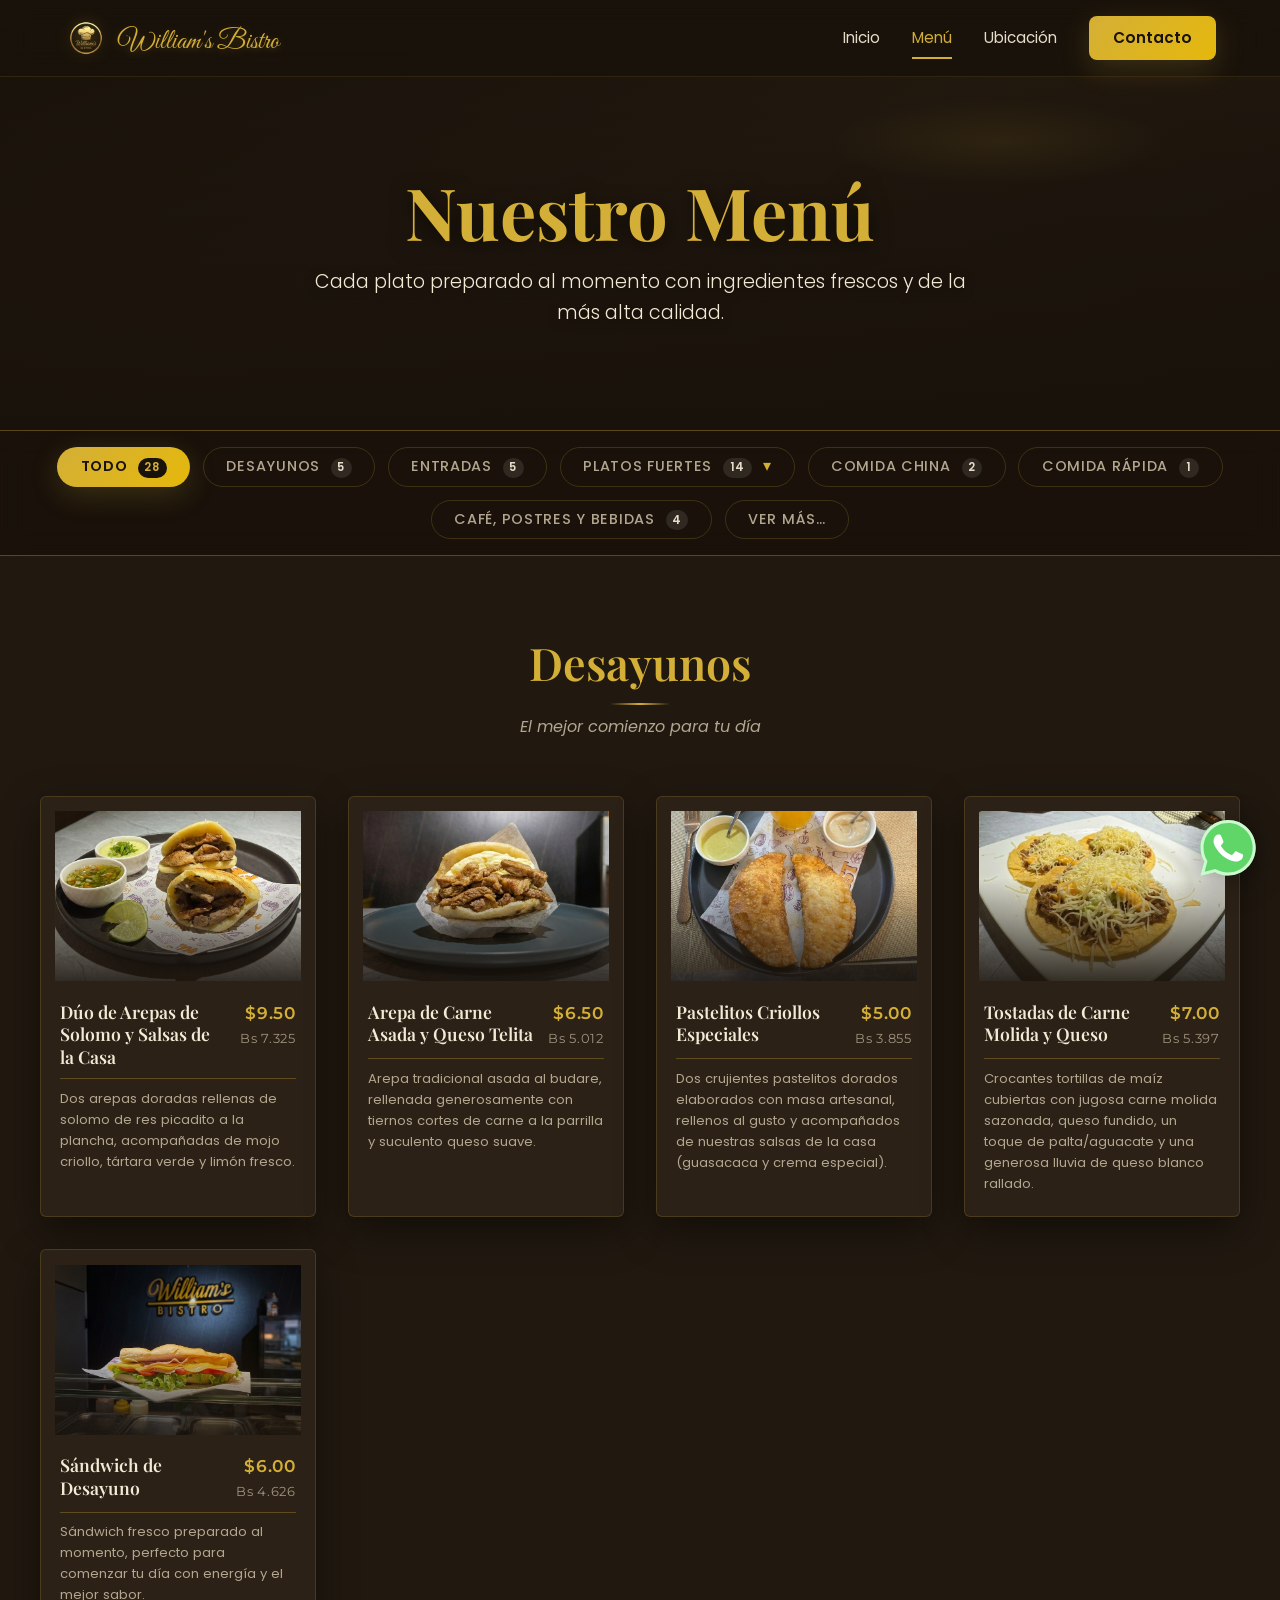
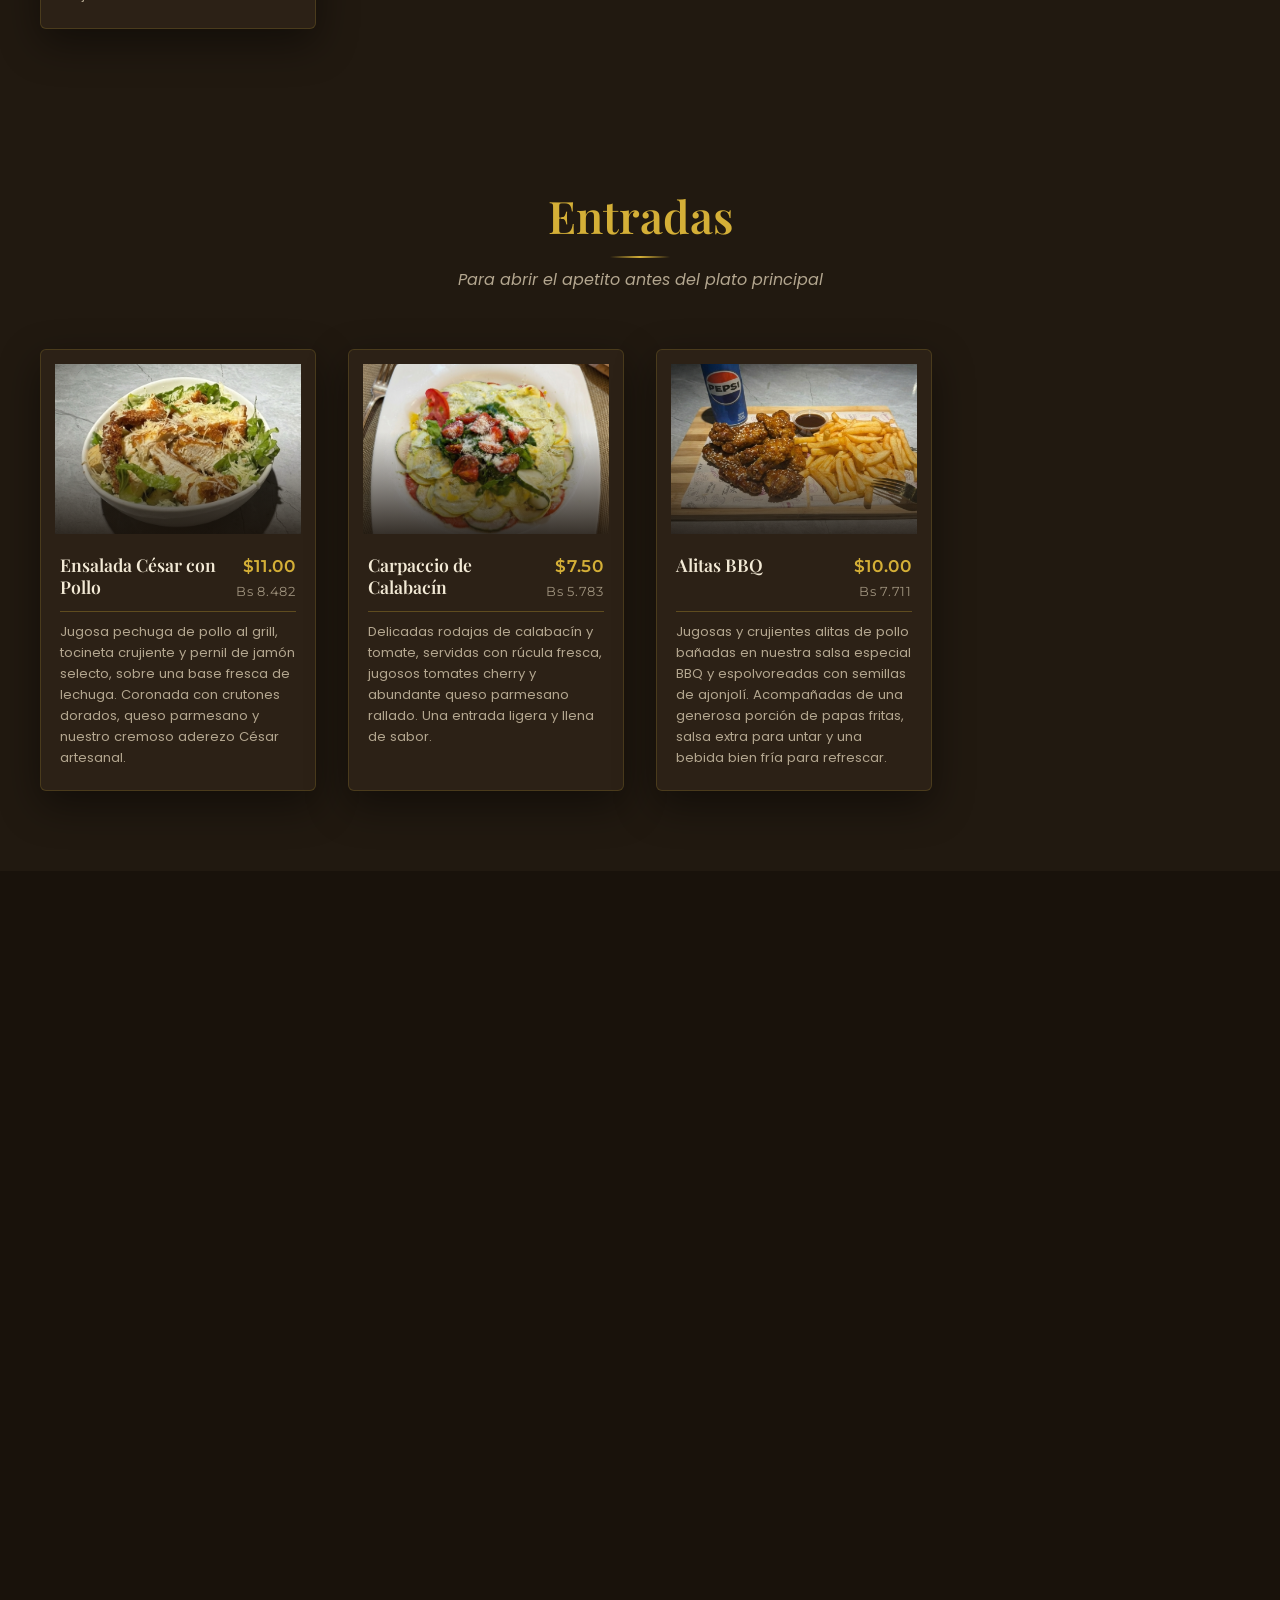
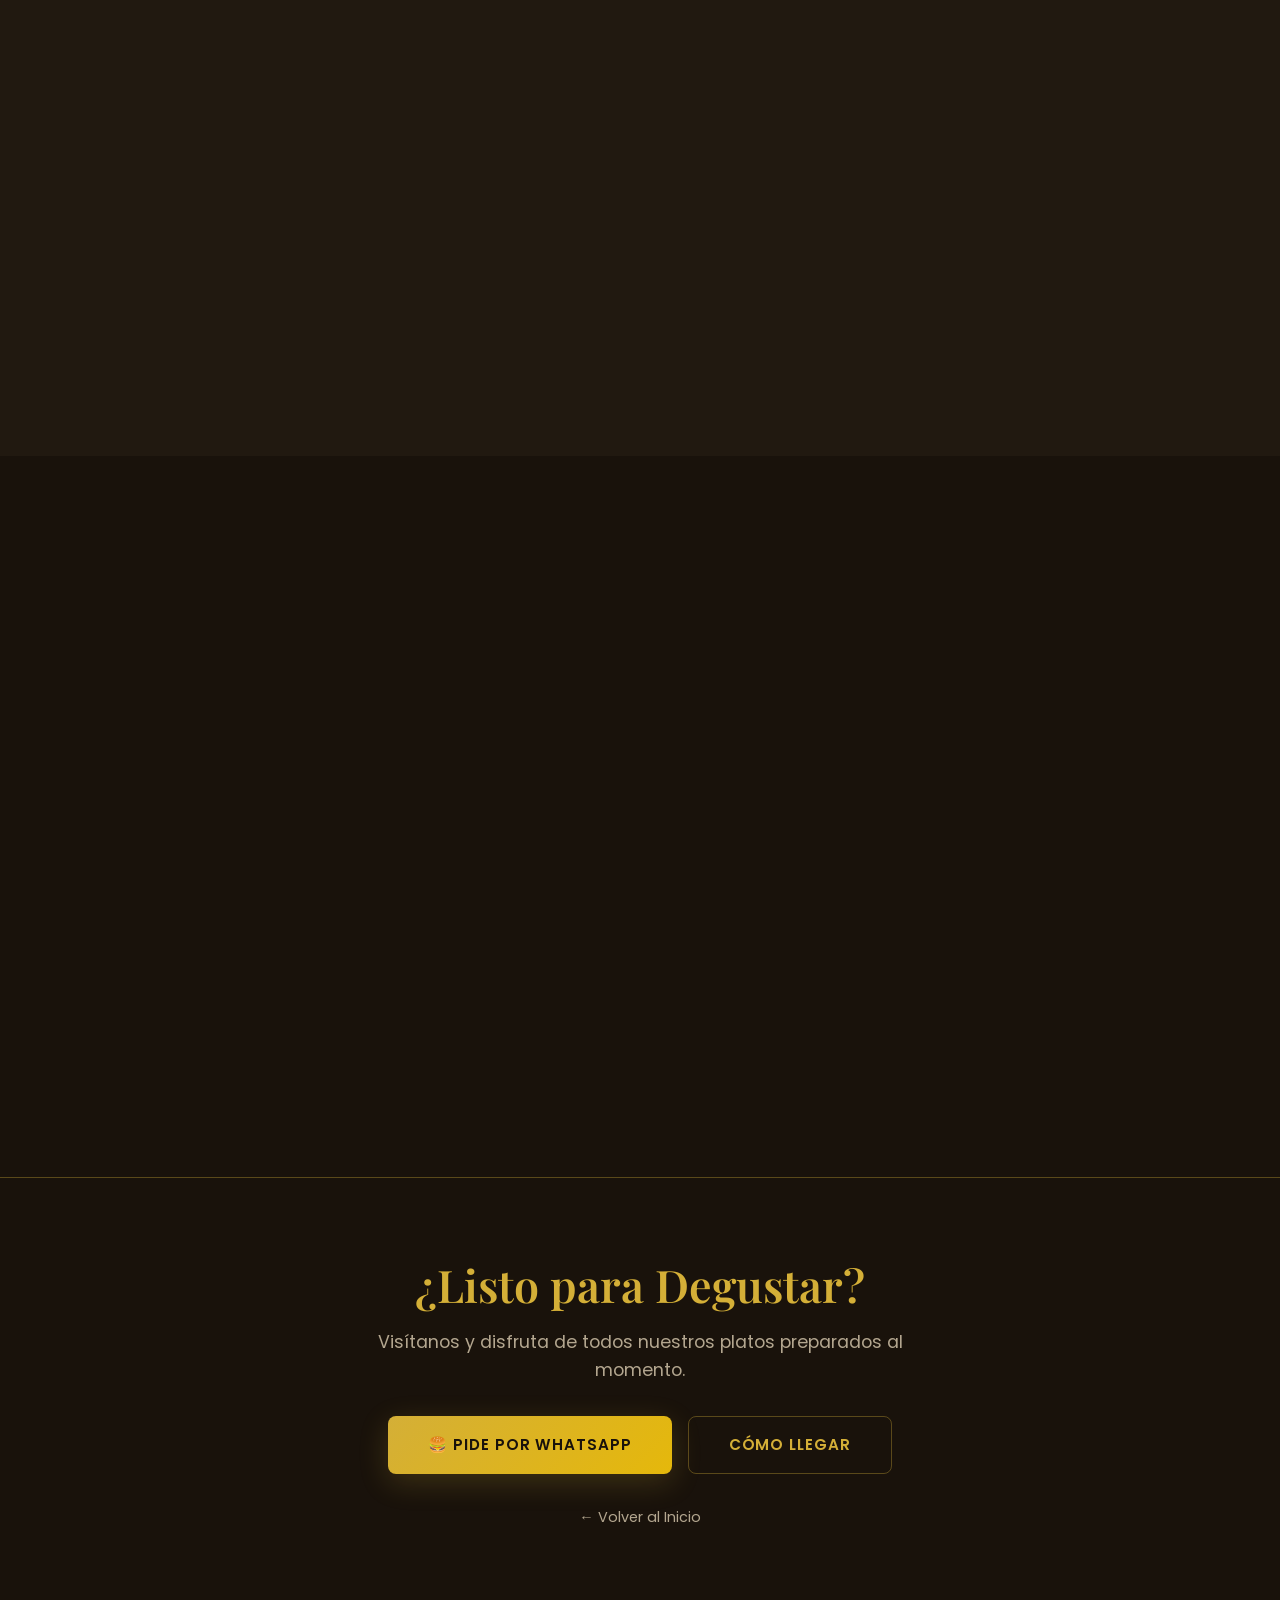
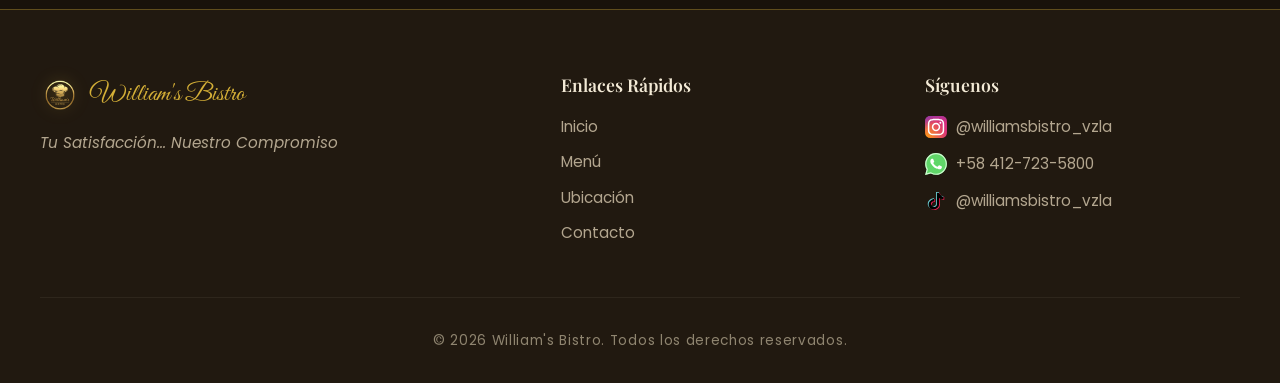
==== menu.html @ 4889a76a "Fusionar cambios de acosta: precios, nuevas secciones y platos, mantener items propios" ====
<!doctype html>
<html lang="es">
  <head>
    <meta charset="UTF-8" />
    <meta name="viewport" content="width=device-width, initial-scale=1.0" />
    <meta
      name="description"
      content="Desayunos gourmet, sándwiches artesanales y jugos naturales en Maturín. Preparados al momento, desde $5.50. Pide por WhatsApp."
    />
    <link
      rel="icon"
      type="image/png"
      sizes="32x32"
      href="./assets/favicon-32.png"
    />
    <link
      rel="icon"
      type="image/png"
      sizes="64x64"
      href="./assets/favicon-64.png"
    />
    <link
      rel="apple-touch-icon"
      sizes="180x180"
      href="./assets/favicon-180.png"
    />
    <title>William's Bistro</title>
    <!-- ======================= SEO — Open Graph / Twitter / Canonical ======================= -->
    <meta property="og:type" content="restaurant" />
    <meta property="og:site_name" content="William's Bistro" />
    <meta
      property="og:title"
      content="William's Bistro | Una experiencia gastronómica de alto nivel en Maturín."
    />
    <meta
      property="og:description"
      content="Desde sándwiches gourmet y almuerzos completos hasta refrescantes jugos naturales preparados al momento y con ingredientes frescos. Pide por WhatsApp."
    />
    <meta
      property="og:image"
      content="https://williams-bistro.netlify.app/assets/barra2_blur.webp"
    />
    <meta
      property="og:image:alt"
      content="Interior de William's Bistro en Maturín"
    />
    <meta
      property="og:url"
      content="https://williams-bistro.netlify.app/menu.html"
    />
    <meta property="og:locale" content="es_VE" />
    <meta name="twitter:card" content="summary_large_image" />
    <meta
      name="twitter:title"
      content="William's Bistro | Una experiencia gastronómica de alto nivel en Matur��n."
    />
    <meta
      name="twitter:description"
      content="Desde sándwiches gourmet y almuerzos completos hasta refrescantes jugos naturales preparados al momento y con ingredientes frescos. Pide por WhatsApp."
    />
    <meta
      name="twitter:image"
      content="https://williams-bistro.netlify.app/assets/barra2_blur.webp"
    />
    <link
      rel="canonical"
      href="https://williams-bistro.netlify.app/menu.html"
    />
    <!-- Preloads -->
    <link rel="preload" href="css/styles.css" as="style" />
    <link rel="preload" href="css/menu.css" as="style" />
    <link rel="preconnect" href="https://fonts.googleapis.com" />
    <link rel="preconnect" href="https://fonts.gstatic.com" crossorigin />
    <link
      href="https://fonts.googleapis.com/css2?family=Great+Vibes&family=Playfair+Display:ital,wght@0,400;0,600;0,700;1,400&family=Poppins:wght@300;400;500;600;700&family=Montserrat:wght@400;500;600;700&display=swap"
      rel="stylesheet"
    />
    <link rel="stylesheet" href="css/styles.css" />
    <link rel="stylesheet" href="css/menu.css" />
    <!-- AOS CSS cargado de forma no bloqueante -->
    <link
      rel="stylesheet"
      href="https://unpkg.com/aos@2.3.4/dist/aos.css"
      media="print"
      onload="this.media = 'all'"
    />
  </head>
  <body>
    <!-- ======================= NAVBAR ======================= -->
    <header class="navbar" id="navbar">
      <div class="navbar__container">
        <a href="index.html" class="navbar__logo">
          <img
            src="./assets/logo_sin_fondo.webp"
            alt="Logo de William's Bistro"
            class="navbar__logo-icon"
          />
          <span class="navbar__logo-text">William's Bistro</span>
        </a>

        <button
          class="navbar__toggle"
          id="navToggle"
          aria-label="Abrir menú"
          aria-expanded="false"
        >
          <span></span>
          <span></span>
          <span></span>
        </button>

        <nav class="navbar__links" id="navLinks">
          <a href="index.html" class="navbar__link">Inicio</a>
          <a href="menu.html" class="navbar__link active-link">Menú</a>
          <a href="index.html#ubicacion" class="navbar__link">Ubicación</a>
          <a href="index.html#contacto" class="navbar__link navbar__link--cta"
            >Contacto</a
          >
        </nav>
      </div>
    </header>

    <!-- ======================= MENU HERO ======================= -->
    <section class="menu-hero" id="menu-top">
      <div class="menu-hero__overlay"></div>
      <div class="menu-hero__content">
        <h1 class="menu-hero__title">Nuestro Menú</h1>
        <p class="menu-hero__subtitle">
          Cada plato preparado al momento con ingredientes frescos y de la más
          alta calidad.
        </p>
      </div>
    </section>

    <!-- ======================= FILTROS ======================= -->
    <div class="menu-filters" id="menuFilters">
      <button class="menu-filters__btn active" data-filter="all">
        Todo <span class="menu-filters__count">14</span>
      </button>
      <button class="menu-filters__btn" data-filter="desayunos">
        Desayunos <span class="menu-filters__count">4</span>
      </button>
      <button class="menu-filters__btn" data-filter="entradas">
        Entradas <span class="menu-filters__count">0</span>
      </button>
      <div class="menu-filters__dropdown">
        <button class="menu-filters__btn" data-filter="almuerzos">
          Platos Fuertes <span class="menu-filters__count">9</span>
          <span class="menu-filters__caret" aria-hidden="true">▾</span>
        </button>
        <div class="menu-filters__menu" id="platosFuertesMenu">
          <button class="menu-filters__item" data-filter="pastas">Pastas</button>
          <button class="menu-filters__item" data-filter="aves_res">Aves y Res</button>
          <button class="menu-filters__item" data-filter="parrillas">Parrillas</button>
          <button class="menu-filters__item" data-filter="platos_tradicionales">Platos Tradicionales</button>
          <button class="menu-filters__item" data-filter="pescados_mariscos">Pescados y Mariscos</button>
          <button class="menu-filters__item" data-filter="pollo_broaster">Pollo Broaster</button>
          <button class="menu-filters__item" data-filter="platos_habibi">Platos Habibi</button>
        </div>
      </div>
      <button class="menu-filters__btn" data-filter="comida_china">
        Comida China <span class="menu-filters__count">0</span>
      </button>
      <button class="menu-filters__btn" data-filter="comida_rapida">
        Comida Rápida <span class="menu-filters__count">0</span>
      </button>
      <button class="menu-filters__btn" data-filter="jugos">
        Café, Postres y Bebidas <span class="menu-filters__count">3</span>
      </button>
      <button
        type="button"
        class="menu-filters__btn"
        id="pdfMenuBtn"
        aria-haspopup="dialog"
        aria-controls="pdfModal"
      >
        Ver más…
      </button>
    </div>

    <!-- ======================= SECCIÓN DESAYUNOS ======================= -->
    <section
      class="menu-section menu-section--alt"
      id="desayunos"
      data-category="desayunos"
    >
      <div class="menu-section__header">
        <h2 class="menu-section__title">Desayunos</h2>
        <p class="menu-section__desc">El mejor comienzo para tu día</p>
      </div>
      <div class="menu-section__grid">
        <article class="dish" data-category="desayunos" data-dish="Arepa_Carne_Asada_Queso_Telita">
          <div class="dish__image">
            <img
              src="./assets/arepas2.png"
              alt="Dúo de Arepas de Solomo & Salsas de la Casa"
              loading="lazy"
              width="300"
              height="200"
            />
          </div>
          <div class="dish__body">
            <div class="dish__head">
              <h3 class="dish__name">Dúo de Arepas de Solomo y Salsas de la Casa</h3>
              <span class="dish__price" data-usd="9.50">$9.50</span>
            </div>
            <p class="dish__desc">
              Dos arepas doradas rellenas de solomo de res picadito a la
              plancha, acompañadas de mojo criollo, tártara verde y limón
              fresco.
            </p>
          </div>
        </article>
        <article class="dish" data-category="desayunos" data-dish="Duo_Arepas_Solomo">
          <div class="dish__image">
            <img
              src="./assets/arepa3.jpg"
              alt="Arepa de Carne Asada y Queso Telita"
              loading="lazy"
              width="300"
              height="200"
            />
          </div>
          <div class="dish__body">
            <div class="dish__head">
              <h3 class="dish__name">Arepa de Carne Asada y Queso Telita</h3>
              <span class="dish__price" data-usd="6.50">$6.50</span>
            </div>
            <p class="dish__desc">
              Arepa tradicional asada al budare, rellenada generosamente con
              tiernos cortes de carne a la parrilla y suculento queso suave.
            </p>
          </div>
        </article>
        <article class="dish" data-category="desayunos" data-dish="Empanadas_Criollas">
          <div class="dish__image">
            <img
              src="./assets/pastelitos.jpg"
              alt="Pastelitos Criollos Especiales"
              loading="lazy"
              width="300"
              height="200"
            />
          </div>
          <div class="dish__body">
            <div class="dish__head">
              <h3 class="dish__name">Pastelitos Criollos Especiales</h3>
              <span class="dish__price" data-usd="5.00">$5.00</span>
            </div>
            <p class="dish__desc">
              Dos crujientes pastelitos dorados elaborados con masa
              artesanal, rellenos al gusto y acompañados de nuestras salsas de
              la casa (guasacaca y crema especial).
            </p>
          </div>
        </article>
        <article class="dish" data-category="desayunos" data-dish="Tostadas_Carne_Molida">
          <div class="dish__image">
            <img
              src="./assets/tostadas_ternera.jpg"
              alt="Tostadas de Carne Molida y Queso"
              loading="lazy"
              width="300"
              height="200"
            />
          </div>
          <div class="dish__body">
            <div class="dish__head">
              <h3 class="dish__name">Tostadas de Carne Molida y Queso</h3>
              <span class="dish__price" data-usd="7.00">$7.00</span>
            </div>
            <p class="dish__desc">
              Crocantes tortillas de maíz cubiertas con jugosa carne molida
              sazonada, queso fundido, un toque de palta/aguacate y una
              generosa lluvia de queso blanco rallado.
            </p>
          </div>
        </article>
        <article class="dish" data-category="desayunos" data-dish="Sandwich_Desayuno">
          <div class="dish__image">
            <img
              src="./assets/Sandwich.jpg"
              alt="Sándwich de Desayuno"
              loading="lazy"
              width="300"
              height="200"
            />
          </div>
          <div class="dish__body">
            <div class="dish__head">
              <h3 class="dish__name">Sándwich de Desayuno</h3>
              <span class="dish__price" data-usd="6.00">$6.00</span>
            </div>
            <p class="dish__desc">
              Sándwich fresco preparado al momento, perfecto para comenzar tu
              día con energía y el mejor sabor.
            </p>
          </div>
        </article>
      </div>
    </section>

    <!-- ======================= SECCIÓN ENTRADAS ======================= -->
    <section class="menu-section menu-section--alt" id="entradas" data-category="entradas">
      <div class="menu-section__header">
        <h2 class="menu-section__title">Entradas</h2>
        <p class="menu-section__desc">
          Para abrir el apetito antes del plato principal
        </p>
      </div>
      <div class="menu-section__grid">
        <article class="dish" data-category="entradas" data-dish="Ensalada_Cesar" data-subcategory="entradas">
          <div class="dish__image">
            <img
              src="./assets/ensalada_cesar.jpeg"
              alt="Ensalada César"
              loading="lazy"
              width="300"
              height="200"
            />
          </div>
          <div class="dish__body">
            <div class="dish__head">
              <h3 class="dish__name">Ensalada César con Pollo</h3>
              <span class="dish__price" data-usd="11.00">$11.00</span>
            </div>
            <p class="dish__desc">Jugosa pechuga de pollo al grill, tocineta crujiente y pernil de jamón selecto, sobre una base fresca de lechuga. Coronada con crutones dorados, queso parmesano y nuestro cremoso aderezo César artesanal.</p>
          </div>
        </article>
        <article class="dish" data-category="entradas" data-dish="Carpaccio" data-subcategory="entradas">
          <div class="dish__image">
            <img
              src="./assets/carpaccio.jpeg"
              alt="Carpaccio"
              loading="lazy"
              width="300"
              height="200"
            />
          </div>
          <div class="dish__body">
            <div class="dish__head">
              <h3 class="dish__name">Carpaccio de Calabacín</h3>
              <span class="dish__price" data-usd="7.50">$7.50</span>
            </div>
            <p class="dish__desc">Delicadas rodajas de calabacín y tomate, servidas con rúcula fresca, jugosos tomates cherry y abundante queso parmesano rallado. Una entrada ligera y llena de sabor.</p>
          </div>
        </article>
        <article class="dish" data-category="entradas" data-dish="Alitas_BBQ">
          <div class="dish__image">
            <img
              src="./assets/plato5.jpg"
              alt="Alitas BBQ"
              loading="lazy"
              width="300"
              height="200"
            />
          </div>
          <div class="dish__body">
            <div class="dish__head">
              <h3 class="dish__name">Alitas BBQ</h3>
              <span class="dish__price" data-usd="10.00">$10.00</span>
            </div>
            <p class="dish__desc">
              Jugosas y crujientes alitas de pollo bañadas en nuestra salsa
              especial BBQ y espolvoreadas con semillas de ajonjolí. Acompañadas
              de una generosa porción de papas fritas, salsa extra para untar y
              una bebida bien fría para refrescar.
            </p>
          </div>
        </article>
      </div>
    </section>

    <!-- ======================= SECCIÓN PLATOS FUERTES ======================= -->
    <section class="menu-section" id="almuerzos" data-category="almuerzos">
      <div class="menu-section__header">
        <h2 class="menu-section__title">Platos Fuertes</h2>
        <p class="menu-section__desc">
          Platos fuertes preparados al momento
        </p>
      </div>
      <div class="menu-section__grid">
        <article
          class="dish"
          data-category="almuerzos"
          data-subcategory="pastas"
          data-dish="Pasta_Carbonara_con_Camarones"
        >
          <div class="dish__image">
            <img
              src="./assets/pasta1.jpg"
              alt="Pasta Carbonara con Camarones"
              loading="lazy"
              width="300"
              height="200"
            />
          </div>
          <div class="dish__body">
            <div class="dish__head">
              <h3 class="dish__name">Pasta Carbonara con Camarones</h3>
              <span class="dish__price" data-usd="11.00">$11.00</span>
            </div>
            <p class="dish__desc">
              Pasta en una cremosa salsa de la casa, acompañada de jugosos
              camarones salteados, crujientes trozos de tocineta y terminada con
              queso parmesano y hierbas frescas.
            </p>
          </div>
        </article>

        <article class="dish" data-category="almuerzos" data-subcategory="pollo_broaster" data-dish="Cazuela_Mariscos_Ajillo">
          <div class="dish__image">
            <img
              src="./assets/almuerzo1.jpg"
              alt="Parrillada Criolla El Mixto"
              loading="lazy"
              width="300"
              height="200"
            />
          </div>
          <div class="dish__body">
            <div class="dish__head">
              <h3 class="dish__name">Parrillada Criolla "El Mixto"</h3>
              <span class="dish__price" data-usd="14.00">$14.00</span>
            </div>
            <p class="dish__desc">
              Pollo frito empanizado crujiente servido con tostones de plátano
              verde, papas fritas doradas, ensalada César de la casa y detalle
              de tomate fresco.
            </p>
          </div>
        </article>

        <article class="dish" data-category="almuerzos" data-subcategory="pastas" data-dish="Parrillada_Criolla_Mixto">
          <div class="dish__image">
            <img
              src="./assets/almuerzo2.jpg"
              alt="Pasta Marinera al Pesto y Tomate"
              loading="lazy"
              width="300"
              height="200"
            />
          </div>
          <div class="dish__body">
            <div class="dish__head">
              <h3 class="dish__name">Pasta Marinera al Pesto y Tomate</h3>
              <span class="dish__price" data-usd="13.00">$13.00</span>
            </div>
            <p class="dish__desc">
              Spaghetti al dente salteado con camarones y mariscos en base de
              salsa napolitana, coronado con chiffonade de albahaca fresca y
              rebanadas de pan de ajo horneado.
            </p>
          </div>
        </article>

        <article class="dish" data-category="almuerzos" data-dish="Milanesa_Suprema_Gratinada">
          <div class="dish__image">
            <img
              src="./assets/almuerzo4.jpg"
              alt="Cazuela de Mariscos al Ajillo"
              loading="lazy"
              width="300"
              height="200"
            />
          </div>
          <div class="dish__body">
            <div class="dish__head">
              <h3 class="dish__name">Cazuela de Mariscos al Ajillo</h3>
              <span class="dish__price" data-usd="12.00">$12.00</span>
            </div>
            <p class="dish__desc">
              Salteado de mariscos frescos (camarones, calamares y almejas) en
              reducción de tomate al vino blanco, ajo y finas hierbas. Servido
              con tostadas de pan baguette al ajo y mantequilla.
            </p>
          </div>
        </article>

        <article class="dish" data-category="almuerzos" data-dish="Salteado_Oriental">
          <div class="dish__image">
            <img
              src="./assets/almuerzo5.jpg"
              alt="Milanesa Suprema Gratinada"
              loading="lazy"
              width="300"
              height="200"
            />
          </div>
          <div class="dish__body">
            <div class="dish__head">
              <h3 class="dish__name">Milanesa Suprema Gratinada</h3>
              <span class="dish__price" data-usd="13.50">$13.50</span>
            </div>
            <p class="dish__desc">
              Filete empanizado gratinado con queso mozzarella derretido y
              hierbas finas, acompañado de papas fritas doradas y ensalada César
              con abundante queso parmesano.
            </p>
          </div>
        </article>

        <article class="dish" data-category="almuerzos" data-subcategory="pastas" data-dish="Pasta_Marinera_Pesto">
          <div class="dish__image">
            <img
              src="./assets/carnesalteada.jpg"
              alt="Salteado Oriental de Pollo o Cerdo y Vegetales"
              loading="lazy"
              width="300"
              height="200"
            />
          </div>
          <div class="dish__body">
            <div class="dish__head">
              <h3 class="dish__name">Salteado Oriental de Pollo / Cerdo y Vegetales</h3>
              <span class="dish__price" data-usd="11.00">$11.00</span>
            </div>
            <p class="dish__desc">
              Tiras jugosas de proteína salteadas al wok a alta temperatura con
              cebollas, pimentón verde y salsa de soya reducida.
            </p>
          </div>
        </article>

        <article
          class="dish"
          data-category="almuerzos"
          data-dish="Bistro_Special_Burger"
        >
          <div class="dish__image">
            <img
              src="./assets/hamburguesa1.jpg"
              alt="Bistro Special Burger"
              loading="lazy"
              width="300"
              height="200"
            />
          </div>
          <div class="dish__body">
            <div class="dish__head">
              <h3 class="dish__name">Bistro Special Burger</h3>
              <span class="dish__price" data-usd="10.00">$10.00</span>
            </div>
            <p class="dish__desc">
              Jugosa carne a la parrilla servida en pan brioche de ajonjolí, con
              huevo frito, tocineta crujiente, doble queso cheddar melted y
              salsa especial. Acompañada de una abundante porción de papas
              fritas bañadas en cátsup.
            </p>
          </div>
        </article>

        <article
          class="dish"
          data-category="almuerzos"
          data-subcategory="pollo_broaster"
          data-dish="Crispy_Chicken_Combo"
        >
          <div class="dish__image">
            <img
              src="./assets/plato4.jpg"
              alt="Crispy Chicken Combo"
              loading="lazy"
              width="300"
              height="200"
            />
          </div>
          <div class="dish__body">
            <div class="dish__head">
              <h3 class="dish__name">Crispy Chicken Combo</h3>
              <span class="dish__price" data-usd="10.50">$10.50</span>
            </div>
            <p class="dish__desc">
              Tiras de pechuga de pollo empanizadas y súper crujientes,
              acompañadas de una porción de papas fritas doradas, ensalada de la
              casa y salsa BBQ para sumergir.
            </p>
          </div>
        </article>

        <article class="dish" data-category="almuerzos" data-dish="Arepa_Con_Todo">
          <div class="dish__image">
            <img
              src="./assets/arepacontodo.jpg"
              alt="Arepa con Todo"
              loading="lazy"
              width="300"
              height="200"
            />
          </div>
          <div class="dish__body">
            <div class="dish__head">
              <h3 class="dish__name">Plato Criollo</h3>
              <span class="dish__price" data-usd="8.00">$8.00</span>
            </div>
            <p class="dish__desc">Arepa dorada a la plancha acompañada de tiernas lonjas de carne/pollo asado, huevo revuelto suave, láminas de aguacate fresco y guasacaca de la casa. El desayuno o cena perfecto para el apetito venezolano.</p>
          </div>
        </article>

        <article class="dish" data-category="almuerzos" data-subcategory="pastas" data-dish="Pasta_Bistro">
          <div class="dish__image">
            <img
              src="./assets/pasta pesto.jpg"
              alt="Pasta Bistro"
              loading="lazy"
              width="300"
              height="200"
            />
          </div>
          <div class="dish__body">
            <div class="dish__head">
              <h3 class="dish__name">Pasta al Pesto con Pollo</h3>
              <span class="dish__price" data-usd="10.00">$10.00</span>
            </div>
            <p class="dish__desc">Pasta en salsa pesto de albahaca fresca y queso parmesano, coronada con finas tiritas de pechuga de pollo a la plancha.</p>
          </div>
        </article>

        <article class="dish" data-category="almuerzos" data-subcategory="pastas" data-dish="Pasta_Con_Pollo">
          <div class="dish__image">
            <img
              src="./assets/pastapollo.jpg"
              alt="Pasta con Pollo"
              loading="lazy"
              width="300"
              height="200"
            />
          </div>
          <div class="dish__body">
            <div class="dish__head">
              <h3 class="dish__name">Pasta en Salsa Rosada</h3>
              <span class="dish__price" data-usd="10.00">$10.00</span>
            </div>
            <p class="dish__desc">Pasta bañada en suave crema de tomate y especias, cubierta con pollo en tiras y abundante queso parmesano.</p>
          </div>
        </article>

        <article class="dish" data-category="almuerzos" data-dish="Asopado_Mariscos">
          <div class="dish__image">
            <img
              src="./assets/asopado.jpg"
              alt="Asopado de Mariscos"
              loading="lazy"
              width="300"
              height="200"
            />
          </div>
          <div class="dish__body">
            <div class="dish__head">
              <h3 class="dish__name">Asopado Mar y Tierra Especial</h3>
              <span class="dish__price">$15.50</span>
            </div>
            <p class="dish__desc">Concentrado asopado de mariscos y trocitos de carne en su jugo con sofrito criollo, servido caliente con tostones crujientes y pan con ajo tostado.</p>
          </div>
        </article>
        <article class="dish" data-category="almuerzos" data-subcategory="pastas" data-dish="Pasta_Con_Camarones">
          <div class="dish__image">
            <img
              src="./assets/pasta_con_camarones.jpeg"
              alt="Pasta con Camarones"
              loading="lazy"
              width="300"
              height="200"
            />
          </div>
          <div class="dish__body">
            <div class="dish__head">
              <h3 class="dish__name">Pasta con Camarones en Salsa Blanca</h3>
              <span class="dish__price" data-usd="15.00">$15.00</span>
            </div>
            <p class="dish__desc">Camarones salteados al vino blanco, servidos sobre una cama de pasta en cremosa salsa de la casa con maíz dulce. Acompañada con crocante pan al ajillo.</p>
          </div>
        </article>
      </div>
    </section>

    <!-- ======================= SECCIÓN PLATOS FUERTES ======================= -->
    <section class="menu-section" id="almuerzos" data-category="almuerzos">
      <div class="menu-section__header">
        <h2 class="menu-section__title">Platos Fuertes</h2>
        <p class="menu-section__desc">
          Platos fuertes preparados al momento
        </p>
      </div>
      <div class="menu-section__grid">
        <article class="dish" data-category="almuerzos" data-subcategory="pollo_broaster" data-dish="Pollo_Canasta">
          <div class="dish__image">
            <img
              src="./assets/pollo canasta.jpg"
              alt="Pollo Canasta"
              loading="lazy"
              width="300"
              height="200"
            />
          </div>
          <div class="dish__body">
            <div class="dish__head">
              <h3 class="dish__name">Pollo a la Canasta</h3>
              <span class="dish__price" data-usd="17.00">$17.00</span>
            </div>
            <p class="dish__desc">
              Disfruta de nuestros jugosos bocados de pechuga de pollo empanizados, acompañados de una generosa ración de papas fritas bien calientes y crujientes, listos para sumergir en nuestras salsas de la casa.
            </p>
          </div>
        </article>
      </div>
    </section>

    <!-- ======================= SECCIÓN COMIDA CHINA ======================= -->
    <section class="menu-section" id="comida_china" data-category="comida_china">
      <div class="menu-section__header">
        <h2 class="menu-section__title">Comida China</h2>
        <p class="menu-section__desc">
          Sabores orientales preparados al wok
        </p>
      </div>
      <div class="menu-section__grid">
        <article class="dish" data-category="comida_china" data-dish="Arroz_Chino" data-subcategory="comida_china">
          <div class="dish__image">
            <img
              src="./assets/arroz_chino.jpeg"
              alt="Arroz Chino"
              loading="lazy"
              width="300"
              height="200"
            />
          </div>
          <div class="dish__body">
            <div class="dish__head">
              <h3 class="dish__name">Arroz Chino</h3>
              <span class="dish__price" data-usd="10.00">$10.00</span>
            </div>
            <p class="dish__desc">Delicioso arroz chino estilo, servido con brochetas mixtas de pollo y carne al grill, papas fritas doradas y ensalada fresca. Una combinación perfecta y abundante.</p>
          </div>
        </article>
      </div>
    </section>

    <!-- ======================= SECCIÓN COMIDA RÁPIDA ======================= -->
    <section class="menu-section menu-section--alt" id="comida_rapida" data-category="comida_rapida">
      <div class="menu-section__header">
        <h2 class="menu-section__title">Comida Rápida</h2>
        <p class="menu-section__desc">
          Clásicos irresistibles para un antojo veloz
        </p>
      </div>
      <div class="menu-section__grid">
        <article
          class="dish"
          data-category="comida_rapida"
          data-dish="Bistro_Special_Burger"
        >
          <div class="dish__image">
            <img
              src="./assets/hamburguesa1.jpg"
              alt="Burguer Cheese"
              loading="lazy"
              width="300"
              height="200"
            />
          </div>
          <div class="dish__body">
            <div class="dish__head">
              <h3 class="dish__name">Burguer Cheese</h3>
              <span class="dish__price" data-usd="9.00">$9.00</span>
            </div>
            <p class="dish__desc">
              Jugosa carne a la parrilla servida en pan brioche de ajonjolí, con
              doble queso cheddar y
              salsa especial. Acompañada de una abundante porción de papas
              fritas bañadas en kétchup.
            </p>
          </div>
        </article>
      </div>
    </section>

    <!-- ======================= SECCIÓN CAFÉ, POSTRES Y BEBIDAS ======================= -->
    <section class="menu-section" id="cafe_postres_bebidas" data-category="jugos">
      <div class="menu-section__header">
        <h2 class="menu-section__title">Café, Postres y Bebidas</h2>
        <p class="menu-section__desc">
          Frutas frescas exprimidas al momento y el dulce final perfecto
        </p>
      </div>
      <div class="menu-section__grid">
        <article class="dish" data-category="jugos" data-dish="Copa_Mousse_Chocolate">
          <div class="dish__image">
            <img
              src="./assets/postre1.jpg"
              alt="Copa Mousse de Chocolate y Cream"
              loading="lazy"
              width="300"
              height="200"
            />
          </div>
          <div class="dish__body">
            <div class="dish__head">
              <h3 class="dish__name">Copa Mousse de Chocolate y Cream</h3>
              <span class="dish__price" data-usd="5.50">$5.50</span>
            </div>
            <p class="dish__desc">
              Cremoso mousse de chocolate amargo servido en copa de cóctel,
              decorado con sirope de cacao, crema batida y crumble de galleta
              crujiente.
            </p>
          </div>
        </article>

        <article class="dish" data-category="jugos" data-dish="Brownie_Solo">
          <div class="dish__image">
            <img
              src="./assets/browniesolo.jpg"
              alt="Brownie de Chocolate"
              loading="lazy"
              width="300"
              height="200"
            />
          </div>
          <div class="dish__body">
            <div class="dish__head">
              <h3 class="dish__name">Brownie de Chocolate</h3>
              <span class="dish__price" data-usd="4.00">$4.00</span>
            </div>
            <p class="dish__desc">Bizcocho denso y húmedo de chocolate oscuro cargado con chispas de chocolate fundidas, servido tibio.</p>
          </div>
        </article>

        <article class="dish" data-category="jugos" data-dish="Brownie_Oreo">
          <div class="dish__image">
            <img
              src="./assets/brownieOreo.jpg"
              alt="Brownie con Oreo"
              loading="lazy"
              width="300"
              height="200"
            />
          </div>
          <div class="dish__body">
            <div class="dish__head">
              <h3 class="dish__name">Brownie con Oreo</h3>
              <span class="dish__price" data-usd="7.00">$7.00</span>
            </div>
            <p class="dish__desc">Base de brownie meloso cubierto con fudge de chocolate caliente, trozos crujientes de galleta Oreo y galleta entera superior.</p>
          </div>
        </article>
        <article class="dish" data-category="jugos" data-dish="Mocachino">
          <div class="dish__image">
            <img
              src="./assets/Mocacchino.jpg"
              alt="Mocachino"
              loading="lazy"
              width="300"
              height="200"
            />
          </div>
          <div class="dish__body">
            <div class="dish__head">
              <h3 class="dish__name">Moccaccino</h3>
              <span class="dish__price" data-usd="3.00">$3.00</span>
            </div>
            <p class="dish__desc">
              Deliciosa mezcla de espresso, leche vaporizada y chocolate,
              coronada con crema batida y un toque de cacao.
            </p>
          </div>
        </article>
      </div>
    </section>

    <!-- ======================= CTA BACK ======================= -->
    <section class="menu-cta">
      <div class="menu-cta__content">
        <h2 class="menu-cta__title">¿Listo para Degustar?</h2>
        <p class="menu-cta__text">
          Visítanos y disfruta de todos nuestros platos preparados al momento.
        </p>
        <div class="menu-cta__actions">
          <a
            href="https://wa.me/584127235800?text=Hola%2C%20quiero%20hacer%20un%20pedido%20en%20William%27s%20Bistro"
            target="_blank"
            rel="noopener"
            class="btn btn--primary"
            >🍔 PIDE POR WHATSAPP</a
          >
          <a href="index.html#ubicacion" class="btn btn--outline"
            >CÓMO LLEGAR</a
          >
        </div>
        <a href="index.html" class="menu-cta__back">← Volver al Inicio</a>
      </div>
    </section>

    <!-- ======================= MODAL MENÚ PDF ======================= -->
    <div class="pdf-modal" id="pdfModal" aria-hidden="true">
      <div class="pdf-modal__content">
        <iframe
          src="https://drive.google.com/file/d/1Wzeb_TMjCLl0vRnB_A__vwbbPZ2srRQx/preview?usp=sharing"
          width="100%"
          height="100%"
          allow="autoplay"
          style="border: none"
          title="Menú de William's Bistro en PDF"
          loading="lazy"
        ></iframe>
      </div>
    </div>

    <!-- ======================= FOOTER ======================= -->
    <footer class="footer" id="footer">
      <div class="footer__container">
        <div class="footer__brand">
          <a href="index.html" class="footer__logo">
            <img
              src="./assets/logo_sin_fondo.webp"
              alt="Logo de William's Bistro"
              class="footer__logo-icon"
              loading="lazy"
              width="40"
              height="40"
            />
            <span class="footer__logo-text">William's Bistro</span>
          </a>
          <p class="footer__tagline">Tu Satisfacción... Nuestro Compromiso</p>
        </div>

        <div class="footer__links">
          <h4>Enlaces Rápidos</h4>
          <a href="index.html">Inicio</a>
          <a href="menu.html">Menú</a>
          <a href="index.html#ubicacion">Ubicación</a>
          <a href="index.html#contacto">Contacto</a>
        </div>

        <div class="footer__social">
          <h4>Síguenos</h4>
          <div class="footer__social-icons">
            <a
              href="https://www.instagram.com/williamsbistro_vzla"
              target="_blank"
              rel="noopener"
              class="footer__social-icon"
              aria-label="Instagram"
            >
              <svg
                width="22"
                height="22"
                viewBox="0 0 3364.7 3364.7"
                xmlns="http://www.w3.org/2000/svg"
                aria-hidden="true"
              >
                <defs>
                  <radialGradient
                    id="ig-rg-a"
                    cx="217.76"
                    cy="3290.99"
                    r="4271.92"
                    gradientUnits="userSpaceOnUse"
                  >
                    <stop offset=".09" stop-color="#fa8f21" />
                    <stop offset=".78" stop-color="#d82d7e" />
                  </radialGradient>
                  <radialGradient
                    id="ig-rg-b"
                    cx="2330.61"
                    cy="3182.95"
                    r="3759.33"
                    gradientUnits="userSpaceOnUse"
                  >
                    <stop offset=".64" stop-color="#8c3aaa" stop-opacity="0" />
                    <stop offset="1" stop-color="#8c3aaa" />
                  </radialGradient>
                </defs>
                <path
                  d="M853.2,3352.8c-200.1-9.1-308.8-42.4-381.1-70.6-95.8-37.3-164.1-81.7-236-153.5S119.7,2988.6,82.6,2892.8c-28.2-72.3-61.5-181-70.6-381.1C2,2295.4,0,2230.5,0,1682.5s2.2-612.8,11.9-829.3C21,653.1,54.5,544.6,82.5,472.1,119.8,376.3,164.3,308,236,236c71.8-71.8,140.1-116.4,236-153.5C544.3,54.3,653,21,853.1,11.9,1069.5,2,1134.5,0,1682.3,0c548,0,612.8,2.2,829.3,11.9,200.1,9.1,308.6,42.6,381.1,70.6,95.8,37.1,164.1,81.7,236,153.5s116.2,140.2,153.5,236c28.2,72.3,61.5,181,70.6,381.1,9.9,216.5,11.9,281.3,11.9,829.3,0,547.8-2,612.8-11.9,829.3-9.1,200.1-42.6,308.8-70.6,381.1-37.3,95.8-81.7,164.1-153.5,235.9s-140.2,116.2-236,153.5c-72.3,28.2-181,61.5-381.1,70.6-216.3,9.9-281.3,11.9-829.3,11.9-547.8,0-612.8-1.9-829.1-11.9"
                  fill="url(#ig-rg-a)"
                />
                <path
                  d="M853.2,3352.8c-200.1-9.1-308.8-42.4-381.1-70.6-95.8-37.3-164.1-81.7-236-153.5S119.7,2988.6,82.6,2892.8c-28.2-72.3-61.5-181-70.6-381.1C2,2295.4,0,2230.5,0,1682.5s2.2-612.8,11.9-829.3C21,653.1,54.5,544.6,82.5,472.1,119.8,376.3,164.3,308,236,236c71.8-71.8,140.1-116.4,236-153.5C544.3,54.3,653,21,853.1,11.9,1069.5,2,1134.5,0,1682.3,0c548,0,612.8,2.2,829.3,11.9,200.1,9.1,308.6,42.6,381.1,70.6,95.8,37.1,164.1,81.7,236,153.5s116.2,140.2,153.5,236c28.2,72.3,61.5,181,70.6,381.1,9.9,216.5,11.9,281.3,11.9,829.3,0,547.8-2,612.8-11.9,829.3-9.1,200.1-42.6,308.8-70.6,381.1-37.3,95.8-81.7,164.1-153.5,235.9s-140.2,116.2-236,153.5c-72.3,28.2-181,61.5-381.1,70.6-216.3,9.9-281.3,11.9-829.3,11.9-547.8,0-612.8-1.9-829.1-11.9"
                  fill="url(#ig-rg-b)"
                />
                <path
                  d="M1269.25,1689.52c0-230.11,186.49-416.7,416.6-416.7s416.7,186.59,416.7,416.7-186.59,416.7-416.7,416.7-416.6-186.59-416.6-416.7m-225.26,0c0,354.5,287.36,641.86,641.86,641.86s641.86-287.36,641.86-641.86-287.36-641.86-641.86-641.86S1044,1335,1044,1689.52m1159.13-667.31a150,150,0,1,0,150.06-149.94h-0.06a150.07,150.07,0,0,0-150,149.94M1180.85,2707c-121.87-5.55-188.11-25.85-232.13-43-58.36-22.72-100-49.78-143.78-93.5s-70.88-85.32-93.5-143.68c-17.16-44-37.46-110.26-43-232.13-6.06-131.76-7.27-171.34-7.27-505.15s1.31-373.28,7.27-505.15c5.55-121.87,26-188,43-232.13,22.72-58.36,49.78-100,93.5-143.78s85.32-70.88,143.78-93.5c44-17.16,110.26-37.46,232.13-43,131.76-6.06,171.34-7.27,505-7.27S2059.13,666,2191,672c121.87,5.55,188,26,232.13,43,58.36,22.62,100,49.78,143.78,93.5s70.78,85.42,93.5,143.78c17.16,44,37.46,110.26,43,232.13,6.06,131.87,7.27,171.34,7.27,505.15s-1.21,373.28-7.27,505.15c-5.55,121.87-25.95,188.11-43,232.13-22.72,58.36-49.78,100-93.5,143.68s-85.42,70.78-143.78,93.5c-44,17.16-110.26,37.46-232.13,43-131.76,6.06-171.34,7.27-505.15,7.27s-373.28-1.21-505-7.27M1170.5,447.09c-133.07,6.06-224,27.16-303.41,58.06-82.19,31.91-151.86,74.72-221.43,144.18S533.39,788.47,501.48,870.76c-30.9,79.46-52,170.34-58.06,303.41-6.16,133.28-7.57,175.89-7.57,515.35s1.41,382.07,7.57,515.35c6.06,133.08,27.16,223.95,58.06,303.41,31.91,82.19,74.62,152,144.18,221.43s139.14,112.18,221.43,144.18c79.56,30.9,170.34,52,303.41,58.06,133.35,6.06,175.89,7.57,515.35,7.57s382.07-1.41,515.35-7.57c133.08-6.06,223.95-27.16,303.41-58.06,82.19-32,151.86-74.72,221.43-144.18s112.18-139.24,144.18-221.43c30.9-79.46,52.1-170.34,58.06-303.41,6.06-133.38,7.47-175.89,7.47-515.35s-1.41-382.07-7.47-515.35c-6.06-133.08-27.16-224-58.06-303.41-32-82.19-74.72-151.86-144.18-221.43S2586.8,537.06,2504.71,505.15c-79.56-30.9-170.44-52.1-303.41-58.06C2068,441,2025.41,439.52,1686,439.52s-382.1,1.41-515.45,7.57"
                  fill="#ffffff"
                />
              </svg>
              <span>@williamsbistro_vzla</span>
            </a>
            <a
              href="https://wa.me/584127235800?text=Hola%2C%20quiero%20hacer%20un%20pedido%20en%20William%27s%20Bistro"
              target="_blank"
              rel="noopener"
              class="footer__social-icon"
              aria-label="WhatsApp"
            >
              <svg
                xmlns="http://www.w3.org/2000/svg"
                width="22"
                height="22"
                viewBox="0 0 92 93"
                fill="none"
                aria-hidden="true"
              >
                <mask id="path-1-inside-1_footer_wa" fill="white">
                  <path
                    d="M0.383437 46.081C0.381204 54.2018 2.48974 62.1312 6.49907 69.1203L0 93L24.2839 86.5923C31.0005 90.2719 38.5259 92.2 46.1733 92.2005H46.1934C71.4388 92.2005 91.9892 71.5273 92 46.1173C92.0048 33.8044 87.2443 22.226 78.595 13.5151C69.9471 4.805 58.4459 0.00561945 46.1915 0C20.9431 0 0.394233 20.6721 0.38381 46.081"
                  />
                </mask>
                <path
                  d="M0.383437 46.081C0.381204 54.2018 2.48974 62.1312 6.49907 69.1203L0 93L24.2839 86.5923C31.0005 90.2719 38.5259 92.2 46.1733 92.2005H46.1934C71.4388 92.2005 91.9892 71.5273 92 46.1173C92.0048 33.8044 87.2443 22.226 78.595 13.5151C69.9471 4.805 58.4459 0.00561945 46.1915 0C20.9431 0 0.394233 20.6721 0.38381 46.081"
                  fill="url(#paint0_linear_footer_wa)"
                />
                <path
                  d="M6.49907 69.1203L11.3236 70.4334L11.8684 68.4317L10.8361 66.6324L6.49907 69.1203ZM0 93L-4.82451 91.687L-7.09905 100.044L1.27567 97.8345L0 93ZM24.2839 86.5923L26.6861 82.2072L24.9368 81.2489L23.0082 81.7578L24.2839 86.5923ZM46.1733 92.2005L46.1729 97.2005H46.1733V92.2005ZM92 46.1173L97 46.1194V46.1193L92 46.1173ZM78.595 13.5151L75.0467 17.038L75.0469 17.0381L78.595 13.5151ZM46.1915 0L46.1938 -5H46.1915V0ZM-4.61656 46.0796C-4.61904 55.069 -2.28434 63.8574 2.16203 71.6083L10.8361 66.6324C7.26381 60.4051 5.38144 53.3346 5.38344 46.0823L-4.61656 46.0796ZM1.67456 67.8073L-4.82451 91.687L4.82451 94.313L11.3236 70.4334L1.67456 67.8073ZM1.27567 97.8345L25.5595 91.4269L23.0082 81.7578L-1.27567 88.1655L1.27567 97.8345ZM21.8816 90.9774C29.3334 95.0598 37.6847 97.1999 46.1729 97.2005L46.1737 87.2005C39.3671 87.2 32.6676 85.484 26.6861 82.2072L21.8816 90.9774ZM46.1733 97.2005H46.1934V87.2005H46.1733V97.2005ZM46.1934 97.2005C74.2297 97.2005 96.988 74.2597 97 46.1194L87 46.1152C86.9904 68.795 68.648 87.2005 46.1934 87.2005V97.2005ZM97 46.1193C97.0053 32.4903 91.726 19.6434 82.143 9.99218L75.0469 17.0381C82.7625 24.8087 87.0043 35.1184 87 46.1153L97 46.1193ZM82.1432 9.99233C72.5596 0.339718 59.7831 -4.99377 46.1938 -5L46.1892 5C57.1087 5.00501 67.3347 9.27029 75.0467 17.038L82.1432 9.99233ZM46.1915 -5C18.1525 -5 -4.60465 17.9395 -4.61619 46.0789L5.38381 46.083C5.39311 23.4047 23.7337 5 46.1915 5V-5Z"
                  fill="#E2FFE4"
                  fill-opacity="0.84"
                  mask="url(#path-1-inside-1_footer_wa)"
                />
                <path
                  d="M34.4576 26.0905C33.5544 24.1027 32.6039 24.0626 31.745 24.0278C31.0417 23.9978 30.2377 24 29.4344 24C28.6304 24 27.3241 24.2995 26.2199 25.4934C25.1146 26.6883 22 29.576 22 35.4493C22 41.3226 26.3202 46.999 26.9225 47.7963C27.5255 48.5921 35.2627 61.0305 47.5166 65.8156C57.7007 69.7922 59.7732 69.0013 61.9835 68.8019C64.1941 68.6032 69.1166 65.9149 70.1208 63.1273C71.1258 60.3401 71.1258 57.9509 70.8245 57.4516C70.5232 56.9542 69.7192 56.6555 68.5135 56.0587C67.3079 55.462 61.3804 52.5735 60.2755 52.1751C59.1702 51.777 58.3666 51.5784 57.5625 52.7737C56.7585 53.9672 54.4499 56.6555 53.7462 57.4516C53.0432 58.2496 52.3395 58.3489 51.1343 57.7518C49.9279 57.1529 46.0453 55.8938 41.4389 51.8272C37.8549 48.6629 35.4353 44.7553 34.732 43.5599C34.0287 42.3665 34.6567 41.7195 35.2612 41.1246C35.8029 40.5898 36.4672 39.7306 37.0706 39.0338C37.6717 38.3366 37.8723 37.8392 38.2743 37.0431C38.6767 36.2462 38.4753 35.549 38.1744 34.9519C37.8723 34.3548 35.5296 28.4508 34.4576 26.0905Z"
                  fill="white"
                />
                <defs>
                  <linearGradient
                    id="paint0_linear_footer_wa"
                    x1="4600"
                    y1="9300"
                    x2="4600"
                    y2="0"
                    gradientUnits="userSpaceOnUse"
                  >
                    <stop stop-color="#1FAF38" />
                    <stop offset="1" stop-color="#60D669" />
                  </linearGradient>
                </defs>
              </svg>
              <span>+58 412-723-5800</span>
            </a>
            <a
              href="https://www.tiktok.com/@williamsbistro_vzla"
              target="_blank"
              rel="noopener"
              class="footer__social-icon"
              aria-label="TikTok"
            >
              <svg
                width="22"
                height="22"
                viewBox="0 0 32 32"
                fill="none"
                xmlns="http://www.w3.org/2000/svg"
                aria-hidden="true"
              >
                <path
                  d="M8.45095 19.7926C8.60723 18.4987 9.1379 17.7743 10.1379 17.0317C11.5688 16.0259 13.3561 16.5948 13.3561 16.5948V13.2197C13.7907 13.2085 14.2254 13.2343 14.6551 13.2966V17.6401C14.6551 17.6401 12.8683 17.0712 11.4375 18.0775C10.438 18.8196 9.90623 19.5446 9.7505 20.8385C9.74562 21.5411 9.87747 22.4595 10.4847 23.2536C10.3345 23.1766 10.1815 23.0889 10.0256 22.9905C8.68807 22.0923 8.44444 20.7449 8.45095 19.7926ZM22.0352 6.97898C21.0509 5.90039 20.6786 4.81139 20.5441 4.04639H21.7823C21.7823 4.04639 21.5354 6.05224 23.3347 8.02482L23.3597 8.05134C22.8747 7.7463 22.43 7.38624 22.0352 6.97898ZM28 10.0369V14.293C28 14.293 26.42 14.2312 25.2507 13.9337C23.6179 13.5176 22.5685 12.8795 22.5685 12.8795C22.5685 12.8795 21.8436 12.4245 21.785 12.3928V21.1817C21.785 21.6711 21.651 22.8932 21.2424 23.9125C20.709 25.246 19.8859 26.1212 19.7345 26.3001C19.7345 26.3001 18.7334 27.4832 16.9672 28.28C15.3752 28.9987 13.9774 28.9805 13.5596 28.9987C13.5596 28.9987 11.1434 29.0944 8.96915 27.6814C8.49898 27.3699 8.06011 27.0172 7.6582 26.6277L7.66906 26.6355C9.84383 28.0485 12.2595 27.9528 12.2595 27.9528C12.6779 27.9346 14.0756 27.9528 15.6671 27.2341C17.4317 26.4374 18.4344 25.2543 18.4344 25.2543C18.5842 25.0754 19.4111 24.2001 19.9423 22.8662C20.3498 21.8474 20.4849 20.6247 20.4849 20.1354V11.3475C20.5435 11.3797 21.2679 11.8347 21.2679 11.8347C21.2679 11.8347 22.3179 12.4734 23.9506 12.8889C25.1204 13.1864 26.7 13.2483 26.7 13.2483V9.91314C27.2404 10.0343 27.7011 10.0671 28 10.0369Z"
                  fill="#EE1D52"
                />
                <path
                  d="M26.7009 9.91314V13.2472C26.7009 13.2472 25.1213 13.1853 23.9515 12.8879C22.3188 12.4718 21.2688 11.8337 21.2688 11.8337C21.2688 11.8337 20.5444 11.3787 20.4858 11.3464V20.1364C20.4858 20.6258 20.3518 21.8484 19.9432 22.8672C19.4098 24.2012 18.5867 25.0764 18.4353 25.2553C18.4353 25.2553 17.4337 26.4384 15.668 27.2352C14.0765 27.9539 12.6788 27.9357 12.2604 27.9539C12.2604 27.9539 9.84473 28.0496 7.66995 26.6366L7.6591 26.6288C7.42949 26.4064 7.21336 26.1717 7.01177 25.9257C6.31777 25.0795 5.89237 24.0789 5.78547 23.7934C5.78529 23.7922 5.78529 23.791 5.78547 23.7898C5.61347 23.2937 5.25209 22.1022 5.30147 20.9482C5.38883 18.9122 6.10507 17.6625 6.29444 17.3494C6.79597 16.4957 7.44828 15.7318 8.22233 15.0919C8.90538 14.5396 9.6796 14.1002 10.5132 13.7917C11.4144 13.4295 12.3794 13.2353 13.3565 13.2197V16.5948C13.3565 16.5948 11.5691 16.028 10.1388 17.0317C9.13879 17.7743 8.60812 18.4987 8.45185 19.7926C8.44534 20.7449 8.68897 22.0923 10.0254 22.991C10.1813 23.0898 10.3343 23.1775 10.4845 23.2541C10.7179 23.5576 11.0021 23.8221 11.3255 24.0368C12.631 24.8632 13.7249 24.9209 15.1238 24.3842C16.0565 24.0254 16.7586 23.2167 17.0842 22.3206C17.2888 21.7611 17.2861 21.1978 17.2861 20.6154V4.04639H20.5417C20.6763 4.81139 21.0485 5.90039 22.0328 6.97898C22.4276 7.38624 22.8724 7.7463 23.3573 8.05134C23.5006 8.19955 24.2331 8.93231 25.1734 9.38216C25.6596 9.61469 26.1722 9.79285 26.7009 9.91314Z"
                  fill="#000000"
                />
                <path
                  d="M4.48926 22.7568V22.7594L4.57004 22.9784C4.56076 22.9529 4.53074 22.8754 4.48926 22.7568Z"
                  fill="#69C9D0"
                />
                <path
                  d="M10.5128 13.7916C9.67919 14.1002 8.90498 14.5396 8.22192 15.0918C7.44763 15.7332 6.79548 16.4987 6.29458 17.354C6.10521 17.6661 5.38897 18.9168 5.30161 20.9528C5.25223 22.1068 5.61361 23.2983 5.78561 23.7944C5.78543 23.7956 5.78543 23.7968 5.78561 23.798C5.89413 24.081 6.31791 25.0815 7.01191 25.9303C7.2135 26.1763 7.42963 26.4111 7.65924 26.6334C6.92357 26.1457 6.26746 25.5562 5.71236 24.8839C5.02433 24.0451 4.60001 23.0549 4.48932 22.7626C4.48919 22.7605 4.48919 22.7584 4.48932 22.7564V22.7527C4.31677 22.2571 3.95431 21.0651 4.00477 19.9096C4.09213 17.8736 4.80838 16.6239 4.99775 16.3108C5.4985 15.4553 6.15067 14.6898 6.92509 14.0486C7.608 13.4961 8.38225 13.0567 9.21598 12.7484C9.73602 12.5416 10.2778 12.3891 10.8319 12.2934C11.6669 12.1537 12.5198 12.1415 13.3588 12.2575V13.2196C12.3808 13.2349 11.4148 13.4291 10.5128 13.7916Z"
                  fill="#69C9D0"
                />
                <path
                  d="M20.5438 4.04635H17.2881V20.6159C17.2881 21.1983 17.2881 21.76 17.0863 22.3211C16.7575 23.2167 16.058 24.0253 15.1258 24.3842C13.7265 24.923 12.6326 24.8632 11.3276 24.0368C11.0036 23.823 10.7187 23.5594 10.4844 23.2567C11.5962 23.8251 12.5913 23.8152 13.8241 23.341C14.7558 22.9821 15.4563 22.1734 15.784 21.2774C15.9891 20.7178 15.9864 20.1546 15.9864 19.5726V3H20.4819C20.4819 3 20.4315 3.41188 20.5438 4.04635ZM26.7002 8.99104V9.9131C26.1725 9.79263 25.6609 9.61447 25.1755 9.38213C24.2352 8.93228 23.5026 8.19952 23.3594 8.0513C23.5256 8.1559 23.6981 8.25106 23.8759 8.33629C25.0192 8.88339 26.1451 9.04669 26.7002 8.99104Z"
                  fill="#69C9D0"
                />
              </svg>
              <span>@williamsbistro_vzla</span>
            </a>
          </div>
        </div>
      </div>

      <div class="footer__bottom">
        <p class="footer__copy">
          &copy; <span id="currentYear"></span> William's Bistro. Todos los
          derechos reservados.
        </p>
      </div>
    </footer>

    <!-- Botón flotante de WhatsApp -->
    <a
      href="https://wa.me/584127235800?text=Hola%2C%20quiero%20hacer%20un%20pedido%20en%20William%27s%20Bistro"
      target="_blank"
      rel="noopener"
      class="whatsapp-float"
      aria-label="Pedir por WhatsApp"
    >
      <svg
        xmlns="http://www.w3.org/2000/svg"
        width="92"
        height="93"
        viewBox="0 0 92 93"
        fill="none"
        aria-hidden="true"
      >
        <mask id="path-1-inside-1_715_13545" fill="white">
          <path
            d="M0.383437 46.081C0.381204 54.2018 2.48974 62.1312 6.49907 69.1203L0 93L24.2839 86.5923C31.0005 90.2719 38.5259 92.2 46.1733 92.2005H46.1934C71.4388 92.2005 91.9892 71.5273 92 46.1173C92.0048 33.8044 87.2443 22.226 78.595 13.5151C69.9471 4.805 58.4459 0.00561945 46.1915 0C20.9431 0 0.394233 20.6721 0.38381 46.081"
          />
        </mask>
        <path
          d="M0.383437 46.081C0.381204 54.2018 2.48974 62.1312 6.49907 69.1203L0 93L24.2839 86.5923C31.0005 90.2719 38.5259 92.2 46.1733 92.2005H46.1934C71.4388 92.2005 91.9892 71.5273 92 46.1173C92.0048 33.8044 87.2443 22.226 78.595 13.5151C69.9471 4.805 58.4459 0.00561945 46.1915 0C20.9431 0 0.394233 20.6721 0.38381 46.081"
          fill="url(#paint0_linear_715_13545)"
        />
        <path
          d="M6.49907 69.1203L11.3236 70.4334L11.8684 68.4317L10.8361 66.6324L6.49907 69.1203ZM0 93L-4.82451 91.687L-7.09905 100.044L1.27567 97.8345L0 93ZM24.2839 86.5923L26.6861 82.2072L24.9368 81.2489L23.0082 81.7578L24.2839 86.5923ZM46.1733 92.2005L46.1729 97.2005H46.1733V92.2005ZM92 46.1173L97 46.1194V46.1193L92 46.1173ZM78.595 13.5151L75.0467 17.038L75.0469 17.0381L78.595 13.5151ZM46.1915 0L46.1938 -5H46.1915V0ZM-4.61656 46.0796C-4.61904 55.069 -2.28434 63.8574 2.16203 71.6083L10.8361 66.6324C7.26381 60.4051 5.38144 53.3346 5.38344 46.0823L-4.61656 46.0796ZM1.67456 67.8073L-4.82451 91.687L4.82451 94.313L11.3236 70.4334L1.67456 67.8073ZM1.27567 97.8345L25.5595 91.4269L23.0082 81.7578L-1.27567 88.1655L1.27567 97.8345ZM21.8816 90.9774C29.3334 95.0598 37.6847 97.1999 46.1729 97.2005L46.1737 87.2005C39.3671 87.2 32.6676 85.484 26.6861 82.2072L21.8816 90.9774ZM46.1733 97.2005H46.1934V87.2005H46.1733V97.2005ZM46.1934 97.2005C74.2297 97.2005 96.988 74.2597 97 46.1194L87 46.1152C86.9904 68.795 68.648 87.2005 46.1934 87.2005V97.2005ZM97 46.1193C97.0053 32.4903 91.726 19.6434 82.143 9.99218L75.0469 17.0381C82.7625 24.8087 87.0043 35.1184 87 46.1153L97 46.1193ZM82.1432 9.99233C72.5596 0.339718 59.7831 -4.99377 46.1938 -5L46.1892 5C57.1087 5.00501 67.3347 9.27029 75.0467 17.038L82.1432 9.99233ZM46.1915 -5C18.1525 -5 -4.60465 17.9395 -4.61619 46.0789L5.38381 46.083C5.39311 23.4047 23.7337 5 46.1915 5V-5Z"
          fill="#E2FFE4"
          fill-opacity="0.84"
          mask="url(#path-1-inside-1_715_13545)"
        />
        <path
          d="M34.4576 26.0905C33.5544 24.1027 32.6039 24.0626 31.745 24.0278C31.0417 23.9978 30.2377 24 29.4344 24C28.6304 24 27.3241 24.2995 26.2199 25.4934C25.1146 26.6883 22 29.576 22 35.4493C22 41.3226 26.3202 46.999 26.9225 47.7963C27.5255 48.5921 35.2627 61.0305 47.5166 65.8156C57.7007 69.7922 59.7732 69.0013 61.9835 68.8019C64.1941 68.6032 69.1166 65.9149 70.1208 63.1273C71.1258 60.3401 71.1258 57.9509 70.8245 57.4516C70.5232 56.9542 69.7192 56.6555 68.5135 56.0587C67.3079 55.462 61.3804 52.5735 60.2755 52.1751C59.1702 51.777 58.3666 51.5784 57.5625 52.7737C56.7585 53.9672 54.4499 56.6555 53.7462 57.4516C53.0432 58.2496 52.3395 58.3489 51.1343 57.7518C49.9279 57.1529 46.0453 55.8938 41.4389 51.8272C37.8549 48.6629 35.4353 44.7553 34.732 43.5599C34.0287 42.3665 34.6567 41.7195 35.2612 41.1246C35.8029 40.5898 36.4672 39.7306 37.0706 39.0338C37.6717 38.3366 37.8723 37.8392 38.2743 37.0431C38.6767 36.2462 38.4753 35.549 38.1744 34.9519C37.8723 34.3548 35.5296 28.4508 34.4576 26.0905Z"
          fill="white"
        />
        <defs>
          <linearGradient
            id="paint0_linear_715_13545"
            x1="4600"
            y1="9300"
            x2="4600"
            y2="0"
            gradientUnits="userSpaceOnUse"
          >
            <stop stop-color="#1FAF38" />
            <stop offset="1" stop-color="#60D669" />
          </linearGradient>
        </defs>
      </svg>
    </a>

    <!-- ======================= MODAL IMAGEN (vista grande) ======================= -->
    <div class="img-modal" id="imgModal" aria-hidden="true">
      <div class="img-modal__content" role="dialog" aria-modal="true" aria-label="Vista ampliada del plato">
        <button
          type="button"
          class="img-modal__close"
          id="imgModalClose"
          aria-label="Cerrar imagen"
        >
          &times;
        </button>
        <figure class="img-modal__figure">
          <img id="imgModalImg" src="" alt="" />
          <figcaption class="img-modal__caption" id="imgModalCaption"></figcaption>
        </figure>
      </div>
    </div>

    <!-- AOS Animation Library -->
    <script src="https://unpkg.com/aos@2.3.4/dist/aos.js" defer></script>
    <script src="js/scripts.js" defer></script>
    <script src="js/menu.js" defer></script>
    <!-- Precarga de precios dinámicos -->
    <script src="js/precios.js" defer></script>
  </body>
</html>
---- css/styles.css ----
/* =================================================================
   WILLIAM'S BISTRO — Dark Elegant Premium Theme
   ================================================================= */

/* ---------- 1. Design Tokens ---------- */
:root {
    /* Backgrounds */
    --bg-primary: #19120b;
    --bg-secondary: #211910;
    --bg-card: #2c2116;
    --bg-card-hover: #37291b;
    --bg-overlay: rgba(25, 18, 11, 0.65);

    /* Accents — Gold */
    --gold: #D4AF37;
    --gold-bright: #E5B80B;
    --gold-soft: rgba(212, 175, 55, 0.15);
    --gold-border: rgba(212, 175, 55, 0.35);

    /* Text */
    /* Text — Marfil cálido */
    --text-white: #f3ead6;
    --text-light: #e6dcc8;
    --text-muted: #b3a68f;
    --text-dim: #8f8570;

    /* Fonts */
    --font-script: 'Great Vibes', cursive;
    --font-heading: 'Playfair Display', serif;
    --font-body: 'Poppins', 'Segoe UI', sans-serif;

    /* Layout */
    --max-width: 1200px;
    --radius-sm: 8px;
    --radius-md: 16px;
    --radius-lg: 24px;

    /* Transitions */
    --t-fast: 0.2s ease;
    --t-base: 0.35s cubic-bezier(0.4, 0, 0.2, 1);
    --t-slow: 0.6s cubic-bezier(0.4, 0, 0.2, 1);

    /* Shadows */
    --shadow-sm: 0 4px 12px rgba(0, 0, 0, 0.3);
    --shadow-md: 0 8px 30px rgba(0, 0, 0, 0.4);
    --shadow-gold: 0 8px 30px rgba(212, 175, 55, 0.2);
    --shadow-gold-strong: 0 0 40px rgba(212, 175, 55, 0.35);
}

/* ---------- 2. Reset & Base ---------- */
*,
*::before,
*::after {
    margin: 0;
    padding: 0;
    box-sizing: border-box;
}

html {
    scroll-behavior: smooth;
    scroll-padding-top: 80px;
    -webkit-text-size-adjust: 100%;
    overflow-x: clip;
}

body {
    font-family: var(--font-body);
    background-color: var(--bg-primary);
    color: var(--text-light);
    line-height: 1.6;
    overflow-x: clip;
    -webkit-font-smoothing: antialiased;
    -moz-osx-font-smoothing: grayscale;
}

img {
    max-width: 100%;
    display: block;
    height: auto;
}

a {
    text-decoration: none;
    color: inherit;
}

ul {
    list-style: none;
}

h1, h2, h3, h4, h5, h6 {
    font-family: var(--font-heading);
    font-weight: 600;
    line-height: 1.2;
}

::selection {
    background: var(--gold);
    color: var(--bg-primary);
}

/* Scrollbar */
::-webkit-scrollbar {
    width: 10px;
}
::-webkit-scrollbar-track {
    background: var(--bg-primary);
}
::-webkit-scrollbar-thumb {
    background: var(--bg-card-hover);
    border-radius: 10px;
}
::-webkit-scrollbar-thumb:hover {
    background: var(--gold-border);
}

/* ---------- 3. Utility Components ---------- */
.btn {
    display: inline-flex;
    align-items: center;
    justify-content: center;
    gap: 0.5rem;
    font-family: var(--font-body);
    font-weight: 600;
    font-size: 0.95rem;
    letter-spacing: 0.06em;
    text-transform: uppercase;
    padding: 1rem 2.5rem;
    border-radius: var(--radius-sm);
    border: none;
    cursor: pointer;
    transition: all var(--t-base);
    position: relative;
    overflow: hidden;
}

.btn--primary {
    background: linear-gradient(135deg, var(--gold) 0%, var(--gold-bright) 100%);
    color: var(--bg-primary);
    box-shadow: var(--shadow-gold);
    z-index: 1;
}

.btn--primary::before {
    content: '';
    position: absolute;
    inset: 0;
    background: linear-gradient(135deg, var(--gold-bright) 0%, var(--gold) 100%);
    opacity: 0;
    transition: opacity var(--t-base);
    z-index: -1;
}

.btn--primary:hover {
    transform: translateY(-3px) scale(1.02);
    box-shadow: var(--shadow-gold-strong), 0 10px 25px rgba(0,0,0,0.4);
}

.btn--primary:hover::before {
    opacity: 1;
}

.btn--outline {
    background: transparent;
    color: var(--gold);
    border: 1px solid rgba(212, 175, 55, 0.35);
}

.btn--outline:hover {
    background: var(--gold-soft);
    border-color: var(--gold);
    transform: translateY(-2px);
}

/* Section tag (small label above titles) */
.section-tag {
    display: inline-block;
    font-family: var(--font-body);
    font-size: 0.8rem;
    font-weight: 500;
    letter-spacing: 0.25em;
    text-transform: uppercase;
    color: var(--gold);
    margin-bottom: 1rem;
    padding: 0.4rem 1.2rem;
    border: 1px solid var(--gold-border);
    border-radius: 50px;
    background: var(--gold-soft);
}

/* =================================================================
   NAVBAR
   ================================================================= */
.navbar {
    position: fixed;
    top: 0;
    left: 0;
    width: 100%;
    z-index: 1000;
    background: rgba(25, 18, 11, 0.78);
    backdrop-filter: blur(14px);
    -webkit-backdrop-filter: blur(14px);
    border-bottom: 1px solid rgba(212, 175, 55, 0.12);
    transition: background var(--t-base), border-color var(--t-base), box-shadow var(--t-base), transform var(--t-base);
}

.navbar.scrolled {
    background: rgba(25, 18, 11, 0.96);
    box-shadow: var(--shadow-md);
    border-bottom-color: var(--gold-border);
}

.navbar__container {
    max-width: var(--max-width);
    margin: 0 auto;
    padding: 1rem 1.5rem;
    display: flex;
    align-items: center;
    justify-content: space-between;
    gap: 1rem;
}

.navbar__logo {
    display: flex;
    align-items: center;
    gap: 0.6rem;
    flex-shrink: 0;
}

.navbar__logo-icon {
    width: 44px;
    height: 44px;
    border-radius: 50%;
    object-fit: contain;
    background: transparent;
    border: none;
    filter: drop-shadow(0 0 8px rgba(212, 175, 55, 0.35));
    flex-shrink: 0;
}

.navbar__logo-text {
    font-family: var(--font-script);
    font-size: 1.7rem;
    color: var(--gold);
    text-shadow: 0 2px 8px rgba(212, 175, 55, 0.3);
    transform: translateY(5px); /* Compensa visualmente la fuente Great Vibes */
}

.navbar__links {
    display: flex;
    align-items: center;
    gap: 2rem;
}

.navbar__link {
    font-size: 0.95rem;
    font-weight: 400;
    color: var(--text-light);
    position: relative;
    padding: 0.3rem 0;
    transition: color var(--t-fast);
}

.navbar__link::after {
    content: '';
    position: absolute;
    bottom: -4px;
    left: 0;
    width: 0;
    height: 2px;
    background: var(--gold);
    transition: width var(--t-base);
}

.navbar__link:hover {
    color: var(--gold);
}

.navbar__link:hover::after {
    width: 100%;
}

.navbar__link.active-link {
    color: var(--gold);
}

.navbar__link.active-link::after {
    width: 100%;
}

.navbar__link--cta {
    background: linear-gradient(135deg, var(--gold) 0%, var(--gold-bright) 100%);
    color: var(--bg-primary) !important;
    font-weight: 600;
    padding: 0.6rem 1.5rem;
    border-radius: var(--radius-sm);
    box-shadow: var(--shadow-gold);
    transition: all var(--t-base);
}

.navbar__link--cta::after {
    display: none;
}

.navbar__link--cta:hover {
    transform: translateY(-2px) scale(1.05);
    box-shadow: var(--shadow-gold-strong);
    color: var(--bg-primary) !important;
}

/* Mobile toggle */
.navbar__toggle {
    display: none;
    flex-direction: column;
    gap: 5px;
    background: transparent;
    border: none;
    cursor: pointer;
    padding: 6px;
    z-index: 1001;
}

.navbar__toggle span {
    display: block;
    width: 26px;
    height: 3px;
    background: var(--gold);
    border-radius: 3px;
    transition: all var(--t-base);
}

.navbar__toggle.active span:nth-child(1) {
    transform: translateY(8px) rotate(45deg);
}
.navbar__toggle.active span:nth-child(2) {
    opacity: 0;
}
.navbar__toggle.active span:nth-child(3) {
    transform: translateY(-8px) rotate(-45deg);
}

/* =================================================================
   HERO — Brasserie (cálido, de temporada)
   ================================================================= */
.hero {
    position: relative;
    min-height: 100vh;
    display: flex;
    align-items: center;
    justify-content: center;
    text-align: center;
    overflow: hidden;
    background-image: url('../assets/barra2_blur.webp');
    background-size: cover;
    background-position: center 5%;
    padding: 120px 1.5rem 120px;
}

.hero::before {
    content: '';
    position: absolute;
    inset: 0;
    background: radial-gradient(closest-side at 78% 20%, rgba(212, 175, 55, 0.22), transparent 60%);
    pointer-events: none;
    z-index: 1;
}

.hero__overlay {
    position: absolute;
    inset: 0;
    background: linear-gradient(180deg, rgba(25,18,11,0.55) 0%, rgba(25,18,11,0.35) 55%, var(--bg-primary) 100%);
    z-index: 1;
}

.hero__content {
    position: relative;
    z-index: 2;
    max-width: 760px;
    padding: 0 1.5rem;
    animation: heroFadeIn 1.2s cubic-bezier(0.4, 0, 0.2, 1) both;
}

.hero__title {
    font-family: var(--font-heading);
    font-weight: 500;
    font-size: clamp(2.6rem, 8vw, 5.6rem);
    color: #f3ead6;
    line-height: 1.05;
    letter-spacing: 0;
    text-shadow: 0 4px 20px rgba(0, 0, 0, 0.35);
}

.hero__title i {
    font-weight: 400;
    font-style: italic;
    display: block;
    font-size: 0.55em;
    color: var(--gold);
    letter-spacing: 0.02em;
    margin-bottom: 0.2em;
}

.hero__divider {
    width: 56px;
    height: 2px;
    background: var(--gold);
    margin: 30px auto;
    border-radius: 2px;
}

.hero__subtitle {
    font-size: clamp(1rem, 2vw, 1.1rem);
    color: #cfc6b4;
    font-weight: 300;
    line-height: 1.85;
    max-width: 460px;
    margin: 0 auto 42px;
    text-shadow: 0 2px 10px rgba(0, 0, 0, 0.4);
}

.hero__actions {
    display: flex;
    gap: 16px;
    justify-content: center;
    flex-wrap: wrap;
}

.hero .btn--primary {
    font-size: 0.9rem;
    padding: 1rem 2.2rem;
}

.hero .btn--outline {
    background: rgba(25, 18, 11, 0.55);
}

/* Micro-copy bajo los botones del hero */
.hero__micro {
    margin-top: 1.2rem;
    font-size: 0.85rem;
    letter-spacing: 0.04em;
    color: var(--gold);
    opacity: 0.9;
}

/* Scroll indicator */
.hero__scroll {
    position: absolute;
    bottom: 2rem;
    left: 50%;
    transform: translateX(-50%);
    z-index: 2;
    display: flex;
    flex-direction: column;
    align-items: center;
    gap: 0.5rem;
}

.hero__scroll-text {
    font-size: 0.75rem;
    letter-spacing: 0.3em;
    text-transform: uppercase;
    color: var(--gold);
    opacity: 0.7;
}

.hero__scroll-line {
    width: 2px;
    height: 40px;
    background: linear-gradient(to bottom, var(--gold), transparent);
    animation: scrollPulse 1.8s ease-in-out infinite;
}

@keyframes heroFadeIn {
    from { opacity: 0; transform: translateY(30px); }
    to { opacity: 1; transform: translateY(0); }
}

@keyframes scrollPulse {
    0%, 100% { opacity: 0.3; transform: scaleY(0.7); }
    50% { opacity: 1; transform: scaleY(1); }
}

/* =================================================================
   PRESENTATION (ABOUT)
   ================================================================= */
.about {
    padding: 6rem 1.5rem;
    background: var(--bg-primary);
}

.about__container {
    max-width: var(--max-width);
    margin: 0 auto;
    display: grid;
    grid-template-columns: 1fr 1fr;
    gap: 4rem;
    align-items: center;
}

.about__image-frame {
    position: relative;
    border-radius: var(--radius-lg);
    overflow: hidden;
    box-shadow: var(--shadow-md);
}

.about__image-frame::before {
    content: '';
    position: absolute;
    inset: -2px;
    background: linear-gradient(135deg, var(--gold) 0%, transparent 50%, var(--gold-bright) 100%);
    border-radius: var(--radius-lg);
    z-index: 0;
    opacity: 0.5;
}

.about__image-frame img {
    position: relative;
    z-index: 1;
    width: 100%;
    height: 550px;
    object-fit: cover;
    border-radius: var(--radius-lg);
    transition: transform var(--t-slow);
}

.about__image-frame:hover img {
    transform: scale(1.05);
}

.about__tag {
    display: inline-block;
    font-size: 0.8rem;
    letter-spacing: 0.25em;
    text-transform: uppercase;
    color: var(--gold);
    margin-bottom: 1.2rem;
    padding: 0.4rem 1.2rem;
    border: 1px solid var(--gold-border);
    border-radius: 50px;
    background: var(--gold-soft);
}

.about__title {
    font-size: clamp(1.8rem, 3.5vw, 2.8rem);
    color: var(--gold);
    margin-bottom: 1.5rem;
    line-height: 1.2;
}

.about__paragraph {
    color: var(--text-muted);
    margin-bottom: 1.2rem;
    font-size: 1.02rem;
    line-height: 1.8;
}

.about__features {
    display: flex;
    gap: 2rem;
    margin-top: 2rem;
    flex-wrap: wrap;
}

.about__feature {
    display: flex;
    align-items: center;
    gap: 0.7rem;
}

.about__feature-icon {
    display: flex;
    align-items: center;
    justify-content: center;
    width: 48px;
    height: 48px;
    background: var(--gold-soft);
    border: 1px solid var(--gold-border);
    border-radius: 50%;
    color: var(--gold);
    font-size: 1.3rem;
    flex-shrink: 0;
    transition: all var(--t-base);
    cursor: pointer;
}

.about__feature:hover .about__feature-icon {
    background: var(--gold);
    color: var(--bg-primary);
    transform: scale(1.1);
}

.about__feature p {
    font-size: 0.9rem;
    color: var(--text-light);
    line-height: 1.4;
    font-weight: 500;
}

/* =================================================================
   SPECIALTIES (PLATOS DESTACADOS)
   ================================================================= */
.specialties {
    padding: 6rem 1.5rem;
    background: var(--bg-secondary);
    content-visibility: auto;
    contain-intrinsic-size: 1px 600px;
    position: relative;
}

.specialties::before {
    content: '';
    position: absolute;
    top: 0;
    left: 50%;
    transform: translateX(-50%);
    width: 120px;
    height: 2px;
    background: linear-gradient(90deg, transparent, var(--gold), transparent);
}

.specialties__header {
    text-align: center;
    max-width: 700px;
    margin: 0 auto 3.5rem;
}

.specialties__tag {
    display: inline-block;
    font-size: 0.8rem;
    letter-spacing: 0.25em;
    text-transform: uppercase;
    color: var(--gold);
    margin-bottom: 1.2rem;
    padding: 0.4rem 1.2rem;
    border: 1px solid var(--gold-border);
    border-radius: 50px;
    background: var(--gold-soft);
}

.specialties__title {
    font-size: clamp(2rem, 4vw, 3rem);
    color: var(--gold);
    margin-bottom: 1rem;
}

.specialties__subtitle {
    color: var(--text-muted);
    font-size: 1.05rem;
}

.specialties__grid {
    max-width: var(--max-width);
    margin: 0 auto;
    display: grid;
    grid-template-columns: repeat(3, 1fr);
    gap: 2rem;
}

.card {
    background: var(--bg-card);
    border-radius: var(--radius-md);
    border: 1px solid rgba(243, 234, 214, 0.06);
    border-top: 1px solid var(--gold-border);
    overflow: hidden;
    transition: all var(--t-base);
    display: flex;
    flex-direction: column;
}

.card:hover {
    transform: translateY(-10px);
    border-color: var(--gold-border);
    box-shadow: var(--shadow-gold), var(--shadow-md);
    background: var(--bg-card-hover);
}

.card__image {
    position: relative;
    overflow: hidden;
    height: 240px;
}

.card__image::after {
    content: '';
    position: absolute;
    inset: 0;
    background: linear-gradient(to bottom, transparent 50%, rgba(25, 18, 11, 0.92) 100%);
    z-index: 1;
}

.card__image img {
    width: 100%;
    height: 100%;
    object-fit: cover;
    transition: transform var(--t-slow);
}

.card:hover .card__image img {
    transform: scale(1.1);
}

.card__body {
    padding: 1.8rem;
    display: flex;
    flex-direction: column;
    flex-grow: 1;
}

.card__title {
    font-size: 1.5rem;
    color: var(--gold);
    margin-bottom: 0.75rem;
}

.card__desc {
    color: var(--text-muted);
    font-size: 0.95rem;
    line-height: 1.7;
    margin-bottom: 1.5rem;
    flex-grow: 1;
}

.card__link {
    display: inline-flex;
    align-items: center;
    gap: 0.5rem;
    color: var(--gold);
    font-size: 0.9rem;
    font-weight: 600;
    letter-spacing: 0.05em;
    text-transform: uppercase;
    padding-top: 1rem;
    border-top: 1px solid rgba(243, 234, 214, 0.07);
    transition: gap var(--t-base);
}

.card__link span {
    transition: transform var(--t-base);
}

.card__link:hover {
    gap: 1rem;
}

.card__link:hover span {
    transform: translateX(4px);
}

/* =================================================================
   LOCATION & CONTACT
   ================================================================= */
.location,
.contact {
    padding: 6rem 1.5rem;
    background: var(--bg-primary);
    scroll-margin-top: 80px;
}

#contacto {
    padding-top: 0;
}

.location__container {
    max-width: var(--max-width);
    margin: 0 auto;
    display: grid;
    grid-template-columns: 1.2fr 1fr;
    gap: 2.5rem;
    background: var(--bg-card);
    border-radius: var(--radius-lg);
    padding: 3rem;
    border: 1px solid rgba(243, 234, 214, 0.06);
    box-shadow: var(--shadow-md), var(--shadow-gold);
}

.location__map {
    border-radius: var(--radius-md);
    overflow: hidden;
    min-height: 450px;
    border: 1px solid var(--gold-border);
    box-shadow: var(--shadow-md);
}

.location__map iframe {
    width: 100%;
    height: 100%;
    min-height: 450px;
    display: block;
}

.location__info {
    display: flex;
    flex-direction: column;
    justify-content: space-between;
    padding: 1rem;
}

.location__tag,
.contact__tag {
    display: inline-block;
    align-self: center;
    font-size: 0.8rem;
    letter-spacing: 0.25em;
    text-transform: uppercase;
    color: var(--gold);
    margin-bottom: 1.2rem;
    padding: 0.4rem 1.2rem;
    border: 1px solid var(--gold-border);
    border-radius: 50px;
    background: var(--gold-soft);
}

.location__title {
    font-size: clamp(1.6rem, 3vw, 2.4rem);
    color: var(--gold);
    margin-bottom: 2rem;
    text-align: center;
}

.location__list {
    display: flex;
    flex-direction: column;
    gap: 1.5rem;
    margin-bottom: 2.5rem;
}

.location__item {
    display: flex;
    gap: 1rem;
    align-items: flex-start;
}

.location__item-icon {
    display: flex;
    align-items: center;
    justify-content: center;
    width: 46px;
    height: 46px;
    background: var(--gold-soft);
    border: 1px solid var(--gold-border);
    border-radius: 12px;
    color: var(--gold);
    font-size: 1.2rem;
    flex-shrink: 0;
    transition: all var(--t-base);
    cursor: pointer;
}

.location__item:hover .location__item-icon {
    background: var(--gold);
    color: var(--bg-primary);
    transform: scale(1.08);
}

.location__item h4 {
    font-size: 1.05rem;
    color: var(--text-white);
    margin-bottom: 0.3rem;
    font-weight: 600;
}

.location__item p {
    color: var(--text-muted);
    font-size: 0.95rem;
    line-height: 1.6;
}

.location__phone {
    color: var(--gold);
    font-weight: 600;
    transition: color var(--t-fast);
}

.location__phone:hover {
    color: var(--gold-bright);
    text-decoration: underline;
}

.contact__container {
    max-width: 800px;
    margin: 0 auto;
    display: grid;
    grid-template-columns: 1fr 1fr;
    gap: 0.75rem 2.5rem;
    background: var(--bg-card);
    border-radius: var(--radius-lg);
    padding: 1rem 1.5rem;
    margin-top: 0;
    border: 1px solid rgba(243, 234, 214, 0.06);
    box-shadow: var(--shadow-md), var(--shadow-gold);
}

.contact__social .contact__tag {
    margin-bottom: 0.5rem;
}

.contact__social {
    display: flex;
    flex-direction: column;
    justify-content: flex-start;
    gap: 0.5rem;
    padding: 0.25rem;
}

.contact__handle {
    font-size: 1.1rem;
    color: var(--text-light);
    margin-top: 0;
    margin-bottom: 0.25rem;
    font-weight: 500;
    letter-spacing: 0.02em;
    text-align: center;
}

.contact__handle a {
    transition: color var(--t-fast);
}

.contact__handle a:hover {
    color: var(--gold);
    text-decoration: underline;
}

.contact__grid {
    display: grid;
    grid-template-columns: repeat(2, 1fr);
    gap: 0.4rem;
    max-width: 300px;
    margin: auto auto;
}

.contact__post {
    position: relative;
    border-radius: var(--radius-sm);
    overflow: hidden;
    aspect-ratio: 1;
    border: 1px solid rgba(243, 234, 214, 0.08);
    transition: transform var(--t-fast), border-color var(--t-fast);
}

.contact__post img {
    width: 100%;
    height: 100%;
    object-fit: cover;
    transition: transform var(--t-base);
}

.contact__post:hover {
    border-color: var(--gold);
    transform: scale(1.03);
}

.contact__post:hover img {
    transform: scale(1.08);
}

.contact__btn {
    width: auto;
    align-self: center;
    margin-top: auto;
}

.contact__tiktok-embed {
    width: 100%;
    max-width: 230px;
    margin: 0 auto 0.5rem;
    overflow: hidden;
    border-radius: var(--radius-sm);
    border: 1px solid rgba(212, 175, 55, 0.65);
    box-shadow: 0 6px 18px rgba(0, 0, 0, 0.35);
    position: relative;
    height: 410px;
}

.contact__tiktok-embed iframe {
    display: block;
    width: 325px;
    height: 582px;
    border: none;
    background: transparent;
    transform-origin: 0 0;
}

/* ---------- Instagram Lightbox ---------- */
.lightbox {
    display: none;
    position: fixed;
    inset: 0;
    z-index: 9999;
    background: rgba(0, 0, 0, 0.85);
    align-items: center;
    justify-content: center;
    padding: 2rem;
    backdrop-filter: blur(8px);
}

.lightbox.active {
    display: flex;
}

.lightbox__close {
    position: absolute;
    top: 1rem;
    right: 1.5rem;
    background: none;
    border: none;
    color: var(--gold);
    font-size: 3rem;
    cursor: pointer;
    line-height: 1;
    z-index: 1;
    transition: transform var(--t-fast);
}

.lightbox__close:hover {
    transform: scale(1.2);
}

.lightbox__content {
    max-width: 90vw;
    max-height: 85vh;
    text-align: center;
}

.lightbox__img {
    max-width: 100%;
    max-height: 80vh;
    object-fit: contain;
    border-radius: var(--radius-sm);
    box-shadow: 0 20px 60px rgba(0, 0, 0, 0.6);
}

.lightbox__caption {
    margin-top: 1rem;
    color: var(--text-muted);
    font-size: 0.9rem;
}

.lightbox__caption a {
    color: var(--gold);
    text-decoration: underline;
}

/* ---------- Carousel para Mostrador Virtual (móvil) ---------- */
.specialties__carousel {
    position: relative;
}

.carousel__btn {
    display: none;
    position: absolute;
    top: 50%;
    transform: translateY(-50%);
    z-index: 2;
    width: 40px;
    height: 40px;
    border-radius: 50%;
    background: var(--bg-card);
    border: 1px solid var(--gold-border);
    color: var(--gold);
    font-size: 1.5rem;
    line-height: 1;
    cursor: pointer;
    transition: all var(--t-fast);
    align-items: center;
    justify-content: center;
}

.carousel__btn:hover {
    background: var(--gold);
    color: var(--bg-primary);
}

.carousel__btn--prev {
    left: 0.5rem;
}

.carousel__btn--next {
    right: 0.5rem;
}

/* =================================================================
   FOOTER
   ================================================================= */
.footer {
    background: var(--bg-secondary);
    border-top: 1px solid var(--gold-border);
    padding: 4rem 1.5rem 2rem;
}

.footer__container {
    max-width: var(--max-width);
    margin: 0 auto;
    display: grid;
    grid-template-columns: 1.5fr 1fr 1fr;
    gap: 3rem;
    padding-bottom: 2.5rem;
    border-bottom: 1px solid rgba(243, 234, 214, 0.06);
}

.footer__brand {
    display: flex;
    flex-direction: column;
    gap: 1rem;
}

.footer__logo {
    display: flex;
    align-items: center;
    gap: 0.6rem;
}

.footer__logo-icon {
    width: 40px;
    height: 40px;
    border-radius: 50%;
    object-fit: contain;
    background: transparent;
    border: none;
    filter: drop-shadow(0 0 8px rgba(212, 175, 55, 0.3));
    flex-shrink: 0;
}

.footer__logo-text {
    font-family: var(--font-script);
    font-size: 1.6rem;
    color: var(--gold);
}

.footer__tagline {
    color: var(--text-muted);
    font-size: 0.95rem;
    font-style: italic;
    max-width: 300px;
}

.footer__links h4,
.footer__social h4 {
    color: var(--text-white);
    font-size: 1.1rem;
    margin-bottom: 1.2rem;
    font-family: var(--font-heading);
}

.footer__links {
    display: flex;
    flex-direction: column;
}

.footer__links a {
    color: var(--text-muted);
    font-size: 0.95rem;
    margin-bottom: 0.7rem;
    transition: color var(--t-fast), padding-left var(--t-fast);
    width: fit-content;
}

.footer__links a:hover {
    color: var(--gold);
    padding-left: 0.5rem;
}

.footer__social {
    display: flex;
    flex-direction: column;
}

.footer__social-icons {
    display: flex;
    flex-direction: column;
    gap: 0.8rem;
}

.footer__social-icon {
    display: inline-flex;
    align-items: center;
    gap: 0.6rem;
    color: var(--text-muted);
    font-size: 0.95rem;
    transition: color var(--t-fast);
}

.footer__social-icon svg {
    transition: color var(--t-fast), transform var(--t-base);
}

.footer__social-icon:hover {
    color: var(--gold);
}

.footer__social-icon:hover svg {
    color: var(--gold);
    transform: scale(1.15);
}

.footer__bottom {
    text-align: center;
    padding-top: 2rem;
}

.footer__copy {
    color: var(--text-dim);
    font-size: 0.85rem;
    letter-spacing: 0.05em;
}

/* =================================================================
   RESPONSIVE — Tablet
   ================================================================= */
@media (max-width: 968px) {
    .about__container {
        grid-template-columns: 1fr;
        gap: 2.5rem;
    }

    .about__image-frame img {
        height: 400px;
    }

    .specialties__grid {
        grid-template-columns: repeat(2, 1fr);
    }

    .location__container {
        grid-template-columns: 1fr;
        padding: 2rem;
        gap: 2rem;
    }

    .contact__container {
        grid-template-columns: 1fr;
    }

    .location__map {
        min-height: 350px;
    }

    .location__map iframe {
        min-height: 350px;
    }

    .footer__container {
        grid-template-columns: 1fr 1fr;
    }

    .footer__brand {
        grid-column: 1 / -1;
    }
}

/* =================================================================
   RESPONSIVE — Mobile
   ================================================================= */
@media (max-width: 640px) {
    .navbar__toggle {
        display: flex;
    }

    .navbar__links {
        position: fixed;
        top: 0;
        right: 0;
        width: 75%;
        max-width: 320px;
        height: 100vh;
        height: 100dvh;
        background: var(--bg-secondary);
        flex-direction: column;
        justify-content: center;
        gap: 2rem;
        padding: 2rem;
        transform: translateX(100%);
        visibility: hidden;
        transition: transform var(--t-base), visibility 0s var(--t-base);
        box-shadow: -10px 0 40px rgba(0, 0, 0, 0.5);
        border-left: 1px solid var(--gold-border);
        overflow-y: auto;
        will-change: transform;
    }

    .navbar__links.active {
        transform: translateX(0);
        visibility: visible;
        transition: transform var(--t-base), visibility 0s 0s;
    }

    .navbar__link {
        font-size: 1.2rem;
    }

    .navbar__link--cta {
        padding: 0.8rem 2rem;
        text-align: center;
    }

    .navbar--hidden {
        transform: translateY(-100%);
    }

    body.nav-hidden .menu-filters {
        top: 0;
    }

    .hero {
        min-height: 90vh;
    }

    .hero .btn--primary {
        padding: 0.9rem 2rem;
        font-size: 0.9rem;
    }

    .about,
    .specialties,
    .location,
    .contact {
        padding: 4rem 1.5rem;
    }

    .about__image-frame img {
        height: 320px;
    }

    .about__text {
        text-align: center;
    }

    .about__tag {
        margin-inline: auto;
    }

    .about__title {
        margin-inline: auto;
    }

    .about__features {
        display: inline-flex;
        flex-direction: column;
        align-items: flex-start;
        gap: 1.2rem;
        text-align: left;
    }

    .specialties__grid {
        grid-template-columns: 1fr;
        gap: 1.5rem;
    }

    .specialties__carousel {
        display: flex;
        flex-direction: column;
        gap: 1rem;
    }

    .specialties__carousel .specialties__grid {
        display: grid;
        grid-template-columns: none;
        grid-auto-flow: column;
        grid-auto-columns: 100%;
        align-items: start;
        overflow-x: auto;
        scroll-snap-type: x mandatory;
        scroll-behavior: smooth;
        gap: 0;
        padding: 0;
        scrollbar-width: none;
    }

    .specialties__carousel .specialties__grid::-webkit-scrollbar {
        display: none;
    }

    .specialties__carousel .card {
        scroll-snap-align: center;
        height: auto;
    }

    .specialties__carousel .card__image {
        height: 175px;
    }

    .specialties__carousel .card__body {
        padding: 0.9rem 0.9rem 1rem;
    }

    .specialties__carousel .card__title {
        font-size: 1.05rem;
        margin-bottom: 0.5rem;
    }

    .specialties__carousel .card__desc {
        flex-grow: 0;
        font-size: 0.82rem;
        line-height: 1.5;
        margin-bottom: 0.8rem;
    }

    .specialties__carousel .card__link {
        font-size: 0.78rem;
        padding-top: 0.7rem;
    }

    .carousel__controls {
        display: flex;
        justify-content: center;
        align-items: center;
        gap: 2.5rem;
    }

    .carousel__btn {
        display: flex;
        position: static;
        transform: none;
        width: 42px;
        height: 42px;
        font-size: 1.5rem;
        background: var(--gold);
        color: var(--bg-primary);
        border: none;
        box-shadow: 0 4px 14px rgba(0, 0, 0, 0.25);
        touch-action: manipulation;
    }

    .carousel__btn:hover {
        background: var(--gold);
        color: var(--bg-primary);
        transform: scale(1.05);
    }

    .location__container {
        padding: 1.5rem;
    }

    .contact__container {
        row-gap: 2rem;
    }

    .contact__btn {
        margin-bottom: 0.75rem;
    }

    .contact__grid {
        margin-bottom: 0.75rem;
    }

    .footer {
        padding: 3rem 1.5rem 1.5rem;
    }

    .footer__container {
        grid-template-columns: 1fr;
        gap: 2rem;
        text-align: center;
    }

    .footer__brand {
        align-items: center;
    }

    .footer__links {
        align-items: center;
    }

    .footer__social-icons {
        align-items: center;
    }

    .footer__links a {
        margin-inline: auto;
    }
}

/* =================================================================
   RESPONSIVE — Small mobile
   ================================================================= */
@media (max-width: 380px) {
    .navbar__logo-text {
        font-size: 1.4rem;
    }

    .hero__title {
        font-size: 2.2rem;
    }

    .btn {
        padding: 0.9rem 1.8rem;
        font-size: 0.85rem;
    }
}

/* =================================================================
   ACCESSIBILITY — Reduced Motion
   ================================================================= */
@media (prefers-reduced-motion: reduce) {
    *,
    *::before,
    *::after {
        animation-duration: 0.01ms !important;
        animation-iteration-count: 1 !important;
        transition-duration: 0.01ms !important;
        scroll-behavior: auto !important;
    }
}

/* =================================================================
   STATUS INDICATOR — Abierto/Cerrado en vivo
   ================================================================= */
.status-indicator {
    display: inline-flex;
    align-items: center;
    gap: 0.35rem;
    font-size: 0.75rem;
    font-weight: 500;
    letter-spacing: 0.04em;
    text-transform: uppercase;
    padding: 0.35rem 0.7rem;
    border-radius: 50px;
    background: rgba(212, 175, 55, 0.1);
    border: 1px solid rgba(212, 175, 55, 0.3);
    color: var(--gold);
    transition: all var(--t-fast);
}
.status-indicator.open {
    background: rgba(37, 211, 102, 0.12);
    border-color: rgba(37, 211, 102, 0.4);
    color: #25D366;
}
.status-indicator.closed {
    background: rgba(244, 67, 54, 0.12);
    border-color: rgba(244, 67, 54, 0.4);
    color: #EF5350;
}
.status-dot {
    width: 6px;
    height: 6px;
    border-radius: 50%;
    flex-shrink: 0;
}
.status-indicator.open .status-dot {
    background: #25D366;
    box-shadow: 0 0 6px rgba(37, 211, 102, 0.5);
}
.status-indicator.closed .status-dot {
    background: #EF5350;
    box-shadow: 0 0 6px rgba(244, 67, 54, 0.5);
}

/* Hero micro: indicador + horario alineados, separados de los botones */
.hero__micro {
    display: inline-flex;
    align-items: center;
    gap: 0.6rem;
    margin-top: 2rem;
    flex-wrap: wrap;
    justify-content: center;
}

/* ===== WhatsApp Float (ícono oficial con círculo verde) ===== */
.whatsapp-float {
    position: fixed;
    bottom: 1.5rem;
    right: 1.5rem;
    z-index: 2000;
    width: 56px;
    height: 56px;
    display: flex;
    align-items: center;
    justify-content: center;
    filter: drop-shadow(0 6px 16px rgba(0, 0, 0, 0.4));
    transition: transform var(--t-base), filter var(--t-base);
}

.whatsapp-float svg {
    width: 56px;
    height: 56px;
}

.whatsapp-float:hover {
    transform: translateY(-4px) scale(1.06);
    filter: drop-shadow(0 10px 24px rgba(37, 211, 102, 0.45));
}

@media (max-width: 640px) {
    .whatsapp-float {
        bottom: 1rem;
        right: 1rem;
        width: 50px;
        height: 50px;
    }

    .whatsapp-float svg {
        width: 50px;
        height: 50px;
    }
}

/* =================================================================
   RESPONSIVE — Low Height Viewports (e.g. Laptops at 100% zoom)
   ================================================================= */
@media (max-height: 780px) and (min-width: 641px) {
    .hero {
        padding-top: 100px;
        padding-bottom: 100px;
    }
    .hero__divider {
        margin: 18px auto;
    }
    .hero__subtitle {
        margin-bottom: 24px;
    }
    .hero__scroll {
        display: none; /* Ocultar indicador de scroll en viewports bajos para evitar colisiones */
    }
}

/* =================================================================
   BACK TO TOP
   ================================================================= */
.back-to-top {
    position: fixed;
    bottom: 1.5rem;
    left: 1.5rem;
    z-index: 1500;
    width: 48px;
    height: 48px;
    display: flex;
    align-items: center;
    justify-content: center;
    background: linear-gradient(135deg, var(--gold) 0%, var(--gold-bright) 100%);
    color: var(--bg-primary);
    border: none;
    border-radius: 50%;
    cursor: pointer;
    font-size: 1.4rem;
    line-height: 1;
    box-shadow: var(--shadow-gold), 0 6px 16px rgba(0, 0, 0, 0.4);
    opacity: 0;
    transform: translateY(20px);
    pointer-events: none;
    transition: opacity var(--t-base), transform var(--t-base), box-shadow var(--t-base);
}

.back-to-top.visible {
    opacity: 1;
    transform: translateY(0);
    pointer-events: auto;
}

.back-to-top:hover {
    transform: translateY(-3px) scale(1.06);
    box-shadow: var(--shadow-gold-strong);
}

@media (max-width: 640px) {
    .back-to-top {
        bottom: 1rem;
        left: 1rem;
        width: 44px;
        height: 44px;
        font-size: 1.2rem;
    }
}
---- css/menu.css ----
/* =================================================================
   MENU PAGE STYLES
   ================================================================= */

/* ---------- Menu Hero ---------- */
.menu-hero {
    position: relative;
    min-height: 40vh;
    display: flex;
    align-items: center;
    justify-content: center;
    text-align: center;
    overflow: hidden;
    background: linear-gradient(160deg, #19120b 0%, #281d11 45%, #19120b 100%);
    margin-top: 70px;
}

.menu-hero::before {
    content: '';
    position: absolute;
    inset: 0;
    background: radial-gradient(closest-side at 78% 20%, rgba(212, 175, 55, 0.2), transparent 60%);
    pointer-events: none;
    z-index: 1;
}

.menu-hero__overlay {
    position: absolute;
    inset: 0;
    background: linear-gradient(180deg, rgba(25,18,11,0.45) 0%, var(--bg-primary) 100%);
    z-index: 1;
}

.menu-hero__content {
    position: relative;
    z-index: 2;
    max-width: 700px;
    padding: 0 1.5rem;
    animation: heroFadeIn 1s cubic-bezier(0.4, 0, 0.2, 1) both;
}

.menu-hero__title {
    font-family: var(--font-heading);
    font-size: clamp(2.5rem, 6vw, 4.5rem);
    font-weight: 700;
    color: var(--gold);
    text-shadow: 0 4px 20px rgba(0, 0, 0, 0.6);
    margin: 1rem 0;
    line-height: 1.1;
}

.menu-hero__subtitle {
    font-size: clamp(1rem, 2vw, 1.2rem);
    color: var(--text-white);
    font-weight: 300;
    margin-bottom: 1rem;
    text-shadow: 0 2px 10px rgba(0,0,0,0.5);
}

/* ---------- Menu Filters ---------- */
.menu-filters {
    position: sticky;
    top: 70px;
    z-index: 100;
    display: flex;
    flex-wrap: wrap;
    justify-content: center;
    gap: 0.8rem;
    padding: 1rem;
    background: rgba(25, 18, 11, 0.92);
    backdrop-filter: blur(12px);
    -webkit-backdrop-filter: blur(12px);
    border-top: 1px solid var(--gold-border);
    border-bottom: 1px solid var(--gold-border);
}

.menu-filters__btn {
    font-family: var(--font-body);
    font-size: 0.9rem;
    font-weight: 500;
    letter-spacing: 0.05em;
    text-transform: uppercase;
    color: var(--text-muted);
    background: transparent;
    border: 1px solid rgba(212, 175, 55, 0.2);
    border-radius: 50px;
    padding: 0.5rem 1.4rem;
    cursor: pointer;
    transition: all var(--t-base);
}

.menu-filters__btn:hover {
    color: var(--gold);
    border-color: var(--gold-border);
    background: var(--gold-soft);
}

.menu-filters__btn.active {
    background: linear-gradient(135deg, var(--gold) 0%, var(--gold-bright) 100%);
    color: var(--bg-primary);
    border-color: transparent;
    box-shadow: var(--shadow-gold);
    font-weight: 600;
}

/* Contador de platos por categoría en los filtros */
.menu-filters__count {
    display: inline-flex;
    align-items: center;
    justify-content: center;
    min-width: 20px;
    height: 20px;
    margin-left: 0.4rem;
    padding: 0 0.4rem;
    font-family: var(--font-body);
    font-size: 0.72rem;
    font-weight: 600;
    line-height: 1;
    color: var(--text-light);
    background: rgba(255, 255, 255, 0.1);
    border-radius: 10px;
    transition: all var(--t-fast);
}

.menu-filters__btn:hover .menu-filters__count {
    color: var(--gold);
    background: rgba(212, 175, 55, 0.15);
}

.menu-filters__btn.active .menu-filters__count {
    background: var(--bg-primary);
    color: var(--gold);
}

/* ---------- Dropdown "Platos Fuertes" ---------- */
.menu-filters__dropdown {
    position: relative;
}

.menu-filters__caret {
    display: inline-block;
    margin-left: 0.4rem;
    font-size: 1rem;
    color: var(--gold);
    line-height: 1;
    transition: transform var(--t-base);
}

.menu-filters__dropdown.is-open .menu-filters__caret {
    transform: rotate(180deg);
    color: var(--gold-bright);
}

.menu-filters__btn.active .menu-filters__caret,
.menu-filters__dropdown.is-open .menu-filters__btn.active .menu-filters__caret {
    color: var(--bg-primary);
}

.menu-filters__menu {
    position: absolute;
    top: calc(100% + 0.6rem);
    left: 50%;
    transform: translateX(-50%);
    min-width: 210px;
    padding: 0.5rem;
    background: rgba(25, 18, 11, 0.98);
    border: 1px solid var(--gold-border);
    border-radius: 14px;
    box-shadow: 0 18px 45px rgba(0, 0, 0, 0.6);
    backdrop-filter: blur(12px);
    -webkit-backdrop-filter: blur(12px);
    opacity: 0;
    visibility: hidden;
    transform: translateX(-50%) translateY(-8px);
    transition: opacity var(--t-base), visibility var(--t-base), transform var(--t-base);
    z-index: 110;
}

.menu-filters__dropdown.is-open .menu-filters__menu {
    opacity: 1;
    visibility: visible;
    transform: translateX(-50%) translateY(0);
}

.menu-filters__item {
    display: block;
    width: 100%;
    text-align: left;
    font-family: var(--font-body);
    font-size: 0.85rem;
    font-weight: 500;
    letter-spacing: 0.04em;
    text-transform: uppercase;
    color: var(--text-muted);
    background: transparent;
    border: none;
    border-radius: 8px;
    padding: 0.55rem 0.9rem;
    cursor: pointer;
    transition: all var(--t-fast);
}

.menu-filters__item:hover {
    color: var(--gold);
    background: var(--gold-soft);
}

.menu-filters__item.active {
    color: var(--bg-primary);
    background: linear-gradient(135deg, var(--gold) 0%, var(--gold-bright) 100%);
    font-weight: 600;
}


/* ---------- Menu Sections ---------- */
.menu-section {
    padding: 5rem 1.5rem;
    background: var(--bg-primary);
    content-visibility: auto;
    contain-intrinsic-size: 1px 700px;
}

.menu-section--alt {
    background: var(--bg-secondary);
}

.menu-section.hidden {
    display: none;
}

.menu-section__header {
    text-align: center;
    max-width: 600px;
    margin: 0 auto 3.5rem;
}

.menu-section__title {
    font-size: clamp(1.8rem, 4vw, 2.8rem);
    color: var(--gold);
    margin-bottom: 0.6rem;
    position: relative;
    display: inline-block;
}

.menu-section__title::after {
    content: '';
    display: block;
    width: 60px;
    height: 2px;
    background: linear-gradient(90deg, transparent, var(--gold), transparent);
    margin: 0.8rem auto 0;
}

.menu-section__desc {
    color: var(--text-muted);
    font-size: 1rem;
    font-style: italic;
}

.menu-section__subtitle {
    font-family: var(--font-heading);
    font-size: 1.6rem;
    color: var(--gold);
    text-align: center;
    margin: 3.5rem auto 1.5rem;
    max-width: 600px;
    position: relative;
}

.menu-section__subtitle::after {
    content: '';
    display: block;
    width: 60px;
    height: 2px;
    background: linear-gradient(90deg, transparent, var(--gold), transparent);
    margin: 0.6rem auto 0;
}

.menu-section__grid {
    max-width: var(--max-width);
    margin: 0 auto;
    display: grid;
    grid-template-columns: repeat(4, 1fr);
    gap: 2rem;
}

/* ---------- Dish Card ---------- */
.dish {
    background: var(--bg-card);
    border-radius: 6px;
    border: 1px solid rgba(212, 175, 55, 0.18);
    overflow: hidden;
    transition: all var(--t-base);
    display: flex;
    flex-direction: column;
    box-shadow: 0 14px 40px rgba(0, 0, 0, 0.45);
    padding: 0.9rem;
}

.dish:hover {
    transform: translateY(-8px);
    border-color: rgba(212, 175, 55, 0.5);
    box-shadow: 0 20px 50px rgba(0, 0, 0, 0.55), 0 8px 30px rgba(212, 175, 55, 0.12);
    background: var(--bg-card-hover);
}

.dish__image {
    position: relative;
    overflow: hidden;
    height: 170px;
    cursor: zoom-in;
}

.dish__image::after {
    content: '';
    position: absolute;
    inset: 0;
    background: linear-gradient(to bottom, transparent 40%, rgba(25, 18, 11, 0.85) 100%);
    z-index: 1;
}

.dish__image img {
    width: 100%;
    height: 100%;
    object-fit: cover;
    transition: transform var(--t-slow);
}

.dish:hover .dish__image img {
    transform: scale(1.1);
}

.dish__body {
    padding: 1.15rem 0.3rem 0.5rem;
    display: flex;
    flex-direction: column;
    flex-grow: 1;
}

.dish__head {
    display: flex;
    align-items: baseline;
    justify-content: space-between;
    gap: 0.8rem;
    padding-bottom: 0.55rem;
    margin-bottom: 0.55rem;
    border-bottom: 1px solid rgba(212, 175, 55, 0.3);
}

.dish__name {
    font-family: var(--font-heading);
    font-size: 1.1rem;
    color: var(--text-white);
    font-weight: 600;
    line-height: 1.3;
}

.dish__price {
    font-family: 'Montserrat', sans-serif;
    font-size: 1.05rem;
    color: var(--gold);
    font-weight: 500;
    letter-spacing: 0.04em;
    white-space: nowrap;
    display: flex;
    flex-direction: column;
    align-items: flex-end;
    gap: 0.15rem;
}

/* === Precios duales USD / Bs (inyectados por js/precios.js) === */
.dish__price-usd {
    font-size: 1.05rem;
    font-weight: 600;
    color: var(--gold);
}

.dish__price-bs {
    font-size: 0.8rem;
    font-weight: 400;
    color: var(--text-muted);
    opacity: 0.85;
}

/* En móviles, mantener los precios en Bs visibles y debajo del USD (como en desktop) */
@media (max-width: 480px) {
    .dish__price-bs {
        font-size: 0.7rem;
    }
}

.dish__desc {
    color: var(--text-muted);
    font-size: 0.82rem;
    line-height: 1.6;
    flex-grow: 1;
}

/* Extra-style list item (no image) — for sides & acompañamientos */
.dish--extra {
    background: var(--bg-card);
    border: 1px solid rgba(212, 175, 55, 0.12);
    border-left: 3px solid var(--gold-soft);
    border-radius: var(--radius-sm);
    box-shadow: none;
    padding: 0;
}

.dish--extra:hover {
    border-left-color: var(--gold-bright);
    transform: translateX(4px);
    box-shadow: var(--shadow-md);
    background: var(--bg-card-hover);
}

.dish--extra .dish__body {
    padding: 1.3rem 1.5rem;
}

.dish--extra .dish__head {
    border-bottom: 1px dotted rgba(212, 175, 55, 0.15);
}

/* ---------- Menu CTA ---------- */
.menu-cta {
    padding: 5rem 1.5rem;
    text-align: center;
    background: var(--bg-primary);
    border-top: 1px solid var(--gold-border);
}

.menu-cta__content {
    max-width: 600px;
    margin: 0 auto;
    display: flex;
    flex-direction: column;
    align-items: center;
    gap: 1rem;
}

.menu-cta__actions {
    display: flex;
    gap: 1rem;
    justify-content: center;
    flex-wrap: wrap;
}

@media (max-width: 380px) {
    .menu-cta__actions .btn {
        width: 100%;
        max-width: 320px;
    }
}

.menu-cta__title {
    font-size: clamp(1.8rem, 4vw, 2.8rem);
    color: var(--gold);
}

.menu-cta__text {
    color: var(--text-muted);
    font-size: 1.1rem;
    margin-bottom: 1rem;
}

.menu-cta__back {
    color: var(--text-muted);
    font-size: 0.9rem;
    margin-top: 1rem;
    transition: color var(--t-fast);
}

.menu-cta__back:hover {
    color: var(--gold);
}

/* ---------- Modal Menú PDF ---------- */
html.modal-open,
html.modal-open body {
    overflow: hidden;
    scrollbar-gutter: stable;
}

.pdf-modal {
    display: none;
    position: fixed;
    inset: 0;
    z-index: 10000;
    background: rgba(0, 0, 0, 0.88);
    align-items: center;
    justify-content: center;
    padding: 1.5rem;
    backdrop-filter: blur(8px);
}

.pdf-modal.active {
    display: flex;
}

.pdf-modal__content {
    width: min(1000px, 100%);
    height: 85vh;
    max-height: 85vh;
    background: #fff;
    border-radius: var(--radius-sm);
    overflow: hidden;
    box-shadow: 0 20px 60px rgba(0, 0, 0, 0.6);
}

.pdf-modal__content iframe {
    width: 100%;
    height: 100%;
    border: none;
    display: block;
}

@media (max-width: 480px) {
    .pdf-modal {
        padding: 0.75rem;
    }

    .pdf-modal__content {
        height: 82vh;
    }
}

/* ---------- Modal Imagen (vista grande) ---------- */
.img-modal {
    display: none;
    position: fixed;
    inset: 0;
    z-index: 11000;
    background: rgba(0, 0, 0, 0.9);
    align-items: center;
    justify-content: center;
    padding: 1.5rem;
    backdrop-filter: blur(8px);
    -webkit-backdrop-filter: blur(8px);
}

.img-modal.active {
    display: flex;
}

.img-modal__content {
    position: relative;
    max-width: min(1000px, 100%);
    max-height: 90vh;
}

.img-modal__figure {
    margin: 0;
    display: flex;
    flex-direction: column;
    align-items: center;
}

.img-modal__figure img {
    display: block;
    max-width: 100%;
    max-height: 82vh;
    width: auto;
    height: auto;
    object-fit: contain;
    border-radius: var(--radius-sm);
    border: 2px solid #b08d57;
    box-shadow: 0 20px 60px rgba(0, 0, 0, 0.7), 0 0 18px rgba(176, 141, 87, 0.22);
    animation: heroFadeIn 0.35s cubic-bezier(0.4, 0, 0.2, 1) both;
}

.img-modal__caption {
    margin-top: 0.9rem;
    text-align: center;
    font-family: var(--font-body);
    font-size: 0.95rem;
    color: var(--text-light);
    max-width: 600px;
}

.img-modal__close {
    position: absolute;
    top: -0.75rem;
    right: -0.75rem;
    z-index: 1;
    width: 42px;
    height: 42px;
    border: none;
    border-radius: 50%;
    background: linear-gradient(135deg, var(--gold) 0%, var(--gold-bright) 100%);
    color: var(--bg-primary);
    font-size: 1.6rem;
    line-height: 1;
    cursor: pointer;
    display: flex;
    align-items: center;
    justify-content: center;
    box-shadow: 0 8px 24px rgba(0, 0, 0, 0.5);
    transition: transform var(--t-fast), box-shadow var(--t-fast);
}

.img-modal__close:hover {
    transform: scale(1.1);
    box-shadow: 0 10px 30px rgba(0, 0, 0, 0.65);
}

@media (max-width: 480px) {
    .img-modal {
        padding: 0.75rem;
    }

    .img-modal__close {
        top: -0.35rem;
        right: -0.35rem;
        width: 38px;
        height: 38px;
        font-size: 1.4rem;
    }
}

/* =================================================================
   RESPONSIVE
   ================================================================= */
@media (max-width: 1024px) {
    .menu-section__grid {
        grid-template-columns: repeat(3, 1fr);
    }
}

@media (max-width: 768px) {
    .menu-hero {
        min-height: 35vh;
        background-attachment: scroll;
    }

    .menu-section {
        padding: 4rem 1.5rem;
    }

    .menu-section__grid {
        grid-template-columns: repeat(2, 1fr);
        gap: 1.5rem;
    }

    .menu-filters {
        top: 76px;
        gap: 0.4rem;
        padding: 0.65rem 0.75rem;
    }

    .menu-filters__btn {
        font-size: 0.8rem;
        padding: 0.4rem 1rem;
    }
}

@media (max-width: 480px) {
    .menu-section__grid {
        grid-template-columns: 1fr;
        max-width: 400px;
    }

    .dish__image {
        height: 220px;
    }

    .dish__body {
        padding: 1.15rem 0.3rem 0.5rem;
    }

    .menu-filters {
        top: 76px;
        gap: 0.35rem;
        padding: 0.5rem 0.6rem;
    }

    .menu-filters__btn {
        font-size: 0.7rem;
        padding: 0.3rem 0.75rem;
    }

    .menu-filters__count {
        min-width: 16px;
        height: 16px;
        font-size: 0.62rem;
        margin-left: 0.3rem;
        padding: 0 0.3rem;
    }
}
---- css/styles.css ----
/* =================================================================
   WILLIAM'S BISTRO — Dark Elegant Premium Theme
   ================================================================= */

/* ---------- 1. Design Tokens ---------- */
:root {
    /* Backgrounds */
    --bg-primary: #19120b;
    --bg-secondary: #211910;
    --bg-card: #2c2116;
    --bg-card-hover: #37291b;
    --bg-overlay: rgba(25, 18, 11, 0.65);

    /* Accents — Gold */
    --gold: #D4AF37;
    --gold-bright: #E5B80B;
    --gold-soft: rgba(212, 175, 55, 0.15);
    --gold-border: rgba(212, 175, 55, 0.35);

    /* Text */
    /* Text — Marfil cálido */
    --text-white: #f3ead6;
    --text-light: #e6dcc8;
    --text-muted: #b3a68f;
    --text-dim: #8f8570;

    /* Fonts */
    --font-script: 'Great Vibes', cursive;
    --font-heading: 'Playfair Display', serif;
    --font-body: 'Poppins', 'Segoe UI', sans-serif;

    /* Layout */
    --max-width: 1200px;
    --radius-sm: 8px;
    --radius-md: 16px;
    --radius-lg: 24px;

    /* Transitions */
    --t-fast: 0.2s ease;
    --t-base: 0.35s cubic-bezier(0.4, 0, 0.2, 1);
    --t-slow: 0.6s cubic-bezier(0.4, 0, 0.2, 1);

    /* Shadows */
    --shadow-sm: 0 4px 12px rgba(0, 0, 0, 0.3);
    --shadow-md: 0 8px 30px rgba(0, 0, 0, 0.4);
    --shadow-gold: 0 8px 30px rgba(212, 175, 55, 0.2);
    --shadow-gold-strong: 0 0 40px rgba(212, 175, 55, 0.35);
}

/* ---------- 2. Reset & Base ---------- */
*,
*::before,
*::after {
    margin: 0;
    padding: 0;
    box-sizing: border-box;
}

html {
    scroll-behavior: smooth;
    scroll-padding-top: 80px;
    -webkit-text-size-adjust: 100%;
    overflow-x: clip;
}

body {
    font-family: var(--font-body);
    background-color: var(--bg-primary);
    color: var(--text-light);
    line-height: 1.6;
    overflow-x: clip;
    -webkit-font-smoothing: antialiased;
    -moz-osx-font-smoothing: grayscale;
}

img {
    max-width: 100%;
    display: block;
    height: auto;
}

a {
    text-decoration: none;
    color: inherit;
}

ul {
    list-style: none;
}

h1, h2, h3, h4, h5, h6 {
    font-family: var(--font-heading);
    font-weight: 600;
    line-height: 1.2;
}

::selection {
    background: var(--gold);
    color: var(--bg-primary);
}

/* Scrollbar */
::-webkit-scrollbar {
    width: 10px;
}
::-webkit-scrollbar-track {
    background: var(--bg-primary);
}
::-webkit-scrollbar-thumb {
    background: var(--bg-card-hover);
    border-radius: 10px;
}
::-webkit-scrollbar-thumb:hover {
    background: var(--gold-border);
}

/* ---------- 3. Utility Components ---------- */
.btn {
    display: inline-flex;
    align-items: center;
    justify-content: center;
    gap: 0.5rem;
    font-family: var(--font-body);
    font-weight: 600;
    font-size: 0.95rem;
    letter-spacing: 0.06em;
    text-transform: uppercase;
    padding: 1rem 2.5rem;
    border-radius: var(--radius-sm);
    border: none;
    cursor: pointer;
    transition: all var(--t-base);
    position: relative;
    overflow: hidden;
}

.btn--primary {
    background: linear-gradient(135deg, var(--gold) 0%, var(--gold-bright) 100%);
    color: var(--bg-primary);
    box-shadow: var(--shadow-gold);
    z-index: 1;
}

.btn--primary::before {
    content: '';
    position: absolute;
    inset: 0;
    background: linear-gradient(135deg, var(--gold-bright) 0%, var(--gold) 100%);
    opacity: 0;
    transition: opacity var(--t-base);
    z-index: -1;
}

.btn--primary:hover {
    transform: translateY(-3px) scale(1.02);
    box-shadow: var(--shadow-gold-strong), 0 10px 25px rgba(0,0,0,0.4);
}

.btn--primary:hover::before {
    opacity: 1;
}

.btn--outline {
    background: transparent;
    color: var(--gold);
    border: 1px solid rgba(212, 175, 55, 0.35);
}

.btn--outline:hover {
    background: var(--gold-soft);
    border-color: var(--gold);
    transform: translateY(-2px);
}

/* Section tag (small label above titles) */
.section-tag {
    display: inline-block;
    font-family: var(--font-body);
    font-size: 0.8rem;
    font-weight: 500;
    letter-spacing: 0.25em;
    text-transform: uppercase;
    color: var(--gold);
    margin-bottom: 1rem;
    padding: 0.4rem 1.2rem;
    border: 1px solid var(--gold-border);
    border-radius: 50px;
    background: var(--gold-soft);
}

/* =================================================================
   NAVBAR
   ================================================================= */
.navbar {
    position: fixed;
    top: 0;
    left: 0;
    width: 100%;
    z-index: 1000;
    background: rgba(25, 18, 11, 0.78);
    backdrop-filter: blur(14px);
    -webkit-backdrop-filter: blur(14px);
    border-bottom: 1px solid rgba(212, 175, 55, 0.12);
    transition: background var(--t-base), border-color var(--t-base), box-shadow var(--t-base), transform var(--t-base);
}

.navbar.scrolled {
    background: rgba(25, 18, 11, 0.96);
    box-shadow: var(--shadow-md);
    border-bottom-color: var(--gold-border);
}

.navbar__container {
    max-width: var(--max-width);
    margin: 0 auto;
    padding: 1rem 1.5rem;
    display: flex;
    align-items: center;
    justify-content: space-between;
    gap: 1rem;
}

.navbar__logo {
    display: flex;
    align-items: center;
    gap: 0.6rem;
    flex-shrink: 0;
}

.navbar__logo-icon {
    width: 44px;
    height: 44px;
    border-radius: 50%;
    object-fit: contain;
    background: transparent;
    border: none;
    filter: drop-shadow(0 0 8px rgba(212, 175, 55, 0.35));
    flex-shrink: 0;
}

.navbar__logo-text {
    font-family: var(--font-script);
    font-size: 1.7rem;
    color: var(--gold);
    text-shadow: 0 2px 8px rgba(212, 175, 55, 0.3);
    transform: translateY(5px); /* Compensa visualmente la fuente Great Vibes */
}

.navbar__links {
    display: flex;
    align-items: center;
    gap: 2rem;
}

.navbar__link {
    font-size: 0.95rem;
    font-weight: 400;
    color: var(--text-light);
    position: relative;
    padding: 0.3rem 0;
    transition: color var(--t-fast);
}

.navbar__link::after {
    content: '';
    position: absolute;
    bottom: -4px;
    left: 0;
    width: 0;
    height: 2px;
    background: var(--gold);
    transition: width var(--t-base);
}

.navbar__link:hover {
    color: var(--gold);
}

.navbar__link:hover::after {
    width: 100%;
}

.navbar__link.active-link {
    color: var(--gold);
}

.navbar__link.active-link::after {
    width: 100%;
}

.navbar__link--cta {
    background: linear-gradient(135deg, var(--gold) 0%, var(--gold-bright) 100%);
    color: var(--bg-primary) !important;
    font-weight: 600;
    padding: 0.6rem 1.5rem;
    border-radius: var(--radius-sm);
    box-shadow: var(--shadow-gold);
    transition: all var(--t-base);
}

.navbar__link--cta::after {
    display: none;
}

.navbar__link--cta:hover {
    transform: translateY(-2px) scale(1.05);
    box-shadow: var(--shadow-gold-strong);
    color: var(--bg-primary) !important;
}

/* Mobile toggle */
.navbar__toggle {
    display: none;
    flex-direction: column;
    gap: 5px;
    background: transparent;
    border: none;
    cursor: pointer;
    padding: 6px;
    z-index: 1001;
}

.navbar__toggle span {
    display: block;
    width: 26px;
    height: 3px;
    background: var(--gold);
    border-radius: 3px;
    transition: all var(--t-base);
}

.navbar__toggle.active span:nth-child(1) {
    transform: translateY(8px) rotate(45deg);
}
.navbar__toggle.active span:nth-child(2) {
    opacity: 0;
}
.navbar__toggle.active span:nth-child(3) {
    transform: translateY(-8px) rotate(-45deg);
}

/* =================================================================
   HERO — Brasserie (cálido, de temporada)
   ================================================================= */
.hero {
    position: relative;
    min-height: 100vh;
    display: flex;
    align-items: center;
    justify-content: center;
    text-align: center;
    overflow: hidden;
    background-image: url('../assets/barra2_blur.webp');
    background-size: cover;
    background-position: center 5%;
    padding: 120px 1.5rem 120px;
}

.hero::before {
    content: '';
    position: absolute;
    inset: 0;
    background: radial-gradient(closest-side at 78% 20%, rgba(212, 175, 55, 0.22), transparent 60%);
    pointer-events: none;
    z-index: 1;
}

.hero__overlay {
    position: absolute;
    inset: 0;
    background: linear-gradient(180deg, rgba(25,18,11,0.55) 0%, rgba(25,18,11,0.35) 55%, var(--bg-primary) 100%);
    z-index: 1;
}

.hero__content {
    position: relative;
    z-index: 2;
    max-width: 760px;
    padding: 0 1.5rem;
    animation: heroFadeIn 1.2s cubic-bezier(0.4, 0, 0.2, 1) both;
}

.hero__title {
    font-family: var(--font-heading);
    font-weight: 500;
    font-size: clamp(2.6rem, 8vw, 5.6rem);
    color: #f3ead6;
    line-height: 1.05;
    letter-spacing: 0;
    text-shadow: 0 4px 20px rgba(0, 0, 0, 0.35);
}

.hero__title i {
    font-weight: 400;
    font-style: italic;
    display: block;
    font-size: 0.55em;
    color: var(--gold);
    letter-spacing: 0.02em;
    margin-bottom: 0.2em;
}

.hero__divider {
    width: 56px;
    height: 2px;
    background: var(--gold);
    margin: 30px auto;
    border-radius: 2px;
}

.hero__subtitle {
    font-size: clamp(1rem, 2vw, 1.1rem);
    color: #cfc6b4;
    font-weight: 300;
    line-height: 1.85;
    max-width: 460px;
    margin: 0 auto 42px;
    text-shadow: 0 2px 10px rgba(0, 0, 0, 0.4);
}

.hero__actions {
    display: flex;
    gap: 16px;
    justify-content: center;
    flex-wrap: wrap;
}

.hero .btn--primary {
    font-size: 0.9rem;
    padding: 1rem 2.2rem;
}

.hero .btn--outline {
    background: rgba(25, 18, 11, 0.55);
}

/* Micro-copy bajo los botones del hero */
.hero__micro {
    margin-top: 1.2rem;
    font-size: 0.85rem;
    letter-spacing: 0.04em;
    color: var(--gold);
    opacity: 0.9;
}

/* Scroll indicator */
.hero__scroll {
    position: absolute;
    bottom: 2rem;
    left: 50%;
    transform: translateX(-50%);
    z-index: 2;
    display: flex;
    flex-direction: column;
    align-items: center;
    gap: 0.5rem;
}

.hero__scroll-text {
    font-size: 0.75rem;
    letter-spacing: 0.3em;
    text-transform: uppercase;
    color: var(--gold);
    opacity: 0.7;
}

.hero__scroll-line {
    width: 2px;
    height: 40px;
    background: linear-gradient(to bottom, var(--gold), transparent);
    animation: scrollPulse 1.8s ease-in-out infinite;
}

@keyframes heroFadeIn {
    from { opacity: 0; transform: translateY(30px); }
    to { opacity: 1; transform: translateY(0); }
}

@keyframes scrollPulse {
    0%, 100% { opacity: 0.3; transform: scaleY(0.7); }
    50% { opacity: 1; transform: scaleY(1); }
}

/* =================================================================
   PRESENTATION (ABOUT)
   ================================================================= */
.about {
    padding: 6rem 1.5rem;
    background: var(--bg-primary);
}

.about__container {
    max-width: var(--max-width);
    margin: 0 auto;
    display: grid;
    grid-template-columns: 1fr 1fr;
    gap: 4rem;
    align-items: center;
}

.about__image-frame {
    position: relative;
    border-radius: var(--radius-lg);
    overflow: hidden;
    box-shadow: var(--shadow-md);
}

.about__image-frame::before {
    content: '';
    position: absolute;
    inset: -2px;
    background: linear-gradient(135deg, var(--gold) 0%, transparent 50%, var(--gold-bright) 100%);
    border-radius: var(--radius-lg);
    z-index: 0;
    opacity: 0.5;
}

.about__image-frame img {
    position: relative;
    z-index: 1;
    width: 100%;
    height: 550px;
    object-fit: cover;
    border-radius: var(--radius-lg);
    transition: transform var(--t-slow);
}

.about__image-frame:hover img {
    transform: scale(1.05);
}

.about__tag {
    display: inline-block;
    font-size: 0.8rem;
    letter-spacing: 0.25em;
    text-transform: uppercase;
    color: var(--gold);
    margin-bottom: 1.2rem;
    padding: 0.4rem 1.2rem;
    border: 1px solid var(--gold-border);
    border-radius: 50px;
    background: var(--gold-soft);
}

.about__title {
    font-size: clamp(1.8rem, 3.5vw, 2.8rem);
    color: var(--gold);
    margin-bottom: 1.5rem;
    line-height: 1.2;
}

.about__paragraph {
    color: var(--text-muted);
    margin-bottom: 1.2rem;
    font-size: 1.02rem;
    line-height: 1.8;
}

.about__features {
    display: flex;
    gap: 2rem;
    margin-top: 2rem;
    flex-wrap: wrap;
}

.about__feature {
    display: flex;
    align-items: center;
    gap: 0.7rem;
}

.about__feature-icon {
    display: flex;
    align-items: center;
    justify-content: center;
    width: 48px;
    height: 48px;
    background: var(--gold-soft);
    border: 1px solid var(--gold-border);
    border-radius: 50%;
    color: var(--gold);
    font-size: 1.3rem;
    flex-shrink: 0;
    transition: all var(--t-base);
    cursor: pointer;
}

.about__feature:hover .about__feature-icon {
    background: var(--gold);
    color: var(--bg-primary);
    transform: scale(1.1);
}

.about__feature p {
    font-size: 0.9rem;
    color: var(--text-light);
    line-height: 1.4;
    font-weight: 500;
}

/* =================================================================
   SPECIALTIES (PLATOS DESTACADOS)
   ================================================================= */
.specialties {
    padding: 6rem 1.5rem;
    background: var(--bg-secondary);
    content-visibility: auto;
    contain-intrinsic-size: 1px 600px;
    position: relative;
}

.specialties::before {
    content: '';
    position: absolute;
    top: 0;
    left: 50%;
    transform: translateX(-50%);
    width: 120px;
    height: 2px;
    background: linear-gradient(90deg, transparent, var(--gold), transparent);
}

.specialties__header {
    text-align: center;
    max-width: 700px;
    margin: 0 auto 3.5rem;
}

.specialties__tag {
    display: inline-block;
    font-size: 0.8rem;
    letter-spacing: 0.25em;
    text-transform: uppercase;
    color: var(--gold);
    margin-bottom: 1.2rem;
    padding: 0.4rem 1.2rem;
    border: 1px solid var(--gold-border);
    border-radius: 50px;
    background: var(--gold-soft);
}

.specialties__title {
    font-size: clamp(2rem, 4vw, 3rem);
    color: var(--gold);
    margin-bottom: 1rem;
}

.specialties__subtitle {
    color: var(--text-muted);
    font-size: 1.05rem;
}

.specialties__grid {
    max-width: var(--max-width);
    margin: 0 auto;
    display: grid;
    grid-template-columns: repeat(3, 1fr);
    gap: 2rem;
}

.card {
    background: var(--bg-card);
    border-radius: var(--radius-md);
    border: 1px solid rgba(243, 234, 214, 0.06);
    border-top: 1px solid var(--gold-border);
    overflow: hidden;
    transition: all var(--t-base);
    display: flex;
    flex-direction: column;
}

.card:hover {
    transform: translateY(-10px);
    border-color: var(--gold-border);
    box-shadow: var(--shadow-gold), var(--shadow-md);
    background: var(--bg-card-hover);
}

.card__image {
    position: relative;
    overflow: hidden;
    height: 240px;
}

.card__image::after {
    content: '';
    position: absolute;
    inset: 0;
    background: linear-gradient(to bottom, transparent 50%, rgba(25, 18, 11, 0.92) 100%);
    z-index: 1;
}

.card__image img {
    width: 100%;
    height: 100%;
    object-fit: cover;
    transition: transform var(--t-slow);
}

.card:hover .card__image img {
    transform: scale(1.1);
}

.card__body {
    padding: 1.8rem;
    display: flex;
    flex-direction: column;
    flex-grow: 1;
}

.card__title {
    font-size: 1.5rem;
    color: var(--gold);
    margin-bottom: 0.75rem;
}

.card__desc {
    color: var(--text-muted);
    font-size: 0.95rem;
    line-height: 1.7;
    margin-bottom: 1.5rem;
    flex-grow: 1;
}

.card__link {
    display: inline-flex;
    align-items: center;
    gap: 0.5rem;
    color: var(--gold);
    font-size: 0.9rem;
    font-weight: 600;
    letter-spacing: 0.05em;
    text-transform: uppercase;
    padding-top: 1rem;
    border-top: 1px solid rgba(243, 234, 214, 0.07);
    transition: gap var(--t-base);
}

.card__link span {
    transition: transform var(--t-base);
}

.card__link:hover {
    gap: 1rem;
}

.card__link:hover span {
    transform: translateX(4px);
}

/* =================================================================
   LOCATION & CONTACT
   ================================================================= */
.location,
.contact {
    padding: 6rem 1.5rem;
    background: var(--bg-primary);
    scroll-margin-top: 80px;
}

#contacto {
    padding-top: 0;
}

.location__container {
    max-width: var(--max-width);
    margin: 0 auto;
    display: grid;
    grid-template-columns: 1.2fr 1fr;
    gap: 2.5rem;
    background: var(--bg-card);
    border-radius: var(--radius-lg);
    padding: 3rem;
    border: 1px solid rgba(243, 234, 214, 0.06);
    box-shadow: var(--shadow-md), var(--shadow-gold);
}

.location__map {
    border-radius: var(--radius-md);
    overflow: hidden;
    min-height: 450px;
    border: 1px solid var(--gold-border);
    box-shadow: var(--shadow-md);
}

.location__map iframe {
    width: 100%;
    height: 100%;
    min-height: 450px;
    display: block;
}

.location__info {
    display: flex;
    flex-direction: column;
    justify-content: space-between;
    padding: 1rem;
}

.location__tag,
.contact__tag {
    display: inline-block;
    align-self: center;
    font-size: 0.8rem;
    letter-spacing: 0.25em;
    text-transform: uppercase;
    color: var(--gold);
    margin-bottom: 1.2rem;
    padding: 0.4rem 1.2rem;
    border: 1px solid var(--gold-border);
    border-radius: 50px;
    background: var(--gold-soft);
}

.location__title {
    font-size: clamp(1.6rem, 3vw, 2.4rem);
    color: var(--gold);
    margin-bottom: 2rem;
    text-align: center;
}

.location__list {
    display: flex;
    flex-direction: column;
    gap: 1.5rem;
    margin-bottom: 2.5rem;
}

.location__item {
    display: flex;
    gap: 1rem;
    align-items: flex-start;
}

.location__item-icon {
    display: flex;
    align-items: center;
    justify-content: center;
    width: 46px;
    height: 46px;
    background: var(--gold-soft);
    border: 1px solid var(--gold-border);
    border-radius: 12px;
    color: var(--gold);
    font-size: 1.2rem;
    flex-shrink: 0;
    transition: all var(--t-base);
    cursor: pointer;
}

.location__item:hover .location__item-icon {
    background: var(--gold);
    color: var(--bg-primary);
    transform: scale(1.08);
}

.location__item h4 {
    font-size: 1.05rem;
    color: var(--text-white);
    margin-bottom: 0.3rem;
    font-weight: 600;
}

.location__item p {
    color: var(--text-muted);
    font-size: 0.95rem;
    line-height: 1.6;
}

.location__phone {
    color: var(--gold);
    font-weight: 600;
    transition: color var(--t-fast);
}

.location__phone:hover {
    color: var(--gold-bright);
    text-decoration: underline;
}

.contact__container {
    max-width: 800px;
    margin: 0 auto;
    display: grid;
    grid-template-columns: 1fr 1fr;
    gap: 0.75rem 2.5rem;
    background: var(--bg-card);
    border-radius: var(--radius-lg);
    padding: 1rem 1.5rem;
    margin-top: 0;
    border: 1px solid rgba(243, 234, 214, 0.06);
    box-shadow: var(--shadow-md), var(--shadow-gold);
}

.contact__social .contact__tag {
    margin-bottom: 0.5rem;
}

.contact__social {
    display: flex;
    flex-direction: column;
    justify-content: flex-start;
    gap: 0.5rem;
    padding: 0.25rem;
}

.contact__handle {
    font-size: 1.1rem;
    color: var(--text-light);
    margin-top: 0;
    margin-bottom: 0.25rem;
    font-weight: 500;
    letter-spacing: 0.02em;
    text-align: center;
}

.contact__handle a {
    transition: color var(--t-fast);
}

.contact__handle a:hover {
    color: var(--gold);
    text-decoration: underline;
}

.contact__grid {
    display: grid;
    grid-template-columns: repeat(2, 1fr);
    gap: 0.4rem;
    max-width: 300px;
    margin: auto auto;
}

.contact__post {
    position: relative;
    border-radius: var(--radius-sm);
    overflow: hidden;
    aspect-ratio: 1;
    border: 1px solid rgba(243, 234, 214, 0.08);
    transition: transform var(--t-fast), border-color var(--t-fast);
}

.contact__post img {
    width: 100%;
    height: 100%;
    object-fit: cover;
    transition: transform var(--t-base);
}

.contact__post:hover {
    border-color: var(--gold);
    transform: scale(1.03);
}

.contact__post:hover img {
    transform: scale(1.08);
}

.contact__btn {
    width: auto;
    align-self: center;
    margin-top: auto;
}

.contact__tiktok-embed {
    width: 100%;
    max-width: 230px;
    margin: 0 auto 0.5rem;
    overflow: hidden;
    border-radius: var(--radius-sm);
    border: 1px solid rgba(212, 175, 55, 0.65);
    box-shadow: 0 6px 18px rgba(0, 0, 0, 0.35);
    position: relative;
    height: 410px;
}

.contact__tiktok-embed iframe {
    display: block;
    width: 325px;
    height: 582px;
    border: none;
    background: transparent;
    transform-origin: 0 0;
}

/* ---------- Instagram Lightbox ---------- */
.lightbox {
    display: none;
    position: fixed;
    inset: 0;
    z-index: 9999;
    background: rgba(0, 0, 0, 0.85);
    align-items: center;
    justify-content: center;
    padding: 2rem;
    backdrop-filter: blur(8px);
}

.lightbox.active {
    display: flex;
}

.lightbox__close {
    position: absolute;
    top: 1rem;
    right: 1.5rem;
    background: none;
    border: none;
    color: var(--gold);
    font-size: 3rem;
    cursor: pointer;
    line-height: 1;
    z-index: 1;
    transition: transform var(--t-fast);
}

.lightbox__close:hover {
    transform: scale(1.2);
}

.lightbox__content {
    max-width: 90vw;
    max-height: 85vh;
    text-align: center;
}

.lightbox__img {
    max-width: 100%;
    max-height: 80vh;
    object-fit: contain;
    border-radius: var(--radius-sm);
    box-shadow: 0 20px 60px rgba(0, 0, 0, 0.6);
}

.lightbox__caption {
    margin-top: 1rem;
    color: var(--text-muted);
    font-size: 0.9rem;
}

.lightbox__caption a {
    color: var(--gold);
    text-decoration: underline;
}

/* ---------- Carousel para Mostrador Virtual (móvil) ---------- */
.specialties__carousel {
    position: relative;
}

.carousel__btn {
    display: none;
    position: absolute;
    top: 50%;
    transform: translateY(-50%);
    z-index: 2;
    width: 40px;
    height: 40px;
    border-radius: 50%;
    background: var(--bg-card);
    border: 1px solid var(--gold-border);
    color: var(--gold);
    font-size: 1.5rem;
    line-height: 1;
    cursor: pointer;
    transition: all var(--t-fast);
    align-items: center;
    justify-content: center;
}

.carousel__btn:hover {
    background: var(--gold);
    color: var(--bg-primary);
}

.carousel__btn--prev {
    left: 0.5rem;
}

.carousel__btn--next {
    right: 0.5rem;
}

/* =================================================================
   FOOTER
   ================================================================= */
.footer {
    background: var(--bg-secondary);
    border-top: 1px solid var(--gold-border);
    padding: 4rem 1.5rem 2rem;
}

.footer__container {
    max-width: var(--max-width);
    margin: 0 auto;
    display: grid;
    grid-template-columns: 1.5fr 1fr 1fr;
    gap: 3rem;
    padding-bottom: 2.5rem;
    border-bottom: 1px solid rgba(243, 234, 214, 0.06);
}

.footer__brand {
    display: flex;
    flex-direction: column;
    gap: 1rem;
}

.footer__logo {
    display: flex;
    align-items: center;
    gap: 0.6rem;
}

.footer__logo-icon {
    width: 40px;
    height: 40px;
    border-radius: 50%;
    object-fit: contain;
    background: transparent;
    border: none;
    filter: drop-shadow(0 0 8px rgba(212, 175, 55, 0.3));
    flex-shrink: 0;
}

.footer__logo-text {
    font-family: var(--font-script);
    font-size: 1.6rem;
    color: var(--gold);
}

.footer__tagline {
    color: var(--text-muted);
    font-size: 0.95rem;
    font-style: italic;
    max-width: 300px;
}

.footer__links h4,
.footer__social h4 {
    color: var(--text-white);
    font-size: 1.1rem;
    margin-bottom: 1.2rem;
    font-family: var(--font-heading);
}

.footer__links {
    display: flex;
    flex-direction: column;
}

.footer__links a {
    color: var(--text-muted);
    font-size: 0.95rem;
    margin-bottom: 0.7rem;
    transition: color var(--t-fast), padding-left var(--t-fast);
    width: fit-content;
}

.footer__links a:hover {
    color: var(--gold);
    padding-left: 0.5rem;
}

.footer__social {
    display: flex;
    flex-direction: column;
}

.footer__social-icons {
    display: flex;
    flex-direction: column;
    gap: 0.8rem;
}

.footer__social-icon {
    display: inline-flex;
    align-items: center;
    gap: 0.6rem;
    color: var(--text-muted);
    font-size: 0.95rem;
    transition: color var(--t-fast);
}

.footer__social-icon svg {
    transition: color var(--t-fast), transform var(--t-base);
}

.footer__social-icon:hover {
    color: var(--gold);
}

.footer__social-icon:hover svg {
    color: var(--gold);
    transform: scale(1.15);
}

.footer__bottom {
    text-align: center;
    padding-top: 2rem;
}

.footer__copy {
    color: var(--text-dim);
    font-size: 0.85rem;
    letter-spacing: 0.05em;
}

/* =================================================================
   RESPONSIVE — Tablet
   ================================================================= */
@media (max-width: 968px) {
    .about__container {
        grid-template-columns: 1fr;
        gap: 2.5rem;
    }

    .about__image-frame img {
        height: 400px;
    }

    .specialties__grid {
        grid-template-columns: repeat(2, 1fr);
    }

    .location__container {
        grid-template-columns: 1fr;
        padding: 2rem;
        gap: 2rem;
    }

    .contact__container {
        grid-template-columns: 1fr;
    }

    .location__map {
        min-height: 350px;
    }

    .location__map iframe {
        min-height: 350px;
    }

    .footer__container {
        grid-template-columns: 1fr 1fr;
    }

    .footer__brand {
        grid-column: 1 / -1;
    }
}

/* =================================================================
   RESPONSIVE — Mobile
   ================================================================= */
@media (max-width: 640px) {
    .navbar__toggle {
        display: flex;
    }

    .navbar__links {
        position: fixed;
        top: 0;
        right: 0;
        width: 75%;
        max-width: 320px;
        height: 100vh;
        height: 100dvh;
        background: var(--bg-secondary);
        flex-direction: column;
        justify-content: center;
        gap: 2rem;
        padding: 2rem;
        transform: translateX(100%);
        visibility: hidden;
        transition: transform var(--t-base), visibility 0s var(--t-base);
        box-shadow: -10px 0 40px rgba(0, 0, 0, 0.5);
        border-left: 1px solid var(--gold-border);
        overflow-y: auto;
        will-change: transform;
    }

    .navbar__links.active {
        transform: translateX(0);
        visibility: visible;
        transition: transform var(--t-base), visibility 0s 0s;
    }

    .navbar__link {
        font-size: 1.2rem;
    }

    .navbar__link--cta {
        padding: 0.8rem 2rem;
        text-align: center;
    }

    .navbar--hidden {
        transform: translateY(-100%);
    }

    body.nav-hidden .menu-filters {
        top: 0;
    }

    .hero {
        min-height: 90vh;
    }

    .hero .btn--primary {
        padding: 0.9rem 2rem;
        font-size: 0.9rem;
    }

    .about,
    .specialties,
    .location,
    .contact {
        padding: 4rem 1.5rem;
    }

    .about__image-frame img {
        height: 320px;
    }

    .about__text {
        text-align: center;
    }

    .about__tag {
        margin-inline: auto;
    }

    .about__title {
        margin-inline: auto;
    }

    .about__features {
        display: inline-flex;
        flex-direction: column;
        align-items: flex-start;
        gap: 1.2rem;
        text-align: left;
    }

    .specialties__grid {
        grid-template-columns: 1fr;
        gap: 1.5rem;
    }

    .specialties__carousel {
        display: flex;
        flex-direction: column;
        gap: 1rem;
    }

    .specialties__carousel .specialties__grid {
        display: grid;
        grid-template-columns: none;
        grid-auto-flow: column;
        grid-auto-columns: 100%;
        align-items: start;
        overflow-x: auto;
        scroll-snap-type: x mandatory;
        scroll-behavior: smooth;
        gap: 0;
        padding: 0;
        scrollbar-width: none;
    }

    .specialties__carousel .specialties__grid::-webkit-scrollbar {
        display: none;
    }

    .specialties__carousel .card {
        scroll-snap-align: center;
        height: auto;
    }

    .specialties__carousel .card__image {
        height: 175px;
    }

    .specialties__carousel .card__body {
        padding: 0.9rem 0.9rem 1rem;
    }

    .specialties__carousel .card__title {
        font-size: 1.05rem;
        margin-bottom: 0.5rem;
    }

    .specialties__carousel .card__desc {
        flex-grow: 0;
        font-size: 0.82rem;
        line-height: 1.5;
        margin-bottom: 0.8rem;
    }

    .specialties__carousel .card__link {
        font-size: 0.78rem;
        padding-top: 0.7rem;
    }

    .carousel__controls {
        display: flex;
        justify-content: center;
        align-items: center;
        gap: 2.5rem;
    }

    .carousel__btn {
        display: flex;
        position: static;
        transform: none;
        width: 42px;
        height: 42px;
        font-size: 1.5rem;
        background: var(--gold);
        color: var(--bg-primary);
        border: none;
        box-shadow: 0 4px 14px rgba(0, 0, 0, 0.25);
        touch-action: manipulation;
    }

    .carousel__btn:hover {
        background: var(--gold);
        color: var(--bg-primary);
        transform: scale(1.05);
    }

    .location__container {
        padding: 1.5rem;
    }

    .contact__container {
        row-gap: 2rem;
    }

    .contact__btn {
        margin-bottom: 0.75rem;
    }

    .contact__grid {
        margin-bottom: 0.75rem;
    }

    .footer {
        padding: 3rem 1.5rem 1.5rem;
    }

    .footer__container {
        grid-template-columns: 1fr;
        gap: 2rem;
        text-align: center;
    }

    .footer__brand {
        align-items: center;
    }

    .footer__links {
        align-items: center;
    }

    .footer__social-icons {
        align-items: center;
    }

    .footer__links a {
        margin-inline: auto;
    }
}

/* =================================================================
   RESPONSIVE — Small mobile
   ================================================================= */
@media (max-width: 380px) {
    .navbar__logo-text {
        font-size: 1.4rem;
    }

    .hero__title {
        font-size: 2.2rem;
    }

    .btn {
        padding: 0.9rem 1.8rem;
        font-size: 0.85rem;
    }
}

/* =================================================================
   ACCESSIBILITY — Reduced Motion
   ================================================================= */
@media (prefers-reduced-motion: reduce) {
    *,
    *::before,
    *::after {
        animation-duration: 0.01ms !important;
        animation-iteration-count: 1 !important;
        transition-duration: 0.01ms !important;
        scroll-behavior: auto !important;
    }
}

/* =================================================================
   STATUS INDICATOR — Abierto/Cerrado en vivo
   ================================================================= */
.status-indicator {
    display: inline-flex;
    align-items: center;
    gap: 0.35rem;
    font-size: 0.75rem;
    font-weight: 500;
    letter-spacing: 0.04em;
    text-transform: uppercase;
    padding: 0.35rem 0.7rem;
    border-radius: 50px;
    background: rgba(212, 175, 55, 0.1);
    border: 1px solid rgba(212, 175, 55, 0.3);
    color: var(--gold);
    transition: all var(--t-fast);
}
.status-indicator.open {
    background: rgba(37, 211, 102, 0.12);
    border-color: rgba(37, 211, 102, 0.4);
    color: #25D366;
}
.status-indicator.closed {
    background: rgba(244, 67, 54, 0.12);
    border-color: rgba(244, 67, 54, 0.4);
    color: #EF5350;
}
.status-dot {
    width: 6px;
    height: 6px;
    border-radius: 50%;
    flex-shrink: 0;
}
.status-indicator.open .status-dot {
    background: #25D366;
    box-shadow: 0 0 6px rgba(37, 211, 102, 0.5);
}
.status-indicator.closed .status-dot {
    background: #EF5350;
    box-shadow: 0 0 6px rgba(244, 67, 54, 0.5);
}

/* Hero micro: indicador + horario alineados, separados de los botones */
.hero__micro {
    display: inline-flex;
    align-items: center;
    gap: 0.6rem;
    margin-top: 2rem;
    flex-wrap: wrap;
    justify-content: center;
}

/* ===== WhatsApp Float (ícono oficial con círculo verde) ===== */
.whatsapp-float {
    position: fixed;
    bottom: 1.5rem;
    right: 1.5rem;
    z-index: 2000;
    width: 56px;
    height: 56px;
    display: flex;
    align-items: center;
    justify-content: center;
    filter: drop-shadow(0 6px 16px rgba(0, 0, 0, 0.4));
    transition: transform var(--t-base), filter var(--t-base);
}

.whatsapp-float svg {
    width: 56px;
    height: 56px;
}

.whatsapp-float:hover {
    transform: translateY(-4px) scale(1.06);
    filter: drop-shadow(0 10px 24px rgba(37, 211, 102, 0.45));
}

@media (max-width: 640px) {
    .whatsapp-float {
        bottom: 1rem;
        right: 1rem;
        width: 50px;
        height: 50px;
    }

    .whatsapp-float svg {
        width: 50px;
        height: 50px;
    }
}

/* =================================================================
   RESPONSIVE — Low Height Viewports (e.g. Laptops at 100% zoom)
   ================================================================= */
@media (max-height: 780px) and (min-width: 641px) {
    .hero {
        padding-top: 100px;
        padding-bottom: 100px;
    }
    .hero__divider {
        margin: 18px auto;
    }
    .hero__subtitle {
        margin-bottom: 24px;
    }
    .hero__scroll {
        display: none; /* Ocultar indicador de scroll en viewports bajos para evitar colisiones */
    }
}

/* =================================================================
   BACK TO TOP
   ================================================================= */
.back-to-top {
    position: fixed;
    bottom: 1.5rem;
    left: 1.5rem;
    z-index: 1500;
    width: 48px;
    height: 48px;
    display: flex;
    align-items: center;
    justify-content: center;
    background: linear-gradient(135deg, var(--gold) 0%, var(--gold-bright) 100%);
    color: var(--bg-primary);
    border: none;
    border-radius: 50%;
    cursor: pointer;
    font-size: 1.4rem;
    line-height: 1;
    box-shadow: var(--shadow-gold), 0 6px 16px rgba(0, 0, 0, 0.4);
    opacity: 0;
    transform: translateY(20px);
    pointer-events: none;
    transition: opacity var(--t-base), transform var(--t-base), box-shadow var(--t-base);
}

.back-to-top.visible {
    opacity: 1;
    transform: translateY(0);
    pointer-events: auto;
}

.back-to-top:hover {
    transform: translateY(-3px) scale(1.06);
    box-shadow: var(--shadow-gold-strong);
}

@media (max-width: 640px) {
    .back-to-top {
        bottom: 1rem;
        left: 1rem;
        width: 44px;
        height: 44px;
        font-size: 1.2rem;
    }
}
---- css/menu.css ----
/* =================================================================
   MENU PAGE STYLES
   ================================================================= */

/* ---------- Menu Hero ---------- */
.menu-hero {
    position: relative;
    min-height: 40vh;
    display: flex;
    align-items: center;
    justify-content: center;
    text-align: center;
    overflow: hidden;
    background: linear-gradient(160deg, #19120b 0%, #281d11 45%, #19120b 100%);
    margin-top: 70px;
}

.menu-hero::before {
    content: '';
    position: absolute;
    inset: 0;
    background: radial-gradient(closest-side at 78% 20%, rgba(212, 175, 55, 0.2), transparent 60%);
    pointer-events: none;
    z-index: 1;
}

.menu-hero__overlay {
    position: absolute;
    inset: 0;
    background: linear-gradient(180deg, rgba(25,18,11,0.45) 0%, var(--bg-primary) 100%);
    z-index: 1;
}

.menu-hero__content {
    position: relative;
    z-index: 2;
    max-width: 700px;
    padding: 0 1.5rem;
    animation: heroFadeIn 1s cubic-bezier(0.4, 0, 0.2, 1) both;
}

.menu-hero__title {
    font-family: var(--font-heading);
    font-size: clamp(2.5rem, 6vw, 4.5rem);
    font-weight: 700;
    color: var(--gold);
    text-shadow: 0 4px 20px rgba(0, 0, 0, 0.6);
    margin: 1rem 0;
    line-height: 1.1;
}

.menu-hero__subtitle {
    font-size: clamp(1rem, 2vw, 1.2rem);
    color: var(--text-white);
    font-weight: 300;
    margin-bottom: 1rem;
    text-shadow: 0 2px 10px rgba(0,0,0,0.5);
}

/* ---------- Menu Filters ---------- */
.menu-filters {
    position: sticky;
    top: 70px;
    z-index: 100;
    display: flex;
    flex-wrap: wrap;
    justify-content: center;
    gap: 0.8rem;
    padding: 1rem;
    background: rgba(25, 18, 11, 0.92);
    backdrop-filter: blur(12px);
    -webkit-backdrop-filter: blur(12px);
    border-top: 1px solid var(--gold-border);
    border-bottom: 1px solid var(--gold-border);
}

.menu-filters__btn {
    font-family: var(--font-body);
    font-size: 0.9rem;
    font-weight: 500;
    letter-spacing: 0.05em;
    text-transform: uppercase;
    color: var(--text-muted);
    background: transparent;
    border: 1px solid rgba(212, 175, 55, 0.2);
    border-radius: 50px;
    padding: 0.5rem 1.4rem;
    cursor: pointer;
    transition: all var(--t-base);
}

.menu-filters__btn:hover {
    color: var(--gold);
    border-color: var(--gold-border);
    background: var(--gold-soft);
}

.menu-filters__btn.active {
    background: linear-gradient(135deg, var(--gold) 0%, var(--gold-bright) 100%);
    color: var(--bg-primary);
    border-color: transparent;
    box-shadow: var(--shadow-gold);
    font-weight: 600;
}

/* Contador de platos por categoría en los filtros */
.menu-filters__count {
    display: inline-flex;
    align-items: center;
    justify-content: center;
    min-width: 20px;
    height: 20px;
    margin-left: 0.4rem;
    padding: 0 0.4rem;
    font-family: var(--font-body);
    font-size: 0.72rem;
    font-weight: 600;
    line-height: 1;
    color: var(--text-light);
    background: rgba(255, 255, 255, 0.1);
    border-radius: 10px;
    transition: all var(--t-fast);
}

.menu-filters__btn:hover .menu-filters__count {
    color: var(--gold);
    background: rgba(212, 175, 55, 0.15);
}

.menu-filters__btn.active .menu-filters__count {
    background: var(--bg-primary);
    color: var(--gold);
}

/* ---------- Dropdown "Platos Fuertes" ---------- */
.menu-filters__dropdown {
    position: relative;
}

.menu-filters__caret {
    display: inline-block;
    margin-left: 0.4rem;
    font-size: 1rem;
    color: var(--gold);
    line-height: 1;
    transition: transform var(--t-base);
}

.menu-filters__dropdown.is-open .menu-filters__caret {
    transform: rotate(180deg);
    color: var(--gold-bright);
}

.menu-filters__btn.active .menu-filters__caret,
.menu-filters__dropdown.is-open .menu-filters__btn.active .menu-filters__caret {
    color: var(--bg-primary);
}

.menu-filters__menu {
    position: absolute;
    top: calc(100% + 0.6rem);
    left: 50%;
    transform: translateX(-50%);
    min-width: 210px;
    padding: 0.5rem;
    background: rgba(25, 18, 11, 0.98);
    border: 1px solid var(--gold-border);
    border-radius: 14px;
    box-shadow: 0 18px 45px rgba(0, 0, 0, 0.6);
    backdrop-filter: blur(12px);
    -webkit-backdrop-filter: blur(12px);
    opacity: 0;
    visibility: hidden;
    transform: translateX(-50%) translateY(-8px);
    transition: opacity var(--t-base), visibility var(--t-base), transform var(--t-base);
    z-index: 110;
}

.menu-filters__dropdown.is-open .menu-filters__menu {
    opacity: 1;
    visibility: visible;
    transform: translateX(-50%) translateY(0);
}

.menu-filters__item {
    display: block;
    width: 100%;
    text-align: left;
    font-family: var(--font-body);
    font-size: 0.85rem;
    font-weight: 500;
    letter-spacing: 0.04em;
    text-transform: uppercase;
    color: var(--text-muted);
    background: transparent;
    border: none;
    border-radius: 8px;
    padding: 0.55rem 0.9rem;
    cursor: pointer;
    transition: all var(--t-fast);
}

.menu-filters__item:hover {
    color: var(--gold);
    background: var(--gold-soft);
}

.menu-filters__item.active {
    color: var(--bg-primary);
    background: linear-gradient(135deg, var(--gold) 0%, var(--gold-bright) 100%);
    font-weight: 600;
}


/* ---------- Menu Sections ---------- */
.menu-section {
    padding: 5rem 1.5rem;
    background: var(--bg-primary);
    content-visibility: auto;
    contain-intrinsic-size: 1px 700px;
}

.menu-section--alt {
    background: var(--bg-secondary);
}

.menu-section.hidden {
    display: none;
}

.menu-section__header {
    text-align: center;
    max-width: 600px;
    margin: 0 auto 3.5rem;
}

.menu-section__title {
    font-size: clamp(1.8rem, 4vw, 2.8rem);
    color: var(--gold);
    margin-bottom: 0.6rem;
    position: relative;
    display: inline-block;
}

.menu-section__title::after {
    content: '';
    display: block;
    width: 60px;
    height: 2px;
    background: linear-gradient(90deg, transparent, var(--gold), transparent);
    margin: 0.8rem auto 0;
}

.menu-section__desc {
    color: var(--text-muted);
    font-size: 1rem;
    font-style: italic;
}

.menu-section__subtitle {
    font-family: var(--font-heading);
    font-size: 1.6rem;
    color: var(--gold);
    text-align: center;
    margin: 3.5rem auto 1.5rem;
    max-width: 600px;
    position: relative;
}

.menu-section__subtitle::after {
    content: '';
    display: block;
    width: 60px;
    height: 2px;
    background: linear-gradient(90deg, transparent, var(--gold), transparent);
    margin: 0.6rem auto 0;
}

.menu-section__grid {
    max-width: var(--max-width);
    margin: 0 auto;
    display: grid;
    grid-template-columns: repeat(4, 1fr);
    gap: 2rem;
}

/* ---------- Dish Card ---------- */
.dish {
    background: var(--bg-card);
    border-radius: 6px;
    border: 1px solid rgba(212, 175, 55, 0.18);
    overflow: hidden;
    transition: all var(--t-base);
    display: flex;
    flex-direction: column;
    box-shadow: 0 14px 40px rgba(0, 0, 0, 0.45);
    padding: 0.9rem;
}

.dish:hover {
    transform: translateY(-8px);
    border-color: rgba(212, 175, 55, 0.5);
    box-shadow: 0 20px 50px rgba(0, 0, 0, 0.55), 0 8px 30px rgba(212, 175, 55, 0.12);
    background: var(--bg-card-hover);
}

.dish__image {
    position: relative;
    overflow: hidden;
    height: 170px;
    cursor: zoom-in;
}

.dish__image::after {
    content: '';
    position: absolute;
    inset: 0;
    background: linear-gradient(to bottom, transparent 40%, rgba(25, 18, 11, 0.85) 100%);
    z-index: 1;
}

.dish__image img {
    width: 100%;
    height: 100%;
    object-fit: cover;
    transition: transform var(--t-slow);
}

.dish:hover .dish__image img {
    transform: scale(1.1);
}

.dish__body {
    padding: 1.15rem 0.3rem 0.5rem;
    display: flex;
    flex-direction: column;
    flex-grow: 1;
}

.dish__head {
    display: flex;
    align-items: baseline;
    justify-content: space-between;
    gap: 0.8rem;
    padding-bottom: 0.55rem;
    margin-bottom: 0.55rem;
    border-bottom: 1px solid rgba(212, 175, 55, 0.3);
}

.dish__name {
    font-family: var(--font-heading);
    font-size: 1.1rem;
    color: var(--text-white);
    font-weight: 600;
    line-height: 1.3;
}

.dish__price {
    font-family: 'Montserrat', sans-serif;
    font-size: 1.05rem;
    color: var(--gold);
    font-weight: 500;
    letter-spacing: 0.04em;
    white-space: nowrap;
    display: flex;
    flex-direction: column;
    align-items: flex-end;
    gap: 0.15rem;
}

/* === Precios duales USD / Bs (inyectados por js/precios.js) === */
.dish__price-usd {
    font-size: 1.05rem;
    font-weight: 600;
    color: var(--gold);
}

.dish__price-bs {
    font-size: 0.8rem;
    font-weight: 400;
    color: var(--text-muted);
    opacity: 0.85;
}

/* En móviles, mantener los precios en Bs visibles y debajo del USD (como en desktop) */
@media (max-width: 480px) {
    .dish__price-bs {
        font-size: 0.7rem;
    }
}

.dish__desc {
    color: var(--text-muted);
    font-size: 0.82rem;
    line-height: 1.6;
    flex-grow: 1;
}

/* Extra-style list item (no image) — for sides & acompañamientos */
.dish--extra {
    background: var(--bg-card);
    border: 1px solid rgba(212, 175, 55, 0.12);
    border-left: 3px solid var(--gold-soft);
    border-radius: var(--radius-sm);
    box-shadow: none;
    padding: 0;
}

.dish--extra:hover {
    border-left-color: var(--gold-bright);
    transform: translateX(4px);
    box-shadow: var(--shadow-md);
    background: var(--bg-card-hover);
}

.dish--extra .dish__body {
    padding: 1.3rem 1.5rem;
}

.dish--extra .dish__head {
    border-bottom: 1px dotted rgba(212, 175, 55, 0.15);
}

/* ---------- Menu CTA ---------- */
.menu-cta {
    padding: 5rem 1.5rem;
    text-align: center;
    background: var(--bg-primary);
    border-top: 1px solid var(--gold-border);
}

.menu-cta__content {
    max-width: 600px;
    margin: 0 auto;
    display: flex;
    flex-direction: column;
    align-items: center;
    gap: 1rem;
}

.menu-cta__actions {
    display: flex;
    gap: 1rem;
    justify-content: center;
    flex-wrap: wrap;
}

@media (max-width: 380px) {
    .menu-cta__actions .btn {
        width: 100%;
        max-width: 320px;
    }
}

.menu-cta__title {
    font-size: clamp(1.8rem, 4vw, 2.8rem);
    color: var(--gold);
}

.menu-cta__text {
    color: var(--text-muted);
    font-size: 1.1rem;
    margin-bottom: 1rem;
}

.menu-cta__back {
    color: var(--text-muted);
    font-size: 0.9rem;
    margin-top: 1rem;
    transition: color var(--t-fast);
}

.menu-cta__back:hover {
    color: var(--gold);
}

/* ---------- Modal Menú PDF ---------- */
html.modal-open,
html.modal-open body {
    overflow: hidden;
    scrollbar-gutter: stable;
}

.pdf-modal {
    display: none;
    position: fixed;
    inset: 0;
    z-index: 10000;
    background: rgba(0, 0, 0, 0.88);
    align-items: center;
    justify-content: center;
    padding: 1.5rem;
    backdrop-filter: blur(8px);
}

.pdf-modal.active {
    display: flex;
}

.pdf-modal__content {
    width: min(1000px, 100%);
    height: 85vh;
    max-height: 85vh;
    background: #fff;
    border-radius: var(--radius-sm);
    overflow: hidden;
    box-shadow: 0 20px 60px rgba(0, 0, 0, 0.6);
}

.pdf-modal__content iframe {
    width: 100%;
    height: 100%;
    border: none;
    display: block;
}

@media (max-width: 480px) {
    .pdf-modal {
        padding: 0.75rem;
    }

    .pdf-modal__content {
        height: 82vh;
    }
}

/* ---------- Modal Imagen (vista grande) ---------- */
.img-modal {
    display: none;
    position: fixed;
    inset: 0;
    z-index: 11000;
    background: rgba(0, 0, 0, 0.9);
    align-items: center;
    justify-content: center;
    padding: 1.5rem;
    backdrop-filter: blur(8px);
    -webkit-backdrop-filter: blur(8px);
}

.img-modal.active {
    display: flex;
}

.img-modal__content {
    position: relative;
    max-width: min(1000px, 100%);
    max-height: 90vh;
}

.img-modal__figure {
    margin: 0;
    display: flex;
    flex-direction: column;
    align-items: center;
}

.img-modal__figure img {
    display: block;
    max-width: 100%;
    max-height: 82vh;
    width: auto;
    height: auto;
    object-fit: contain;
    border-radius: var(--radius-sm);
    border: 2px solid #b08d57;
    box-shadow: 0 20px 60px rgba(0, 0, 0, 0.7), 0 0 18px rgba(176, 141, 87, 0.22);
    animation: heroFadeIn 0.35s cubic-bezier(0.4, 0, 0.2, 1) both;
}

.img-modal__caption {
    margin-top: 0.9rem;
    text-align: center;
    font-family: var(--font-body);
    font-size: 0.95rem;
    color: var(--text-light);
    max-width: 600px;
}

.img-modal__close {
    position: absolute;
    top: -0.75rem;
    right: -0.75rem;
    z-index: 1;
    width: 42px;
    height: 42px;
    border: none;
    border-radius: 50%;
    background: linear-gradient(135deg, var(--gold) 0%, var(--gold-bright) 100%);
    color: var(--bg-primary);
    font-size: 1.6rem;
    line-height: 1;
    cursor: pointer;
    display: flex;
    align-items: center;
    justify-content: center;
    box-shadow: 0 8px 24px rgba(0, 0, 0, 0.5);
    transition: transform var(--t-fast), box-shadow var(--t-fast);
}

.img-modal__close:hover {
    transform: scale(1.1);
    box-shadow: 0 10px 30px rgba(0, 0, 0, 0.65);
}

@media (max-width: 480px) {
    .img-modal {
        padding: 0.75rem;
    }

    .img-modal__close {
        top: -0.35rem;
        right: -0.35rem;
        width: 38px;
        height: 38px;
        font-size: 1.4rem;
    }
}

/* =================================================================
   RESPONSIVE
   ================================================================= */
@media (max-width: 1024px) {
    .menu-section__grid {
        grid-template-columns: repeat(3, 1fr);
    }
}

@media (max-width: 768px) {
    .menu-hero {
        min-height: 35vh;
        background-attachment: scroll;
    }

    .menu-section {
        padding: 4rem 1.5rem;
    }

    .menu-section__grid {
        grid-template-columns: repeat(2, 1fr);
        gap: 1.5rem;
    }

    .menu-filters {
        top: 76px;
        gap: 0.4rem;
        padding: 0.65rem 0.75rem;
    }

    .menu-filters__btn {
        font-size: 0.8rem;
        padding: 0.4rem 1rem;
    }
}

@media (max-width: 480px) {
    .menu-section__grid {
        grid-template-columns: 1fr;
        max-width: 400px;
    }

    .dish__image {
        height: 220px;
    }

    .dish__body {
        padding: 1.15rem 0.3rem 0.5rem;
    }

    .menu-filters {
        top: 76px;
        gap: 0.35rem;
        padding: 0.5rem 0.6rem;
    }

    .menu-filters__btn {
        font-size: 0.7rem;
        padding: 0.3rem 0.75rem;
    }

    .menu-filters__count {
        min-width: 16px;
        height: 16px;
        font-size: 0.62rem;
        margin-left: 0.3rem;
        padding: 0 0.3rem;
    }
}
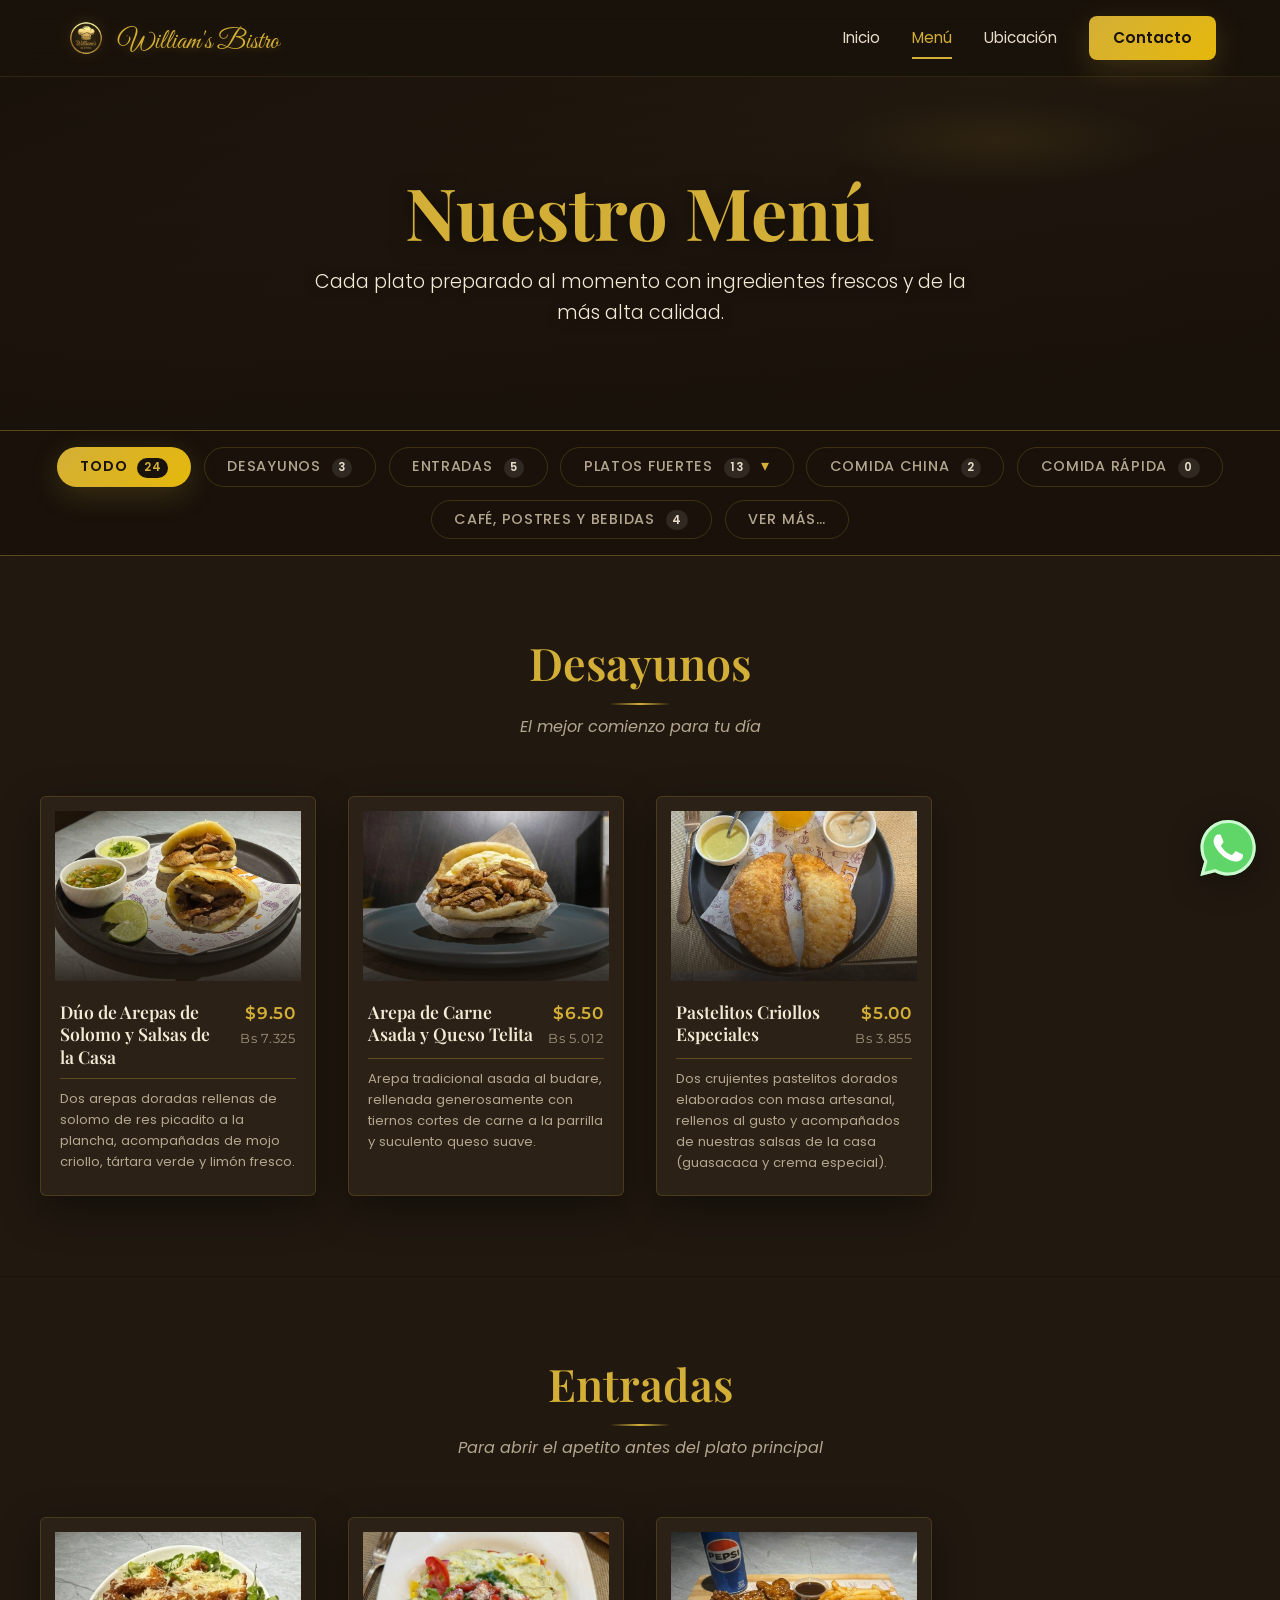
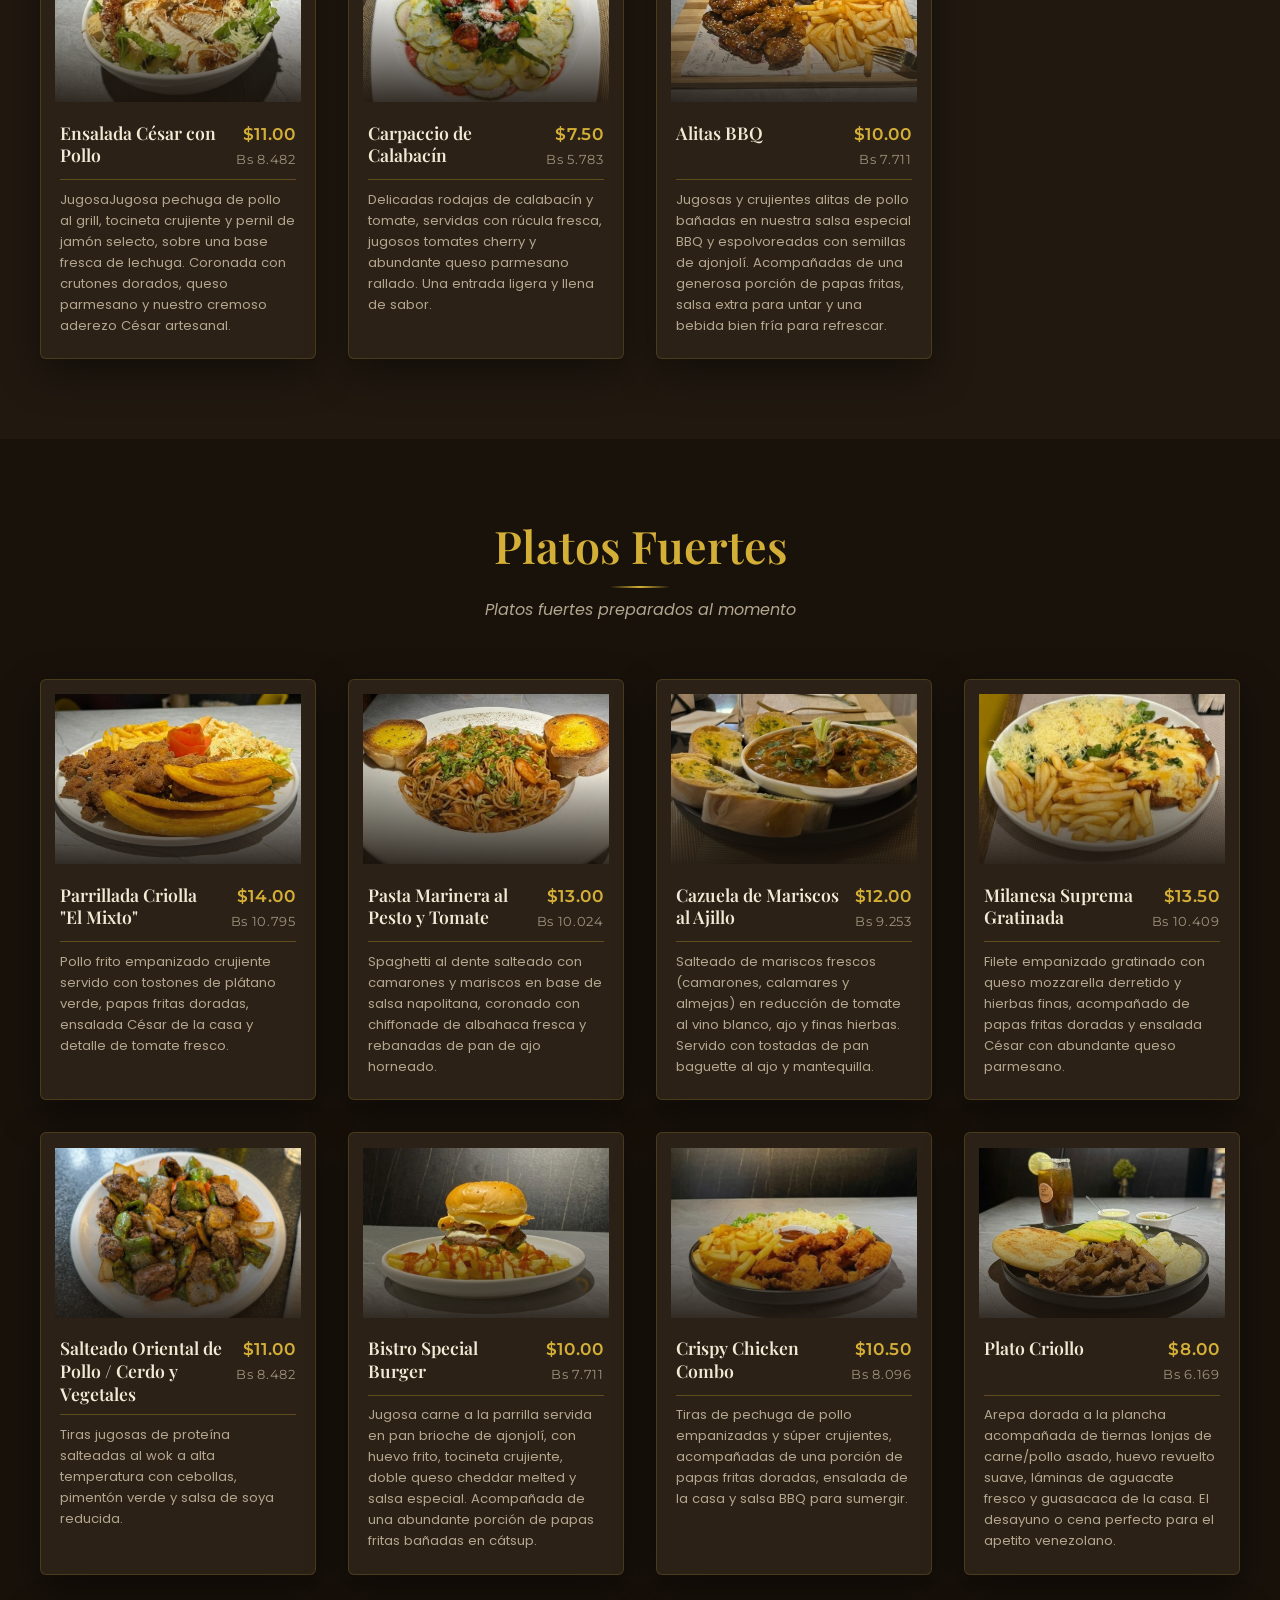
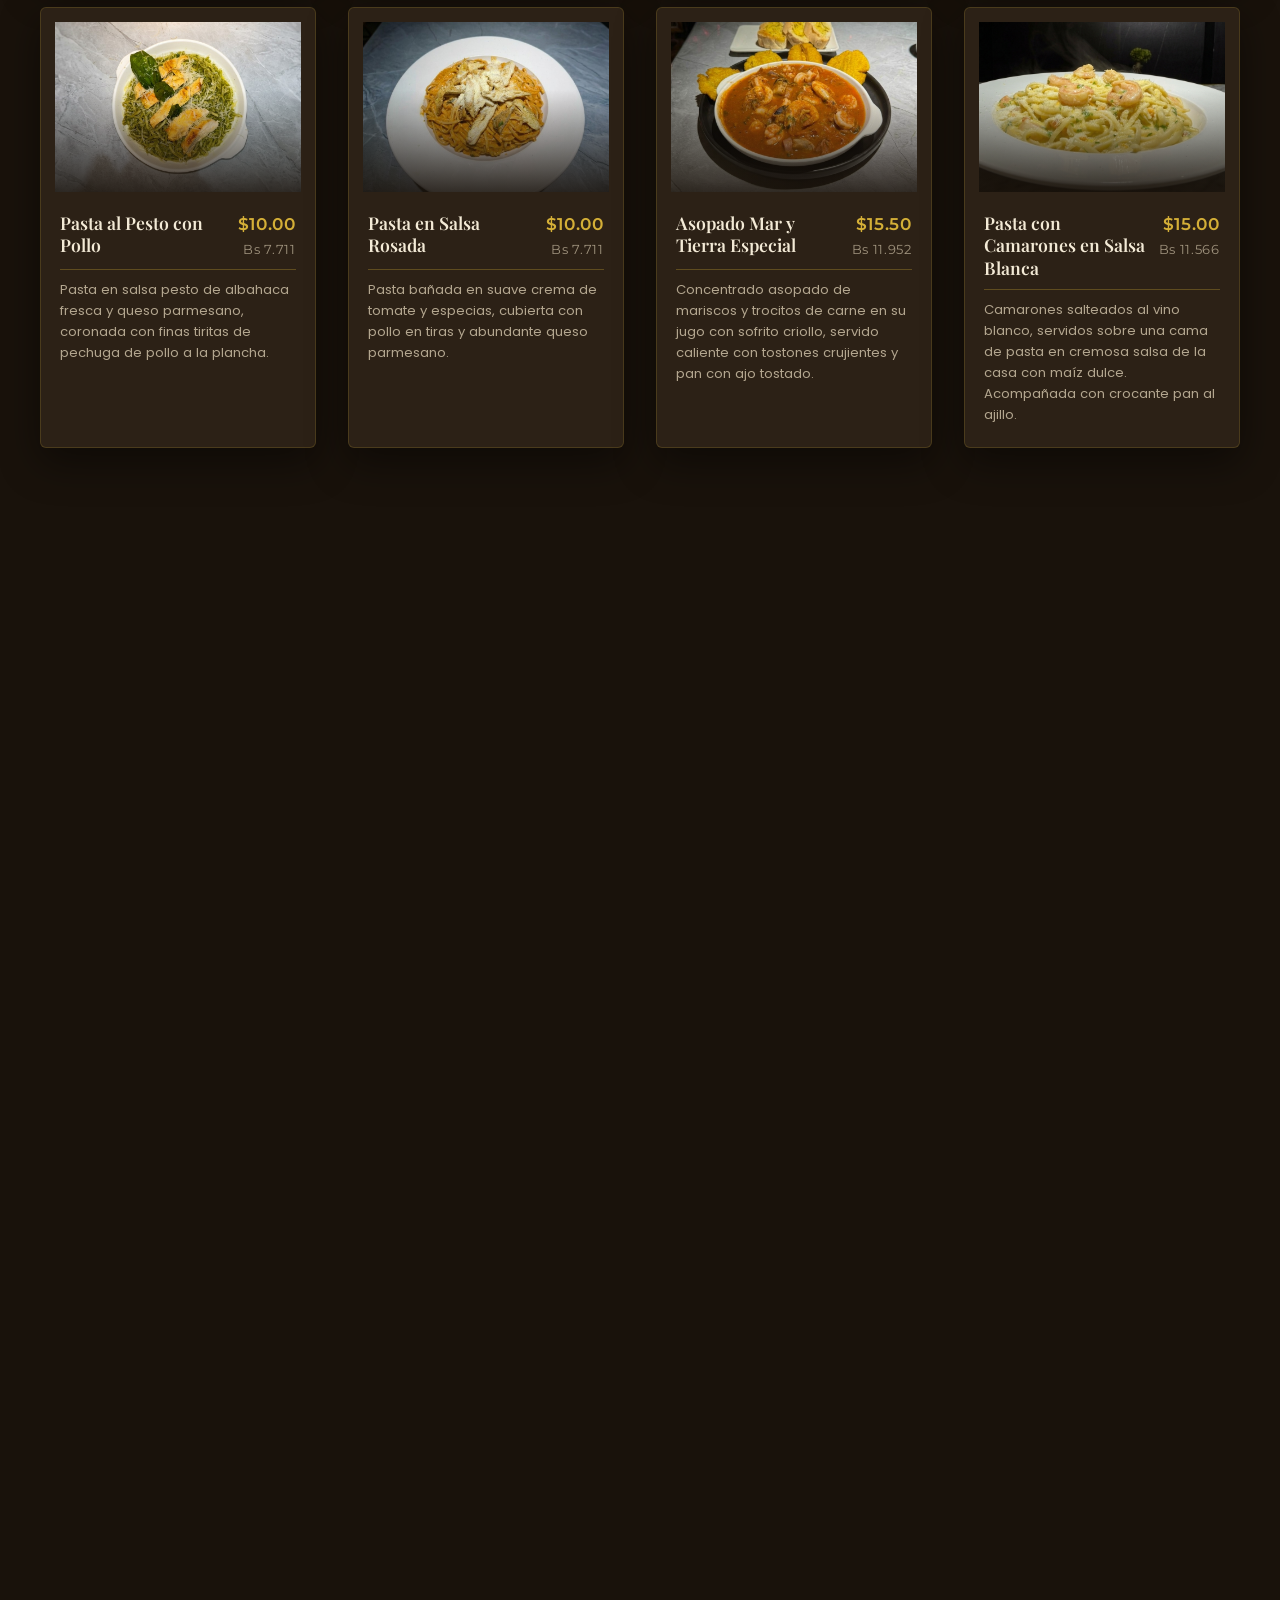
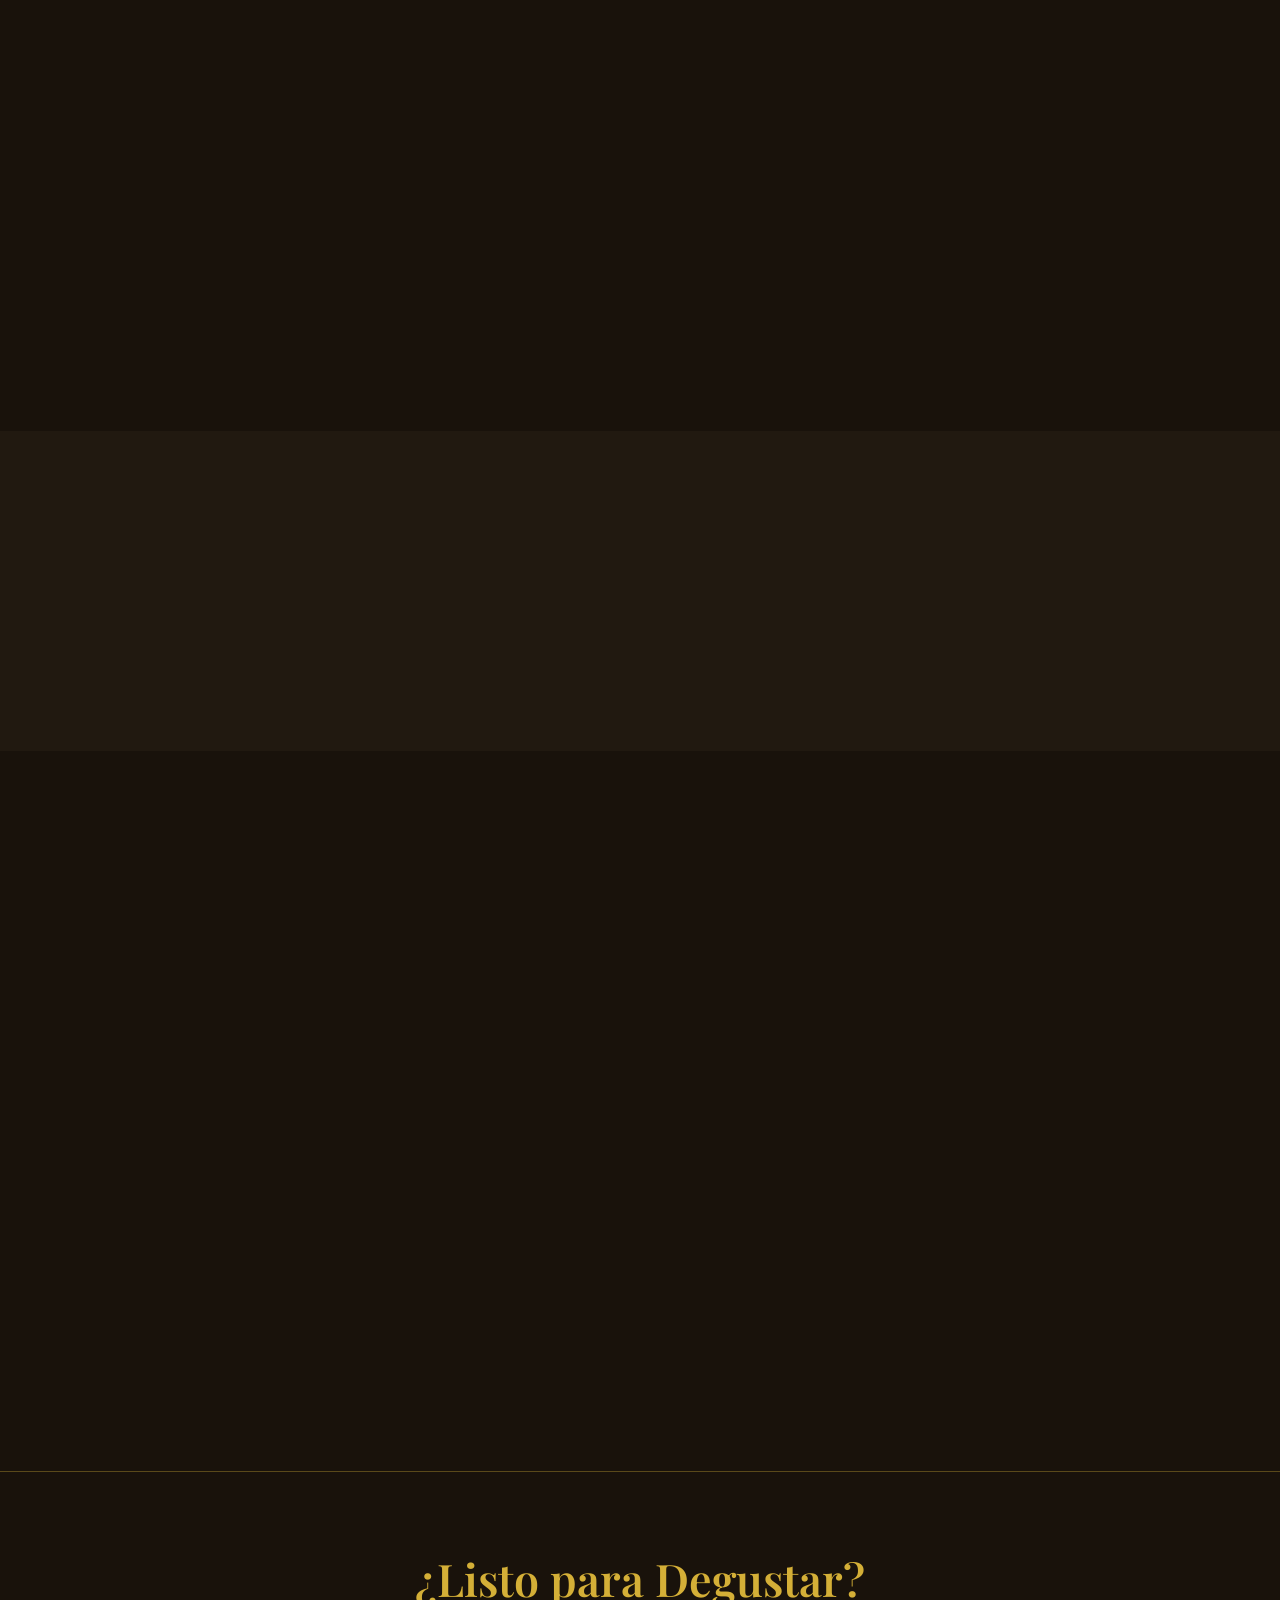
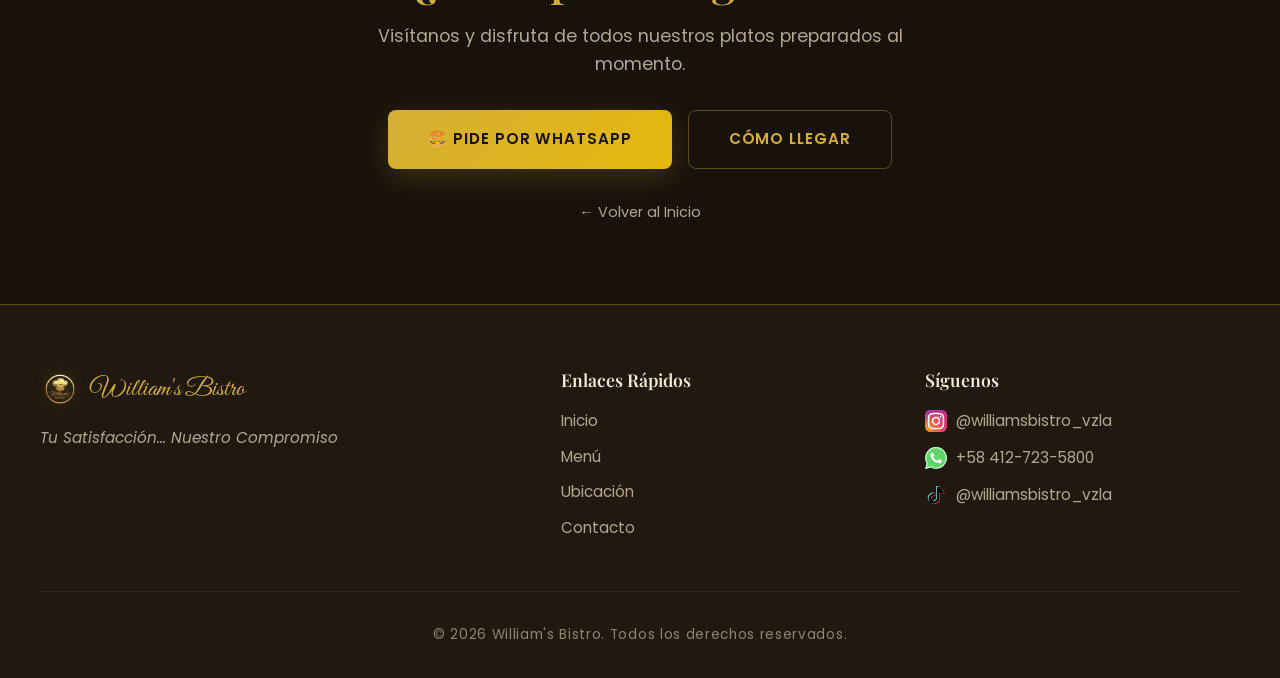
==== commit 9f2f2ae7: "Fusionar cambios de acosta: precios, nuevas secciones y platos, mantener items propios" ====
--- a/menu.html
+++ b/menu.html
@@ -1,1165 +1,1072 @@
-<!doctype html>
-<html lang="es">
-  <head>
-    <meta charset="UTF-8" />
-    <meta name="viewport" content="width=device-width, initial-scale=1.0" />
-    <meta
-      name="description"
-      content="Desayunos gourmet, sándwiches artesanales y jugos naturales en Maturín. Preparados al momento, desde $5.50. Pide por WhatsApp."
-    />
-    <link
-      rel="icon"
-      type="image/png"
-      sizes="32x32"
-      href="./assets/favicon-32.png"
-    />
-    <link
-      rel="icon"
-      type="image/png"
-      sizes="64x64"
-      href="./assets/favicon-64.png"
-    />
-    <link
-      rel="apple-touch-icon"
-      sizes="180x180"
-      href="./assets/favicon-180.png"
-    />
-    <title>William's Bistro</title>
-    <!-- ======================= SEO — Open Graph / Twitter / Canonical ======================= -->
-    <meta property="og:type" content="restaurant" />
-    <meta property="og:site_name" content="William's Bistro" />
-    <meta
-      property="og:title"
-      content="William's Bistro | Una experiencia gastronómica de alto nivel en Maturín."
-    />
-    <meta
-      property="og:description"
-      content="Desde sándwiches gourmet y almuerzos completos hasta refrescantes jugos naturales preparados al momento y con ingredientes frescos. Pide por WhatsApp."
-    />
-    <meta
-      property="og:image"
-      content="https://williams-bistro.netlify.app/assets/barra2_blur.webp"
-    />
-    <meta
-      property="og:image:alt"
-      content="Interior de William's Bistro en Maturín"
-    />
-    <meta
-      property="og:url"
-      content="https://williams-bistro.netlify.app/menu.html"
-    />
-    <meta property="og:locale" content="es_VE" />
-    <meta name="twitter:card" content="summary_large_image" />
-    <meta
-      name="twitter:title"
-      content="William's Bistro | Una experiencia gastronómica de alto nivel en Matur��n."
-    />
-    <meta
-      name="twitter:description"
-      content="Desde sándwiches gourmet y almuerzos completos hasta refrescantes jugos naturales preparados al momento y con ingredientes frescos. Pide por WhatsApp."
-    />
-    <meta
-      name="twitter:image"
-      content="https://williams-bistro.netlify.app/assets/barra2_blur.webp"
-    />
-    <link
-      rel="canonical"
-      href="https://williams-bistro.netlify.app/menu.html"
-    />
-    <!-- Preloads -->
-    <link rel="preload" href="css/styles.css" as="style" />
-    <link rel="preload" href="css/menu.css" as="style" />
-    <link rel="preconnect" href="https://fonts.googleapis.com" />
-    <link rel="preconnect" href="https://fonts.gstatic.com" crossorigin />
-    <link
-      href="https://fonts.googleapis.com/css2?family=Great+Vibes&family=Playfair+Display:ital,wght@0,400;0,600;0,700;1,400&family=Poppins:wght@300;400;500;600;700&family=Montserrat:wght@400;500;600;700&display=swap"
-      rel="stylesheet"
-    />
-    <link rel="stylesheet" href="css/styles.css" />
-    <link rel="stylesheet" href="css/menu.css" />
-    <!-- AOS CSS cargado de forma no bloqueante -->
-    <link
-      rel="stylesheet"
-      href="https://unpkg.com/aos@2.3.4/dist/aos.css"
-      media="print"
-      onload="this.media = 'all'"
-    />
-  </head>
-  <body>
-    <!-- ======================= NAVBAR ======================= -->
-    <header class="navbar" id="navbar">
-      <div class="navbar__container">
-        <a href="index.html" class="navbar__logo">
-          <img
-            src="./assets/logo_sin_fondo.webp"
-            alt="Logo de William's Bistro"
-            class="navbar__logo-icon"
-          />
-          <span class="navbar__logo-text">William's Bistro</span>
-        </a>
-
-        <button
-          class="navbar__toggle"
-          id="navToggle"
-          aria-label="Abrir menú"
-          aria-expanded="false"
-        >
-          <span></span>
-          <span></span>
-          <span></span>
-        </button>
-
-        <nav class="navbar__links" id="navLinks">
-          <a href="index.html" class="navbar__link">Inicio</a>
-          <a href="menu.html" class="navbar__link active-link">Menú</a>
-          <a href="index.html#ubicacion" class="navbar__link">Ubicación</a>
-          <a href="index.html#contacto" class="navbar__link navbar__link--cta"
-            >Contacto</a
-          >
-        </nav>
-      </div>
-    </header>
-
-    <!-- ======================= MENU HERO ======================= -->
-    <section class="menu-hero" id="menu-top">
-      <div class="menu-hero__overlay"></div>
-      <div class="menu-hero__content">
-        <h1 class="menu-hero__title">Nuestro Menú</h1>
-        <p class="menu-hero__subtitle">
-          Cada plato preparado al momento con ingredientes frescos y de la más
-          alta calidad.
-        </p>
-      </div>
-    </section>
-
-    <!-- ======================= FILTROS ======================= -->
-    <div class="menu-filters" id="menuFilters">
-      <button class="menu-filters__btn active" data-filter="all">
-        Todo <span class="menu-filters__count">14</span>
-      </button>
-      <button class="menu-filters__btn" data-filter="desayunos">
-        Desayunos <span class="menu-filters__count">4</span>
-      </button>
-      <button class="menu-filters__btn" data-filter="entradas">
-        Entradas <span class="menu-filters__count">0</span>
-      </button>
-      <div class="menu-filters__dropdown">
-        <button class="menu-filters__btn" data-filter="almuerzos">
-          Platos Fuertes <span class="menu-filters__count">9</span>
-          <span class="menu-filters__caret" aria-hidden="true">▾</span>
-        </button>
-        <div class="menu-filters__menu" id="platosFuertesMenu">
-          <button class="menu-filters__item" data-filter="pastas">Pastas</button>
-          <button class="menu-filters__item" data-filter="aves_res">Aves y Res</button>
-          <button class="menu-filters__item" data-filter="parrillas">Parrillas</button>
-          <button class="menu-filters__item" data-filter="platos_tradicionales">Platos Tradicionales</button>
-          <button class="menu-filters__item" data-filter="pescados_mariscos">Pescados y Mariscos</button>
-          <button class="menu-filters__item" data-filter="pollo_broaster">Pollo Broaster</button>
-          <button class="menu-filters__item" data-filter="platos_habibi">Platos Habibi</button>
-        </div>
-      </div>
-      <button class="menu-filters__btn" data-filter="comida_china">
-        Comida China <span class="menu-filters__count">0</span>
-      </button>
-      <button class="menu-filters__btn" data-filter="comida_rapida">
-        Comida Rápida <span class="menu-filters__count">0</span>
-      </button>
-      <button class="menu-filters__btn" data-filter="jugos">
-        Café, Postres y Bebidas <span class="menu-filters__count">3</span>
-      </button>
-      <button
-        type="button"
-        class="menu-filters__btn"
-        id="pdfMenuBtn"
-        aria-haspopup="dialog"
-        aria-controls="pdfModal"
-      >
-        Ver más…
-      </button>
-    </div>
-
-    <!-- ======================= SECCIÓN DESAYUNOS ======================= -->
-    <section
-      class="menu-section menu-section--alt"
-      id="desayunos"
-      data-category="desayunos"
-    >
-      <div class="menu-section__header">
-        <h2 class="menu-section__title">Desayunos</h2>
-        <p class="menu-section__desc">El mejor comienzo para tu día</p>
-      </div>
-      <div class="menu-section__grid">
-        <article class="dish" data-category="desayunos" data-dish="Arepa_Carne_Asada_Queso_Telita">
-          <div class="dish__image">
-            <img
-              src="./assets/arepas2.png"
-              alt="Dúo de Arepas de Solomo & Salsas de la Casa"
-              loading="lazy"
-              width="300"
-              height="200"
-            />
-          </div>
-          <div class="dish__body">
-            <div class="dish__head">
-              <h3 class="dish__name">Dúo de Arepas de Solomo y Salsas de la Casa</h3>
-              <span class="dish__price" data-usd="9.50">$9.50</span>
-            </div>
-            <p class="dish__desc">
-              Dos arepas doradas rellenas de solomo de res picadito a la
-              plancha, acompañadas de mojo criollo, tártara verde y limón
-              fresco.
-            </p>
-          </div>
-        </article>
-        <article class="dish" data-category="desayunos" data-dish="Duo_Arepas_Solomo">
-          <div class="dish__image">
-            <img
-              src="./assets/arepa3.jpg"
-              alt="Arepa de Carne Asada y Queso Telita"
-              loading="lazy"
-              width="300"
-              height="200"
-            />
-          </div>
-          <div class="dish__body">
-            <div class="dish__head">
-              <h3 class="dish__name">Arepa de Carne Asada y Queso Telita</h3>
-              <span class="dish__price" data-usd="6.50">$6.50</span>
-            </div>
-            <p class="dish__desc">
-              Arepa tradicional asada al budare, rellenada generosamente con
-              tiernos cortes de carne a la parrilla y suculento queso suave.
-            </p>
-          </div>
-        </article>
-        <article class="dish" data-category="desayunos" data-dish="Empanadas_Criollas">
-          <div class="dish__image">
-            <img
-              src="./assets/pastelitos.jpg"
-              alt="Pastelitos Criollos Especiales"
-              loading="lazy"
-              width="300"
-              height="200"
-            />
-          </div>
-          <div class="dish__body">
-            <div class="dish__head">
-              <h3 class="dish__name">Pastelitos Criollos Especiales</h3>
-              <span class="dish__price" data-usd="5.00">$5.00</span>
-            </div>
-            <p class="dish__desc">
-              Dos crujientes pastelitos dorados elaborados con masa
-              artesanal, rellenos al gusto y acompañados de nuestras salsas de
-              la casa (guasacaca y crema especial).
-            </p>
-          </div>
-        </article>
-        <article class="dish" data-category="desayunos" data-dish="Tostadas_Carne_Molida">
-          <div class="dish__image">
-            <img
-              src="./assets/tostadas_ternera.jpg"
-              alt="Tostadas de Carne Molida y Queso"
-              loading="lazy"
-              width="300"
-              height="200"
-            />
-          </div>
-          <div class="dish__body">
-            <div class="dish__head">
-              <h3 class="dish__name">Tostadas de Carne Molida y Queso</h3>
-              <span class="dish__price" data-usd="7.00">$7.00</span>
-            </div>
-            <p class="dish__desc">
-              Crocantes tortillas de maíz cubiertas con jugosa carne molida
-              sazonada, queso fundido, un toque de palta/aguacate y una
-              generosa lluvia de queso blanco rallado.
-            </p>
-          </div>
-        </article>
-        <article class="dish" data-category="desayunos" data-dish="Sandwich_Desayuno">
-          <div class="dish__image">
-            <img
-              src="./assets/Sandwich.jpg"
-              alt="Sándwich de Desayuno"
-              loading="lazy"
-              width="300"
-              height="200"
-            />
-          </div>
-          <div class="dish__body">
-            <div class="dish__head">
-              <h3 class="dish__name">Sándwich de Desayuno</h3>
-              <span class="dish__price" data-usd="6.00">$6.00</span>
-            </div>
-            <p class="dish__desc">
-              Sándwich fresco preparado al momento, perfecto para comenzar tu
-              día con energía y el mejor sabor.
-            </p>
-          </div>
-        </article>
-      </div>
-    </section>
-
-    <!-- ======================= SECCIÓN ENTRADAS ======================= -->
-    <section class="menu-section menu-section--alt" id="entradas" data-category="entradas">
-      <div class="menu-section__header">
-        <h2 class="menu-section__title">Entradas</h2>
-        <p class="menu-section__desc">
-          Para abrir el apetito antes del plato principal
-        </p>
-      </div>
-      <div class="menu-section__grid">
-        <article class="dish" data-category="entradas" data-dish="Ensalada_Cesar" data-subcategory="entradas">
-          <div class="dish__image">
-            <img
-              src="./assets/ensalada_cesar.jpeg"
-              alt="Ensalada César"
-              loading="lazy"
-              width="300"
-              height="200"
-            />
-          </div>
-          <div class="dish__body">
-            <div class="dish__head">
-              <h3 class="dish__name">Ensalada César con Pollo</h3>
-              <span class="dish__price" data-usd="11.00">$11.00</span>
-            </div>
-            <p class="dish__desc">Jugosa pechuga de pollo al grill, tocineta crujiente y pernil de jamón selecto, sobre una base fresca de lechuga. Coronada con crutones dorados, queso parmesano y nuestro cremoso aderezo César artesanal.</p>
-          </div>
-        </article>
-        <article class="dish" data-category="entradas" data-dish="Carpaccio" data-subcategory="entradas">
-          <div class="dish__image">
-            <img
-              src="./assets/carpaccio.jpeg"
-              alt="Carpaccio"
-              loading="lazy"
-              width="300"
-              height="200"
-            />
-          </div>
-          <div class="dish__body">
-            <div class="dish__head">
-              <h3 class="dish__name">Carpaccio de Calabacín</h3>
-              <span class="dish__price" data-usd="7.50">$7.50</span>
-            </div>
-            <p class="dish__desc">Delicadas rodajas de calabacín y tomate, servidas con rúcula fresca, jugosos tomates cherry y abundante queso parmesano rallado. Una entrada ligera y llena de sabor.</p>
-          </div>
-        </article>
-        <article class="dish" data-category="entradas" data-dish="Alitas_BBQ">
-          <div class="dish__image">
-            <img
-              src="./assets/plato5.jpg"
-              alt="Alitas BBQ"
-              loading="lazy"
-              width="300"
-              height="200"
-            />
-          </div>
-          <div class="dish__body">
-            <div class="dish__head">
-              <h3 class="dish__name">Alitas BBQ</h3>
-              <span class="dish__price" data-usd="10.00">$10.00</span>
-            </div>
-            <p class="dish__desc">
-              Jugosas y crujientes alitas de pollo bañadas en nuestra salsa
-              especial BBQ y espolvoreadas con semillas de ajonjolí. Acompañadas
-              de una generosa porción de papas fritas, salsa extra para untar y
-              una bebida bien fría para refrescar.
-            </p>
-          </div>
-        </article>
-      </div>
-    </section>
-
-    <!-- ======================= SECCIÓN PLATOS FUERTES ======================= -->
-    <section class="menu-section" id="almuerzos" data-category="almuerzos">
-      <div class="menu-section__header">
-        <h2 class="menu-section__title">Platos Fuertes</h2>
-        <p class="menu-section__desc">
-          Platos fuertes preparados al momento
-        </p>
-      </div>
-      <div class="menu-section__grid">
-        <article
-          class="dish"
-          data-category="almuerzos"
-          data-subcategory="pastas"
-          data-dish="Pasta_Carbonara_con_Camarones"
-        >
-          <div class="dish__image">
-            <img
-              src="./assets/pasta1.jpg"
-              alt="Pasta Carbonara con Camarones"
-              loading="lazy"
-              width="300"
-              height="200"
-            />
-          </div>
-          <div class="dish__body">
-            <div class="dish__head">
-              <h3 class="dish__name">Pasta Carbonara con Camarones</h3>
-              <span class="dish__price" data-usd="11.00">$11.00</span>
-            </div>
-            <p class="dish__desc">
-              Pasta en una cremosa salsa de la casa, acompañada de jugosos
-              camarones salteados, crujientes trozos de tocineta y terminada con
-              queso parmesano y hierbas frescas.
-            </p>
-          </div>
-        </article>
-
-        <article class="dish" data-category="almuerzos" data-subcategory="pollo_broaster" data-dish="Cazuela_Mariscos_Ajillo">
-          <div class="dish__image">
-            <img
-              src="./assets/almuerzo1.jpg"
-              alt="Parrillada Criolla El Mixto"
-              loading="lazy"
-              width="300"
-              height="200"
-            />
-          </div>
-          <div class="dish__body">
-            <div class="dish__head">
-              <h3 class="dish__name">Parrillada Criolla "El Mixto"</h3>
-              <span class="dish__price" data-usd="14.00">$14.00</span>
-            </div>
-            <p class="dish__desc">
-              Pollo frito empanizado crujiente servido con tostones de plátano
-              verde, papas fritas doradas, ensalada César de la casa y detalle
-              de tomate fresco.
-            </p>
-          </div>
-        </article>
-
-        <article class="dish" data-category="almuerzos" data-subcategory="pastas" data-dish="Parrillada_Criolla_Mixto">
-          <div class="dish__image">
-            <img
-              src="./assets/almuerzo2.jpg"
-              alt="Pasta Marinera al Pesto y Tomate"
-              loading="lazy"
-              width="300"
-              height="200"
-            />
-          </div>
-          <div class="dish__body">
-            <div class="dish__head">
-              <h3 class="dish__name">Pasta Marinera al Pesto y Tomate</h3>
-              <span class="dish__price" data-usd="13.00">$13.00</span>
-            </div>
-            <p class="dish__desc">
-              Spaghetti al dente salteado con camarones y mariscos en base de
-              salsa napolitana, coronado con chiffonade de albahaca fresca y
-              rebanadas de pan de ajo horneado.
-            </p>
-          </div>
-        </article>
-
-        <article class="dish" data-category="almuerzos" data-dish="Milanesa_Suprema_Gratinada">
-          <div class="dish__image">
-            <img
-              src="./assets/almuerzo4.jpg"
-              alt="Cazuela de Mariscos al Ajillo"
-              loading="lazy"
-              width="300"
-              height="200"
-            />
-          </div>
-          <div class="dish__body">
-            <div class="dish__head">
-              <h3 class="dish__name">Cazuela de Mariscos al Ajillo</h3>
-              <span class="dish__price" data-usd="12.00">$12.00</span>
-            </div>
-            <p class="dish__desc">
-              Salteado de mariscos frescos (camarones, calamares y almejas) en
-              reducción de tomate al vino blanco, ajo y finas hierbas. Servido
-              con tostadas de pan baguette al ajo y mantequilla.
-            </p>
-          </div>
-        </article>
-
-        <article class="dish" data-category="almuerzos" data-dish="Salteado_Oriental">
-          <div class="dish__image">
-            <img
-              src="./assets/almuerzo5.jpg"
-              alt="Milanesa Suprema Gratinada"
-              loading="lazy"
-              width="300"
-              height="200"
-            />
-          </div>
-          <div class="dish__body">
-            <div class="dish__head">
-              <h3 class="dish__name">Milanesa Suprema Gratinada</h3>
-              <span class="dish__price" data-usd="13.50">$13.50</span>
-            </div>
-            <p class="dish__desc">
-              Filete empanizado gratinado con queso mozzarella derretido y
-              hierbas finas, acompañado de papas fritas doradas y ensalada César
-              con abundante queso parmesano.
-            </p>
-          </div>
-        </article>
-
-        <article class="dish" data-category="almuerzos" data-subcategory="pastas" data-dish="Pasta_Marinera_Pesto">
-          <div class="dish__image">
-            <img
-              src="./assets/carnesalteada.jpg"
-              alt="Salteado Oriental de Pollo o Cerdo y Vegetales"
-              loading="lazy"
-              width="300"
-              height="200"
-            />
-          </div>
-          <div class="dish__body">
-            <div class="dish__head">
-              <h3 class="dish__name">Salteado Oriental de Pollo / Cerdo y Vegetales</h3>
-              <span class="dish__price" data-usd="11.00">$11.00</span>
-            </div>
-            <p class="dish__desc">
-              Tiras jugosas de proteína salteadas al wok a alta temperatura con
-              cebollas, pimentón verde y salsa de soya reducida.
-            </p>
-          </div>
-        </article>
-
-        <article
-          class="dish"
-          data-category="almuerzos"
-          data-dish="Bistro_Special_Burger"
-        >
-          <div class="dish__image">
-            <img
-              src="./assets/hamburguesa1.jpg"
-              alt="Bistro Special Burger"
-              loading="lazy"
-              width="300"
-              height="200"
-            />
-          </div>
-          <div class="dish__body">
-            <div class="dish__head">
-              <h3 class="dish__name">Bistro Special Burger</h3>
-              <span class="dish__price" data-usd="10.00">$10.00</span>
-            </div>
-            <p class="dish__desc">
-              Jugosa carne a la parrilla servida en pan brioche de ajonjolí, con
-              huevo frito, tocineta crujiente, doble queso cheddar melted y
-              salsa especial. Acompañada de una abundante porción de papas
-              fritas bañadas en cátsup.
-            </p>
-          </div>
-        </article>
-
-        <article
-          class="dish"
-          data-category="almuerzos"
-          data-subcategory="pollo_broaster"
-          data-dish="Crispy_Chicken_Combo"
-        >
-          <div class="dish__image">
-            <img
-              src="./assets/plato4.jpg"
-              alt="Crispy Chicken Combo"
-              loading="lazy"
-              width="300"
-              height="200"
-            />
-          </div>
-          <div class="dish__body">
-            <div class="dish__head">
-              <h3 class="dish__name">Crispy Chicken Combo</h3>
-              <span class="dish__price" data-usd="10.50">$10.50</span>
-            </div>
-            <p class="dish__desc">
-              Tiras de pechuga de pollo empanizadas y súper crujientes,
-              acompañadas de una porción de papas fritas doradas, ensalada de la
-              casa y salsa BBQ para sumergir.
-            </p>
-          </div>
-        </article>
-
-        <article class="dish" data-category="almuerzos" data-dish="Arepa_Con_Todo">
-          <div class="dish__image">
-            <img
-              src="./assets/arepacontodo.jpg"
-              alt="Arepa con Todo"
-              loading="lazy"
-              width="300"
-              height="200"
-            />
-          </div>
-          <div class="dish__body">
-            <div class="dish__head">
-              <h3 class="dish__name">Plato Criollo</h3>
-              <span class="dish__price" data-usd="8.00">$8.00</span>
-            </div>
-            <p class="dish__desc">Arepa dorada a la plancha acompañada de tiernas lonjas de carne/pollo asado, huevo revuelto suave, láminas de aguacate fresco y guasacaca de la casa. El desayuno o cena perfecto para el apetito venezolano.</p>
-          </div>
-        </article>
-
-        <article class="dish" data-category="almuerzos" data-subcategory="pastas" data-dish="Pasta_Bistro">
-          <div class="dish__image">
-            <img
-              src="./assets/pasta pesto.jpg"
-              alt="Pasta Bistro"
-              loading="lazy"
-              width="300"
-              height="200"
-            />
-          </div>
-          <div class="dish__body">
-            <div class="dish__head">
-              <h3 class="dish__name">Pasta al Pesto con Pollo</h3>
-              <span class="dish__price" data-usd="10.00">$10.00</span>
-            </div>
-            <p class="dish__desc">Pasta en salsa pesto de albahaca fresca y queso parmesano, coronada con finas tiritas de pechuga de pollo a la plancha.</p>
-          </div>
-        </article>
-
-        <article class="dish" data-category="almuerzos" data-subcategory="pastas" data-dish="Pasta_Con_Pollo">
-          <div class="dish__image">
-            <img
-              src="./assets/pastapollo.jpg"
-              alt="Pasta con Pollo"
-              loading="lazy"
-              width="300"
-              height="200"
-            />
-          </div>
-          <div class="dish__body">
-            <div class="dish__head">
-              <h3 class="dish__name">Pasta en Salsa Rosada</h3>
-              <span class="dish__price" data-usd="10.00">$10.00</span>
-            </div>
-            <p class="dish__desc">Pasta bañada en suave crema de tomate y especias, cubierta con pollo en tiras y abundante queso parmesano.</p>
-          </div>
-        </article>
-
-        <article class="dish" data-category="almuerzos" data-dish="Asopado_Mariscos">
-          <div class="dish__image">
-            <img
-              src="./assets/asopado.jpg"
-              alt="Asopado de Mariscos"
-              loading="lazy"
-              width="300"
-              height="200"
-            />
-          </div>
-          <div class="dish__body">
-            <div class="dish__head">
-              <h3 class="dish__name">Asopado Mar y Tierra Especial</h3>
-              <span class="dish__price">$15.50</span>
-            </div>
-            <p class="dish__desc">Concentrado asopado de mariscos y trocitos de carne en su jugo con sofrito criollo, servido caliente con tostones crujientes y pan con ajo tostado.</p>
-          </div>
-        </article>
-        <article class="dish" data-category="almuerzos" data-subcategory="pastas" data-dish="Pasta_Con_Camarones">
-          <div class="dish__image">
-            <img
-              src="./assets/pasta_con_camarones.jpeg"
-              alt="Pasta con Camarones"
-              loading="lazy"
-              width="300"
-              height="200"
-            />
-          </div>
-          <div class="dish__body">
-            <div class="dish__head">
-              <h3 class="dish__name">Pasta con Camarones en Salsa Blanca</h3>
-              <span class="dish__price" data-usd="15.00">$15.00</span>
-            </div>
-            <p class="dish__desc">Camarones salteados al vino blanco, servidos sobre una cama de pasta en cremosa salsa de la casa con maíz dulce. Acompañada con crocante pan al ajillo.</p>
-          </div>
-        </article>
-      </div>
-    </section>
-
-    <!-- ======================= SECCIÓN PLATOS FUERTES ======================= -->
-    <section class="menu-section" id="almuerzos" data-category="almuerzos">
-      <div class="menu-section__header">
-        <h2 class="menu-section__title">Platos Fuertes</h2>
-        <p class="menu-section__desc">
-          Platos fuertes preparados al momento
-        </p>
-      </div>
-      <div class="menu-section__grid">
-        <article class="dish" data-category="almuerzos" data-subcategory="pollo_broaster" data-dish="Pollo_Canasta">
-          <div class="dish__image">
-            <img
-              src="./assets/pollo canasta.jpg"
-              alt="Pollo Canasta"
-              loading="lazy"
-              width="300"
-              height="200"
-            />
-          </div>
-          <div class="dish__body">
-            <div class="dish__head">
-              <h3 class="dish__name">Pollo a la Canasta</h3>
-              <span class="dish__price" data-usd="17.00">$17.00</span>
-            </div>
-            <p class="dish__desc">
-              Disfruta de nuestros jugosos bocados de pechuga de pollo empanizados, acompañados de una generosa ración de papas fritas bien calientes y crujientes, listos para sumergir en nuestras salsas de la casa.
-            </p>
-          </div>
-        </article>
-      </div>
-    </section>
-
-    <!-- ======================= SECCIÓN COMIDA CHINA ======================= -->
-    <section class="menu-section" id="comida_china" data-category="comida_china">
-      <div class="menu-section__header">
-        <h2 class="menu-section__title">Comida China</h2>
-        <p class="menu-section__desc">
-          Sabores orientales preparados al wok
-        </p>
-      </div>
-      <div class="menu-section__grid">
-        <article class="dish" data-category="comida_china" data-dish="Arroz_Chino" data-subcategory="comida_china">
-          <div class="dish__image">
-            <img
-              src="./assets/arroz_chino.jpeg"
-              alt="Arroz Chino"
-              loading="lazy"
-              width="300"
-              height="200"
-            />
-          </div>
-          <div class="dish__body">
-            <div class="dish__head">
-              <h3 class="dish__name">Arroz Chino</h3>
-              <span class="dish__price" data-usd="10.00">$10.00</span>
-            </div>
-            <p class="dish__desc">Delicioso arroz chino estilo, servido con brochetas mixtas de pollo y carne al grill, papas fritas doradas y ensalada fresca. Una combinación perfecta y abundante.</p>
-          </div>
-        </article>
-      </div>
-    </section>
-
-    <!-- ======================= SECCIÓN COMIDA RÁPIDA ======================= -->
-    <section class="menu-section menu-section--alt" id="comida_rapida" data-category="comida_rapida">
-      <div class="menu-section__header">
-        <h2 class="menu-section__title">Comida Rápida</h2>
-        <p class="menu-section__desc">
-          Clásicos irresistibles para un antojo veloz
-        </p>
-      </div>
-      <div class="menu-section__grid">
-        <article
-          class="dish"
-          data-category="comida_rapida"
-          data-dish="Bistro_Special_Burger"
-        >
-          <div class="dish__image">
-            <img
-              src="./assets/hamburguesa1.jpg"
-              alt="Burguer Cheese"
-              loading="lazy"
-              width="300"
-              height="200"
-            />
-          </div>
-          <div class="dish__body">
-            <div class="dish__head">
-              <h3 class="dish__name">Burguer Cheese</h3>
-              <span class="dish__price" data-usd="9.00">$9.00</span>
-            </div>
-            <p class="dish__desc">
-              Jugosa carne a la parrilla servida en pan brioche de ajonjolí, con
-              doble queso cheddar y
-              salsa especial. Acompañada de una abundante porción de papas
-              fritas bañadas en kétchup.
-            </p>
-          </div>
-        </article>
-      </div>
-    </section>
-
-    <!-- ======================= SECCIÓN CAFÉ, POSTRES Y BEBIDAS ======================= -->
-    <section class="menu-section" id="cafe_postres_bebidas" data-category="jugos">
-      <div class="menu-section__header">
-        <h2 class="menu-section__title">Café, Postres y Bebidas</h2>
-        <p class="menu-section__desc">
-          Frutas frescas exprimidas al momento y el dulce final perfecto
-        </p>
-      </div>
-      <div class="menu-section__grid">
-        <article class="dish" data-category="jugos" data-dish="Copa_Mousse_Chocolate">
-          <div class="dish__image">
-            <img
-              src="./assets/postre1.jpg"
-              alt="Copa Mousse de Chocolate y Cream"
-              loading="lazy"
-              width="300"
-              height="200"
-            />
-          </div>
-          <div class="dish__body">
-            <div class="dish__head">
-              <h3 class="dish__name">Copa Mousse de Chocolate y Cream</h3>
-              <span class="dish__price" data-usd="5.50">$5.50</span>
-            </div>
-            <p class="dish__desc">
-              Cremoso mousse de chocolate amargo servido en copa de cóctel,
-              decorado con sirope de cacao, crema batida y crumble de galleta
-              crujiente.
-            </p>
-          </div>
-        </article>
-
-        <article class="dish" data-category="jugos" data-dish="Brownie_Solo">
-          <div class="dish__image">
-            <img
-              src="./assets/browniesolo.jpg"
-              alt="Brownie de Chocolate"
-              loading="lazy"
-              width="300"
-              height="200"
-            />
-          </div>
-          <div class="dish__body">
-            <div class="dish__head">
-              <h3 class="dish__name">Brownie de Chocolate</h3>
-              <span class="dish__price" data-usd="4.00">$4.00</span>
-            </div>
-            <p class="dish__desc">Bizcocho denso y húmedo de chocolate oscuro cargado con chispas de chocolate fundidas, servido tibio.</p>
-          </div>
-        </article>
-
-        <article class="dish" data-category="jugos" data-dish="Brownie_Oreo">
-          <div class="dish__image">
-            <img
-              src="./assets/brownieOreo.jpg"
-              alt="Brownie con Oreo"
-              loading="lazy"
-              width="300"
-              height="200"
-            />
-          </div>
-          <div class="dish__body">
-            <div class="dish__head">
-              <h3 class="dish__name">Brownie con Oreo</h3>
-              <span class="dish__price" data-usd="7.00">$7.00</span>
-            </div>
-            <p class="dish__desc">Base de brownie meloso cubierto con fudge de chocolate caliente, trozos crujientes de galleta Oreo y galleta entera superior.</p>
-          </div>
-        </article>
-        <article class="dish" data-category="jugos" data-dish="Mocachino">
-          <div class="dish__image">
-            <img
-              src="./assets/Mocacchino.jpg"
-              alt="Mocachino"
-              loading="lazy"
-              width="300"
-              height="200"
-            />
-          </div>
-          <div class="dish__body">
-            <div class="dish__head">
-              <h3 class="dish__name">Moccaccino</h3>
-              <span class="dish__price" data-usd="3.00">$3.00</span>
-            </div>
-            <p class="dish__desc">
-              Deliciosa mezcla de espresso, leche vaporizada y chocolate,
-              coronada con crema batida y un toque de cacao.
-            </p>
-          </div>
-        </article>
-      </div>
-    </section>
-
-    <!-- ======================= CTA BACK ======================= -->
-    <section class="menu-cta">
-      <div class="menu-cta__content">
-        <h2 class="menu-cta__title">¿Listo para Degustar?</h2>
-        <p class="menu-cta__text">
-          Visítanos y disfruta de todos nuestros platos preparados al momento.
-        </p>
-        <div class="menu-cta__actions">
-          <a
-            href="https://wa.me/584127235800?text=Hola%2C%20quiero%20hacer%20un%20pedido%20en%20William%27s%20Bistro"
-            target="_blank"
-            rel="noopener"
-            class="btn btn--primary"
-            >🍔 PIDE POR WHATSAPP</a
-          >
-          <a href="index.html#ubicacion" class="btn btn--outline"
-            >CÓMO LLEGAR</a
-          >
-        </div>
-        <a href="index.html" class="menu-cta__back">← Volver al Inicio</a>
-      </div>
-    </section>
-
-    <!-- ======================= MODAL MENÚ PDF ======================= -->
-    <div class="pdf-modal" id="pdfModal" aria-hidden="true">
-      <div class="pdf-modal__content">
-        <iframe
-          src="https://drive.google.com/file/d/1Wzeb_TMjCLl0vRnB_A__vwbbPZ2srRQx/preview?usp=sharing"
-          width="100%"
-          height="100%"
-          allow="autoplay"
-          style="border: none"
-          title="Menú de William's Bistro en PDF"
-          loading="lazy"
-        ></iframe>
-      </div>
-    </div>
-
-    <!-- ======================= FOOTER ======================= -->
-    <footer class="footer" id="footer">
-      <div class="footer__container">
-        <div class="footer__brand">
-          <a href="index.html" class="footer__logo">
-            <img
-              src="./assets/logo_sin_fondo.webp"
-              alt="Logo de William's Bistro"
-              class="footer__logo-icon"
-              loading="lazy"
-              width="40"
-              height="40"
-            />
-            <span class="footer__logo-text">William's Bistro</span>
-          </a>
-          <p class="footer__tagline">Tu Satisfacción... Nuestro Compromiso</p>
-        </div>
-
-        <div class="footer__links">
-          <h4>Enlaces Rápidos</h4>
-          <a href="index.html">Inicio</a>
-          <a href="menu.html">Menú</a>
-          <a href="index.html#ubicacion">Ubicación</a>
-          <a href="index.html#contacto">Contacto</a>
-        </div>
-
-        <div class="footer__social">
-          <h4>Síguenos</h4>
-          <div class="footer__social-icons">
-            <a
-              href="https://www.instagram.com/williamsbistro_vzla"
-              target="_blank"
-              rel="noopener"
-              class="footer__social-icon"
-              aria-label="Instagram"
-            >
-              <svg
-                width="22"
-                height="22"
-                viewBox="0 0 3364.7 3364.7"
-                xmlns="http://www.w3.org/2000/svg"
-                aria-hidden="true"
-              >
-                <defs>
-                  <radialGradient
-                    id="ig-rg-a"
-                    cx="217.76"
-                    cy="3290.99"
-                    r="4271.92"
-                    gradientUnits="userSpaceOnUse"
-                  >
-                    <stop offset=".09" stop-color="#fa8f21" />
-                    <stop offset=".78" stop-color="#d82d7e" />
-                  </radialGradient>
-                  <radialGradient
-                    id="ig-rg-b"
-                    cx="2330.61"
-                    cy="3182.95"
-                    r="3759.33"
-                    gradientUnits="userSpaceOnUse"
-                  >
-                    <stop offset=".64" stop-color="#8c3aaa" stop-opacity="0" />
-                    <stop offset="1" stop-color="#8c3aaa" />
-                  </radialGradient>
-                </defs>
-                <path
-                  d="M853.2,3352.8c-200.1-9.1-308.8-42.4-381.1-70.6-95.8-37.3-164.1-81.7-236-153.5S119.7,2988.6,82.6,2892.8c-28.2-72.3-61.5-181-70.6-381.1C2,2295.4,0,2230.5,0,1682.5s2.2-612.8,11.9-829.3C21,653.1,54.5,544.6,82.5,472.1,119.8,376.3,164.3,308,236,236c71.8-71.8,140.1-116.4,236-153.5C544.3,54.3,653,21,853.1,11.9,1069.5,2,1134.5,0,1682.3,0c548,0,612.8,2.2,829.3,11.9,200.1,9.1,308.6,42.6,381.1,70.6,95.8,37.1,164.1,81.7,236,153.5s116.2,140.2,153.5,236c28.2,72.3,61.5,181,70.6,381.1,9.9,216.5,11.9,281.3,11.9,829.3,0,547.8-2,612.8-11.9,829.3-9.1,200.1-42.6,308.8-70.6,381.1-37.3,95.8-81.7,164.1-153.5,235.9s-140.2,116.2-236,153.5c-72.3,28.2-181,61.5-381.1,70.6-216.3,9.9-281.3,11.9-829.3,11.9-547.8,0-612.8-1.9-829.1-11.9"
-                  fill="url(#ig-rg-a)"
-                />
-                <path
-                  d="M853.2,3352.8c-200.1-9.1-308.8-42.4-381.1-70.6-95.8-37.3-164.1-81.7-236-153.5S119.7,2988.6,82.6,2892.8c-28.2-72.3-61.5-181-70.6-381.1C2,2295.4,0,2230.5,0,1682.5s2.2-612.8,11.9-829.3C21,653.1,54.5,544.6,82.5,472.1,119.8,376.3,164.3,308,236,236c71.8-71.8,140.1-116.4,236-153.5C544.3,54.3,653,21,853.1,11.9,1069.5,2,1134.5,0,1682.3,0c548,0,612.8,2.2,829.3,11.9,200.1,9.1,308.6,42.6,381.1,70.6,95.8,37.1,164.1,81.7,236,153.5s116.2,140.2,153.5,236c28.2,72.3,61.5,181,70.6,381.1,9.9,216.5,11.9,281.3,11.9,829.3,0,547.8-2,612.8-11.9,829.3-9.1,200.1-42.6,308.8-70.6,381.1-37.3,95.8-81.7,164.1-153.5,235.9s-140.2,116.2-236,153.5c-72.3,28.2-181,61.5-381.1,70.6-216.3,9.9-281.3,11.9-829.3,11.9-547.8,0-612.8-1.9-829.1-11.9"
-                  fill="url(#ig-rg-b)"
-                />
-                <path
-                  d="M1269.25,1689.52c0-230.11,186.49-416.7,416.6-416.7s416.7,186.59,416.7,416.7-186.59,416.7-416.7,416.7-416.6-186.59-416.6-416.7m-225.26,0c0,354.5,287.36,641.86,641.86,641.86s641.86-287.36,641.86-641.86-287.36-641.86-641.86-641.86S1044,1335,1044,1689.52m1159.13-667.31a150,150,0,1,0,150.06-149.94h-0.06a150.07,150.07,0,0,0-150,149.94M1180.85,2707c-121.87-5.55-188.11-25.85-232.13-43-58.36-22.72-100-49.78-143.78-93.5s-70.88-85.32-93.5-143.68c-17.16-44-37.46-110.26-43-232.13-6.06-131.76-7.27-171.34-7.27-505.15s1.31-373.28,7.27-505.15c5.55-121.87,26-188,43-232.13,22.72-58.36,49.78-100,93.5-143.78s85.32-70.88,143.78-93.5c44-17.16,110.26-37.46,232.13-43,131.76-6.06,171.34-7.27,505-7.27S2059.13,666,2191,672c121.87,5.55,188,26,232.13,43,58.36,22.62,100,49.78,143.78,93.5s70.78,85.42,93.5,143.78c17.16,44,37.46,110.26,43,232.13,6.06,131.87,7.27,171.34,7.27,505.15s-1.21,373.28-7.27,505.15c-5.55,121.87-25.95,188.11-43,232.13-22.72,58.36-49.78,100-93.5,143.68s-85.42,70.78-143.78,93.5c-44,17.16-110.26,37.46-232.13,43-131.76,6.06-171.34,7.27-505.15,7.27s-373.28-1.21-505-7.27M1170.5,447.09c-133.07,6.06-224,27.16-303.41,58.06-82.19,31.91-151.86,74.72-221.43,144.18S533.39,788.47,501.48,870.76c-30.9,79.46-52,170.34-58.06,303.41-6.16,133.28-7.57,175.89-7.57,515.35s1.41,382.07,7.57,515.35c6.06,133.08,27.16,223.95,58.06,303.41,31.91,82.19,74.62,152,144.18,221.43s139.14,112.18,221.43,144.18c79.56,30.9,170.34,52,303.41,58.06,133.35,6.06,175.89,7.57,515.35,7.57s382.07-1.41,515.35-7.57c133.08-6.06,223.95-27.16,303.41-58.06,82.19-32,151.86-74.72,221.43-144.18s112.18-139.24,144.18-221.43c30.9-79.46,52.1-170.34,58.06-303.41,6.06-133.38,7.47-175.89,7.47-515.35s-1.41-382.07-7.47-515.35c-6.06-133.08-27.16-224-58.06-303.41-32-82.19-74.72-151.86-144.18-221.43S2586.8,537.06,2504.71,505.15c-79.56-30.9-170.44-52.1-303.41-58.06C2068,441,2025.41,439.52,1686,439.52s-382.1,1.41-515.45,7.57"
-                  fill="#ffffff"
-                />
-              </svg>
-              <span>@williamsbistro_vzla</span>
-            </a>
-            <a
-              href="https://wa.me/584127235800?text=Hola%2C%20quiero%20hacer%20un%20pedido%20en%20William%27s%20Bistro"
-              target="_blank"
-              rel="noopener"
-              class="footer__social-icon"
-              aria-label="WhatsApp"
-            >
-              <svg
-                xmlns="http://www.w3.org/2000/svg"
-                width="22"
-                height="22"
-                viewBox="0 0 92 93"
-                fill="none"
-                aria-hidden="true"
-              >
-                <mask id="path-1-inside-1_footer_wa" fill="white">
-                  <path
-                    d="M0.383437 46.081C0.381204 54.2018 2.48974 62.1312 6.49907 69.1203L0 93L24.2839 86.5923C31.0005 90.2719 38.5259 92.2 46.1733 92.2005H46.1934C71.4388 92.2005 91.9892 71.5273 92 46.1173C92.0048 33.8044 87.2443 22.226 78.595 13.5151C69.9471 4.805 58.4459 0.00561945 46.1915 0C20.9431 0 0.394233 20.6721 0.38381 46.081"
-                  />
-                </mask>
-                <path
-                  d="M0.383437 46.081C0.381204 54.2018 2.48974 62.1312 6.49907 69.1203L0 93L24.2839 86.5923C31.0005 90.2719 38.5259 92.2 46.1733 92.2005H46.1934C71.4388 92.2005 91.9892 71.5273 92 46.1173C92.0048 33.8044 87.2443 22.226 78.595 13.5151C69.9471 4.805 58.4459 0.00561945 46.1915 0C20.9431 0 0.394233 20.6721 0.38381 46.081"
-                  fill="url(#paint0_linear_footer_wa)"
-                />
-                <path
-                  d="M6.49907 69.1203L11.3236 70.4334L11.8684 68.4317L10.8361 66.6324L6.49907 69.1203ZM0 93L-4.82451 91.687L-7.09905 100.044L1.27567 97.8345L0 93ZM24.2839 86.5923L26.6861 82.2072L24.9368 81.2489L23.0082 81.7578L24.2839 86.5923ZM46.1733 92.2005L46.1729 97.2005H46.1733V92.2005ZM92 46.1173L97 46.1194V46.1193L92 46.1173ZM78.595 13.5151L75.0467 17.038L75.0469 17.0381L78.595 13.5151ZM46.1915 0L46.1938 -5H46.1915V0ZM-4.61656 46.0796C-4.61904 55.069 -2.28434 63.8574 2.16203 71.6083L10.8361 66.6324C7.26381 60.4051 5.38144 53.3346 5.38344 46.0823L-4.61656 46.0796ZM1.67456 67.8073L-4.82451 91.687L4.82451 94.313L11.3236 70.4334L1.67456 67.8073ZM1.27567 97.8345L25.5595 91.4269L23.0082 81.7578L-1.27567 88.1655L1.27567 97.8345ZM21.8816 90.9774C29.3334 95.0598 37.6847 97.1999 46.1729 97.2005L46.1737 87.2005C39.3671 87.2 32.6676 85.484 26.6861 82.2072L21.8816 90.9774ZM46.1733 97.2005H46.1934V87.2005H46.1733V97.2005ZM46.1934 97.2005C74.2297 97.2005 96.988 74.2597 97 46.1194L87 46.1152C86.9904 68.795 68.648 87.2005 46.1934 87.2005V97.2005ZM97 46.1193C97.0053 32.4903 91.726 19.6434 82.143 9.99218L75.0469 17.0381C82.7625 24.8087 87.0043 35.1184 87 46.1153L97 46.1193ZM82.1432 9.99233C72.5596 0.339718 59.7831 -4.99377 46.1938 -5L46.1892 5C57.1087 5.00501 67.3347 9.27029 75.0467 17.038L82.1432 9.99233ZM46.1915 -5C18.1525 -5 -4.60465 17.9395 -4.61619 46.0789L5.38381 46.083C5.39311 23.4047 23.7337 5 46.1915 5V-5Z"
-                  fill="#E2FFE4"
-                  fill-opacity="0.84"
-                  mask="url(#path-1-inside-1_footer_wa)"
-                />
-                <path
-                  d="M34.4576 26.0905C33.5544 24.1027 32.6039 24.0626 31.745 24.0278C31.0417 23.9978 30.2377 24 29.4344 24C28.6304 24 27.3241 24.2995 26.2199 25.4934C25.1146 26.6883 22 29.576 22 35.4493C22 41.3226 26.3202 46.999 26.9225 47.7963C27.5255 48.5921 35.2627 61.0305 47.5166 65.8156C57.7007 69.7922 59.7732 69.0013 61.9835 68.8019C64.1941 68.6032 69.1166 65.9149 70.1208 63.1273C71.1258 60.3401 71.1258 57.9509 70.8245 57.4516C70.5232 56.9542 69.7192 56.6555 68.5135 56.0587C67.3079 55.462 61.3804 52.5735 60.2755 52.1751C59.1702 51.777 58.3666 51.5784 57.5625 52.7737C56.7585 53.9672 54.4499 56.6555 53.7462 57.4516C53.0432 58.2496 52.3395 58.3489 51.1343 57.7518C49.9279 57.1529 46.0453 55.8938 41.4389 51.8272C37.8549 48.6629 35.4353 44.7553 34.732 43.5599C34.0287 42.3665 34.6567 41.7195 35.2612 41.1246C35.8029 40.5898 36.4672 39.7306 37.0706 39.0338C37.6717 38.3366 37.8723 37.8392 38.2743 37.0431C38.6767 36.2462 38.4753 35.549 38.1744 34.9519C37.8723 34.3548 35.5296 28.4508 34.4576 26.0905Z"
-                  fill="white"
-                />
-                <defs>
-                  <linearGradient
-                    id="paint0_linear_footer_wa"
-                    x1="4600"
-                    y1="9300"
-                    x2="4600"
-                    y2="0"
-                    gradientUnits="userSpaceOnUse"
-                  >
-                    <stop stop-color="#1FAF38" />
-                    <stop offset="1" stop-color="#60D669" />
-                  </linearGradient>
-                </defs>
-              </svg>
-              <span>+58 412-723-5800</span>
-            </a>
-            <a
-              href="https://www.tiktok.com/@williamsbistro_vzla"
-              target="_blank"
-              rel="noopener"
-              class="footer__social-icon"
-              aria-label="TikTok"
-            >
-              <svg
-                width="22"
-                height="22"
-                viewBox="0 0 32 32"
-                fill="none"
-                xmlns="http://www.w3.org/2000/svg"
-                aria-hidden="true"
-              >
-                <path
-                  d="M8.45095 19.7926C8.60723 18.4987 9.1379 17.7743 10.1379 17.0317C11.5688 16.0259 13.3561 16.5948 13.3561 16.5948V13.2197C13.7907 13.2085 14.2254 13.2343 14.6551 13.2966V17.6401C14.6551 17.6401 12.8683 17.0712 11.4375 18.0775C10.438 18.8196 9.90623 19.5446 9.7505 20.8385C9.74562 21.5411 9.87747 22.4595 10.4847 23.2536C10.3345 23.1766 10.1815 23.0889 10.0256 22.9905C8.68807 22.0923 8.44444 20.7449 8.45095 19.7926ZM22.0352 6.97898C21.0509 5.90039 20.6786 4.81139 20.5441 4.04639H21.7823C21.7823 4.04639 21.5354 6.05224 23.3347 8.02482L23.3597 8.05134C22.8747 7.7463 22.43 7.38624 22.0352 6.97898ZM28 10.0369V14.293C28 14.293 26.42 14.2312 25.2507 13.9337C23.6179 13.5176 22.5685 12.8795 22.5685 12.8795C22.5685 12.8795 21.8436 12.4245 21.785 12.3928V21.1817C21.785 21.6711 21.651 22.8932 21.2424 23.9125C20.709 25.246 19.8859 26.1212 19.7345 26.3001C19.7345 26.3001 18.7334 27.4832 16.9672 28.28C15.3752 28.9987 13.9774 28.9805 13.5596 28.9987C13.5596 28.9987 11.1434 29.0944 8.96915 27.6814C8.49898 27.3699 8.06011 27.0172 7.6582 26.6277L7.66906 26.6355C9.84383 28.0485 12.2595 27.9528 12.2595 27.9528C12.6779 27.9346 14.0756 27.9528 15.6671 27.2341C17.4317 26.4374 18.4344 25.2543 18.4344 25.2543C18.5842 25.0754 19.4111 24.2001 19.9423 22.8662C20.3498 21.8474 20.4849 20.6247 20.4849 20.1354V11.3475C20.5435 11.3797 21.2679 11.8347 21.2679 11.8347C21.2679 11.8347 22.3179 12.4734 23.9506 12.8889C25.1204 13.1864 26.7 13.2483 26.7 13.2483V9.91314C27.2404 10.0343 27.7011 10.0671 28 10.0369Z"
-                  fill="#EE1D52"
-                />
-                <path
-                  d="M26.7009 9.91314V13.2472C26.7009 13.2472 25.1213 13.1853 23.9515 12.8879C22.3188 12.4718 21.2688 11.8337 21.2688 11.8337C21.2688 11.8337 20.5444 11.3787 20.4858 11.3464V20.1364C20.4858 20.6258 20.3518 21.8484 19.9432 22.8672C19.4098 24.2012 18.5867 25.0764 18.4353 25.2553C18.4353 25.2553 17.4337 26.4384 15.668 27.2352C14.0765 27.9539 12.6788 27.9357 12.2604 27.9539C12.2604 27.9539 9.84473 28.0496 7.66995 26.6366L7.6591 26.6288C7.42949 26.4064 7.21336 26.1717 7.01177 25.9257C6.31777 25.0795 5.89237 24.0789 5.78547 23.7934C5.78529 23.7922 5.78529 23.791 5.78547 23.7898C5.61347 23.2937 5.25209 22.1022 5.30147 20.9482C5.38883 18.9122 6.10507 17.6625 6.29444 17.3494C6.79597 16.4957 7.44828 15.7318 8.22233 15.0919C8.90538 14.5396 9.6796 14.1002 10.5132 13.7917C11.4144 13.4295 12.3794 13.2353 13.3565 13.2197V16.5948C13.3565 16.5948 11.5691 16.028 10.1388 17.0317C9.13879 17.7743 8.60812 18.4987 8.45185 19.7926C8.44534 20.7449 8.68897 22.0923 10.0254 22.991C10.1813 23.0898 10.3343 23.1775 10.4845 23.2541C10.7179 23.5576 11.0021 23.8221 11.3255 24.0368C12.631 24.8632 13.7249 24.9209 15.1238 24.3842C16.0565 24.0254 16.7586 23.2167 17.0842 22.3206C17.2888 21.7611 17.2861 21.1978 17.2861 20.6154V4.04639H20.5417C20.6763 4.81139 21.0485 5.90039 22.0328 6.97898C22.4276 7.38624 22.8724 7.7463 23.3573 8.05134C23.5006 8.19955 24.2331 8.93231 25.1734 9.38216C25.6596 9.61469 26.1722 9.79285 26.7009 9.91314Z"
-                  fill="#000000"
-                />
-                <path
-                  d="M4.48926 22.7568V22.7594L4.57004 22.9784C4.56076 22.9529 4.53074 22.8754 4.48926 22.7568Z"
-                  fill="#69C9D0"
-                />
-                <path
-                  d="M10.5128 13.7916C9.67919 14.1002 8.90498 14.5396 8.22192 15.0918C7.44763 15.7332 6.79548 16.4987 6.29458 17.354C6.10521 17.6661 5.38897 18.9168 5.30161 20.9528C5.25223 22.1068 5.61361 23.2983 5.78561 23.7944C5.78543 23.7956 5.78543 23.7968 5.78561 23.798C5.89413 24.081 6.31791 25.0815 7.01191 25.9303C7.2135 26.1763 7.42963 26.4111 7.65924 26.6334C6.92357 26.1457 6.26746 25.5562 5.71236 24.8839C5.02433 24.0451 4.60001 23.0549 4.48932 22.7626C4.48919 22.7605 4.48919 22.7584 4.48932 22.7564V22.7527C4.31677 22.2571 3.95431 21.0651 4.00477 19.9096C4.09213 17.8736 4.80838 16.6239 4.99775 16.3108C5.4985 15.4553 6.15067 14.6898 6.92509 14.0486C7.608 13.4961 8.38225 13.0567 9.21598 12.7484C9.73602 12.5416 10.2778 12.3891 10.8319 12.2934C11.6669 12.1537 12.5198 12.1415 13.3588 12.2575V13.2196C12.3808 13.2349 11.4148 13.4291 10.5128 13.7916Z"
-                  fill="#69C9D0"
-                />
-                <path
-                  d="M20.5438 4.04635H17.2881V20.6159C17.2881 21.1983 17.2881 21.76 17.0863 22.3211C16.7575 23.2167 16.058 24.0253 15.1258 24.3842C13.7265 24.923 12.6326 24.8632 11.3276 24.0368C11.0036 23.823 10.7187 23.5594 10.4844 23.2567C11.5962 23.8251 12.5913 23.8152 13.8241 23.341C14.7558 22.9821 15.4563 22.1734 15.784 21.2774C15.9891 20.7178 15.9864 20.1546 15.9864 19.5726V3H20.4819C20.4819 3 20.4315 3.41188 20.5438 4.04635ZM26.7002 8.99104V9.9131C26.1725 9.79263 25.6609 9.61447 25.1755 9.38213C24.2352 8.93228 23.5026 8.19952 23.3594 8.0513C23.5256 8.1559 23.6981 8.25106 23.8759 8.33629C25.0192 8.88339 26.1451 9.04669 26.7002 8.99104Z"
-                  fill="#69C9D0"
-                />
-              </svg>
-              <span>@williamsbistro_vzla</span>
-            </a>
-          </div>
-        </div>
-      </div>
-
-      <div class="footer__bottom">
-        <p class="footer__copy">
-          &copy; <span id="currentYear"></span> William's Bistro. Todos los
-          derechos reservados.
-        </p>
-      </div>
-    </footer>
-
-    <!-- Botón flotante de WhatsApp -->
-    <a
-      href="https://wa.me/584127235800?text=Hola%2C%20quiero%20hacer%20un%20pedido%20en%20William%27s%20Bistro"
-      target="_blank"
-      rel="noopener"
-      class="whatsapp-float"
-      aria-label="Pedir por WhatsApp"
-    >
-      <svg
-        xmlns="http://www.w3.org/2000/svg"
-        width="92"
-        height="93"
-        viewBox="0 0 92 93"
-        fill="none"
-        aria-hidden="true"
-      >
-        <mask id="path-1-inside-1_715_13545" fill="white">
-          <path
-            d="M0.383437 46.081C0.381204 54.2018 2.48974 62.1312 6.49907 69.1203L0 93L24.2839 86.5923C31.0005 90.2719 38.5259 92.2 46.1733 92.2005H46.1934C71.4388 92.2005 91.9892 71.5273 92 46.1173C92.0048 33.8044 87.2443 22.226 78.595 13.5151C69.9471 4.805 58.4459 0.00561945 46.1915 0C20.9431 0 0.394233 20.6721 0.38381 46.081"
-          />
-        </mask>
-        <path
-          d="M0.383437 46.081C0.381204 54.2018 2.48974 62.1312 6.49907 69.1203L0 93L24.2839 86.5923C31.0005 90.2719 38.5259 92.2 46.1733 92.2005H46.1934C71.4388 92.2005 91.9892 71.5273 92 46.1173C92.0048 33.8044 87.2443 22.226 78.595 13.5151C69.9471 4.805 58.4459 0.00561945 46.1915 0C20.9431 0 0.394233 20.6721 0.38381 46.081"
-          fill="url(#paint0_linear_715_13545)"
-        />
-        <path
-          d="M6.49907 69.1203L11.3236 70.4334L11.8684 68.4317L10.8361 66.6324L6.49907 69.1203ZM0 93L-4.82451 91.687L-7.09905 100.044L1.27567 97.8345L0 93ZM24.2839 86.5923L26.6861 82.2072L24.9368 81.2489L23.0082 81.7578L24.2839 86.5923ZM46.1733 92.2005L46.1729 97.2005H46.1733V92.2005ZM92 46.1173L97 46.1194V46.1193L92 46.1173ZM78.595 13.5151L75.0467 17.038L75.0469 17.0381L78.595 13.5151ZM46.1915 0L46.1938 -5H46.1915V0ZM-4.61656 46.0796C-4.61904 55.069 -2.28434 63.8574 2.16203 71.6083L10.8361 66.6324C7.26381 60.4051 5.38144 53.3346 5.38344 46.0823L-4.61656 46.0796ZM1.67456 67.8073L-4.82451 91.687L4.82451 94.313L11.3236 70.4334L1.67456 67.8073ZM1.27567 97.8345L25.5595 91.4269L23.0082 81.7578L-1.27567 88.1655L1.27567 97.8345ZM21.8816 90.9774C29.3334 95.0598 37.6847 97.1999 46.1729 97.2005L46.1737 87.2005C39.3671 87.2 32.6676 85.484 26.6861 82.2072L21.8816 90.9774ZM46.1733 97.2005H46.1934V87.2005H46.1733V97.2005ZM46.1934 97.2005C74.2297 97.2005 96.988 74.2597 97 46.1194L87 46.1152C86.9904 68.795 68.648 87.2005 46.1934 87.2005V97.2005ZM97 46.1193C97.0053 32.4903 91.726 19.6434 82.143 9.99218L75.0469 17.0381C82.7625 24.8087 87.0043 35.1184 87 46.1153L97 46.1193ZM82.1432 9.99233C72.5596 0.339718 59.7831 -4.99377 46.1938 -5L46.1892 5C57.1087 5.00501 67.3347 9.27029 75.0467 17.038L82.1432 9.99233ZM46.1915 -5C18.1525 -5 -4.60465 17.9395 -4.61619 46.0789L5.38381 46.083C5.39311 23.4047 23.7337 5 46.1915 5V-5Z"
-          fill="#E2FFE4"
-          fill-opacity="0.84"
-          mask="url(#path-1-inside-1_715_13545)"
-        />
-        <path
-          d="M34.4576 26.0905C33.5544 24.1027 32.6039 24.0626 31.745 24.0278C31.0417 23.9978 30.2377 24 29.4344 24C28.6304 24 27.3241 24.2995 26.2199 25.4934C25.1146 26.6883 22 29.576 22 35.4493C22 41.3226 26.3202 46.999 26.9225 47.7963C27.5255 48.5921 35.2627 61.0305 47.5166 65.8156C57.7007 69.7922 59.7732 69.0013 61.9835 68.8019C64.1941 68.6032 69.1166 65.9149 70.1208 63.1273C71.1258 60.3401 71.1258 57.9509 70.8245 57.4516C70.5232 56.9542 69.7192 56.6555 68.5135 56.0587C67.3079 55.462 61.3804 52.5735 60.2755 52.1751C59.1702 51.777 58.3666 51.5784 57.5625 52.7737C56.7585 53.9672 54.4499 56.6555 53.7462 57.4516C53.0432 58.2496 52.3395 58.3489 51.1343 57.7518C49.9279 57.1529 46.0453 55.8938 41.4389 51.8272C37.8549 48.6629 35.4353 44.7553 34.732 43.5599C34.0287 42.3665 34.6567 41.7195 35.2612 41.1246C35.8029 40.5898 36.4672 39.7306 37.0706 39.0338C37.6717 38.3366 37.8723 37.8392 38.2743 37.0431C38.6767 36.2462 38.4753 35.549 38.1744 34.9519C37.8723 34.3548 35.5296 28.4508 34.4576 26.0905Z"
-          fill="white"
-        />
-        <defs>
-          <linearGradient
-            id="paint0_linear_715_13545"
-            x1="4600"
-            y1="9300"
-            x2="4600"
-            y2="0"
-            gradientUnits="userSpaceOnUse"
-          >
-            <stop stop-color="#1FAF38" />
-            <stop offset="1" stop-color="#60D669" />
-          </linearGradient>
-        </defs>
-      </svg>
-    </a>
-
-    <!-- ======================= MODAL IMAGEN (vista grande) ======================= -->
-    <div class="img-modal" id="imgModal" aria-hidden="true">
-      <div class="img-modal__content" role="dialog" aria-modal="true" aria-label="Vista ampliada del plato">
-        <button
-          type="button"
-          class="img-modal__close"
-          id="imgModalClose"
-          aria-label="Cerrar imagen"
-        >
-          &times;
-        </button>
-        <figure class="img-modal__figure">
-          <img id="imgModalImg" src="" alt="" />
-          <figcaption class="img-modal__caption" id="imgModalCaption"></figcaption>
-        </figure>
-      </div>
-    </div>
-
-    <!-- AOS Animation Library -->
-    <script src="https://unpkg.com/aos@2.3.4/dist/aos.js" defer></script>
-    <script src="js/scripts.js" defer></script>
-    <script src="js/menu.js" defer></script>
-    <!-- Precarga de precios dinámicos -->
-    <script src="js/precios.js" defer></script>
-  </body>
-</html>+<!doctype html>
+<html lang="es">
+  <head>
+    <meta charset="UTF-8" />
+    <meta name="viewport" content="width=device-width, initial-scale=1.0" />
+    <meta
+      name="description"
+      content="Desayunos gourmet, sándwiches artesanales y jugos naturales en Maturín. Preparados al momento, desde $5.50. Pide por WhatsApp."
+    />
+    <link
+      rel="icon"
+      type="image/png"
+      sizes="32x32"
+      href="./assets/favicon-32.png"
+    />
+    <link
+      rel="icon"
+      type="image/png"
+      sizes="64x64"
+      href="./assets/favicon-64.png"
+    />
+    <link
+      rel="apple-touch-icon"
+      sizes="180x180"
+      href="./assets/favicon-180.png"
+    />
+    <title>William's Bistro</title>
+    <!-- ======================= SEO — Open Graph / Twitter / Canonical ======================= -->
+    <meta property="og:type" content="restaurant" />
+    <meta property="og:site_name" content="William's Bistro" />
+    <meta
+      property="og:title"
+      content="William's Bistro | Una experiencia gastronómica de alto nivel en Maturín."
+    />
+    <meta
+      property="og:description"
+      content="Desde sándwiches gourmet y almuerzos completos hasta refrescantes jugos naturales preparados al momento y con ingredientes frescos. Pide por WhatsApp."
+    />
+    <meta
+      property="og:image"
+      content="https://williams-bistro.netlify.app/assets/barra2_blur.webp"
+    />
+    <meta
+      property="og:image:alt"
+      content="Interior de William's Bistro en Maturín"
+    />
+    <meta
+      property="og:url"
+      content="https://williams-bistro.netlify.app/menu.html"
+    />
+    <meta property="og:locale" content="es_VE" />
+    <meta name="twitter:card" content="summary_large_image" />
+    <meta
+      name="twitter:title"
+      content="William's Bistro | Una experiencia gastronómica de alto nivel en Maturín."
+    />
+    <meta
+      name="twitter:description"
+      content="Desde sándwiches gourmet y almuerzos completos hasta refrescantes jugos naturales preparados al momento y con ingredientes frescos. Pide por WhatsApp."
+    />
+    <meta
+      name="twitter:image"
+      content="https://williams-bistro.netlify.app/assets/barra2_blur.webp"
+    />
+    <link
+      rel="canonical"
+      href="https://williams-bistro.netlify.app/menu.html"
+    />
+    <!-- Preloads -->
+    <link rel="preload" href="css/styles.css" as="style" />
+    <link rel="preload" href="css/menu.css" as="style" />
+    <link rel="preconnect" href="https://fonts.googleapis.com" />
+    <link rel="preconnect" href="https://fonts.gstatic.com" crossorigin />
+    <link
+      href="https://fonts.googleapis.com/css2?family=Great+Vibes&family=Playfair+Display:ital,wght@0,400;0,600;0,700;1,400&family=Poppins:wght@300;400;500;600;700&family=Montserrat:wght@400;500;600;700&display=swap"
+      rel="stylesheet"
+    />
+    <link rel="stylesheet" href="css/styles.css" />
+    <link rel="stylesheet" href="css/menu.css" />
+    <!-- AOS CSS cargado de forma no bloqueante -->
+    <link
+      rel="stylesheet"
+      href="https://unpkg.com/aos@2.3.4/dist/aos.css"
+      media="print"
+      onload="this.media = 'all'"
+    />
+  </head>
+  <body>
+    <!-- ======================= NAVBAR ======================= -->
+    <header class="navbar" id="navbar">
+      <div class="navbar__container">
+        <a href="index.html" class="navbar__logo">
+          <img
+            src="./assets/logo_sin_fondo.webp"
+            alt="Logo de William's Bistro"
+            class="navbar__logo-icon"
+          />
+          <span class="navbar__logo-text">William's Bistro</span>
+        </a>
+
+        <button
+          class="navbar__toggle"
+          id="navToggle"
+          aria-label="Abrir menú"
+          aria-expanded="false"
+        >
+          <span></span>
+          <span></span>
+          <span></span>
+        </button>
+
+        <nav class="navbar__links" id="navLinks">
+          <a href="index.html" class="navbar__link">Inicio</a>
+          <a href="menu.html" class="navbar__link active-link">Menú</a>
+          <a href="index.html#ubicacion" class="navbar__link">Ubicación</a>
+          <a href="index.html#contacto" class="navbar__link navbar__link--cta"
+            >Contacto</a
+          >
+        </nav>
+      </div>
+    </header>
+
+    <!-- ======================= MENU HERO ======================= -->
+    <section class="menu-hero" id="menu-top">
+      <div class="menu-hero__overlay"></div>
+      <div class="menu-hero__content">
+        <h1 class="menu-hero__title">Nuestro Menú</h1>
+        <p class="menu-hero__subtitle">
+          Cada plato preparado al momento con ingredientes frescos y de la más
+          alta calidad.
+        </p>
+      </div>
+    </section>
+
+    <!-- ======================= FILTROS ======================= -->
+    <div class="menu-filters" id="menuFilters">
+      <button class="menu-filters__btn active" data-filter="all">
+        Todo <span class="menu-filters__count">14</span>
+      </button>
+      <button class="menu-filters__btn" data-filter="desayunos">
+        Desayunos <span class="menu-filters__count">4</span>
+      </button>
+      <button class="menu-filters__btn" data-filter="entradas">
+        Entradas <span class="menu-filters__count">0</span>
+      </button>
+      <div class="menu-filters__dropdown">
+        <button class="menu-filters__btn" data-filter="almuerzos">
+          Platos Fuertes <span class="menu-filters__count">9</span>
+          <span class="menu-filters__caret" aria-hidden="true">▾</span>
+        </button>
+        <div class="menu-filters__menu" id="platosFuertesMenu">
+          <button class="menu-filters__item" data-filter="pastas">Pastas</button>
+          <button class="menu-filters__item" data-filter="aves_res">Aves y Res</button>
+          <button class="menu-filters__item" data-filter="parrillas">Parrillas</button>
+          <button class="menu-filters__item" data-filter="platos_tradicionales">Platos Tradicionales</button>
+          <button class="menu-filters__item" data-filter="pescados_mariscos">Pescados y Mariscos</button>
+          <button class="menu-filters__item" data-filter="pollo_broaster">Pollo Broaster</button>
+          <button class="menu-filters__item" data-filter="platos_habibi">Platos Habibi</button>
+        </div>
+      </div>
+      <button class="menu-filters__btn" data-filter="comida_china">
+        Comida China <span class="menu-filters__count">0</span>
+      </button>
+      <button class="menu-filters__btn" data-filter="comida_rapida">
+        Comida Rápida <span class="menu-filters__count">0</span>
+      </button>
+      <button class="menu-filters__btn" data-filter="jugos">
+        Café, Postres y Bebidas <span class="menu-filters__count">3</span>
+      </button>
+      <button
+        type="button"
+        class="menu-filters__btn"
+        id="pdfMenuBtn"
+        aria-haspopup="dialog"
+        aria-controls="pdfModal"
+      >
+        Ver más…
+      </button>
+    </div>
+
+    <!-- ======================= SECCIÓN DESAYUNOS ======================= -->
+    <section
+      class="menu-section menu-section--alt"
+      id="desayunos"
+      data-category="desayunos"
+    >
+      <div class="menu-section__header">
+        <h2 class="menu-section__title">Desayunos</h2>
+        <p class="menu-section__desc">El mejor comienzo para tu día</p>
+      </div>
+      <div class="menu-section__grid">
+        <article class="dish" data-category="desayunos" data-dish="Arepa_Carne_Asada_Queso_Telita">
+          <div class="dish__image">
+            <img
+              src="./assets/arepas2.png"
+              alt="Dúo de Arepas de Solomo & Salsas de la Casa"
+              loading="lazy"
+              width="300"
+              height="200"
+            />
+          </div>
+          <div class="dish__body">
+            <div class="dish__head">
+              <h3 class="dish__name">Dúo de Arepas de Solomo y Salsas de la Casa</h3>
+              <span class="dish__price" data-usd="9.50">$9.50</span>
+            </div>
+            <p class="dish__desc">
+              Dos arepas doradas rellenas de solomo de res picadito a la
+              plancha, acompañadas de mojo criollo, tártara verde y limón
+              fresco.
+            </p>
+          </div>
+        </article>
+        <article class="dish" data-category="desayunos" data-dish="Duo_Arepas_Solomo">
+          <div class="dish__image">
+            <img
+              src="./assets/arepa3.jpg"
+              alt="Arepa de Carne Asada y Queso Telita"
+              loading="lazy"
+              width="300"
+              height="200"
+            />
+          </div>
+          <div class="dish__body">
+            <div class="dish__head">
+              <h3 class="dish__name">Arepa de Carne Asada y Queso Telita</h3>
+              <span class="dish__price" data-usd="6.50">$6.50</span>
+            </div>
+            <p class="dish__desc">
+              Arepa tradicional asada al budare, rellenada generosamente con
+              tiernos cortes de carne a la parrilla y suculento queso suave.
+            </p>
+          </div>
+        </article>
+        <article class="dish" data-category="desayunos" data-dish="Empanadas_Criollas">
+          <div class="dish__image">
+            <img
+              src="./assets/pastelitos.jpg"
+              alt="Pastelitos Criollos Especiales"
+              loading="lazy"
+              width="300"
+              height="200"
+            />
+          </div>
+          <div class="dish__body">
+            <div class="dish__head">
+              <h3 class="dish__name">Pastelitos Criollos Especiales</h3>
+              <span class="dish__price" data-usd="5.00">$5.00</span>
+            </div>
+            <p class="dish__desc">
+              Dos crujientes pastelitos dorados elaborados con masa
+              artesanal, rellenos al gusto y acompañados de nuestras salsas de
+              la casa (guasacaca y crema especial).
+            </p>
+          </div>
+        </article>
+
+      </div>
+    </section>
+
+    <!-- ======================= SECCIÓN ENTRADAS ======================= -->
+    <section class="menu-section menu-section--alt" id="entradas" data-category="entradas">
+      <div class="menu-section__header">
+        <h2 class="menu-section__title">Entradas</h2>
+        <p class="menu-section__desc">
+          Para abrir el apetito antes del plato principal
+        </p>
+      </div>
+      <div class="menu-section__grid">
+        <article class="dish" data-category="entradas" data-dish="Ensalada_Cesar" data-subcategory="entradas">
+          <div class="dish__image">
+            <img
+              src="./assets/ensalada_cesar.jpeg"
+              alt="Ensalada César"
+              loading="lazy"
+              width="300"
+              height="200"
+            />
+          </div>
+          <div class="dish__body">
+            <div class="dish__head">
+              <h3 class="dish__name">Ensalada César con Pollo</h3>
+              <span class="dish__price" data-usd="11.00">$11.00</span>
+            </div>
+            <p class="dish__desc">JugosaJugosa pechuga de pollo al grill, tocineta crujiente y pernil de jamón selecto, sobre una base fresca de lechuga. Coronada con crutones dorados, queso parmesano y nuestro cremoso aderezo César artesanal.</p>
+          </div>
+        </article>
+        <article class="dish" data-category="entradas" data-dish="Carpaccio" data-subcategory="entradas">
+          <div class="dish__image">
+            <img
+              src="./assets/carpaccio.jpeg"
+              alt="Carpaccio"
+              loading="lazy"
+              width="300"
+              height="200"
+            />
+          </div>
+          <div class="dish__body">
+            <div class="dish__head">
+              <h3 class="dish__name">Carpaccio de Calabacín</h3>
+              <span class="dish__price" data-usd="7.50">$7.50</span>
+            </div>
+            <p class="dish__desc">Delicadas rodajas de calabacín y tomate, servidas con rúcula fresca, jugosos tomates cherry y abundante queso parmesano rallado. Una entrada ligera y llena de sabor.</p>
+          </div>
+        </article>
+        <article class="dish" data-category="entradas" data-dish="Alitas_BBQ">
+          <div class="dish__image">
+            <img
+              src="./assets/plato5.jpg"
+              alt="Alitas BBQ"
+              loading="lazy"
+              width="300"
+              height="200"
+            />
+          </div>
+          <div class="dish__body">
+            <div class="dish__head">
+              <h3 class="dish__name">Alitas BBQ</h3>
+              <span class="dish__price" data-usd="10.00">$10.00</span>
+            </div>
+            <p class="dish__desc">
+              Jugosas y crujientes alitas de pollo bañadas en nuestra salsa
+              especial BBQ y espolvoreadas con semillas de ajonjolí. Acompañadas
+              de una generosa porción de papas fritas, salsa extra para untar y
+              una bebida bien fría para refrescar.
+            </p>
+          </div>
+        </article>
+      </div>
+    </section>
+
+    <!-- ======================= SECCIÓN PLATOS FUERTES ======================= -->
+    <section class="menu-section" id="almuerzos" data-category="almuerzos">
+      <div class="menu-section__header">
+        <h2 class="menu-section__title">Platos Fuertes</h2>
+        <p class="menu-section__desc">
+          Platos fuertes preparados al momento
+        </p>
+      </div>
+      <div class="menu-section__grid">
+
+
+
+
+        <article class="dish" data-category="almuerzos" data-subcategory="pollo_broaster" data-dish="Cazuela_Mariscos_Ajillo">
+          <div class="dish__image">
+            <img
+              src="./assets/almuerzo1.jpg"
+              alt="Parrillada Criolla El Mixto"
+              loading="lazy"
+              width="300"
+              height="200"
+            />
+          </div>
+          <div class="dish__body">
+            <div class="dish__head">
+              <h3 class="dish__name">Parrillada Criolla "El Mixto"</h3>
+              <span class="dish__price" data-usd="14.00">$14.00</span>
+            </div>
+            <p class="dish__desc">
+              Pollo frito empanizado crujiente servido con tostones de plátano
+              verde, papas fritas doradas, ensalada César de la casa y detalle
+              de tomate fresco.
+            </p>
+          </div>
+        </article>
+
+        <article class="dish" data-category="almuerzos" data-subcategory="pastas" data-dish="Parrillada_Criolla_Mixto">
+          <div class="dish__image">
+            <img
+              src="./assets/almuerzo2.jpg"
+              alt="Pasta Marinera al Pesto y Tomate"
+              loading="lazy"
+              width="300"
+              height="200"
+            />
+          </div>
+          <div class="dish__body">
+            <div class="dish__head">
+              <h3 class="dish__name">Pasta Marinera al Pesto y Tomate</h3>
+              <span class="dish__price" data-usd="13.00">$13.00</span>
+            </div>
+            <p class="dish__desc">
+              Spaghetti al dente salteado con camarones y mariscos en base de
+              salsa napolitana, coronado con chiffonade de albahaca fresca y
+              rebanadas de pan de ajo horneado.
+            </p>
+          </div>
+        </article>
+
+        <article class="dish" data-category="almuerzos" data-dish="Milanesa_Suprema_Gratinada">
+          <div class="dish__image">
+            <img
+              src="./assets/almuerzo4.jpg"
+              alt="Cazuela de Mariscos al Ajillo"
+              loading="lazy"
+              width="300"
+              height="200"
+            />
+          </div>
+          <div class="dish__body">
+            <div class="dish__head">
+              <h3 class="dish__name">Cazuela de Mariscos al Ajillo</h3>
+              <span class="dish__price" data-usd="12.00">$12.00</span>
+            </div>
+            <p class="dish__desc">
+              Salteado de mariscos frescos (camarones, calamares y almejas) en
+              reducción de tomate al vino blanco, ajo y finas hierbas. Servido
+              con tostadas de pan baguette al ajo y mantequilla.
+            </p>
+          </div>
+        </article>
+
+        <article class="dish" data-category="almuerzos" data-dish="Salteado_Oriental">
+          <div class="dish__image">
+            <img
+              src="./assets/almuerzo5.jpg"
+              alt="Milanesa Suprema Gratinada"
+              loading="lazy"
+              width="300"
+              height="200"
+            />
+          </div>
+          <div class="dish__body">
+            <div class="dish__head">
+              <h3 class="dish__name">Milanesa Suprema Gratinada</h3>
+              <span class="dish__price" data-usd="13.50">$13.50</span>
+            </div>
+            <p class="dish__desc">
+              Filete empanizado gratinado con queso mozzarella derretido y
+              hierbas finas, acompañado de papas fritas doradas y ensalada César
+              con abundante queso parmesano.
+            </p>
+          </div>
+        </article>
+
+        <article class="dish" data-category="almuerzos" data-subcategory="pastas" data-dish="Pasta_Marinera_Pesto">
+          <div class="dish__image">
+            <img
+              src="./assets/carnesalteada.jpg"
+              alt="Salteado Oriental de Pollo o Cerdo y Vegetales"
+              loading="lazy"
+              width="300"
+              height="200"
+            />
+          </div>
+          <div class="dish__body">
+            <div class="dish__head">
+              <h3 class="dish__name">Salteado Oriental de Pollo / Cerdo y Vegetales</h3>
+              <span class="dish__price" data-usd="11.00">$11.00</span>
+            </div>
+            <p class="dish__desc">
+              Tiras jugosas de proteína salteadas al wok a alta temperatura con
+              cebollas, pimentón verde y salsa de soya reducida.
+            </p>
+          </div>
+        </article>
+
+        <article
+          class="dish"
+          data-category="almuerzos"
+          data-dish="Bistro_Special_Burger"
+        >
+          <div class="dish__image">
+            <img
+              src="./assets/hamburguesa1.jpg"
+              alt="Bistro Special Burger"
+              loading="lazy"
+              width="300"
+              height="200"
+            />
+          </div>
+          <div class="dish__body">
+            <div class="dish__head">
+              <h3 class="dish__name">Bistro Special Burger</h3>
+              <span class="dish__price" data-usd="10.00">$10.00</span>
+            </div>
+            <p class="dish__desc">
+              Jugosa carne a la parrilla servida en pan brioche de ajonjolí, con
+              huevo frito, tocineta crujiente, doble queso cheddar melted y
+              salsa especial. Acompañada de una abundante porción de papas
+              fritas bañadas en cátsup.
+            </p>
+          </div>
+        </article>
+
+        <article
+          class="dish"
+          data-category="almuerzos"
+          data-subcategory="pollo_broaster"
+          data-dish="Crispy_Chicken_Combo"
+        >
+          <div class="dish__image">
+            <img
+              src="./assets/plato4.jpg"
+              alt="Crispy Chicken Combo"
+              loading="lazy"
+              width="300"
+              height="200"
+            />
+          </div>
+          <div class="dish__body">
+            <div class="dish__head">
+              <h3 class="dish__name">Crispy Chicken Combo</h3>
+              <span class="dish__price" data-usd="10.50">$10.50</span>
+            </div>
+            <p class="dish__desc">
+              Tiras de pechuga de pollo empanizadas y súper crujientes,
+              acompañadas de una porción de papas fritas doradas, ensalada de la
+              casa y salsa BBQ para sumergir.
+            </p>
+          </div>
+        </article>
+
+        <article class="dish" data-category="almuerzos" data-dish="Arepa_Con_Todo">
+          <div class="dish__image">
+            <img
+              src="./assets/arepacontodo.jpg"
+              alt="Arepa con Todo"
+              loading="lazy"
+              width="300"
+              height="200"
+            />
+          </div>
+          <div class="dish__body">
+            <div class="dish__head">
+              <h3 class="dish__name">Plato Criollo</h3>
+              <span class="dish__price" data-usd="8.00">$8.00</span>
+            </div>
+            <p class="dish__desc">Arepa dorada a la plancha acompañada de tiernas lonjas de carne/pollo asado, huevo revuelto suave, láminas de aguacate fresco y guasacaca de la casa. El desayuno o cena perfecto para el apetito venezolano.</p>
+          </div>
+        </article>
+
+        <article class="dish" data-category="almuerzos" data-subcategory="pastas" data-dish="Pasta_Bistro">
+          <div class="dish__image">
+            <img
+              src="./assets/pasta pesto.jpg"
+              alt="Pasta Bistro"
+              loading="lazy"
+              width="300"
+              height="200"
+            />
+          </div>
+          <div class="dish__body">
+            <div class="dish__head">
+              <h3 class="dish__name">Pasta al Pesto con Pollo</h3>
+              <span class="dish__price" data-usd="10.00">$10.00</span>
+            </div>
+            <p class="dish__desc">Pasta en salsa pesto de albahaca fresca y queso parmesano, coronada con finas tiritas de pechuga de pollo a la plancha.</p>
+          </div>
+        </article>
+
+        <article class="dish" data-category="almuerzos" data-subcategory="pastas" data-dish="Pasta_Con_Pollo">
+          <div class="dish__image">
+            <img
+              src="./assets/pastapollo.jpg"
+              alt="Pasta con Pollo"
+              loading="lazy"
+              width="300"
+              height="200"
+            />
+          </div>
+          <div class="dish__body">
+            <div class="dish__head">
+              <h3 class="dish__name">Pasta en Salsa Rosada</h3>
+              <span class="dish__price" data-usd="10.00">$10.00</span>
+            </div>
+            <p class="dish__desc">Pasta bañada en suave crema de tomate y especias, cubierta con pollo en tiras y abundante queso parmesano.</p>
+          </div>
+        </article>
+
+        <article class="dish" data-category="almuerzos" data-dish="Asopado_Mariscos">
+          <div class="dish__image">
+            <img
+              src="./assets/asopado.jpg"
+              alt="Asopado de Mariscos"
+              loading="lazy"
+              width="300"
+              height="200"
+            />
+          </div>
+          <div class="dish__body">
+            <div class="dish__head">
+              <h3 class="dish__name">Asopado Mar y Tierra Especial</h3>
+              <span class="dish__price">$15.50</span>
+            </div>
+            <p class="dish__desc">Concentrado asopado de mariscos y trocitos de carne en su jugo con sofrito criollo, servido caliente con tostones crujientes y pan con ajo tostado.</p>
+          </div>
+        </article>
+        <article class="dish" data-category="almuerzos" data-subcategory="pastas" data-dish="Pasta_Con_Camarones">
+          <div class="dish__image">
+            <img
+              src="./assets/pasta_con_camarones.jpeg"
+              alt="Pasta con Camarones"
+              loading="lazy"
+              width="300"
+              height="200"
+            />
+          </div>
+          <div class="dish__body">
+            <div class="dish__head">
+              <h3 class="dish__name">Pasta con Camarones en Salsa Blanca</h3>
+              <span class="dish__price" data-usd="15.00">$15.00</span>
+            </div>
+            <p class="dish__desc">Camarones salteados al vino blanco, servidos sobre una cama de pasta en cremosa salsa de la casa con maíz dulce. Acompañada con crocante pan al ajillo.</p>
+          </div>
+        </article>
+      </div>
+    </section>
+
+    <!-- ======================= SECCIÓN PLATOS FUERTES ======================= -->
+    <section class="menu-section" id="almuerzos" data-category="almuerzos">
+      <div class="menu-section__header">
+        <h2 class="menu-section__title">Platos Fuertes</h2>
+        <p class="menu-section__desc">
+          Platos fuertes preparados al momento
+        </p>
+      </div>
+      <div class="menu-section__grid">
+        <article class="dish" data-category="almuerzos" data-subcategory="pollo_broaster" data-dish="Pollo_Canasta">
+          <div class="dish__image">
+            <img
+              src="./assets/pollo canasta.jpg"
+              alt="Pollo Canasta"
+              loading="lazy"
+              width="300"
+              height="200"
+            />
+          </div>
+          <div class="dish__body">
+            <div class="dish__head">
+              <h3 class="dish__name">Pollo a la Canasta</h3>
+              <span class="dish__price" data-usd="17.00">$17.00</span>
+            </div>
+            <p class="dish__desc">
+              Disfruta de nuestros jugosos bocados de pechuga de pollo empanizados, acompañados de una generosa ración de papas fritas bien calientes y crujientes, listos para sumergir en nuestras salsas de la casa.
+            </p>
+          </div>
+        </article>
+      </div>
+    </section>
+
+    <!-- ======================= SECCIÓN COMIDA CHINA ======================= -->
+    <section class="menu-section" id="comida_china" data-category="comida_china">
+      <div class="menu-section__header">
+        <h2 class="menu-section__title">Comida China</h2>
+        <p class="menu-section__desc">
+          Sabores orientales preparados al wok
+        </p>
+      </div>
+      <div class="menu-section__grid">
+        <article class="dish" data-category="comida_china" data-dish="Arroz_Chino" data-subcategory="comida_china">
+          <div class="dish__image">
+            <img
+              src="./assets/arroz_chino.jpeg"
+              alt="Arroz Chino"
+              loading="lazy"
+              width="300"
+              height="200"
+            />
+          </div>
+          <div class="dish__body">
+            <div class="dish__head">
+              <h3 class="dish__name">Arroz Chino</h3>
+              <span class="dish__price" data-usd="10.00">$10.00</span>
+            </div>
+            <p class="dish__desc">Delicioso arroz chino estilo, servido con brochetas mixtas de pollo y carne al grill, papas fritas doradas y ensalada fresca. Una combinación perfecta y abundante.</p>
+          </div>
+        </article>
+      </div>
+    </section>
+
+    <!-- ======================= SECCIÓN COMIDA RÁPIDA ======================= -->
+    <section class="menu-section menu-section--alt" id="comida_rapida" data-category="comida_rapida">
+      <div class="menu-section__header">
+        <h2 class="menu-section__title">Comida Rápida</h2>
+        <p class="menu-section__desc">
+          Clásicos irresistibles para un antojo veloz
+        </p>
+      </div>
+      <div class="menu-section__grid">
+      </div>
+    </section>
+
+    <!-- ======================= SECCIÓN CAFÉ, POSTRES Y BEBIDAS ======================= -->
+    <section class="menu-section" id="cafe_postres_bebidas" data-category="jugos">
+      <div class="menu-section__header">
+        <h2 class="menu-section__title">Café, Postres y Bebidas</h2>
+        <p class="menu-section__desc">
+          Frutas frescas exprimidas al momento y el dulce final perfecto
+        </p>
+      </div>
+      <div class="menu-section__grid">
+        <article class="dish" data-category="jugos" data-dish="Copa_Mousse_Chocolate">
+          <div class="dish__image">
+            <img
+              src="./assets/postre1.jpg"
+              alt="Copa Mousse de Chocolate y Cream"
+              loading="lazy"
+              width="300"
+              height="200"
+            />
+          </div>
+          <div class="dish__body">
+            <div class="dish__head">
+              <h3 class="dish__name">Copa Mousse de Chocolate y Cream</h3>
+              <span class="dish__price" data-usd="5.50">$5.50</span>
+            </div>
+            <p class="dish__desc">
+              Cremoso mousse de chocolate amargo servido en copa de cóctel,
+              decorado con sirope de cacao, crema batida y crumble de galleta
+              crujiente.
+            </p>
+          </div>
+        </article>
+
+        <article class="dish" data-category="jugos" data-dish="Brownie_Solo">
+          <div class="dish__image">
+            <img
+              src="./assets/browniesolo.jpg"
+              alt="Brownie de Chocolate"
+              loading="lazy"
+              width="300"
+              height="200"
+            />
+          </div>
+          <div class="dish__body">
+            <div class="dish__head">
+              <h3 class="dish__name">Brownie de Chocolate</h3>
+              <span class="dish__price" data-usd="4.00">$4.00</span>
+            </div>
+            <p class="dish__desc">Bizcocho denso y húmedo de chocolate oscuro cargado con chispas de chocolate fundidas, servido tibio.</p>
+          </div>
+        </article>
+
+        <article class="dish" data-category="jugos" data-dish="Brownie_Oreo">
+          <div class="dish__image">
+            <img
+              src="./assets/brownieOreo.jpg"
+              alt="Brownie con Oreo"
+              loading="lazy"
+              width="300"
+              height="200"
+            />
+          </div>
+          <div class="dish__body">
+            <div class="dish__head">
+              <h3 class="dish__name">Brownie con Oreo</h3>
+              <span class="dish__price" data-usd="7.00">$7.00</span>
+            </div>
+            <p class="dish__desc">Base de brownie meloso cubierto con fudge de chocolate caliente, trozos crujientes de galleta Oreo y galleta entera superior.</p>
+          </div>
+        </article>
+        <article class="dish" data-category="jugos" data-dish="Mocachino">
+          <div class="dish__image">
+            <img
+              src="./assets/Mocacchino.jpg"
+              alt="Mocachino"
+              loading="lazy"
+              width="300"
+              height="200"
+            />
+          </div>
+          <div class="dish__body">
+            <div class="dish__head">
+              <h3 class="dish__name">Moccaccino</h3>
+              <span class="dish__price" data-usd="3.00">$3.00</span>
+            </div>
+            <p class="dish__desc">
+              Deliciosa mezcla de espresso, leche vaporizada y chocolate,
+              coronada con crema batida y un toque de cacao.
+            </p>
+          </div>
+        </article>
+      </div>
+    </section>
+
+    <!-- ======================= CTA BACK ======================= -->
+    <section class="menu-cta">
+      <div class="menu-cta__content">
+        <h2 class="menu-cta__title">¿Listo para Degustar?</h2>
+        <p class="menu-cta__text">
+          Visítanos y disfruta de todos nuestros platos preparados al momento.
+        </p>
+        <div class="menu-cta__actions">
+          <a
+            href="https://wa.me/584127235800?text=Hola%2C%20quiero%20hacer%20un%20pedido%20en%20William%27s%20Bistro"
+            target="_blank"
+            rel="noopener"
+            class="btn btn--primary"
+            >🍔 PIDE POR WHATSAPP</a
+          >
+          <a href="index.html#ubicacion" class="btn btn--outline"
+            >CÓMO LLEGAR</a
+          >
+        </div>
+        <a href="index.html" class="menu-cta__back">← Volver al Inicio</a>
+      </div>
+    </section>
+
+    <!-- ======================= MODAL MENÚ PDF ======================= -->
+    <div class="pdf-modal" id="pdfModal" aria-hidden="true">
+      <div class="pdf-modal__content">
+        <iframe
+          src="https://drive.google.com/file/d/1Wzeb_TMjCLl0vRnB_A__vwbbPZ2srRQx/preview?usp=sharing"
+          width="100%"
+          height="100%"
+          allow="autoplay"
+          style="border: none"
+          title="Menú de William's Bistro en PDF"
+          loading="lazy"
+        ></iframe>
+      </div>
+    </div>
+
+    <!-- ======================= FOOTER ======================= -->
+    <footer class="footer" id="footer">
+      <div class="footer__container">
+        <div class="footer__brand">
+          <a href="index.html" class="footer__logo">
+            <img
+              src="./assets/logo_sin_fondo.webp"
+              alt="Logo de William's Bistro"
+              class="footer__logo-icon"
+              loading="lazy"
+              width="40"
+              height="40"
+            />
+            <span class="footer__logo-text">William's Bistro</span>
+          </a>
+          <p class="footer__tagline">Tu Satisfacción... Nuestro Compromiso</p>
+        </div>
+
+        <div class="footer__links">
+          <h4>Enlaces Rápidos</h4>
+          <a href="index.html">Inicio</a>
+          <a href="menu.html">Menú</a>
+          <a href="index.html#ubicacion">Ubicación</a>
+          <a href="index.html#contacto">Contacto</a>
+        </div>
+
+        <div class="footer__social">
+          <h4>Síguenos</h4>
+          <div class="footer__social-icons">
+            <a
+              href="https://www.instagram.com/williamsbistro_vzla"
+              target="_blank"
+              rel="noopener"
+              class="footer__social-icon"
+              aria-label="Instagram"
+            >
+              <svg
+                width="22"
+                height="22"
+                viewBox="0 0 3364.7 3364.7"
+                xmlns="http://www.w3.org/2000/svg"
+                aria-hidden="true"
+              >
+                <defs>
+                  <radialGradient
+                    id="ig-rg-a"
+                    cx="217.76"
+                    cy="3290.99"
+                    r="4271.92"
+                    gradientUnits="userSpaceOnUse"
+                  >
+                    <stop offset=".09" stop-color="#fa8f21" />
+                    <stop offset=".78" stop-color="#d82d7e" />
+                  </radialGradient>
+                  <radialGradient
+                    id="ig-rg-b"
+                    cx="2330.61"
+                    cy="3182.95"
+                    r="3759.33"
+                    gradientUnits="userSpaceOnUse"
+                  >
+                    <stop offset=".64" stop-color="#8c3aaa" stop-opacity="0" />
+                    <stop offset="1" stop-color="#8c3aaa" />
+                  </radialGradient>
+                </defs>
+                <path
+                  d="M853.2,3352.8c-200.1-9.1-308.8-42.4-381.1-70.6-95.8-37.3-164.1-81.7-236-153.5S119.7,2988.6,82.6,2892.8c-28.2-72.3-61.5-181-70.6-381.1C2,2295.4,0,2230.5,0,1682.5s2.2-612.8,11.9-829.3C21,653.1,54.5,544.6,82.5,472.1,119.8,376.3,164.3,308,236,236c71.8-71.8,140.1-116.4,236-153.5C544.3,54.3,653,21,853.1,11.9,1069.5,2,1134.5,0,1682.3,0c548,0,612.8,2.2,829.3,11.9,200.1,9.1,308.6,42.6,381.1,70.6,95.8,37.1,164.1,81.7,236,153.5s116.2,140.2,153.5,236c28.2,72.3,61.5,181,70.6,381.1,9.9,216.5,11.9,281.3,11.9,829.3,0,547.8-2,612.8-11.9,829.3-9.1,200.1-42.6,308.8-70.6,381.1-37.3,95.8-81.7,164.1-153.5,235.9s-140.2,116.2-236,153.5c-72.3,28.2-181,61.5-381.1,70.6-216.3,9.9-281.3,11.9-829.3,11.9-547.8,0-612.8-1.9-829.1-11.9"
+                  fill="url(#ig-rg-a)"
+                />
+                <path
+                  d="M853.2,3352.8c-200.1-9.1-308.8-42.4-381.1-70.6-95.8-37.3-164.1-81.7-236-153.5S119.7,2988.6,82.6,2892.8c-28.2-72.3-61.5-181-70.6-381.1C2,2295.4,0,2230.5,0,1682.5s2.2-612.8,11.9-829.3C21,653.1,54.5,544.6,82.5,472.1,119.8,376.3,164.3,308,236,236c71.8-71.8,140.1-116.4,236-153.5C544.3,54.3,653,21,853.1,11.9,1069.5,2,1134.5,0,1682.3,0c548,0,612.8,2.2,829.3,11.9,200.1,9.1,308.6,42.6,381.1,70.6,95.8,37.1,164.1,81.7,236,153.5s116.2,140.2,153.5,236c28.2,72.3,61.5,181,70.6,381.1,9.9,216.5,11.9,281.3,11.9,829.3,0,547.8-2,612.8-11.9,829.3-9.1,200.1-42.6,308.8-70.6,381.1-37.3,95.8-81.7,164.1-153.5,235.9s-140.2,116.2-236,153.5c-72.3,28.2-181,61.5-381.1,70.6-216.3,9.9-281.3,11.9-829.3,11.9-547.8,0-612.8-1.9-829.1-11.9"
+                  fill="url(#ig-rg-b)"
+                />
+                <path
+                  d="M1269.25,1689.52c0-230.11,186.49-416.7,416.6-416.7s416.7,186.59,416.7,416.7-186.59,416.7-416.7,416.7-416.6-186.59-416.6-416.7m-225.26,0c0,354.5,287.36,641.86,641.86,641.86s641.86-287.36,641.86-641.86-287.36-641.86-641.86-641.86S1044,1335,1044,1689.52m1159.13-667.31a150,150,0,1,0,150.06-149.94h-0.06a150.07,150.07,0,0,0-150,149.94M1180.85,2707c-121.87-5.55-188.11-25.85-232.13-43-58.36-22.72-100-49.78-143.78-93.5s-70.88-85.32-93.5-143.68c-17.16-44-37.46-110.26-43-232.13-6.06-131.76-7.27-171.34-7.27-505.15s1.31-373.28,7.27-505.15c5.55-121.87,26-188,43-232.13,22.72-58.36,49.78-100,93.5-143.78s85.32-70.88,143.78-93.5c44-17.16,110.26-37.46,232.13-43,131.76-6.06,171.34-7.27,505-7.27S2059.13,666,2191,672c121.87,5.55,188,26,232.13,43,58.36,22.62,100,49.78,143.78,93.5s70.78,85.42,93.5,143.78c17.16,44,37.46,110.26,43,232.13,6.06,131.87,7.27,171.34,7.27,505.15s-1.21,373.28-7.27,505.15c-5.55,121.87-25.95,188.11-43,232.13-22.72,58.36-49.78,100-93.5,143.68s-85.42,70.78-143.78,93.5c-44,17.16-110.26,37.46-232.13,43-131.76,6.06-171.34,7.27-505.15,7.27s-373.28-1.21-505-7.27M1170.5,447.09c-133.07,6.06-224,27.16-303.41,58.06-82.19,31.91-151.86,74.72-221.43,144.18S533.39,788.47,501.48,870.76c-30.9,79.46-52,170.34-58.06,303.41-6.16,133.28-7.57,175.89-7.57,515.35s1.41,382.07,7.57,515.35c6.06,133.08,27.16,223.95,58.06,303.41,31.91,82.19,74.62,152,144.18,221.43s139.14,112.18,221.43,144.18c79.56,30.9,170.34,52,303.41,58.06,133.35,6.06,175.89,7.57,515.35,7.57s382.07-1.41,515.35-7.57c133.08-6.06,223.95-27.16,303.41-58.06,82.19-32,151.86-74.72,221.43-144.18s112.18-139.24,144.18-221.43c30.9-79.46,52.1-170.34,58.06-303.41,6.06-133.38,7.47-175.89,7.47-515.35s-1.41-382.07-7.47-515.35c-6.06-133.08-27.16-224-58.06-303.41-32-82.19-74.72-151.86-144.18-221.43S2586.8,537.06,2504.71,505.15c-79.56-30.9-170.44-52.1-303.41-58.06C2068,441,2025.41,439.52,1686,439.52s-382.1,1.41-515.45,7.57"
+                  fill="#ffffff"
+                />
+              </svg>
+              <span>@williamsbistro_vzla</span>
+            </a>
+            <a
+              href="https://wa.me/584127235800?text=Hola%2C%20quiero%20hacer%20un%20pedido%20en%20William%27s%20Bistro"
+              target="_blank"
+              rel="noopener"
+              class="footer__social-icon"
+              aria-label="WhatsApp"
+            >
+              <svg
+                xmlns="http://www.w3.org/2000/svg"
+                width="22"
+                height="22"
+                viewBox="0 0 92 93"
+                fill="none"
+                aria-hidden="true"
+              >
+                <mask id="path-1-inside-1_footer_wa" fill="white">
+                  <path
+                    d="M0.383437 46.081C0.381204 54.2018 2.48974 62.1312 6.49907 69.1203L0 93L24.2839 86.5923C31.0005 90.2719 38.5259 92.2 46.1733 92.2005H46.1934C71.4388 92.2005 91.9892 71.5273 92 46.1173C92.0048 33.8044 87.2443 22.226 78.595 13.5151C69.9471 4.805 58.4459 0.00561945 46.1915 0C20.9431 0 0.394233 20.6721 0.38381 46.081"
+                  />
+                </mask>
+                <path
+                  d="M0.383437 46.081C0.381204 54.2018 2.48974 62.1312 6.49907 69.1203L0 93L24.2839 86.5923C31.0005 90.2719 38.5259 92.2 46.1733 92.2005H46.1934C71.4388 92.2005 91.9892 71.5273 92 46.1173C92.0048 33.8044 87.2443 22.226 78.595 13.5151C69.9471 4.805 58.4459 0.00561945 46.1915 0C20.9431 0 0.394233 20.6721 0.38381 46.081"
+                  fill="url(#paint0_linear_footer_wa)"
+                />
+                <path
+                  d="M6.49907 69.1203L11.3236 70.4334L11.8684 68.4317L10.8361 66.6324L6.49907 69.1203ZM0 93L-4.82451 91.687L-7.09905 100.044L1.27567 97.8345L0 93ZM24.2839 86.5923L26.6861 82.2072L24.9368 81.2489L23.0082 81.7578L24.2839 86.5923ZM46.1733 92.2005L46.1729 97.2005H46.1733V92.2005ZM92 46.1173L97 46.1194V46.1193L92 46.1173ZM78.595 13.5151L75.0467 17.038L75.0469 17.0381L78.595 13.5151ZM46.1915 0L46.1938 -5H46.1915V0ZM-4.61656 46.0796C-4.61904 55.069 -2.28434 63.8574 2.16203 71.6083L10.8361 66.6324C7.26381 60.4051 5.38144 53.3346 5.38344 46.0823L-4.61656 46.0796ZM1.67456 67.8073L-4.82451 91.687L4.82451 94.313L11.3236 70.4334L1.67456 67.8073ZM1.27567 97.8345L25.5595 91.4269L23.0082 81.7578L-1.27567 88.1655L1.27567 97.8345ZM21.8816 90.9774C29.3334 95.0598 37.6847 97.1999 46.1729 97.2005L46.1737 87.2005C39.3671 87.2 32.6676 85.484 26.6861 82.2072L21.8816 90.9774ZM46.1733 97.2005H46.1934V87.2005H46.1733V97.2005ZM46.1934 97.2005C74.2297 97.2005 96.988 74.2597 97 46.1194L87 46.1152C86.9904 68.795 68.648 87.2005 46.1934 87.2005V97.2005ZM97 46.1193C97.0053 32.4903 91.726 19.6434 82.143 9.99218L75.0469 17.0381C82.7625 24.8087 87.0043 35.1184 87 46.1153L97 46.1193ZM82.1432 9.99233C72.5596 0.339718 59.7831 -4.99377 46.1938 -5L46.1892 5C57.1087 5.00501 67.3347 9.27029 75.0467 17.038L82.1432 9.99233ZM46.1915 -5C18.1525 -5 -4.60465 17.9395 -4.61619 46.0789L5.38381 46.083C5.39311 23.4047 23.7337 5 46.1915 5V-5Z"
+                  fill="#E2FFE4"
+                  fill-opacity="0.84"
+                  mask="url(#path-1-inside-1_footer_wa)"
+                />
+                <path
+                  d="M34.4576 26.0905C33.5544 24.1027 32.6039 24.0626 31.745 24.0278C31.0417 23.9978 30.2377 24 29.4344 24C28.6304 24 27.3241 24.2995 26.2199 25.4934C25.1146 26.6883 22 29.576 22 35.4493C22 41.3226 26.3202 46.999 26.9225 47.7963C27.5255 48.5921 35.2627 61.0305 47.5166 65.8156C57.7007 69.7922 59.7732 69.0013 61.9835 68.8019C64.1941 68.6032 69.1166 65.9149 70.1208 63.1273C71.1258 60.3401 71.1258 57.9509 70.8245 57.4516C70.5232 56.9542 69.7192 56.6555 68.5135 56.0587C67.3079 55.462 61.3804 52.5735 60.2755 52.1751C59.1702 51.777 58.3666 51.5784 57.5625 52.7737C56.7585 53.9672 54.4499 56.6555 53.7462 57.4516C53.0432 58.2496 52.3395 58.3489 51.1343 57.7518C49.9279 57.1529 46.0453 55.8938 41.4389 51.8272C37.8549 48.6629 35.4353 44.7553 34.732 43.5599C34.0287 42.3665 34.6567 41.7195 35.2612 41.1246C35.8029 40.5898 36.4672 39.7306 37.0706 39.0338C37.6717 38.3366 37.8723 37.8392 38.2743 37.0431C38.6767 36.2462 38.4753 35.549 38.1744 34.9519C37.8723 34.3548 35.5296 28.4508 34.4576 26.0905Z"
+                  fill="white"
+                />
+                <defs>
+                  <linearGradient
+                    id="paint0_linear_footer_wa"
+                    x1="4600"
+                    y1="9300"
+                    x2="4600"
+                    y2="0"
+                    gradientUnits="userSpaceOnUse"
+                  >
+                    <stop stop-color="#1FAF38" />
+                    <stop offset="1" stop-color="#60D669" />
+                  </linearGradient>
+                </defs>
+              </svg>
+              <span>+58 412-723-5800</span>
+            </a>
+            <a
+              href="https://www.tiktok.com/@williamsbistro_vzla"
+              target="_blank"
+              rel="noopener"
+              class="footer__social-icon"
+              aria-label="TikTok"
+            >
+              <svg
+                width="22"
+                height="22"
+                viewBox="0 0 32 32"
+                fill="none"
+                xmlns="http://www.w3.org/2000/svg"
+                aria-hidden="true"
+              >
+                <path
+                  d="M8.45095 19.7926C8.60723 18.4987 9.1379 17.7743 10.1379 17.0317C11.5688 16.0259 13.3561 16.5948 13.3561 16.5948V13.2197C13.7907 13.2085 14.2254 13.2343 14.6551 13.2966V17.6401C14.6551 17.6401 12.8683 17.0712 11.4375 18.0775C10.438 18.8196 9.90623 19.5446 9.7505 20.8385C9.74562 21.5411 9.87747 22.4595 10.4847 23.2536C10.3345 23.1766 10.1815 23.0889 10.0256 22.9905C8.68807 22.0923 8.44444 20.7449 8.45095 19.7926ZM22.0352 6.97898C21.0509 5.90039 20.6786 4.81139 20.5441 4.04639H21.7823C21.7823 4.04639 21.5354 6.05224 23.3347 8.02482L23.3597 8.05134C22.8747 7.7463 22.43 7.38624 22.0352 6.97898ZM28 10.0369V14.293C28 14.293 26.42 14.2312 25.2507 13.9337C23.6179 13.5176 22.5685 12.8795 22.5685 12.8795C22.5685 12.8795 21.8436 12.4245 21.785 12.3928V21.1817C21.785 21.6711 21.651 22.8932 21.2424 23.9125C20.709 25.246 19.8859 26.1212 19.7345 26.3001C19.7345 26.3001 18.7334 27.4832 16.9672 28.28C15.3752 28.9987 13.9774 28.9805 13.5596 28.9987C13.5596 28.9987 11.1434 29.0944 8.96915 27.6814C8.49898 27.3699 8.06011 27.0172 7.6582 26.6277L7.66906 26.6355C9.84383 28.0485 12.2595 27.9528 12.2595 27.9528C12.6779 27.9346 14.0756 27.9528 15.6671 27.2341C17.4317 26.4374 18.4344 25.2543 18.4344 25.2543C18.5842 25.0754 19.4111 24.2001 19.9423 22.8662C20.3498 21.8474 20.4849 20.6247 20.4849 20.1354V11.3475C20.5435 11.3797 21.2679 11.8347 21.2679 11.8347C21.2679 11.8347 22.3179 12.4734 23.9506 12.8889C25.1204 13.1864 26.7 13.2483 26.7 13.2483V9.91314C27.2404 10.0343 27.7011 10.0671 28 10.0369Z"
+                  fill="#EE1D52"
+                />
+                <path
+                  d="M26.7009 9.91314V13.2472C26.7009 13.2472 25.1213 13.1853 23.9515 12.8879C22.3188 12.4718 21.2688 11.8337 21.2688 11.8337C21.2688 11.8337 20.5444 11.3787 20.4858 11.3464V20.1364C20.4858 20.6258 20.3518 21.8484 19.9432 22.8672C19.4098 24.2012 18.5867 25.0764 18.4353 25.2553C18.4353 25.2553 17.4337 26.4384 15.668 27.2352C14.0765 27.9539 12.6788 27.9357 12.2604 27.9539C12.2604 27.9539 9.84473 28.0496 7.66995 26.6366L7.6591 26.6288C7.42949 26.4064 7.21336 26.1717 7.01177 25.9257C6.31777 25.0795 5.89237 24.0789 5.78547 23.7934C5.78529 23.7922 5.78529 23.791 5.78547 23.7898C5.61347 23.2937 5.25209 22.1022 5.30147 20.9482C5.38883 18.9122 6.10507 17.6625 6.29444 17.3494C6.79597 16.4957 7.44828 15.7318 8.22233 15.0919C8.90538 14.5396 9.6796 14.1002 10.5132 13.7917C11.4144 13.4295 12.3794 13.2353 13.3565 13.2197V16.5948C13.3565 16.5948 11.5691 16.028 10.1388 17.0317C9.13879 17.7743 8.60812 18.4987 8.45185 19.7926C8.44534 20.7449 8.68897 22.0923 10.0254 22.991C10.1813 23.0898 10.3343 23.1775 10.4845 23.2541C10.7179 23.5576 11.0021 23.8221 11.3255 24.0368C12.631 24.8632 13.7249 24.9209 15.1238 24.3842C16.0565 24.0254 16.7586 23.2167 17.0842 22.3206C17.2888 21.7611 17.2861 21.1978 17.2861 20.6154V4.04639H20.5417C20.6763 4.81139 21.0485 5.90039 22.0328 6.97898C22.4276 7.38624 22.8724 7.7463 23.3573 8.05134C23.5006 8.19955 24.2331 8.93231 25.1734 9.38216C25.6596 9.61469 26.1722 9.79285 26.7009 9.91314Z"
+                  fill="#000000"
+                />
+                <path
+                  d="M4.48926 22.7568V22.7594L4.57004 22.9784C4.56076 22.9529 4.53074 22.8754 4.48926 22.7568Z"
+                  fill="#69C9D0"
+                />
+                <path
+                  d="M10.5128 13.7916C9.67919 14.1002 8.90498 14.5396 8.22192 15.0918C7.44763 15.7332 6.79548 16.4987 6.29458 17.354C6.10521 17.6661 5.38897 18.9168 5.30161 20.9528C5.25223 22.1068 5.61361 23.2983 5.78561 23.7944C5.78543 23.7956 5.78543 23.7968 5.78561 23.798C5.89413 24.081 6.31791 25.0815 7.01191 25.9303C7.2135 26.1763 7.42963 26.4111 7.65924 26.6334C6.92357 26.1457 6.26746 25.5562 5.71236 24.8839C5.02433 24.0451 4.60001 23.0549 4.48932 22.7626C4.48919 22.7605 4.48919 22.7584 4.48932 22.7564V22.7527C4.31677 22.2571 3.95431 21.0651 4.00477 19.9096C4.09213 17.8736 4.80838 16.6239 4.99775 16.3108C5.4985 15.4553 6.15067 14.6898 6.92509 14.0486C7.608 13.4961 8.38225 13.0567 9.21598 12.7484C9.73602 12.5416 10.2778 12.3891 10.8319 12.2934C11.6669 12.1537 12.5198 12.1415 13.3588 12.2575V13.2196C12.3808 13.2349 11.4148 13.4291 10.5128 13.7916Z"
+                  fill="#69C9D0"
+                />
+                <path
+                  d="M20.5438 4.04635H17.2881V20.6159C17.2881 21.1983 17.2881 21.76 17.0863 22.3211C16.7575 23.2167 16.058 24.0253 15.1258 24.3842C13.7265 24.923 12.6326 24.8632 11.3276 24.0368C11.0036 23.823 10.7187 23.5594 10.4844 23.2567C11.5962 23.8251 12.5913 23.8152 13.8241 23.341C14.7558 22.9821 15.4563 22.1734 15.784 21.2774C15.9891 20.7178 15.9864 20.1546 15.9864 19.5726V3H20.4819C20.4819 3 20.4315 3.41188 20.5438 4.04635ZM26.7002 8.99104V9.9131C26.1725 9.79263 25.6609 9.61447 25.1755 9.38213C24.2352 8.93228 23.5026 8.19952 23.3594 8.0513C23.5256 8.1559 23.6981 8.25106 23.8759 8.33629C25.0192 8.88339 26.1451 9.04669 26.7002 8.99104Z"
+                  fill="#69C9D0"
+                />
+              </svg>
+              <span>@williamsbistro_vzla</span>
+            </a>
+          </div>
+        </div>
+      </div>
+
+      <div class="footer__bottom">
+        <p class="footer__copy">
+          &copy; <span id="currentYear"></span> William's Bistro. Todos los
+          derechos reservados.
+        </p>
+      </div>
+    </footer>
+
+    <!-- Botón flotante de WhatsApp -->
+    <a
+      href="https://wa.me/584127235800?text=Hola%2C%20quiero%20hacer%20un%20pedido%20en%20William%27s%20Bistro"
+      target="_blank"
+      rel="noopener"
+      class="whatsapp-float"
+      aria-label="Pedir por WhatsApp"
+    >
+      <svg
+        xmlns="http://www.w3.org/2000/svg"
+        width="92"
+        height="93"
+        viewBox="0 0 92 93"
+        fill="none"
+        aria-hidden="true"
+      >
+        <mask id="path-1-inside-1_715_13545" fill="white">
+          <path
+            d="M0.383437 46.081C0.381204 54.2018 2.48974 62.1312 6.49907 69.1203L0 93L24.2839 86.5923C31.0005 90.2719 38.5259 92.2 46.1733 92.2005H46.1934C71.4388 92.2005 91.9892 71.5273 92 46.1173C92.0048 33.8044 87.2443 22.226 78.595 13.5151C69.9471 4.805 58.4459 0.00561945 46.1915 0C20.9431 0 0.394233 20.6721 0.38381 46.081"
+          />
+        </mask>
+        <path
+          d="M0.383437 46.081C0.381204 54.2018 2.48974 62.1312 6.49907 69.1203L0 93L24.2839 86.5923C31.0005 90.2719 38.5259 92.2 46.1733 92.2005H46.1934C71.4388 92.2005 91.9892 71.5273 92 46.1173C92.0048 33.8044 87.2443 22.226 78.595 13.5151C69.9471 4.805 58.4459 0.00561945 46.1915 0C20.9431 0 0.394233 20.6721 0.38381 46.081"
+          fill="url(#paint0_linear_715_13545)"
+        />
+        <path
+          d="M6.49907 69.1203L11.3236 70.4334L11.8684 68.4317L10.8361 66.6324L6.49907 69.1203ZM0 93L-4.82451 91.687L-7.09905 100.044L1.27567 97.8345L0 93ZM24.2839 86.5923L26.6861 82.2072L24.9368 81.2489L23.0082 81.7578L24.2839 86.5923ZM46.1733 92.2005L46.1729 97.2005H46.1733V92.2005ZM92 46.1173L97 46.1194V46.1193L92 46.1173ZM78.595 13.5151L75.0467 17.038L75.0469 17.0381L78.595 13.5151ZM46.1915 0L46.1938 -5H46.1915V0ZM-4.61656 46.0796C-4.61904 55.069 -2.28434 63.8574 2.16203 71.6083L10.8361 66.6324C7.26381 60.4051 5.38144 53.3346 5.38344 46.0823L-4.61656 46.0796ZM1.67456 67.8073L-4.82451 91.687L4.82451 94.313L11.3236 70.4334L1.67456 67.8073ZM1.27567 97.8345L25.5595 91.4269L23.0082 81.7578L-1.27567 88.1655L1.27567 97.8345ZM21.8816 90.9774C29.3334 95.0598 37.6847 97.1999 46.1729 97.2005L46.1737 87.2005C39.3671 87.2 32.6676 85.484 26.6861 82.2072L21.8816 90.9774ZM46.1733 97.2005H46.1934V87.2005H46.1733V97.2005ZM46.1934 97.2005C74.2297 97.2005 96.988 74.2597 97 46.1194L87 46.1152C86.9904 68.795 68.648 87.2005 46.1934 87.2005V97.2005ZM97 46.1193C97.0053 32.4903 91.726 19.6434 82.143 9.99218L75.0469 17.0381C82.7625 24.8087 87.0043 35.1184 87 46.1153L97 46.1193ZM82.1432 9.99233C72.5596 0.339718 59.7831 -4.99377 46.1938 -5L46.1892 5C57.1087 5.00501 67.3347 9.27029 75.0467 17.038L82.1432 9.99233ZM46.1915 -5C18.1525 -5 -4.60465 17.9395 -4.61619 46.0789L5.38381 46.083C5.39311 23.4047 23.7337 5 46.1915 5V-5Z"
+          fill="#E2FFE4"
+          fill-opacity="0.84"
+          mask="url(#path-1-inside-1_715_13545)"
+        />
+        <path
+          d="M34.4576 26.0905C33.5544 24.1027 32.6039 24.0626 31.745 24.0278C31.0417 23.9978 30.2377 24 29.4344 24C28.6304 24 27.3241 24.2995 26.2199 25.4934C25.1146 26.6883 22 29.576 22 35.4493C22 41.3226 26.3202 46.999 26.9225 47.7963C27.5255 48.5921 35.2627 61.0305 47.5166 65.8156C57.7007 69.7922 59.7732 69.0013 61.9835 68.8019C64.1941 68.6032 69.1166 65.9149 70.1208 63.1273C71.1258 60.3401 71.1258 57.9509 70.8245 57.4516C70.5232 56.9542 69.7192 56.6555 68.5135 56.0587C67.3079 55.462 61.3804 52.5735 60.2755 52.1751C59.1702 51.777 58.3666 51.5784 57.5625 52.7737C56.7585 53.9672 54.4499 56.6555 53.7462 57.4516C53.0432 58.2496 52.3395 58.3489 51.1343 57.7518C49.9279 57.1529 46.0453 55.8938 41.4389 51.8272C37.8549 48.6629 35.4353 44.7553 34.732 43.5599C34.0287 42.3665 34.6567 41.7195 35.2612 41.1246C35.8029 40.5898 36.4672 39.7306 37.0706 39.0338C37.6717 38.3366 37.8723 37.8392 38.2743 37.0431C38.6767 36.2462 38.4753 35.549 38.1744 34.9519C37.8723 34.3548 35.5296 28.4508 34.4576 26.0905Z"
+          fill="white"
+        />
+        <defs>
+          <linearGradient
+            id="paint0_linear_715_13545"
+            x1="4600"
+            y1="9300"
+            x2="4600"
+            y2="0"
+            gradientUnits="userSpaceOnUse"
+          >
+            <stop stop-color="#1FAF38" />
+            <stop offset="1" stop-color="#60D669" />
+          </linearGradient>
+        </defs>
+      </svg>
+    </a>
+
+    <!-- ======================= MODAL IMAGEN (vista grande) ======================= -->
+    <div class="img-modal" id="imgModal" aria-hidden="true">
+      <div class="img-modal__content" role="dialog" aria-modal="true" aria-label="Vista ampliada del plato">
+        <button
+          type="button"
+          class="img-modal__close"
+          id="imgModalClose"
+          aria-label="Cerrar imagen"
+        >
+          &times;
+        </button>
+        <figure class="img-modal__figure">
+          <img id="imgModalImg" src="" alt="" />
+          <figcaption class="img-modal__caption" id="imgModalCaption"></figcaption>
+        </figure>
+      </div>
+    </div>
+
+    <!-- AOS Animation Library -->
+    <script src="https://unpkg.com/aos@2.3.4/dist/aos.js" defer></script>
+    <script src="js/scripts.js" defer></script>
+    <script src="js/menu.js" defer></script>
+    <!-- Precarga de precios dinámicos -->
+    <script src="js/precios.js" defer></script>
+  </body>
+</html>
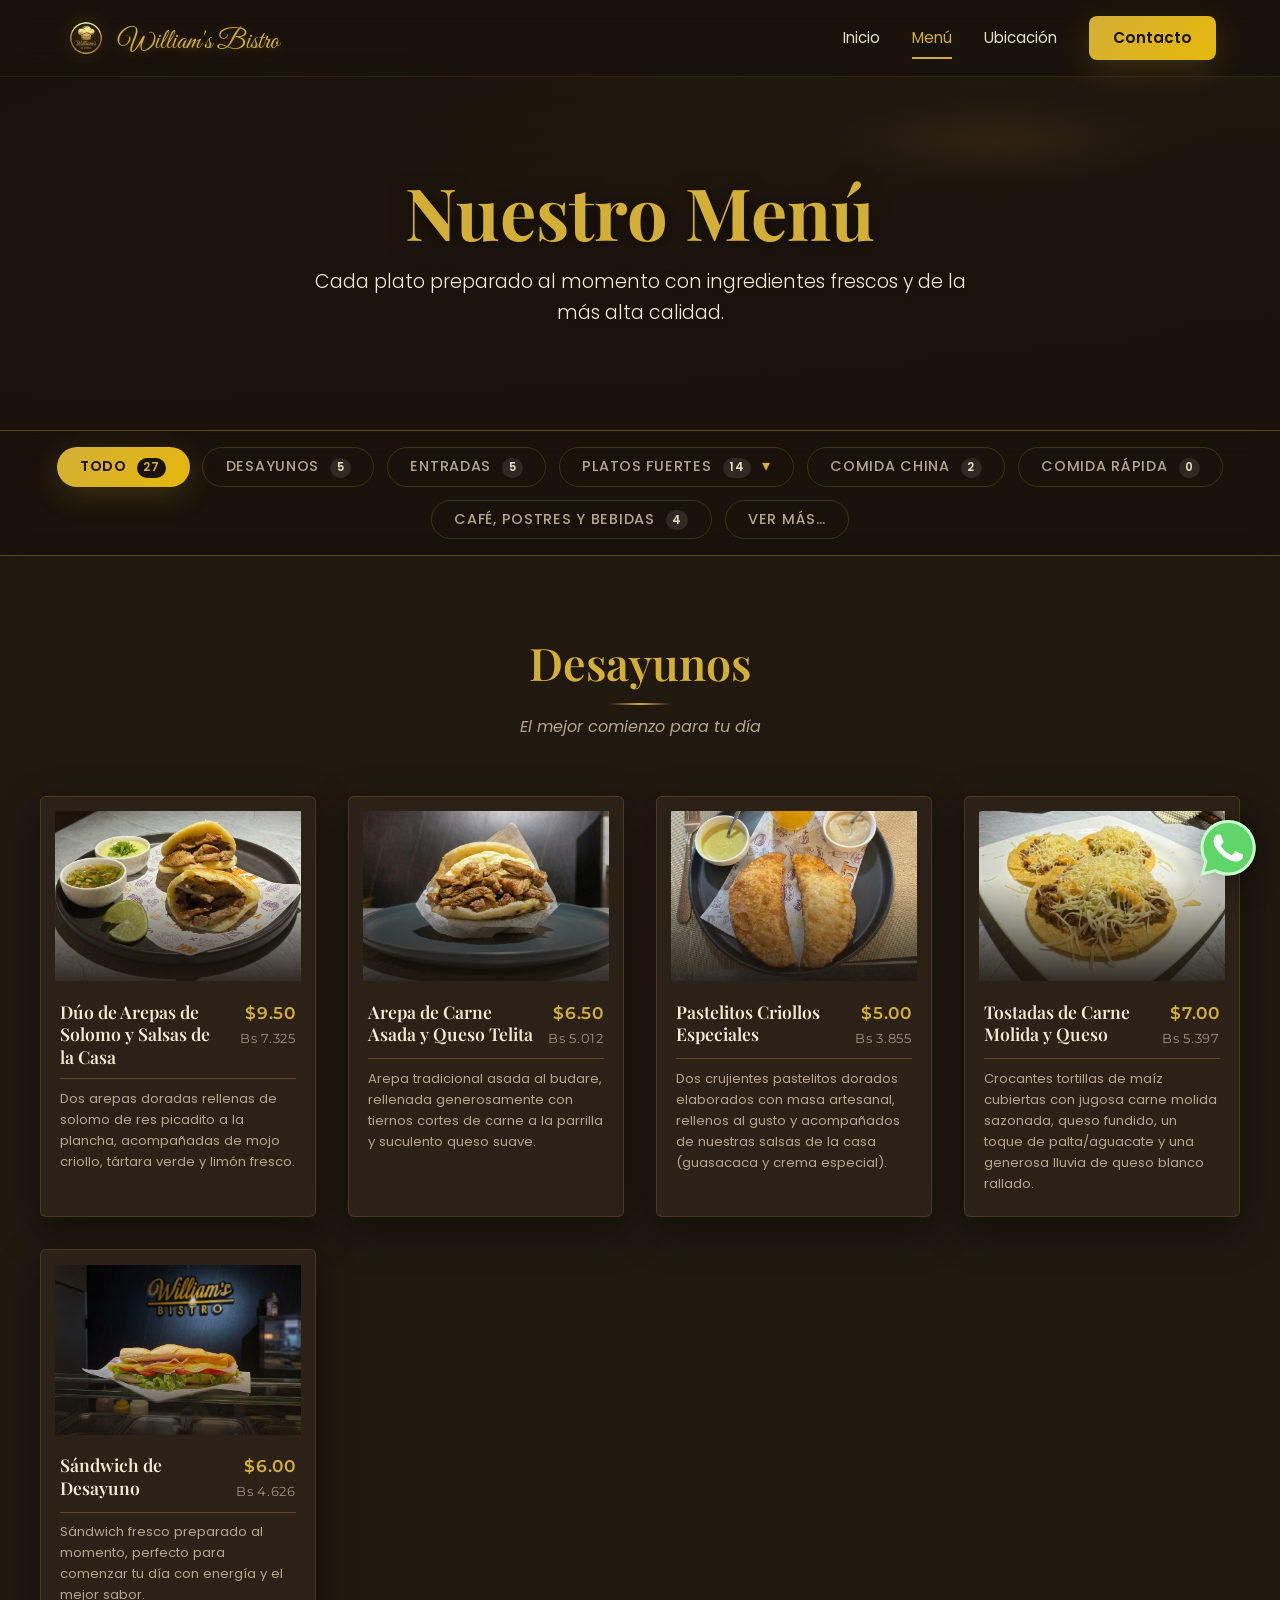
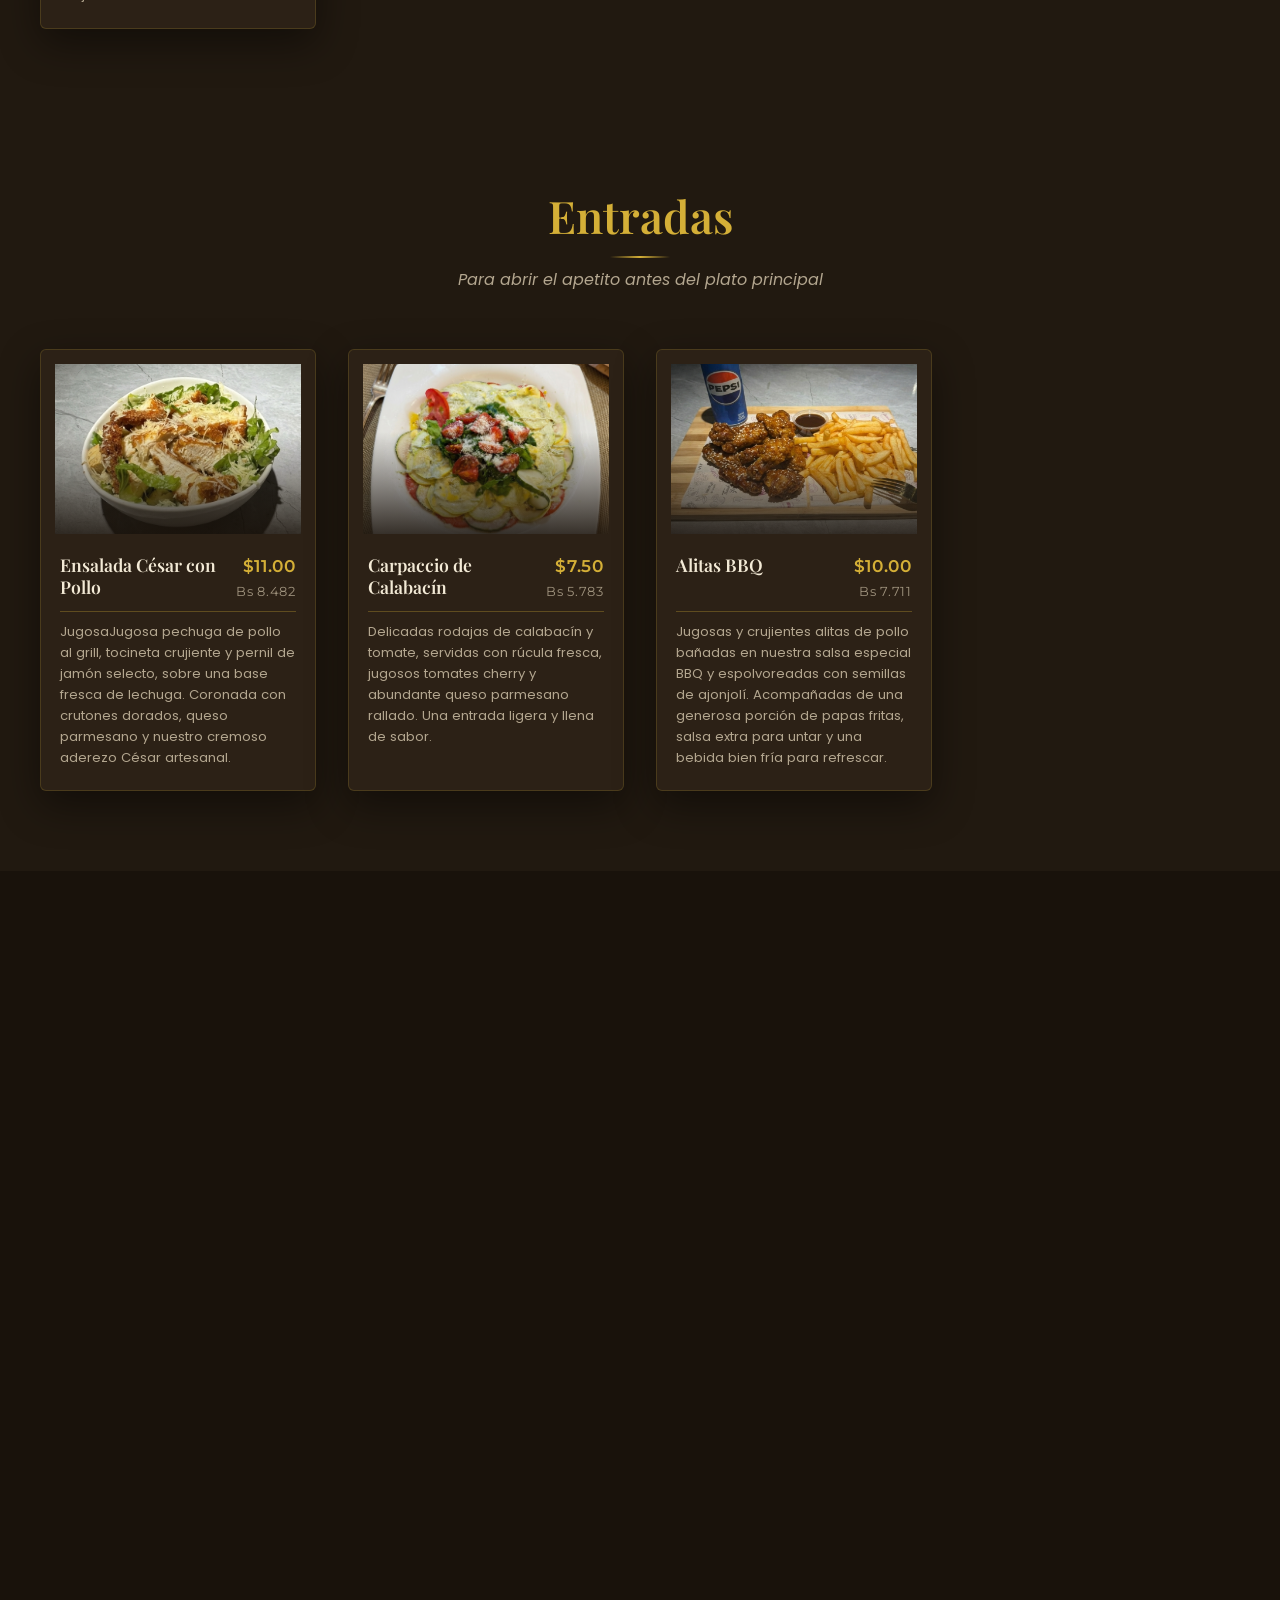
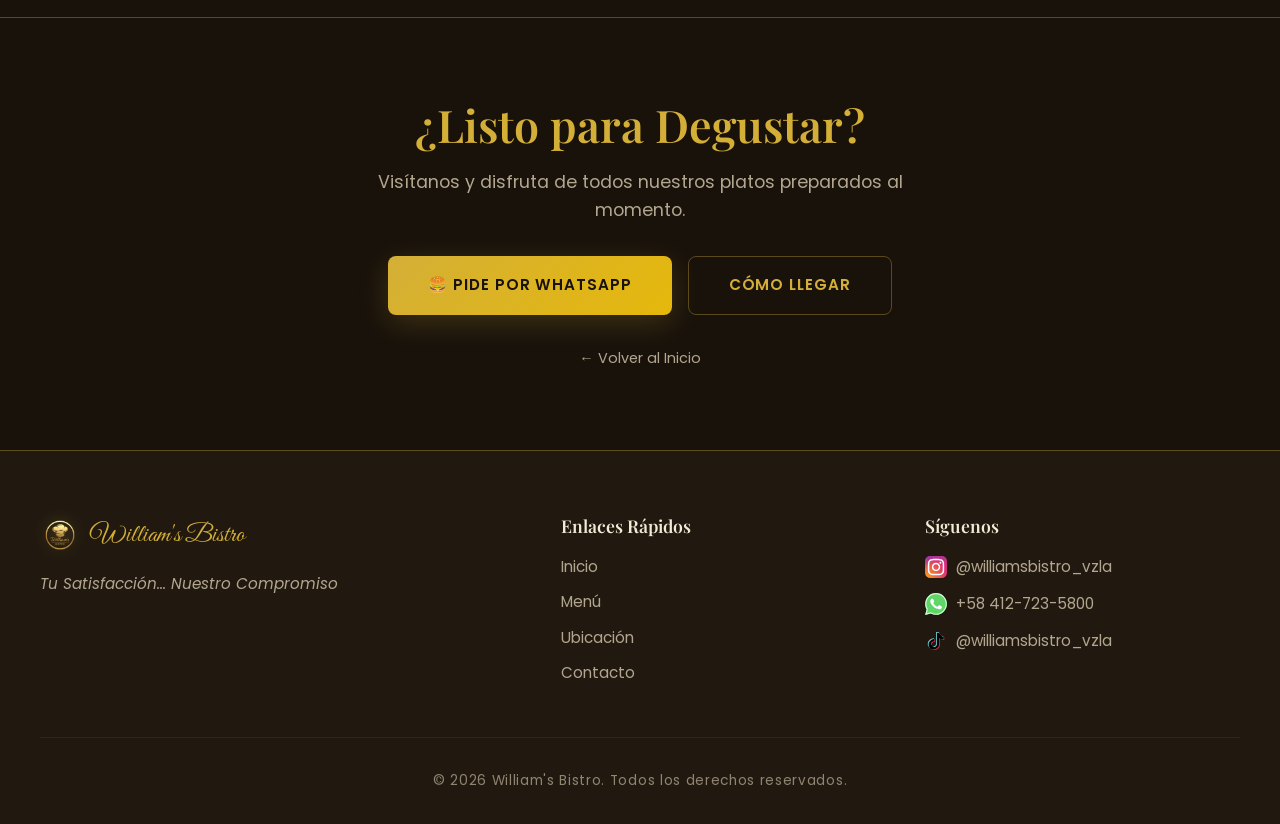
==== commit 78804364: "Resolve merge conflicts in precios.json and menu.html" ====
--- a/menu.html
+++ b/menu.html
@@ -254,7 +254,49 @@
             </p>
           </div>
         </article>
-
+        <article class="dish" data-category="desayunos" data-dish="Tostadas_Carne_Molida">
+          <div class="dish__image">
+            <img
+              src="./assets/tostadas_ternera.jpg"
+              alt="Tostadas de Carne Molida y Queso"
+              loading="lazy"
+              width="300"
+              height="200"
+            />
+          </div>
+          <div class="dish__body">
+            <div class="dish__head">
+              <h3 class="dish__name">Tostadas de Carne Molida y Queso</h3>
+              <span class="dish__price" data-usd="7.00">$7.00</span>
+            </div>
+            <p class="dish__desc">
+              Crocantes tortillas de maíz cubiertas con jugosa carne molida
+              sazonada, queso fundido, un toque de palta/aguacate y una
+              generosa lluvia de queso blanco rallado.
+            </p>
+          </div>
+        </article>
+        <article class="dish" data-category="desayunos" data-dish="Sandwich_Desayuno">
+          <div class="dish__image">
+            <img
+              src="./assets/Sandwich.jpg"
+              alt="Sándwich de Desayuno"
+              loading="lazy"
+              width="300"
+              height="200"
+            />
+          </div>
+          <div class="dish__body">
+            <div class="dish__head">
+              <h3 class="dish__name">Sándwich de Desayuno</h3>
+              <span class="dish__price" data-usd="6.00">$6.00</span>
+            </div>
+            <p class="dish__desc">
+              Sándwich fresco preparado al momento, perfecto para comenzar tu
+              día con energía y el mejor sabor.
+            </p>
+          </div>
+        </article>
       </div>
     </section>
 
@@ -338,10 +380,33 @@
         </p>
       </div>
       <div class="menu-section__grid">
-
-
-
-
+        <article
+          class="dish"
+          data-category="almuerzos"
+          data-subcategory="pastas"
+          data-dish="Pasta_Carbonara_con_Camarones"
+        >
+          <div class="dish__image">
+            <img
+              src="./assets/pasta1.jpg"
+              alt="Pasta Carbonara con Camarones"
+              loading="lazy"
+              width="300"
+              height="200"
+            />
+          </div>
+          <div class="dish__body">
+            <div class="dish__head">
+              <h3 class="dish__name">Pasta Carbonara con Camarones</h3>
+              <span class="dish__price" data-usd="11.00">$11.00</span>
+            </div>
+            <p class="dish__desc">
+              Pasta en una cremosa salsa de la casa, acompañada de jugosos
+              camarones salteados, crujientes trozos de tocineta y terminada con
+              queso parmesano y hierbas frescas.
+            </p>
+          </div>
+        </article>
         <article class="dish" data-category="almuerzos" data-subcategory="pollo_broaster" data-dish="Cazuela_Mariscos_Ajillo">
           <div class="dish__image">
             <img
@@ -604,19 +669,7 @@
             </div>
             <p class="dish__desc">Camarones salteados al vino blanco, servidos sobre una cama de pasta en cremosa salsa de la casa con maíz dulce. Acompañada con crocante pan al ajillo.</p>
           </div>
-        </article>
-      </div>
-    </section>
-
-    <!-- ======================= SECCIÓN PLATOS FUERTES ======================= -->
-    <section class="menu-section" id="almuerzos" data-category="almuerzos">
-      <div class="menu-section__header">
-        <h2 class="menu-section__title">Platos Fuertes</h2>
-        <p class="menu-section__desc">
-          Platos fuertes preparados al momento
-        </p>
-      </div>
-      <div class="menu-section__grid">
+        </article>
         <article class="dish" data-category="almuerzos" data-subcategory="pollo_broaster" data-dish="Pollo_Canasta">
           <div class="dish__image">
             <img
@@ -751,6 +804,7 @@
             <p class="dish__desc">Base de brownie meloso cubierto con fudge de chocolate caliente, trozos crujientes de galleta Oreo y galleta entera superior.</p>
           </div>
         </article>
+
         <article class="dish" data-category="jugos" data-dish="Mocachino">
           <div class="dish__image">
             <img
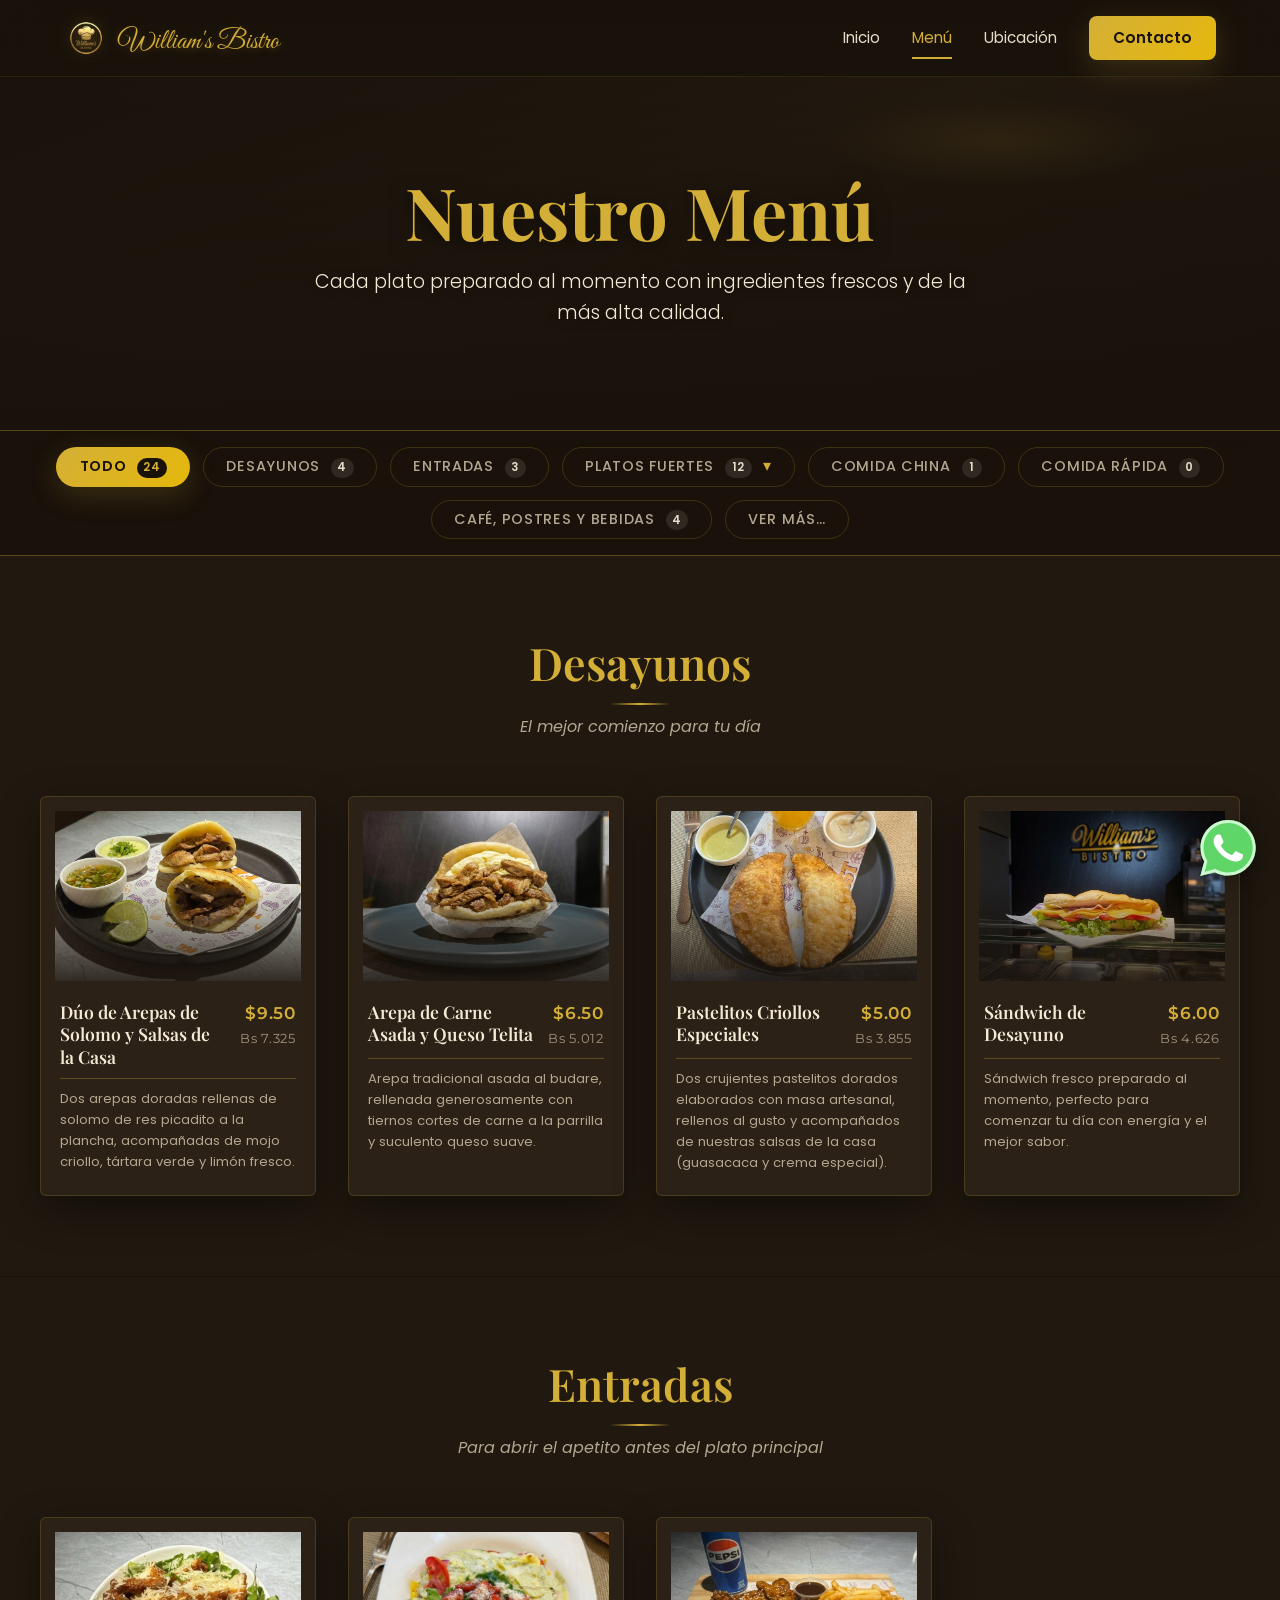
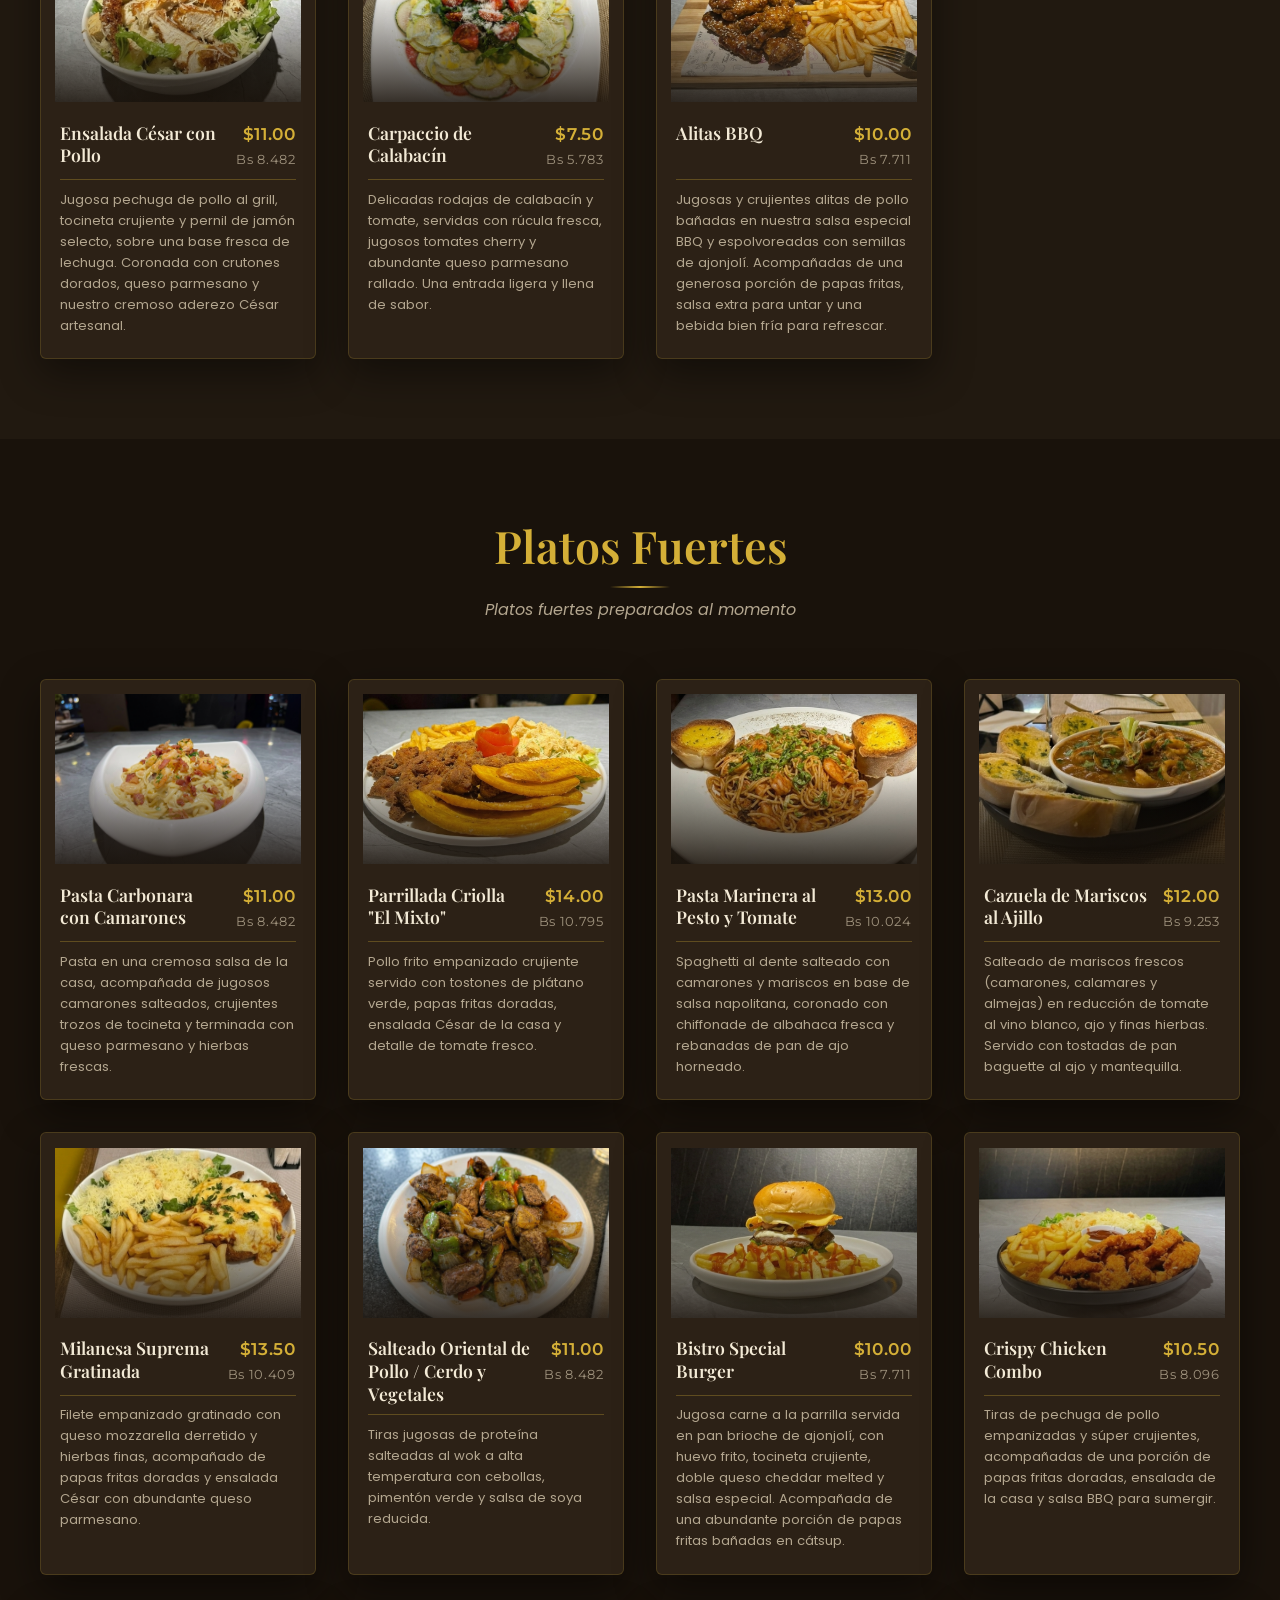
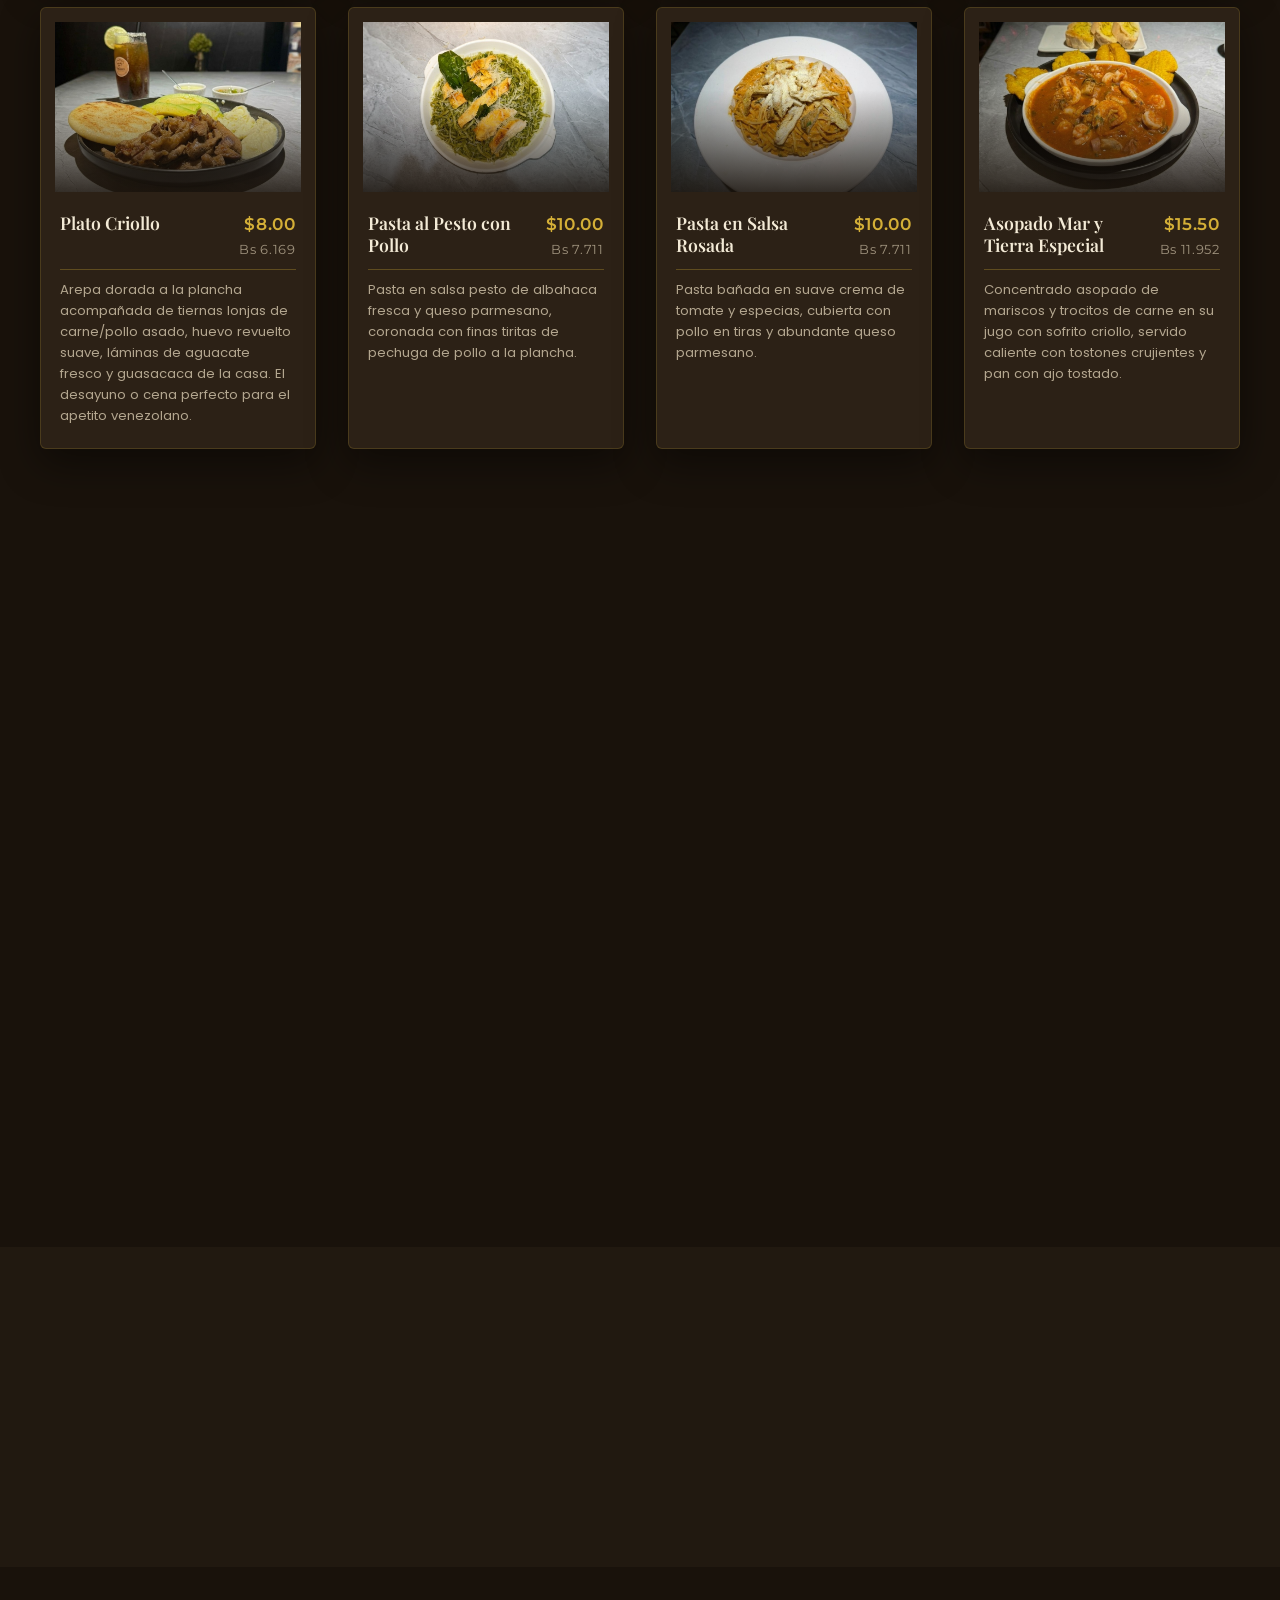
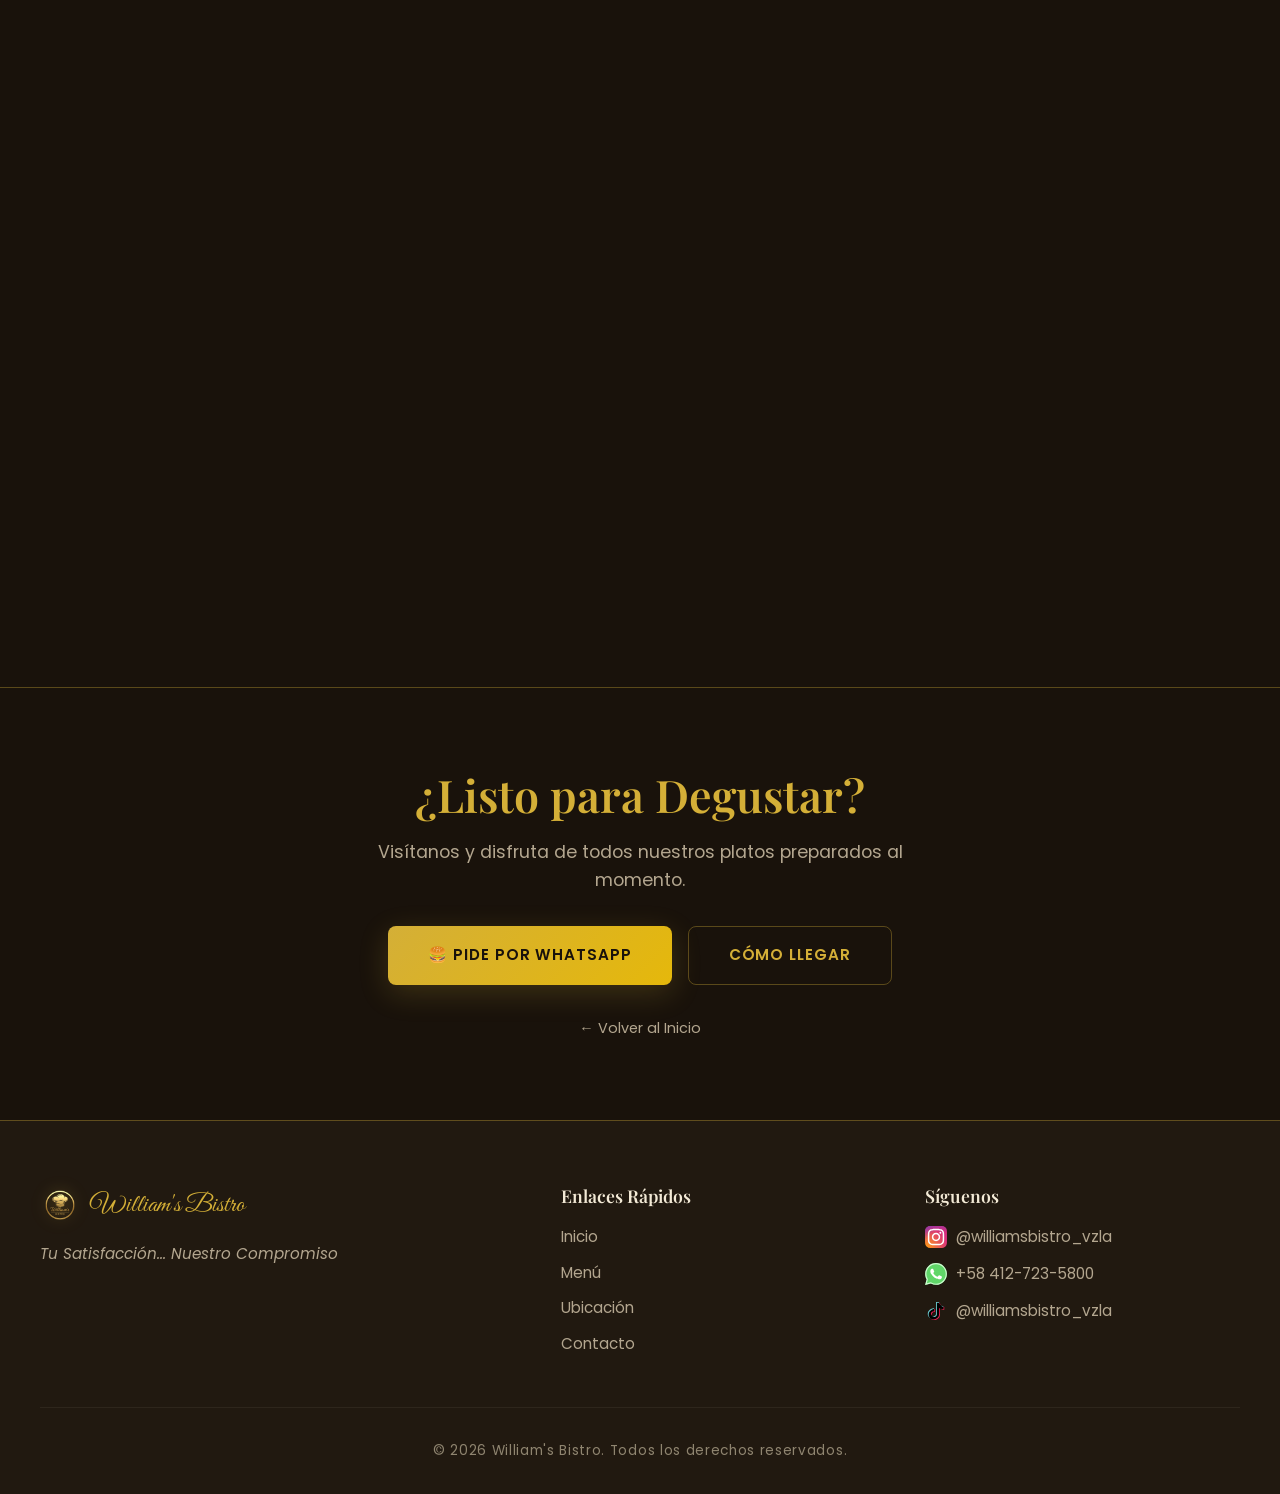
==== commit d67ca35a: "Merge: resolver conflicto en menu.html (entradas unificadas, sandwich restaurado, precios)" ====
--- a/menu.html
+++ b/menu.html
@@ -254,28 +254,6 @@
             </p>
           </div>
         </article>
-        <article class="dish" data-category="desayunos" data-dish="Tostadas_Carne_Molida">
-          <div class="dish__image">
-            <img
-              src="./assets/tostadas_ternera.jpg"
-              alt="Tostadas de Carne Molida y Queso"
-              loading="lazy"
-              width="300"
-              height="200"
-            />
-          </div>
-          <div class="dish__body">
-            <div class="dish__head">
-              <h3 class="dish__name">Tostadas de Carne Molida y Queso</h3>
-              <span class="dish__price" data-usd="7.00">$7.00</span>
-            </div>
-            <p class="dish__desc">
-              Crocantes tortillas de maíz cubiertas con jugosa carne molida
-              sazonada, queso fundido, un toque de palta/aguacate y una
-              generosa lluvia de queso blanco rallado.
-            </p>
-          </div>
-        </article>
         <article class="dish" data-category="desayunos" data-dish="Sandwich_Desayuno">
           <div class="dish__image">
             <img
@@ -309,7 +287,7 @@
         </p>
       </div>
       <div class="menu-section__grid">
-        <article class="dish" data-category="entradas" data-dish="Ensalada_Cesar" data-subcategory="entradas">
+        <article class="dish" data-category="entradas" data-dish="Ensalada_Cesar">
           <div class="dish__image">
             <img
               src="./assets/ensalada_cesar.jpeg"
@@ -324,10 +302,10 @@
               <h3 class="dish__name">Ensalada César con Pollo</h3>
               <span class="dish__price" data-usd="11.00">$11.00</span>
             </div>
-            <p class="dish__desc">JugosaJugosa pechuga de pollo al grill, tocineta crujiente y pernil de jamón selecto, sobre una base fresca de lechuga. Coronada con crutones dorados, queso parmesano y nuestro cremoso aderezo César artesanal.</p>
-          </div>
-        </article>
-        <article class="dish" data-category="entradas" data-dish="Carpaccio" data-subcategory="entradas">
+            <p class="dish__desc">Jugosa pechuga de pollo al grill, tocineta crujiente y pernil de jamón selecto, sobre una base fresca de lechuga. Coronada con crutones dorados, queso parmesano y nuestro cremoso aderezo César artesanal.</p>
+          </div>
+        </article>
+        <article class="dish" data-category="entradas" data-dish="Carpaccio">
           <div class="dish__image">
             <img
               src="./assets/carpaccio.jpeg"
@@ -345,7 +323,11 @@
             <p class="dish__desc">Delicadas rodajas de calabacín y tomate, servidas con rúcula fresca, jugosos tomates cherry y abundante queso parmesano rallado. Una entrada ligera y llena de sabor.</p>
           </div>
         </article>
-        <article class="dish" data-category="entradas" data-dish="Alitas_BBQ">
+        <article
+          class="dish"
+          data-category="entradas"
+          data-dish="Alitas_BBQ"
+        >
           <div class="dish__image">
             <img
               src="./assets/plato5.jpg"
@@ -407,6 +389,7 @@
             </p>
           </div>
         </article>
+
         <article class="dish" data-category="almuerzos" data-subcategory="pollo_broaster" data-dish="Cazuela_Mariscos_Ajillo">
           <div class="dish__image">
             <img
@@ -650,44 +633,6 @@
               <span class="dish__price">$15.50</span>
             </div>
             <p class="dish__desc">Concentrado asopado de mariscos y trocitos de carne en su jugo con sofrito criollo, servido caliente con tostones crujientes y pan con ajo tostado.</p>
-          </div>
-        </article>
-        <article class="dish" data-category="almuerzos" data-subcategory="pastas" data-dish="Pasta_Con_Camarones">
-          <div class="dish__image">
-            <img
-              src="./assets/pasta_con_camarones.jpeg"
-              alt="Pasta con Camarones"
-              loading="lazy"
-              width="300"
-              height="200"
-            />
-          </div>
-          <div class="dish__body">
-            <div class="dish__head">
-              <h3 class="dish__name">Pasta con Camarones en Salsa Blanca</h3>
-              <span class="dish__price" data-usd="15.00">$15.00</span>
-            </div>
-            <p class="dish__desc">Camarones salteados al vino blanco, servidos sobre una cama de pasta en cremosa salsa de la casa con maíz dulce. Acompañada con crocante pan al ajillo.</p>
-          </div>
-        </article>
-        <article class="dish" data-category="almuerzos" data-subcategory="pollo_broaster" data-dish="Pollo_Canasta">
-          <div class="dish__image">
-            <img
-              src="./assets/pollo canasta.jpg"
-              alt="Pollo Canasta"
-              loading="lazy"
-              width="300"
-              height="200"
-            />
-          </div>
-          <div class="dish__body">
-            <div class="dish__head">
-              <h3 class="dish__name">Pollo a la Canasta</h3>
-              <span class="dish__price" data-usd="17.00">$17.00</span>
-            </div>
-            <p class="dish__desc">
-              Disfruta de nuestros jugosos bocados de pechuga de pollo empanizados, acompañados de una generosa ración de papas fritas bien calientes y crujientes, listos para sumergir en nuestras salsas de la casa.
-            </p>
           </div>
         </article>
       </div>
@@ -702,7 +647,7 @@
         </p>
       </div>
       <div class="menu-section__grid">
-        <article class="dish" data-category="comida_china" data-dish="Arroz_Chino" data-subcategory="comida_china">
+        <article class="dish" data-category="comida_china" data-dish="Arroz_Chino">
           <div class="dish__image">
             <img
               src="./assets/arroz_chino.jpeg"
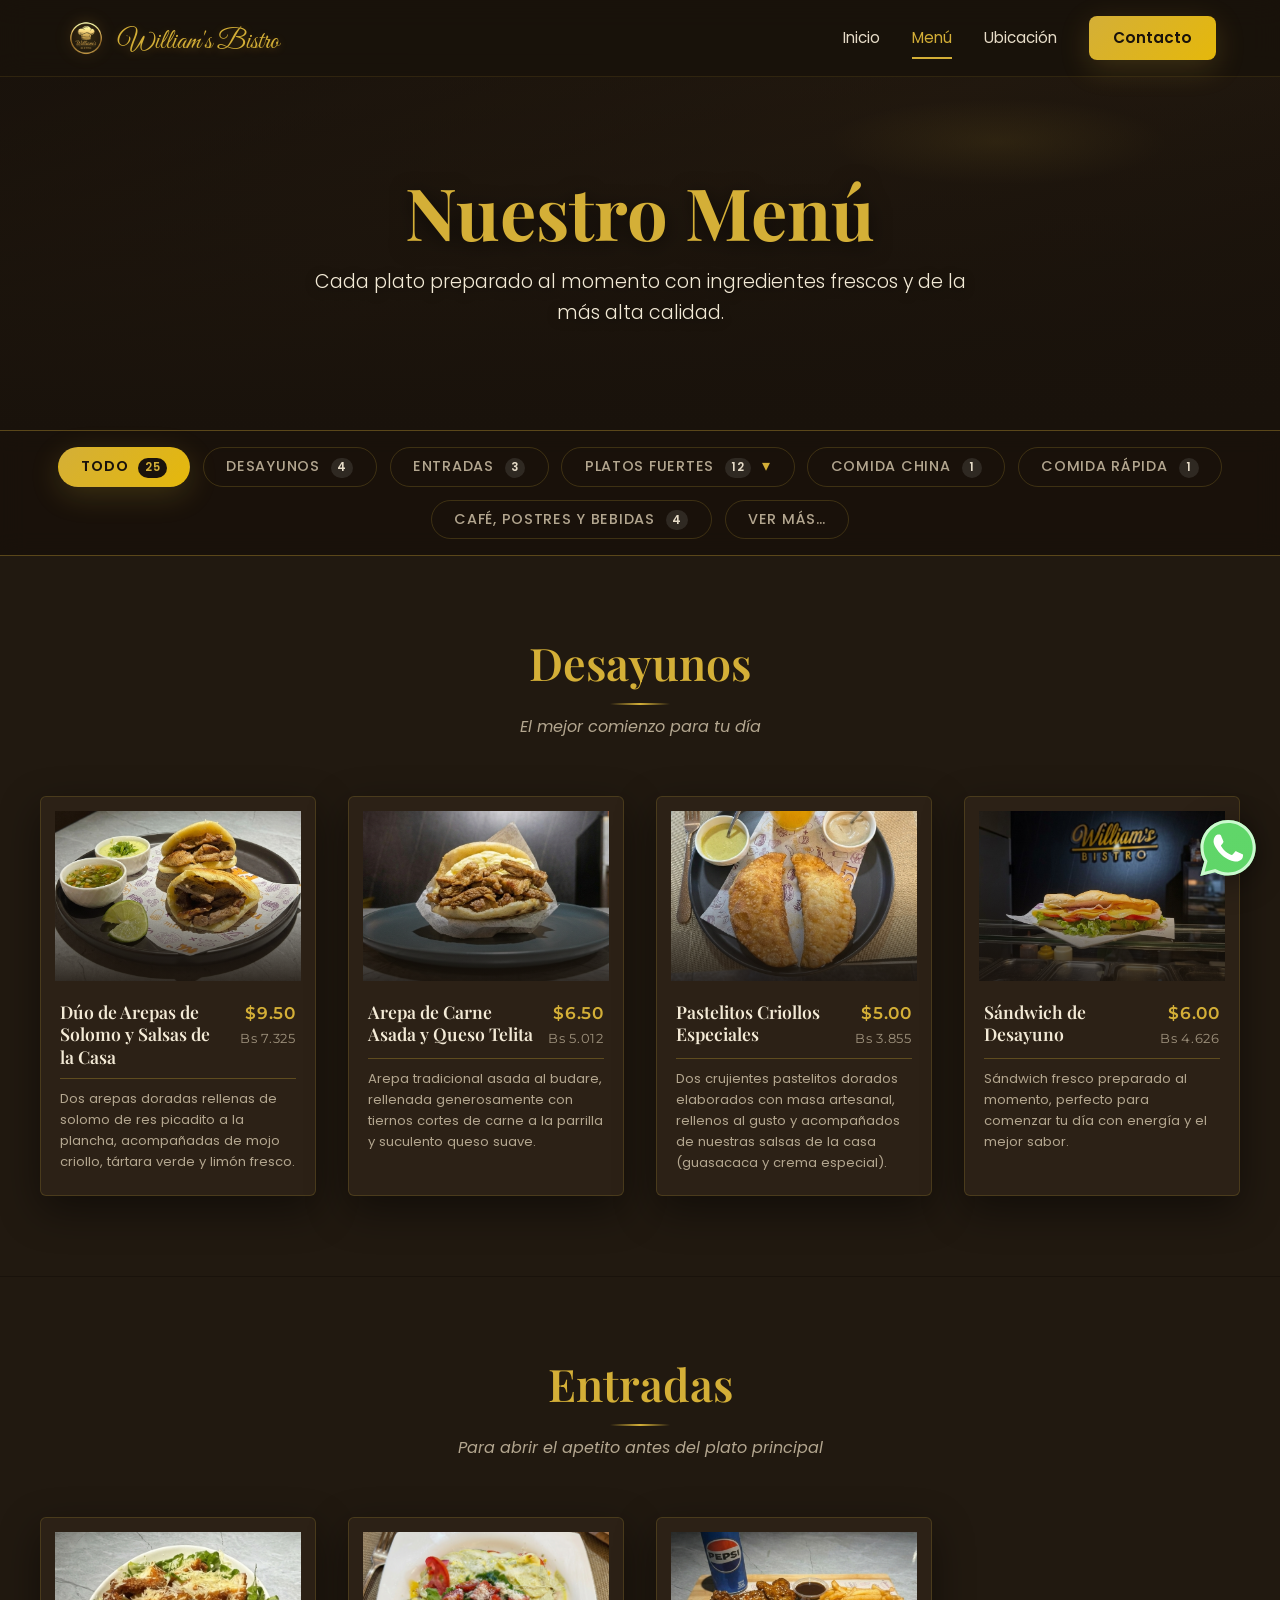
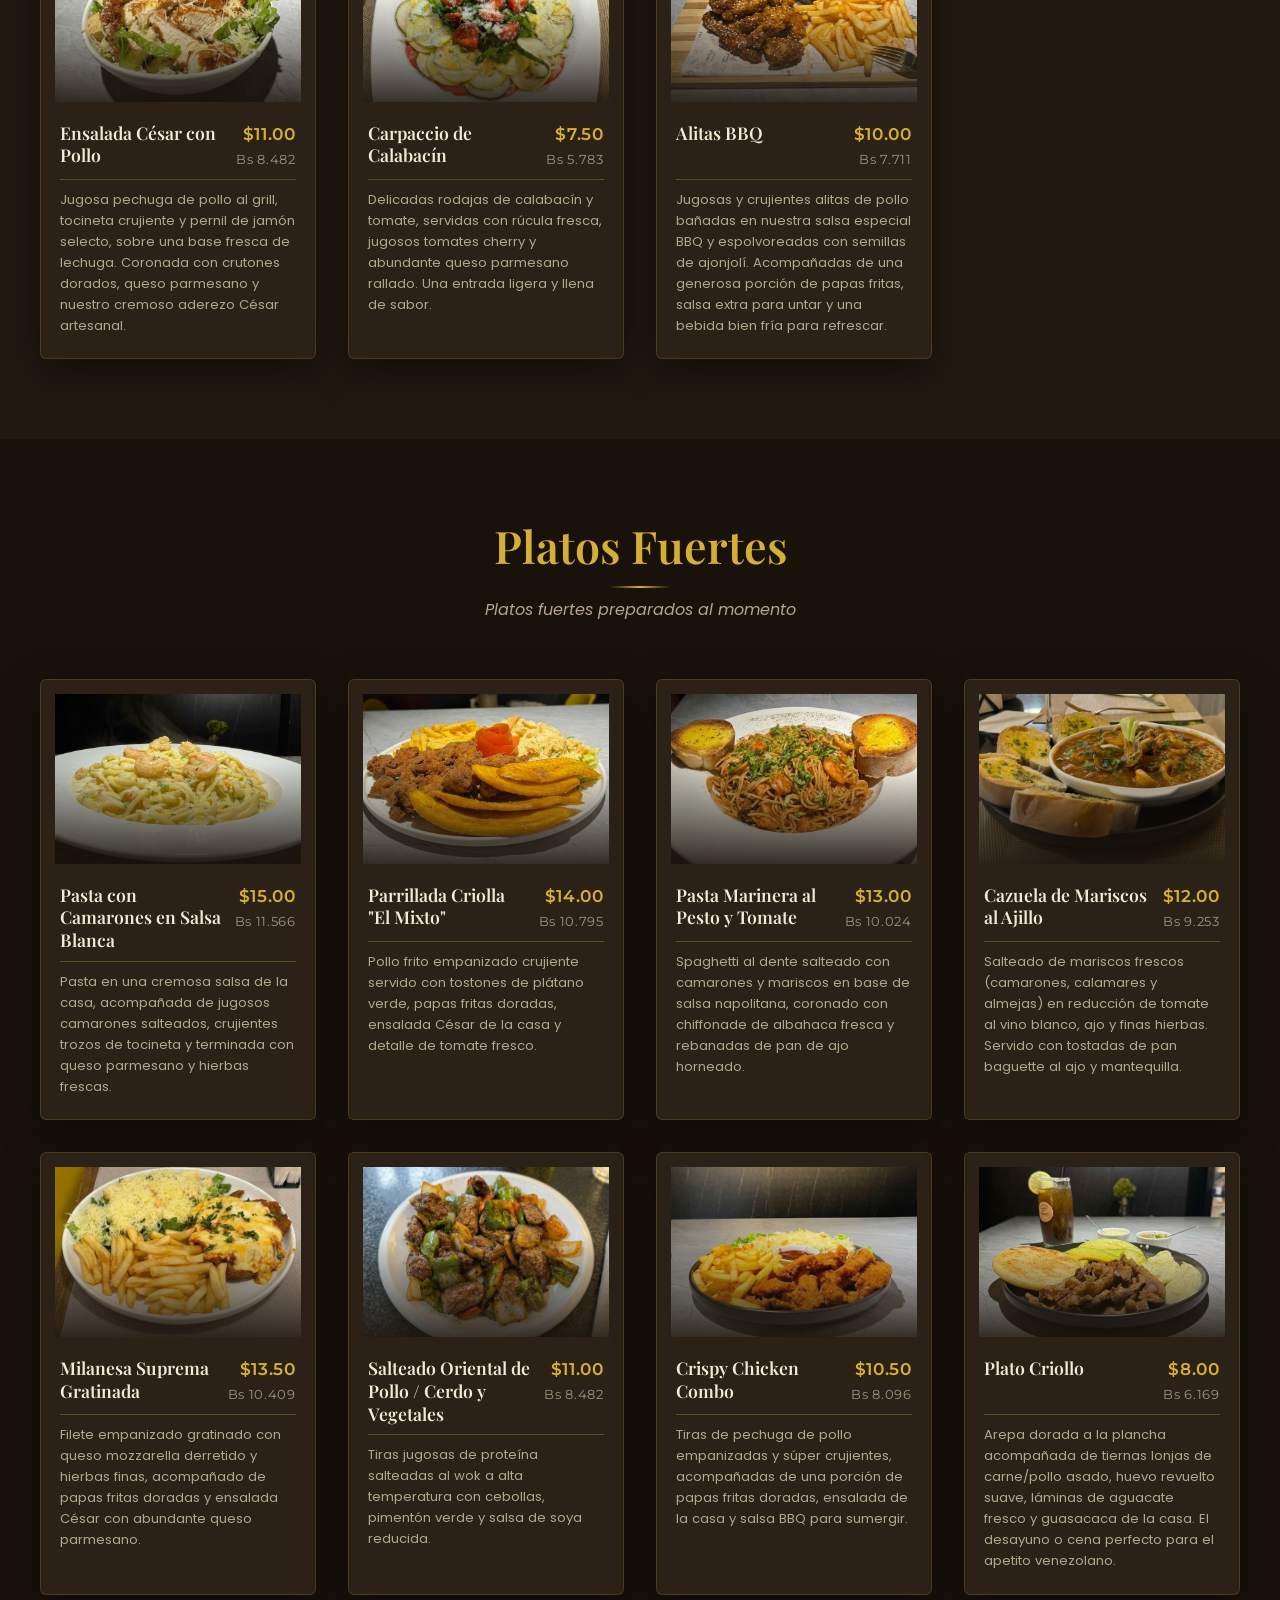
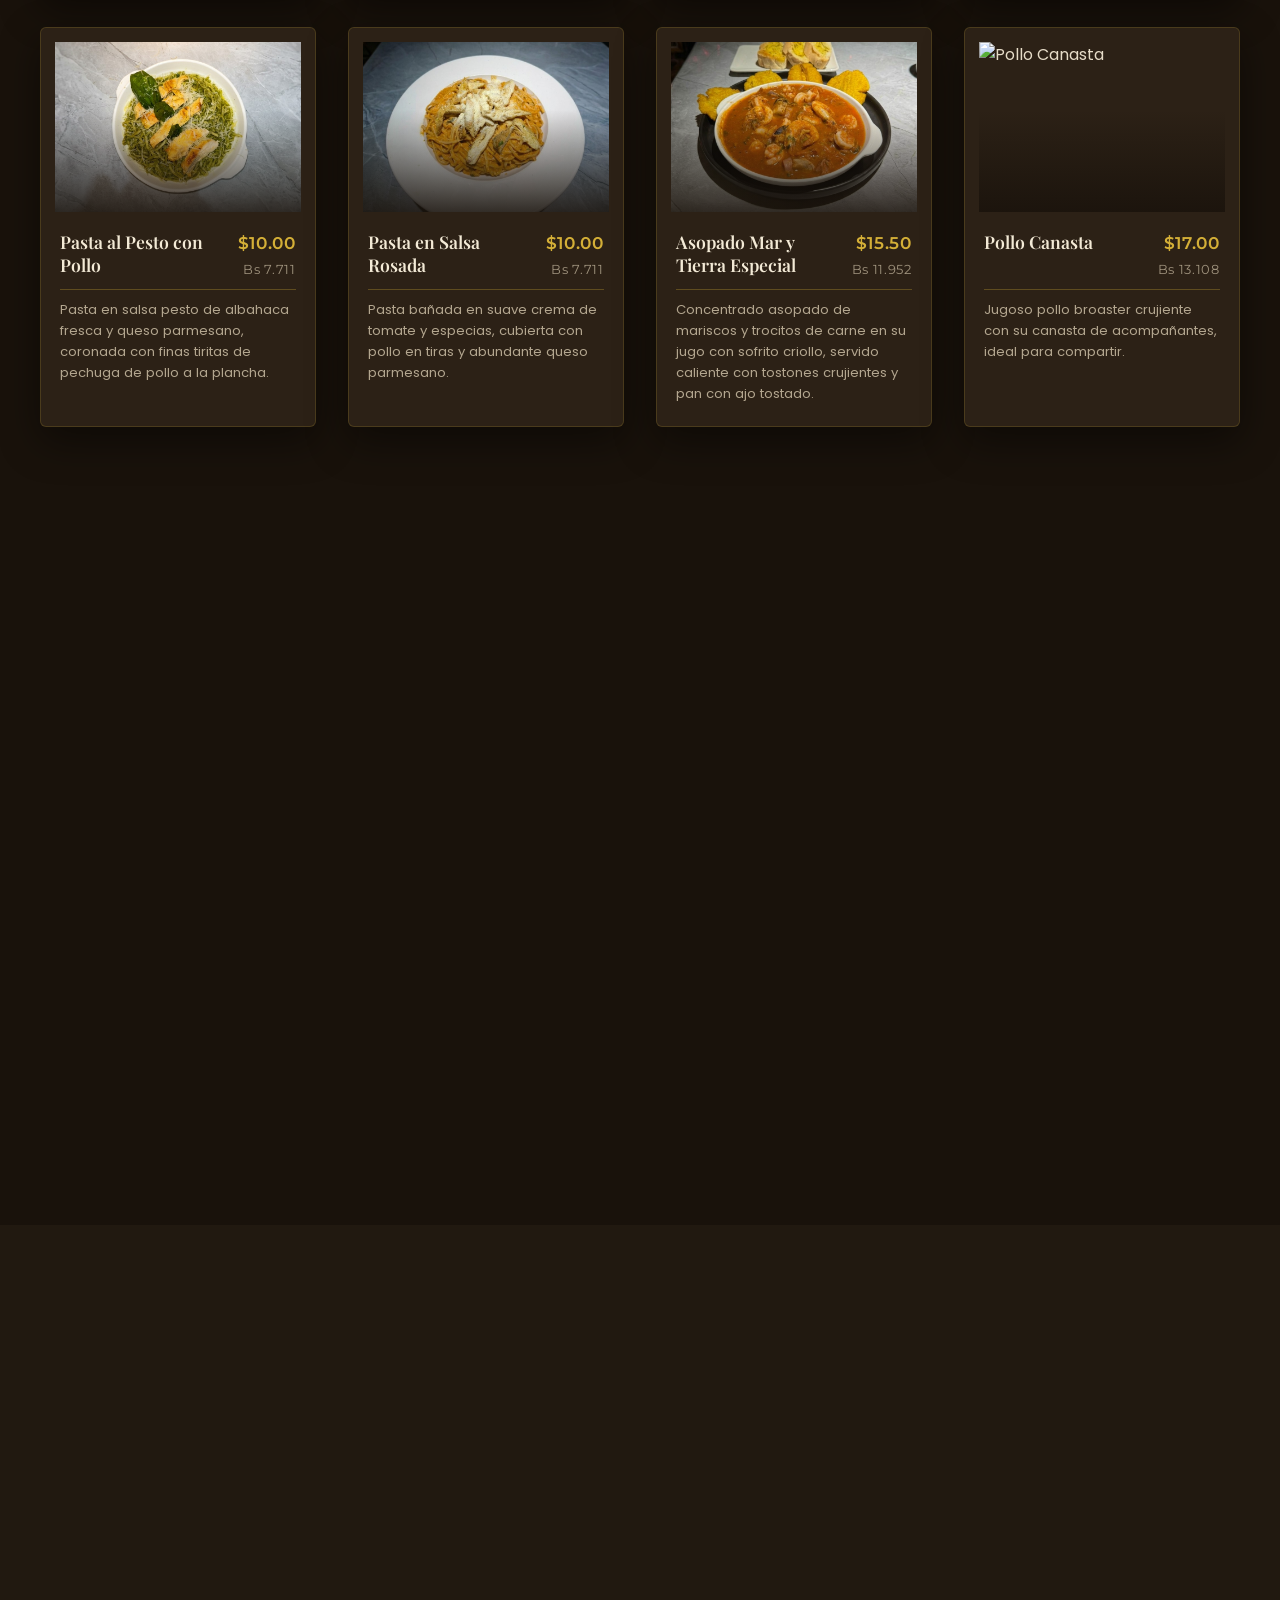
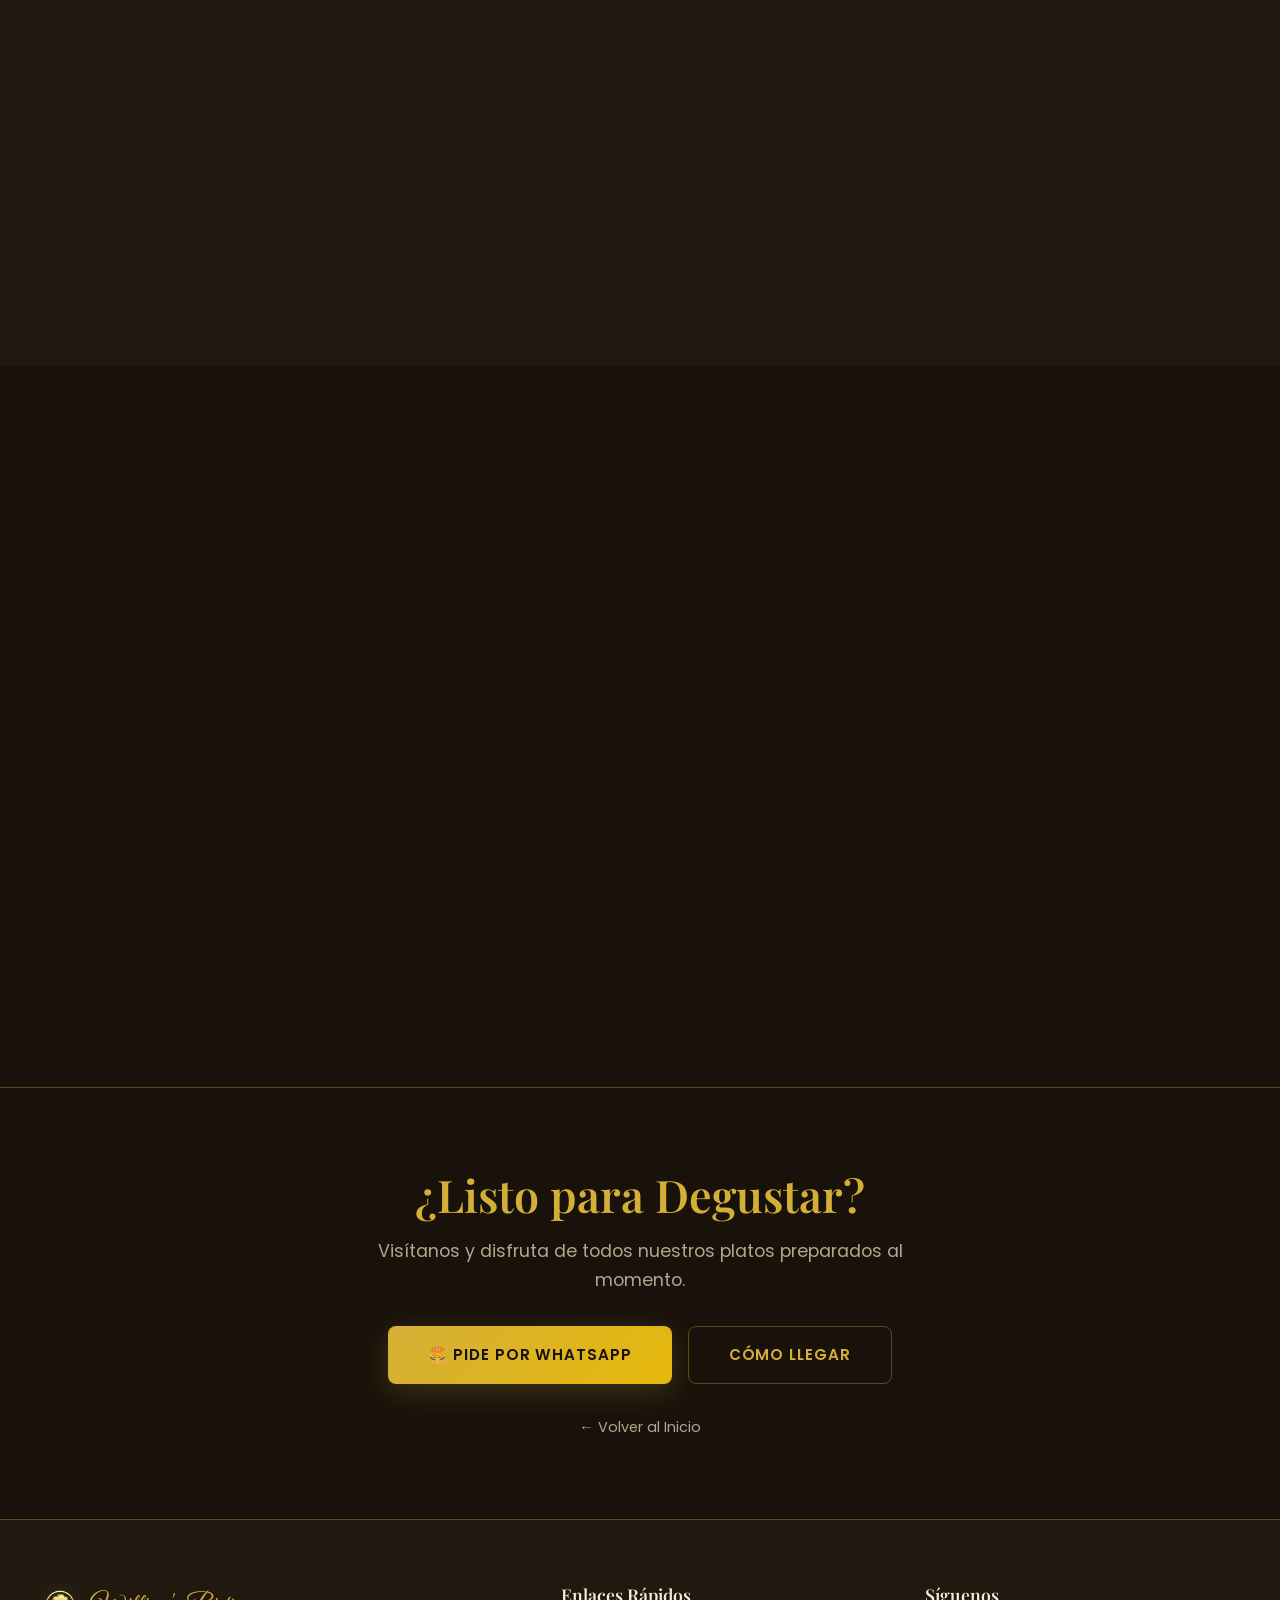
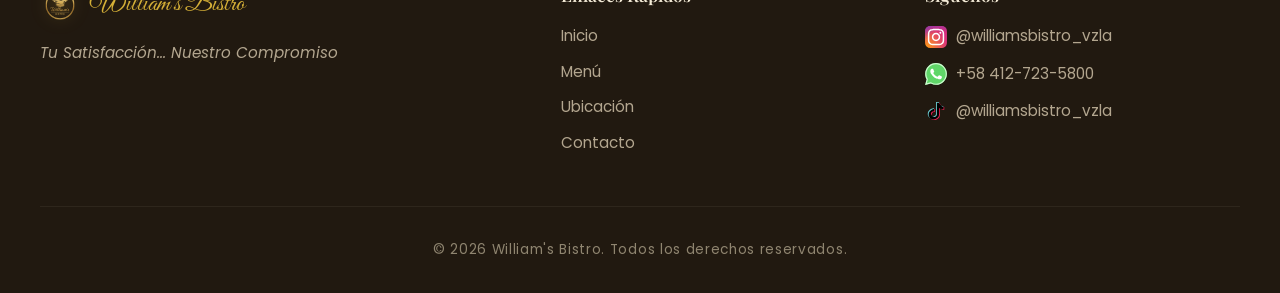
==== commit c487c6e3: "cambio de secciones, precios y imagenes" ====
--- a/menu.html
+++ b/menu.html
@@ -366,21 +366,21 @@
           class="dish"
           data-category="almuerzos"
           data-subcategory="pastas"
-          data-dish="Pasta_Carbonara_con_Camarones"
+          data-dish="Pasta_con_Camarones_en_Salsa_Blanca"
         >
           <div class="dish__image">
             <img
-              src="./assets/pasta1.jpg"
-              alt="Pasta Carbonara con Camarones"
-              loading="lazy"
-              width="300"
-              height="200"
-            />
-          </div>
-          <div class="dish__body">
-            <div class="dish__head">
-              <h3 class="dish__name">Pasta Carbonara con Camarones</h3>
-              <span class="dish__price" data-usd="11.00">$11.00</span>
+              src="./assets/pasta_con_camarones.jpeg"
+              alt="Pasta con Camarones en Salsa Blanca"
+              loading="lazy"
+              width="300"
+              height="200"
+            />
+          </div>
+          <div class="dish__body">
+            <div class="dish__head">
+              <h3 class="dish__name">Pasta con Camarones en Salsa Blanca</h3>
+              <span class="dish__price" data-usd="15.00">$15.00</span>
             </div>
             <p class="dish__desc">
               Pasta en una cremosa salsa de la casa, acompañada de jugosos
@@ -482,7 +482,7 @@
           </div>
         </article>
 
-        <article class="dish" data-category="almuerzos" data-subcategory="pastas" data-dish="Pasta_Marinera_Pesto">
+        <article class="dish" data-category="almuerzos" data-dish="Pasta_Marinera_Pesto">
           <div class="dish__image">
             <img
               src="./assets/carnesalteada.jpg"
@@ -500,34 +500,6 @@
             <p class="dish__desc">
               Tiras jugosas de proteína salteadas al wok a alta temperatura con
               cebollas, pimentón verde y salsa de soya reducida.
-            </p>
-          </div>
-        </article>
-
-        <article
-          class="dish"
-          data-category="almuerzos"
-          data-dish="Bistro_Special_Burger"
-        >
-          <div class="dish__image">
-            <img
-              src="./assets/hamburguesa1.jpg"
-              alt="Bistro Special Burger"
-              loading="lazy"
-              width="300"
-              height="200"
-            />
-          </div>
-          <div class="dish__body">
-            <div class="dish__head">
-              <h3 class="dish__name">Bistro Special Burger</h3>
-              <span class="dish__price" data-usd="10.00">$10.00</span>
-            </div>
-            <p class="dish__desc">
-              Jugosa carne a la parrilla servida en pan brioche de ajonjolí, con
-              huevo frito, tocineta crujiente, doble queso cheddar melted y
-              salsa especial. Acompañada de una abundante porción de papas
-              fritas bañadas en cátsup.
             </p>
           </div>
         </article>
@@ -633,6 +605,28 @@
               <span class="dish__price">$15.50</span>
             </div>
             <p class="dish__desc">Concentrado asopado de mariscos y trocitos de carne en su jugo con sofrito criollo, servido caliente con tostones crujientes y pan con ajo tostado.</p>
+          </div>
+        </article>
+
+        <article class="dish" data-category="almuerzos" data-subcategory="pollo_broaster" data-dish="Pollo_Canasta">
+          <div class="dish__image">
+            <img
+              src="./assets/pollo canasta.jpg"
+              alt="Pollo Canasta"
+              loading="lazy"
+              width="300"
+              height="200"
+            />
+          </div>
+          <div class="dish__body">
+            <div class="dish__head">
+              <h3 class="dish__name">Pollo Canasta</h3>
+              <span class="dish__price" data-usd="17.00">$17.00</span>
+            </div>
+            <p class="dish__desc">
+              Jugoso pollo broaster crujiente con su canasta de acompañantes,
+              ideal para compartir.
+            </p>
           </div>
         </article>
       </div>
@@ -677,6 +671,33 @@
         </p>
       </div>
       <div class="menu-section__grid">
+        <article
+          class="dish"
+          data-category="comida_rapida"
+          data-dish="Bistro_Special_Burger"
+        >
+          <div class="dish__image">
+            <img
+              src="./assets/hamburguesa1.jpg"
+              alt="Burguer Cheese"
+              loading="lazy"
+              width="300"
+              height="200"
+            />
+          </div>
+          <div class="dish__body">
+            <div class="dish__head">
+              <h3 class="dish__name">Burguer Cheese</h3>
+              <span class="dish__price" data-usd="9.00">$9.00</span>
+            </div>
+            <p class="dish__desc">
+              Jugosa carne a la parrilla servida en pan brioche de ajonjolí, con
+              doble queso cheddar y
+              salsa especial. Acompañada de una abundante porción de papas
+              fritas bañadas en kétchup.
+            </p>
+          </div>
+        </article>
       </div>
     </section>
 
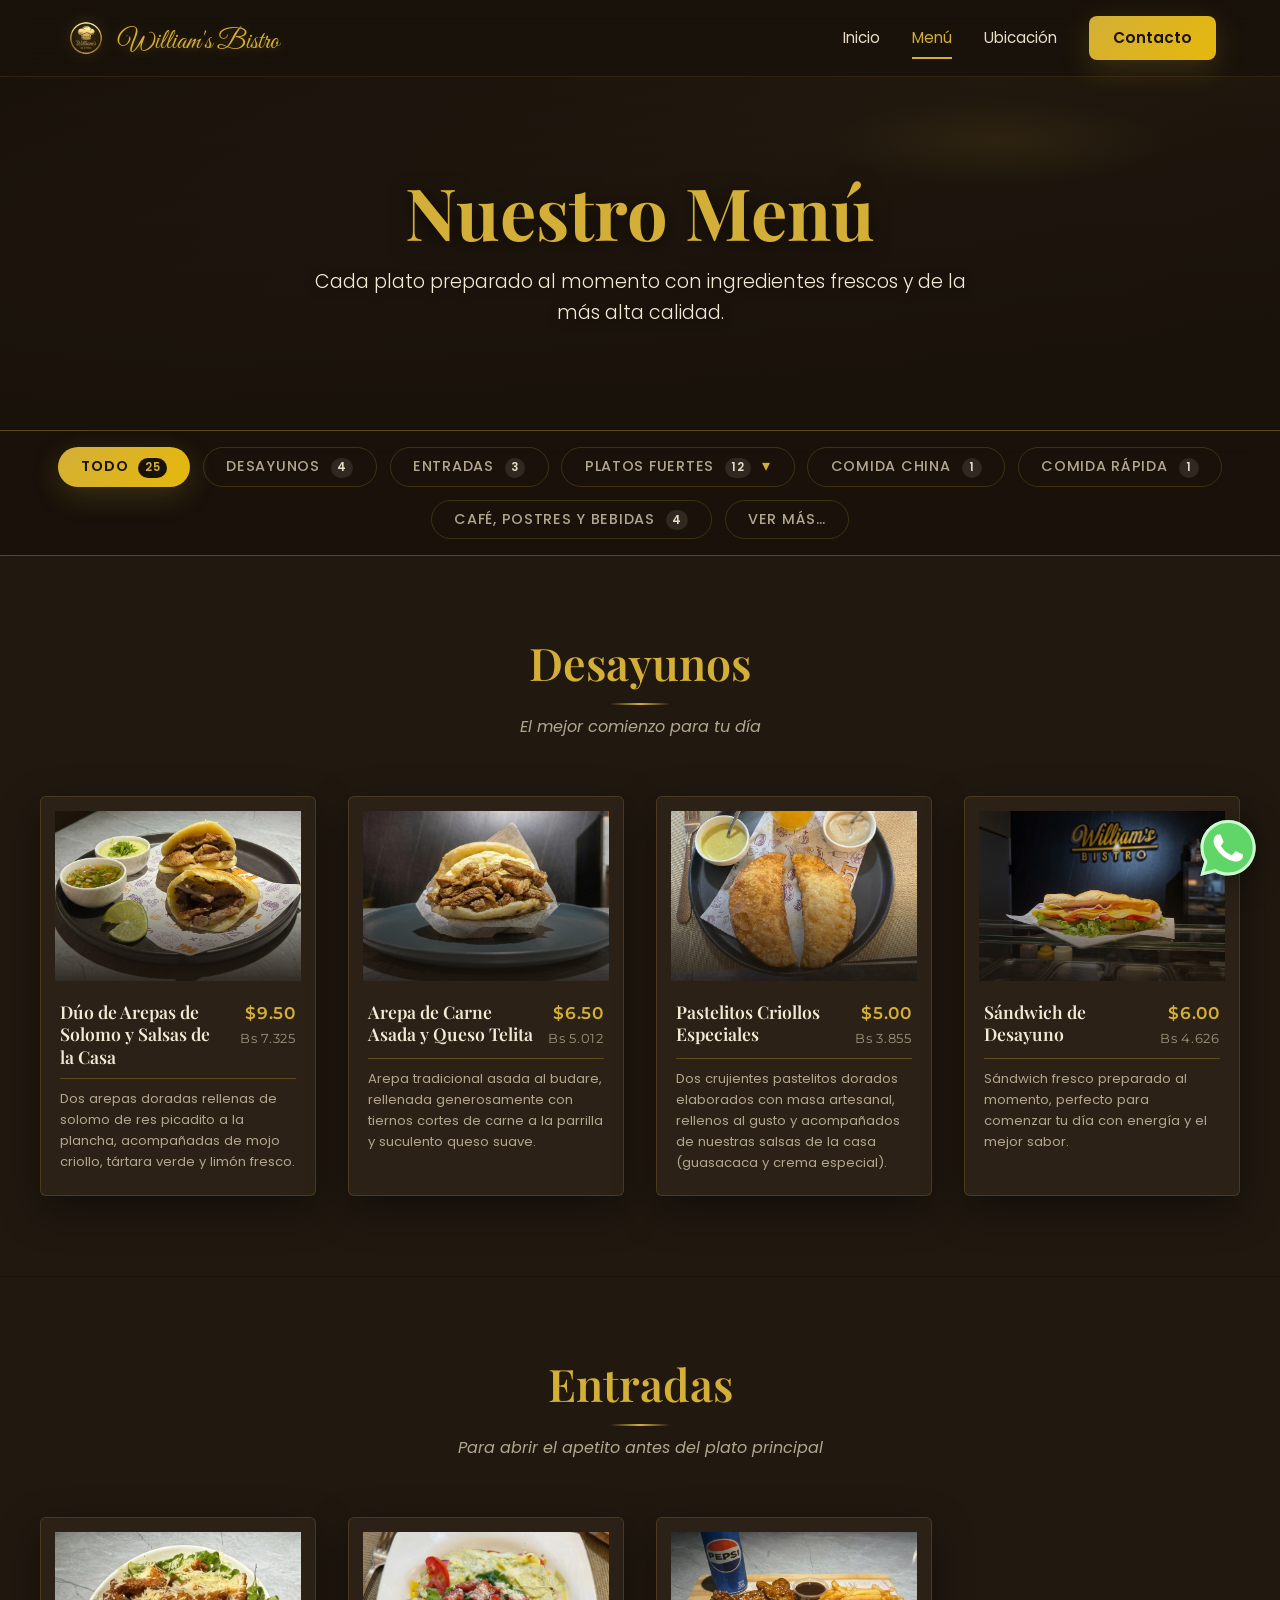
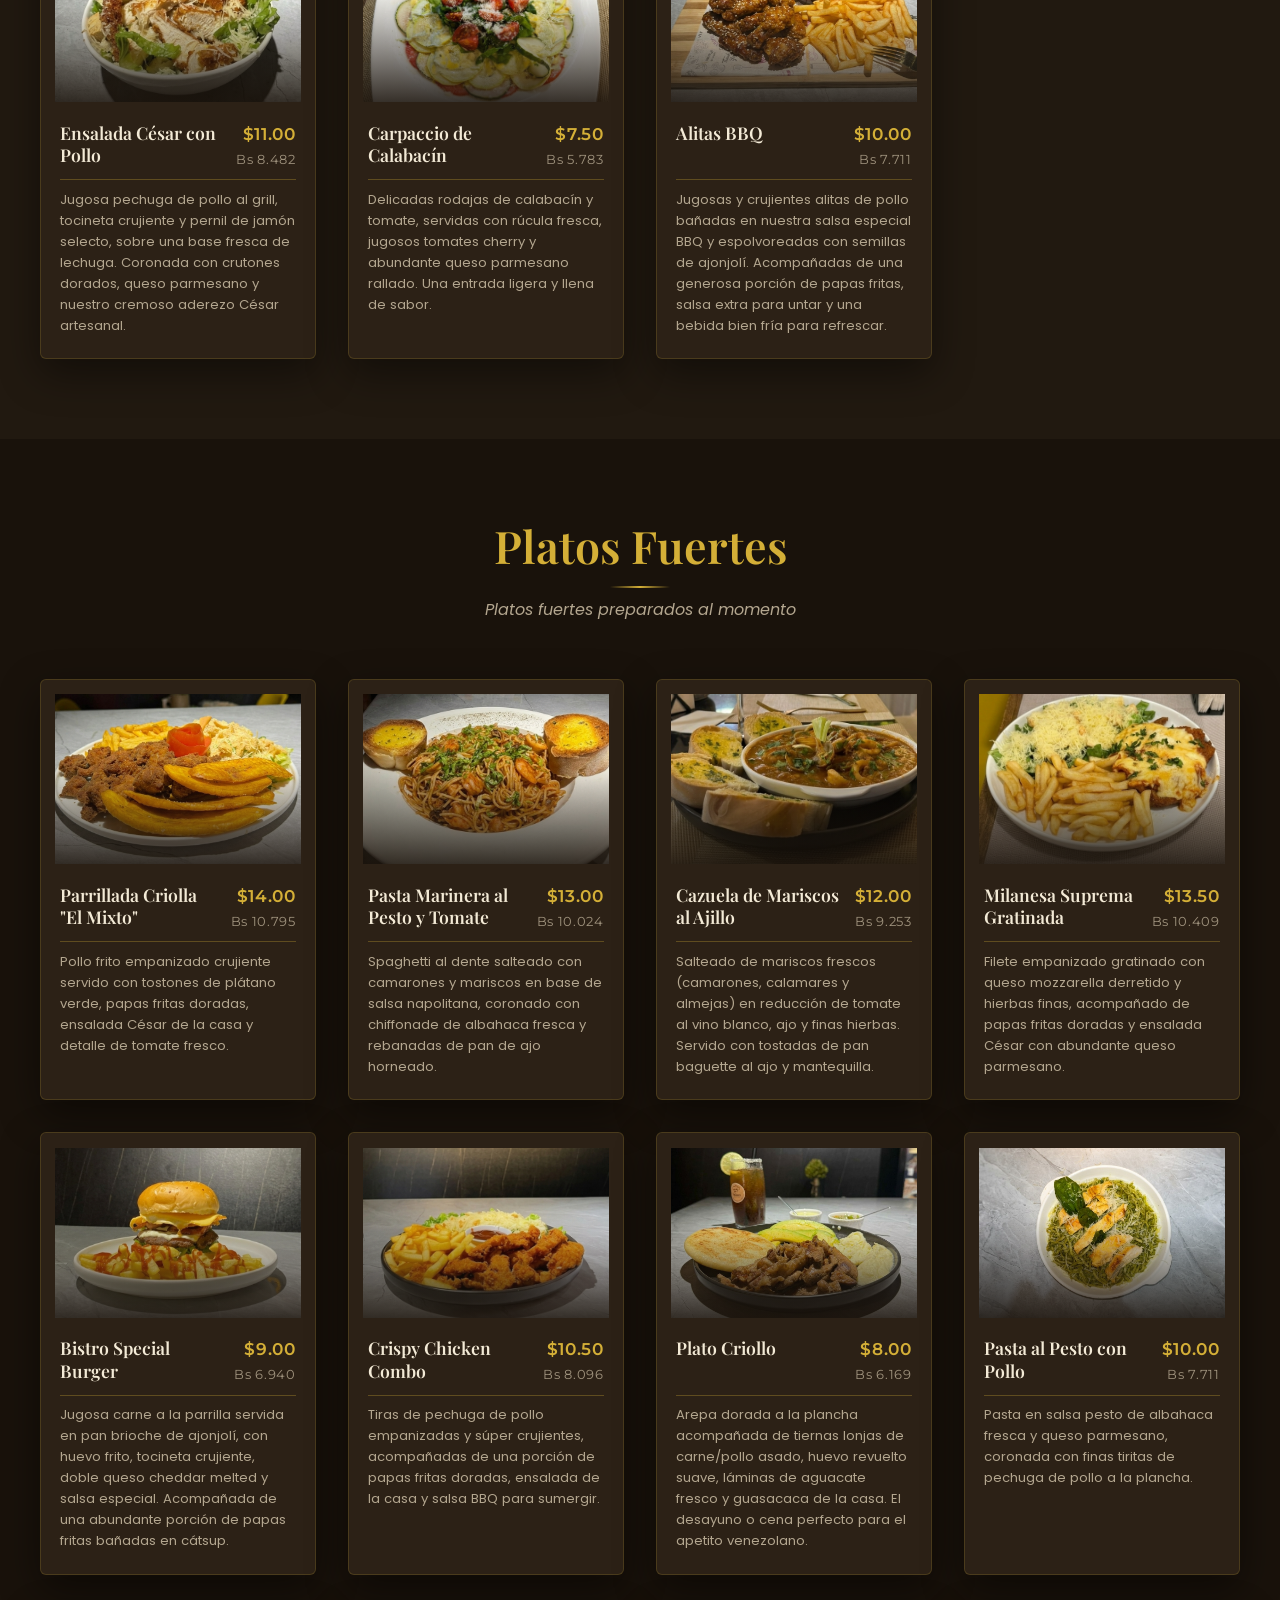
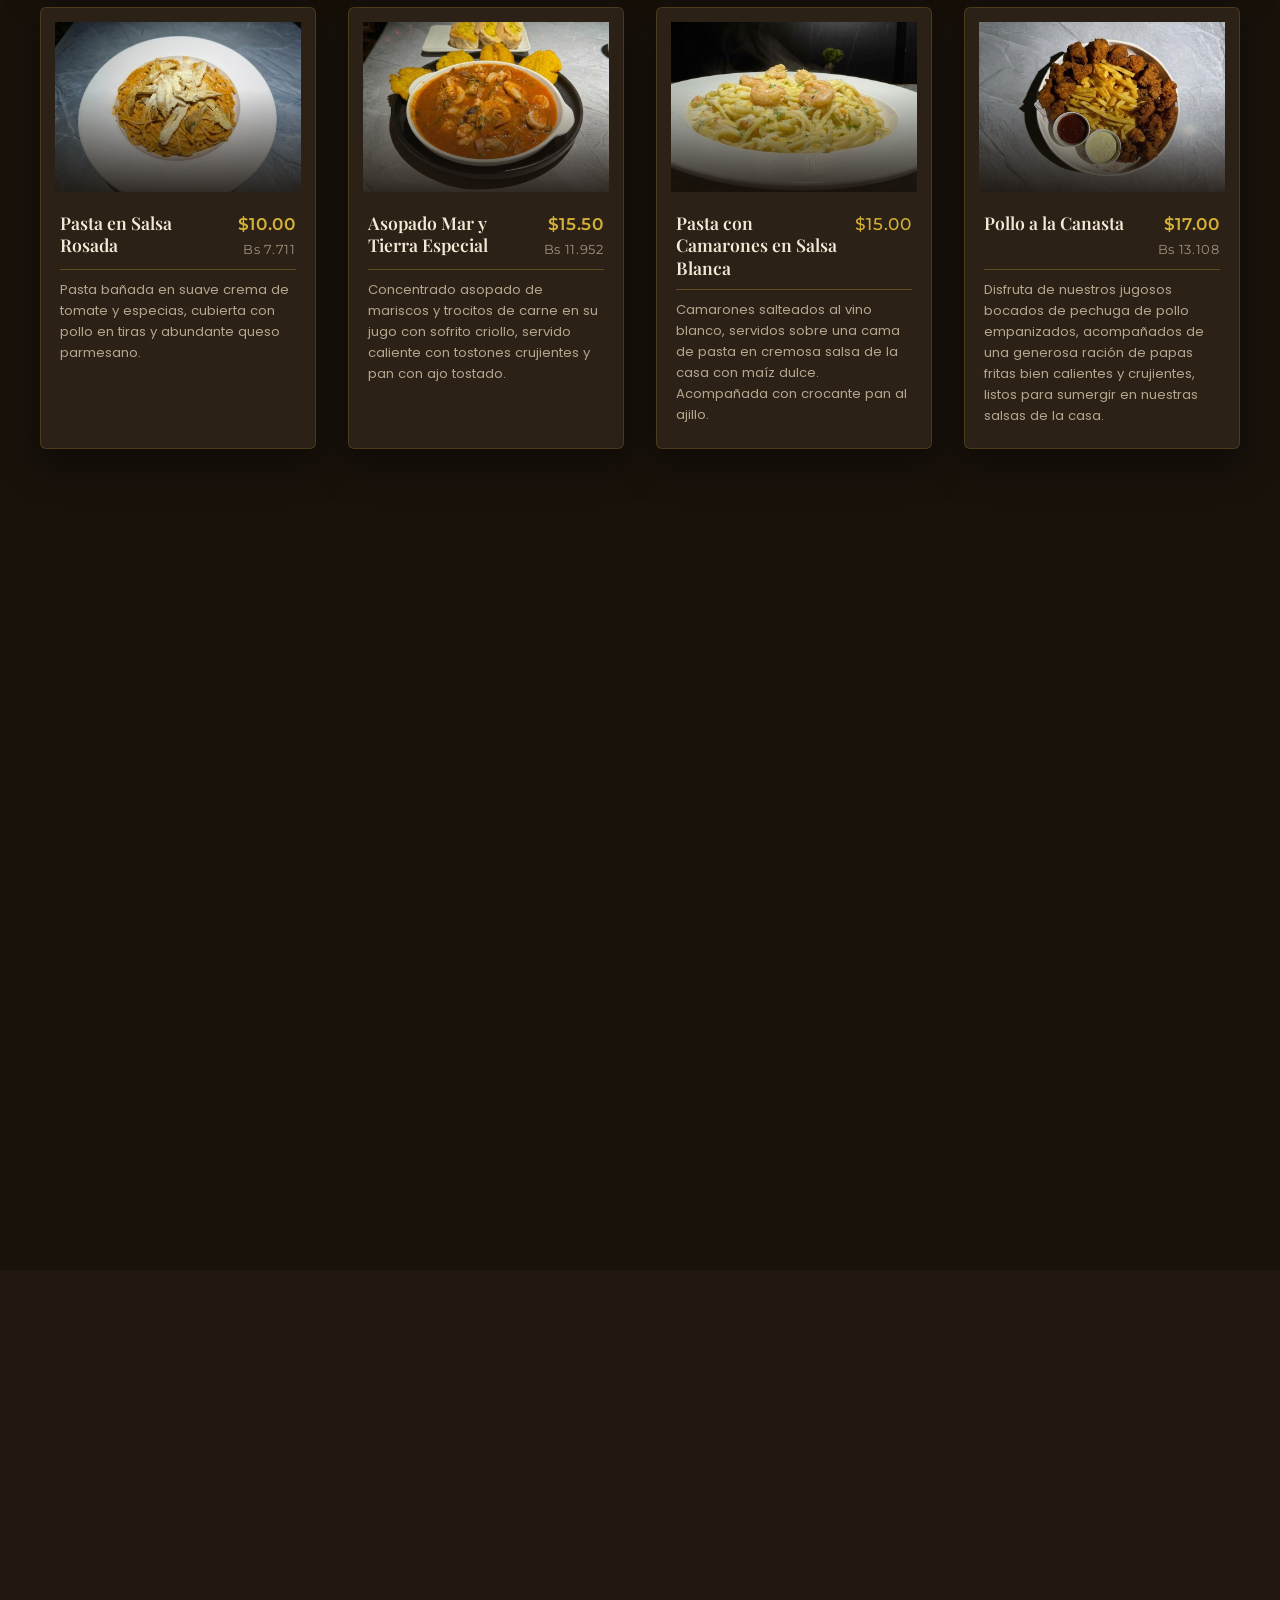
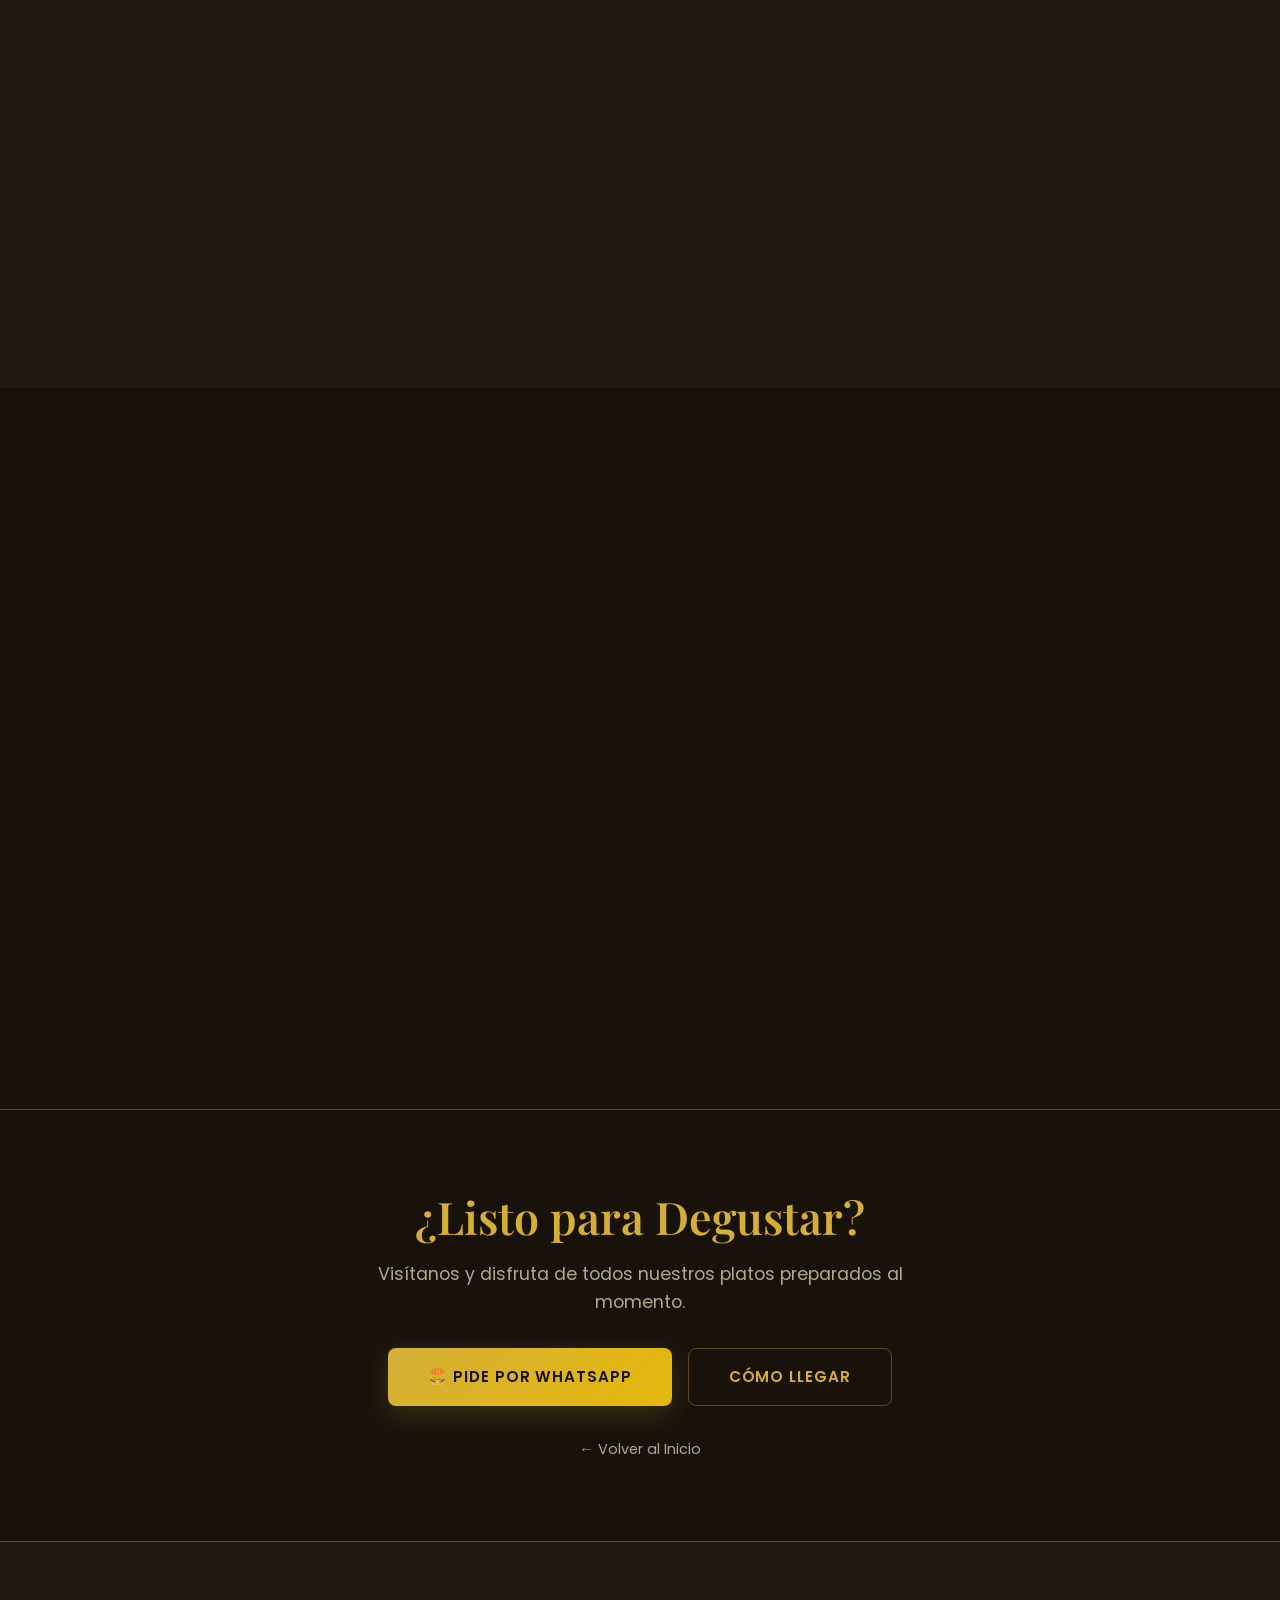
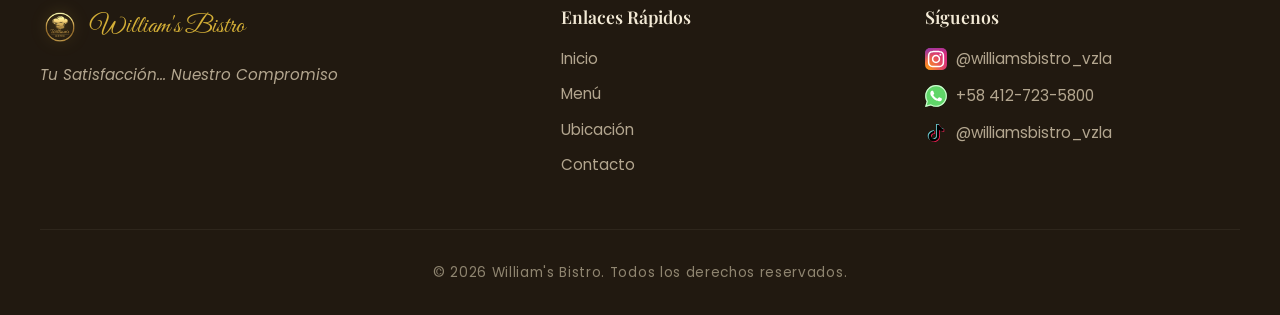
==== commit 94984e79: "Eliminar platos duplicados, corregir contadores y rutas de imagen" ====
--- a/menu.html
+++ b/menu.html
@@ -1,1092 +1,1085 @@
-<!doctype html>
-<html lang="es">
-  <head>
-    <meta charset="UTF-8" />
-    <meta name="viewport" content="width=device-width, initial-scale=1.0" />
-    <meta
-      name="description"
-      content="Desayunos gourmet, sándwiches artesanales y jugos naturales en Maturín. Preparados al momento, desde $5.50. Pide por WhatsApp."
-    />
-    <link
-      rel="icon"
-      type="image/png"
-      sizes="32x32"
-      href="./assets/favicon-32.png"
-    />
-    <link
-      rel="icon"
-      type="image/png"
-      sizes="64x64"
-      href="./assets/favicon-64.png"
-    />
-    <link
-      rel="apple-touch-icon"
-      sizes="180x180"
-      href="./assets/favicon-180.png"
-    />
-    <title>William's Bistro</title>
-    <!-- ======================= SEO — Open Graph / Twitter / Canonical ======================= -->
-    <meta property="og:type" content="restaurant" />
-    <meta property="og:site_name" content="William's Bistro" />
-    <meta
-      property="og:title"
-      content="William's Bistro | Una experiencia gastronómica de alto nivel en Maturín."
-    />
-    <meta
-      property="og:description"
-      content="Desde sándwiches gourmet y almuerzos completos hasta refrescantes jugos naturales preparados al momento y con ingredientes frescos. Pide por WhatsApp."
-    />
-    <meta
-      property="og:image"
-      content="https://williams-bistro.netlify.app/assets/barra2_blur.webp"
-    />
-    <meta
-      property="og:image:alt"
-      content="Interior de William's Bistro en Maturín"
-    />
-    <meta
-      property="og:url"
-      content="https://williams-bistro.netlify.app/menu.html"
-    />
-    <meta property="og:locale" content="es_VE" />
-    <meta name="twitter:card" content="summary_large_image" />
-    <meta
-      name="twitter:title"
-      content="William's Bistro | Una experiencia gastronómica de alto nivel en Maturín."
-    />
-    <meta
-      name="twitter:description"
-      content="Desde sándwiches gourmet y almuerzos completos hasta refrescantes jugos naturales preparados al momento y con ingredientes frescos. Pide por WhatsApp."
-    />
-    <meta
-      name="twitter:image"
-      content="https://williams-bistro.netlify.app/assets/barra2_blur.webp"
-    />
-    <link
-      rel="canonical"
-      href="https://williams-bistro.netlify.app/menu.html"
-    />
-    <!-- Preloads -->
-    <link rel="preload" href="css/styles.css" as="style" />
-    <link rel="preload" href="css/menu.css" as="style" />
-    <link rel="preconnect" href="https://fonts.googleapis.com" />
-    <link rel="preconnect" href="https://fonts.gstatic.com" crossorigin />
-    <link
-      href="https://fonts.googleapis.com/css2?family=Great+Vibes&family=Playfair+Display:ital,wght@0,400;0,600;0,700;1,400&family=Poppins:wght@300;400;500;600;700&family=Montserrat:wght@400;500;600;700&display=swap"
-      rel="stylesheet"
-    />
-    <link rel="stylesheet" href="css/styles.css" />
-    <link rel="stylesheet" href="css/menu.css" />
-    <!-- AOS CSS cargado de forma no bloqueante -->
-    <link
-      rel="stylesheet"
-      href="https://unpkg.com/aos@2.3.4/dist/aos.css"
-      media="print"
-      onload="this.media = 'all'"
-    />
-  </head>
-  <body>
-    <!-- ======================= NAVBAR ======================= -->
-    <header class="navbar" id="navbar">
-      <div class="navbar__container">
-        <a href="index.html" class="navbar__logo">
-          <img
-            src="./assets/logo_sin_fondo.webp"
-            alt="Logo de William's Bistro"
-            class="navbar__logo-icon"
-          />
-          <span class="navbar__logo-text">William's Bistro</span>
-        </a>
-
-        <button
-          class="navbar__toggle"
-          id="navToggle"
-          aria-label="Abrir menú"
-          aria-expanded="false"
-        >
-          <span></span>
-          <span></span>
-          <span></span>
-        </button>
-
-        <nav class="navbar__links" id="navLinks">
-          <a href="index.html" class="navbar__link">Inicio</a>
-          <a href="menu.html" class="navbar__link active-link">Menú</a>
-          <a href="index.html#ubicacion" class="navbar__link">Ubicación</a>
-          <a href="index.html#contacto" class="navbar__link navbar__link--cta"
-            >Contacto</a
-          >
-        </nav>
-      </div>
-    </header>
-
-    <!-- ======================= MENU HERO ======================= -->
-    <section class="menu-hero" id="menu-top">
-      <div class="menu-hero__overlay"></div>
-      <div class="menu-hero__content">
-        <h1 class="menu-hero__title">Nuestro Menú</h1>
-        <p class="menu-hero__subtitle">
-          Cada plato preparado al momento con ingredientes frescos y de la más
-          alta calidad.
-        </p>
-      </div>
-    </section>
-
-    <!-- ======================= FILTROS ======================= -->
-    <div class="menu-filters" id="menuFilters">
-      <button class="menu-filters__btn active" data-filter="all">
-        Todo <span class="menu-filters__count">14</span>
-      </button>
-      <button class="menu-filters__btn" data-filter="desayunos">
-        Desayunos <span class="menu-filters__count">4</span>
-      </button>
-      <button class="menu-filters__btn" data-filter="entradas">
-        Entradas <span class="menu-filters__count">0</span>
-      </button>
-      <div class="menu-filters__dropdown">
-        <button class="menu-filters__btn" data-filter="almuerzos">
-          Platos Fuertes <span class="menu-filters__count">9</span>
-          <span class="menu-filters__caret" aria-hidden="true">▾</span>
-        </button>
-        <div class="menu-filters__menu" id="platosFuertesMenu">
-          <button class="menu-filters__item" data-filter="pastas">Pastas</button>
-          <button class="menu-filters__item" data-filter="aves_res">Aves y Res</button>
-          <button class="menu-filters__item" data-filter="parrillas">Parrillas</button>
-          <button class="menu-filters__item" data-filter="platos_tradicionales">Platos Tradicionales</button>
-          <button class="menu-filters__item" data-filter="pescados_mariscos">Pescados y Mariscos</button>
-          <button class="menu-filters__item" data-filter="pollo_broaster">Pollo Broaster</button>
-          <button class="menu-filters__item" data-filter="platos_habibi">Platos Habibi</button>
-        </div>
-      </div>
-      <button class="menu-filters__btn" data-filter="comida_china">
-        Comida China <span class="menu-filters__count">0</span>
-      </button>
-      <button class="menu-filters__btn" data-filter="comida_rapida">
-        Comida Rápida <span class="menu-filters__count">0</span>
-      </button>
-      <button class="menu-filters__btn" data-filter="jugos">
-        Café, Postres y Bebidas <span class="menu-filters__count">3</span>
-      </button>
-      <button
-        type="button"
-        class="menu-filters__btn"
-        id="pdfMenuBtn"
-        aria-haspopup="dialog"
-        aria-controls="pdfModal"
-      >
-        Ver más…
-      </button>
-    </div>
-
-    <!-- ======================= SECCIÓN DESAYUNOS ======================= -->
-    <section
-      class="menu-section menu-section--alt"
-      id="desayunos"
-      data-category="desayunos"
-    >
-      <div class="menu-section__header">
-        <h2 class="menu-section__title">Desayunos</h2>
-        <p class="menu-section__desc">El mejor comienzo para tu día</p>
-      </div>
-      <div class="menu-section__grid">
-        <article class="dish" data-category="desayunos" data-dish="Arepa_Carne_Asada_Queso_Telita">
-          <div class="dish__image">
-            <img
-              src="./assets/arepas2.png"
-              alt="Dúo de Arepas de Solomo & Salsas de la Casa"
-              loading="lazy"
-              width="300"
-              height="200"
-            />
-          </div>
-          <div class="dish__body">
-            <div class="dish__head">
-              <h3 class="dish__name">Dúo de Arepas de Solomo y Salsas de la Casa</h3>
-              <span class="dish__price" data-usd="9.50">$9.50</span>
-            </div>
-            <p class="dish__desc">
-              Dos arepas doradas rellenas de solomo de res picadito a la
-              plancha, acompañadas de mojo criollo, tártara verde y limón
-              fresco.
-            </p>
-          </div>
-        </article>
-        <article class="dish" data-category="desayunos" data-dish="Duo_Arepas_Solomo">
-          <div class="dish__image">
-            <img
-              src="./assets/arepa3.jpg"
-              alt="Arepa de Carne Asada y Queso Telita"
-              loading="lazy"
-              width="300"
-              height="200"
-            />
-          </div>
-          <div class="dish__body">
-            <div class="dish__head">
-              <h3 class="dish__name">Arepa de Carne Asada y Queso Telita</h3>
-              <span class="dish__price" data-usd="6.50">$6.50</span>
-            </div>
-            <p class="dish__desc">
-              Arepa tradicional asada al budare, rellenada generosamente con
-              tiernos cortes de carne a la parrilla y suculento queso suave.
-            </p>
-          </div>
-        </article>
-        <article class="dish" data-category="desayunos" data-dish="Empanadas_Criollas">
-          <div class="dish__image">
-            <img
-              src="./assets/pastelitos.jpg"
-              alt="Pastelitos Criollos Especiales"
-              loading="lazy"
-              width="300"
-              height="200"
-            />
-          </div>
-          <div class="dish__body">
-            <div class="dish__head">
-              <h3 class="dish__name">Pastelitos Criollos Especiales</h3>
-              <span class="dish__price" data-usd="5.00">$5.00</span>
-            </div>
-            <p class="dish__desc">
-              Dos crujientes pastelitos dorados elaborados con masa
-              artesanal, rellenos al gusto y acompañados de nuestras salsas de
-              la casa (guasacaca y crema especial).
-            </p>
-          </div>
-        </article>
-        <article class="dish" data-category="desayunos" data-dish="Sandwich_Desayuno">
-          <div class="dish__image">
-            <img
-              src="./assets/Sandwich.jpg"
-              alt="Sándwich de Desayuno"
-              loading="lazy"
-              width="300"
-              height="200"
-            />
-          </div>
-          <div class="dish__body">
-            <div class="dish__head">
-              <h3 class="dish__name">Sándwich de Desayuno</h3>
-              <span class="dish__price" data-usd="6.00">$6.00</span>
-            </div>
-            <p class="dish__desc">
-              Sándwich fresco preparado al momento, perfecto para comenzar tu
-              día con energía y el mejor sabor.
-            </p>
-          </div>
-        </article>
-      </div>
-    </section>
-
-    <!-- ======================= SECCIÓN ENTRADAS ======================= -->
-    <section class="menu-section menu-section--alt" id="entradas" data-category="entradas">
-      <div class="menu-section__header">
-        <h2 class="menu-section__title">Entradas</h2>
-        <p class="menu-section__desc">
-          Para abrir el apetito antes del plato principal
-        </p>
-      </div>
-      <div class="menu-section__grid">
-        <article class="dish" data-category="entradas" data-dish="Ensalada_Cesar">
-          <div class="dish__image">
-            <img
-              src="./assets/ensalada_cesar.jpeg"
-              alt="Ensalada César"
-              loading="lazy"
-              width="300"
-              height="200"
-            />
-          </div>
-          <div class="dish__body">
-            <div class="dish__head">
-              <h3 class="dish__name">Ensalada César con Pollo</h3>
-              <span class="dish__price" data-usd="11.00">$11.00</span>
-            </div>
-            <p class="dish__desc">Jugosa pechuga de pollo al grill, tocineta crujiente y pernil de jamón selecto, sobre una base fresca de lechuga. Coronada con crutones dorados, queso parmesano y nuestro cremoso aderezo César artesanal.</p>
-          </div>
-        </article>
-        <article class="dish" data-category="entradas" data-dish="Carpaccio">
-          <div class="dish__image">
-            <img
-              src="./assets/carpaccio.jpeg"
-              alt="Carpaccio"
-              loading="lazy"
-              width="300"
-              height="200"
-            />
-          </div>
-          <div class="dish__body">
-            <div class="dish__head">
-              <h3 class="dish__name">Carpaccio de Calabacín</h3>
-              <span class="dish__price" data-usd="7.50">$7.50</span>
-            </div>
-            <p class="dish__desc">Delicadas rodajas de calabacín y tomate, servidas con rúcula fresca, jugosos tomates cherry y abundante queso parmesano rallado. Una entrada ligera y llena de sabor.</p>
-          </div>
-        </article>
-        <article
-          class="dish"
-          data-category="entradas"
-          data-dish="Alitas_BBQ"
-        >
-          <div class="dish__image">
-            <img
-              src="./assets/plato5.jpg"
-              alt="Alitas BBQ"
-              loading="lazy"
-              width="300"
-              height="200"
-            />
-          </div>
-          <div class="dish__body">
-            <div class="dish__head">
-              <h3 class="dish__name">Alitas BBQ</h3>
-              <span class="dish__price" data-usd="10.00">$10.00</span>
-            </div>
-            <p class="dish__desc">
-              Jugosas y crujientes alitas de pollo bañadas en nuestra salsa
-              especial BBQ y espolvoreadas con semillas de ajonjolí. Acompañadas
-              de una generosa porción de papas fritas, salsa extra para untar y
-              una bebida bien fría para refrescar.
-            </p>
-          </div>
-        </article>
-      </div>
-    </section>
-
-    <!-- ======================= SECCIÓN PLATOS FUERTES ======================= -->
-    <section class="menu-section" id="almuerzos" data-category="almuerzos">
-      <div class="menu-section__header">
-        <h2 class="menu-section__title">Platos Fuertes</h2>
-        <p class="menu-section__desc">
-          Platos fuertes preparados al momento
-        </p>
-      </div>
-      <div class="menu-section__grid">
-        <article
-          class="dish"
-          data-category="almuerzos"
-          data-subcategory="pastas"
-          data-dish="Pasta_con_Camarones_en_Salsa_Blanca"
-        >
-          <div class="dish__image">
-            <img
-              src="./assets/pasta_con_camarones.jpeg"
-              alt="Pasta con Camarones en Salsa Blanca"
-              loading="lazy"
-              width="300"
-              height="200"
-            />
-          </div>
-          <div class="dish__body">
-            <div class="dish__head">
-              <h3 class="dish__name">Pasta con Camarones en Salsa Blanca</h3>
-              <span class="dish__price" data-usd="15.00">$15.00</span>
-            </div>
-            <p class="dish__desc">
-              Pasta en una cremosa salsa de la casa, acompañada de jugosos
-              camarones salteados, crujientes trozos de tocineta y terminada con
-              queso parmesano y hierbas frescas.
-            </p>
-          </div>
-        </article>
-
-        <article class="dish" data-category="almuerzos" data-subcategory="pollo_broaster" data-dish="Cazuela_Mariscos_Ajillo">
-          <div class="dish__image">
-            <img
-              src="./assets/almuerzo1.jpg"
-              alt="Parrillada Criolla El Mixto"
-              loading="lazy"
-              width="300"
-              height="200"
-            />
-          </div>
-          <div class="dish__body">
-            <div class="dish__head">
-              <h3 class="dish__name">Parrillada Criolla "El Mixto"</h3>
-              <span class="dish__price" data-usd="14.00">$14.00</span>
-            </div>
-            <p class="dish__desc">
-              Pollo frito empanizado crujiente servido con tostones de plátano
-              verde, papas fritas doradas, ensalada César de la casa y detalle
-              de tomate fresco.
-            </p>
-          </div>
-        </article>
-
-        <article class="dish" data-category="almuerzos" data-subcategory="pastas" data-dish="Parrillada_Criolla_Mixto">
-          <div class="dish__image">
-            <img
-              src="./assets/almuerzo2.jpg"
-              alt="Pasta Marinera al Pesto y Tomate"
-              loading="lazy"
-              width="300"
-              height="200"
-            />
-          </div>
-          <div class="dish__body">
-            <div class="dish__head">
-              <h3 class="dish__name">Pasta Marinera al Pesto y Tomate</h3>
-              <span class="dish__price" data-usd="13.00">$13.00</span>
-            </div>
-            <p class="dish__desc">
-              Spaghetti al dente salteado con camarones y mariscos en base de
-              salsa napolitana, coronado con chiffonade de albahaca fresca y
-              rebanadas de pan de ajo horneado.
-            </p>
-          </div>
-        </article>
-
-        <article class="dish" data-category="almuerzos" data-dish="Milanesa_Suprema_Gratinada">
-          <div class="dish__image">
-            <img
-              src="./assets/almuerzo4.jpg"
-              alt="Cazuela de Mariscos al Ajillo"
-              loading="lazy"
-              width="300"
-              height="200"
-            />
-          </div>
-          <div class="dish__body">
-            <div class="dish__head">
-              <h3 class="dish__name">Cazuela de Mariscos al Ajillo</h3>
-              <span class="dish__price" data-usd="12.00">$12.00</span>
-            </div>
-            <p class="dish__desc">
-              Salteado de mariscos frescos (camarones, calamares y almejas) en
-              reducción de tomate al vino blanco, ajo y finas hierbas. Servido
-              con tostadas de pan baguette al ajo y mantequilla.
-            </p>
-          </div>
-        </article>
-
-        <article class="dish" data-category="almuerzos" data-dish="Salteado_Oriental">
-          <div class="dish__image">
-            <img
-              src="./assets/almuerzo5.jpg"
-              alt="Milanesa Suprema Gratinada"
-              loading="lazy"
-              width="300"
-              height="200"
-            />
-          </div>
-          <div class="dish__body">
-            <div class="dish__head">
-              <h3 class="dish__name">Milanesa Suprema Gratinada</h3>
-              <span class="dish__price" data-usd="13.50">$13.50</span>
-            </div>
-            <p class="dish__desc">
-              Filete empanizado gratinado con queso mozzarella derretido y
-              hierbas finas, acompañado de papas fritas doradas y ensalada César
-              con abundante queso parmesano.
-            </p>
-          </div>
-        </article>
-
-        <article class="dish" data-category="almuerzos" data-dish="Pasta_Marinera_Pesto">
-          <div class="dish__image">
-            <img
-              src="./assets/carnesalteada.jpg"
-              alt="Salteado Oriental de Pollo o Cerdo y Vegetales"
-              loading="lazy"
-              width="300"
-              height="200"
-            />
-          </div>
-          <div class="dish__body">
-            <div class="dish__head">
-              <h3 class="dish__name">Salteado Oriental de Pollo / Cerdo y Vegetales</h3>
-              <span class="dish__price" data-usd="11.00">$11.00</span>
-            </div>
-            <p class="dish__desc">
-              Tiras jugosas de proteína salteadas al wok a alta temperatura con
-              cebollas, pimentón verde y salsa de soya reducida.
-            </p>
-          </div>
-        </article>
-
-        <article
-          class="dish"
-          data-category="almuerzos"
-          data-subcategory="pollo_broaster"
-          data-dish="Crispy_Chicken_Combo"
-        >
-          <div class="dish__image">
-            <img
-              src="./assets/plato4.jpg"
-              alt="Crispy Chicken Combo"
-              loading="lazy"
-              width="300"
-              height="200"
-            />
-          </div>
-          <div class="dish__body">
-            <div class="dish__head">
-              <h3 class="dish__name">Crispy Chicken Combo</h3>
-              <span class="dish__price" data-usd="10.50">$10.50</span>
-            </div>
-            <p class="dish__desc">
-              Tiras de pechuga de pollo empanizadas y súper crujientes,
-              acompañadas de una porción de papas fritas doradas, ensalada de la
-              casa y salsa BBQ para sumergir.
-            </p>
-          </div>
-        </article>
-
-        <article class="dish" data-category="almuerzos" data-dish="Arepa_Con_Todo">
-          <div class="dish__image">
-            <img
-              src="./assets/arepacontodo.jpg"
-              alt="Arepa con Todo"
-              loading="lazy"
-              width="300"
-              height="200"
-            />
-          </div>
-          <div class="dish__body">
-            <div class="dish__head">
-              <h3 class="dish__name">Plato Criollo</h3>
-              <span class="dish__price" data-usd="8.00">$8.00</span>
-            </div>
-            <p class="dish__desc">Arepa dorada a la plancha acompañada de tiernas lonjas de carne/pollo asado, huevo revuelto suave, láminas de aguacate fresco y guasacaca de la casa. El desayuno o cena perfecto para el apetito venezolano.</p>
-          </div>
-        </article>
-
-        <article class="dish" data-category="almuerzos" data-subcategory="pastas" data-dish="Pasta_Bistro">
-          <div class="dish__image">
-            <img
-              src="./assets/pasta pesto.jpg"
-              alt="Pasta Bistro"
-              loading="lazy"
-              width="300"
-              height="200"
-            />
-          </div>
-          <div class="dish__body">
-            <div class="dish__head">
-              <h3 class="dish__name">Pasta al Pesto con Pollo</h3>
-              <span class="dish__price" data-usd="10.00">$10.00</span>
-            </div>
-            <p class="dish__desc">Pasta en salsa pesto de albahaca fresca y queso parmesano, coronada con finas tiritas de pechuga de pollo a la plancha.</p>
-          </div>
-        </article>
-
-        <article class="dish" data-category="almuerzos" data-subcategory="pastas" data-dish="Pasta_Con_Pollo">
-          <div class="dish__image">
-            <img
-              src="./assets/pastapollo.jpg"
-              alt="Pasta con Pollo"
-              loading="lazy"
-              width="300"
-              height="200"
-            />
-          </div>
-          <div class="dish__body">
-            <div class="dish__head">
-              <h3 class="dish__name">Pasta en Salsa Rosada</h3>
-              <span class="dish__price" data-usd="10.00">$10.00</span>
-            </div>
-            <p class="dish__desc">Pasta bañada en suave crema de tomate y especias, cubierta con pollo en tiras y abundante queso parmesano.</p>
-          </div>
-        </article>
-
-        <article class="dish" data-category="almuerzos" data-dish="Asopado_Mariscos">
-          <div class="dish__image">
-            <img
-              src="./assets/asopado.jpg"
-              alt="Asopado de Mariscos"
-              loading="lazy"
-              width="300"
-              height="200"
-            />
-          </div>
-          <div class="dish__body">
-            <div class="dish__head">
-              <h3 class="dish__name">Asopado Mar y Tierra Especial</h3>
-              <span class="dish__price">$15.50</span>
-            </div>
-            <p class="dish__desc">Concentrado asopado de mariscos y trocitos de carne en su jugo con sofrito criollo, servido caliente con tostones crujientes y pan con ajo tostado.</p>
-          </div>
-        </article>
-
-        <article class="dish" data-category="almuerzos" data-subcategory="pollo_broaster" data-dish="Pollo_Canasta">
-          <div class="dish__image">
-            <img
-              src="./assets/pollo canasta.jpg"
-              alt="Pollo Canasta"
-              loading="lazy"
-              width="300"
-              height="200"
-            />
-          </div>
-          <div class="dish__body">
-            <div class="dish__head">
-              <h3 class="dish__name">Pollo Canasta</h3>
-              <span class="dish__price" data-usd="17.00">$17.00</span>
-            </div>
-            <p class="dish__desc">
-              Jugoso pollo broaster crujiente con su canasta de acompañantes,
-              ideal para compartir.
-            </p>
-          </div>
-        </article>
-      </div>
-    </section>
-
-    <!-- ======================= SECCIÓN COMIDA CHINA ======================= -->
-    <section class="menu-section" id="comida_china" data-category="comida_china">
-      <div class="menu-section__header">
-        <h2 class="menu-section__title">Comida China</h2>
-        <p class="menu-section__desc">
-          Sabores orientales preparados al wok
-        </p>
-      </div>
-      <div class="menu-section__grid">
-        <article class="dish" data-category="comida_china" data-dish="Arroz_Chino">
-          <div class="dish__image">
-            <img
-              src="./assets/arroz_chino.jpeg"
-              alt="Arroz Chino"
-              loading="lazy"
-              width="300"
-              height="200"
-            />
-          </div>
-          <div class="dish__body">
-            <div class="dish__head">
-              <h3 class="dish__name">Arroz Chino</h3>
-              <span class="dish__price" data-usd="10.00">$10.00</span>
-            </div>
-            <p class="dish__desc">Delicioso arroz chino estilo, servido con brochetas mixtas de pollo y carne al grill, papas fritas doradas y ensalada fresca. Una combinación perfecta y abundante.</p>
-          </div>
-        </article>
-      </div>
-    </section>
-
-    <!-- ======================= SECCIÓN COMIDA RÁPIDA ======================= -->
-    <section class="menu-section menu-section--alt" id="comida_rapida" data-category="comida_rapida">
-      <div class="menu-section__header">
-        <h2 class="menu-section__title">Comida Rápida</h2>
-        <p class="menu-section__desc">
-          Clásicos irresistibles para un antojo veloz
-        </p>
-      </div>
-      <div class="menu-section__grid">
-        <article
-          class="dish"
-          data-category="comida_rapida"
-          data-dish="Bistro_Special_Burger"
-        >
-          <div class="dish__image">
-            <img
-              src="./assets/hamburguesa1.jpg"
-              alt="Burguer Cheese"
-              loading="lazy"
-              width="300"
-              height="200"
-            />
-          </div>
-          <div class="dish__body">
-            <div class="dish__head">
-              <h3 class="dish__name">Burguer Cheese</h3>
-              <span class="dish__price" data-usd="9.00">$9.00</span>
-            </div>
-            <p class="dish__desc">
-              Jugosa carne a la parrilla servida en pan brioche de ajonjolí, con
-              doble queso cheddar y
-              salsa especial. Acompañada de una abundante porción de papas
-              fritas bañadas en kétchup.
-            </p>
-          </div>
-        </article>
-      </div>
-    </section>
-
-    <!-- ======================= SECCIÓN CAFÉ, POSTRES Y BEBIDAS ======================= -->
-    <section class="menu-section" id="cafe_postres_bebidas" data-category="jugos">
-      <div class="menu-section__header">
-        <h2 class="menu-section__title">Café, Postres y Bebidas</h2>
-        <p class="menu-section__desc">
-          Frutas frescas exprimidas al momento y el dulce final perfecto
-        </p>
-      </div>
-      <div class="menu-section__grid">
-        <article class="dish" data-category="jugos" data-dish="Copa_Mousse_Chocolate">
-          <div class="dish__image">
-            <img
-              src="./assets/postre1.jpg"
-              alt="Copa Mousse de Chocolate y Cream"
-              loading="lazy"
-              width="300"
-              height="200"
-            />
-          </div>
-          <div class="dish__body">
-            <div class="dish__head">
-              <h3 class="dish__name">Copa Mousse de Chocolate y Cream</h3>
-              <span class="dish__price" data-usd="5.50">$5.50</span>
-            </div>
-            <p class="dish__desc">
-              Cremoso mousse de chocolate amargo servido en copa de cóctel,
-              decorado con sirope de cacao, crema batida y crumble de galleta
-              crujiente.
-            </p>
-          </div>
-        </article>
-
-        <article class="dish" data-category="jugos" data-dish="Brownie_Solo">
-          <div class="dish__image">
-            <img
-              src="./assets/browniesolo.jpg"
-              alt="Brownie de Chocolate"
-              loading="lazy"
-              width="300"
-              height="200"
-            />
-          </div>
-          <div class="dish__body">
-            <div class="dish__head">
-              <h3 class="dish__name">Brownie de Chocolate</h3>
-              <span class="dish__price" data-usd="4.00">$4.00</span>
-            </div>
-            <p class="dish__desc">Bizcocho denso y húmedo de chocolate oscuro cargado con chispas de chocolate fundidas, servido tibio.</p>
-          </div>
-        </article>
-
-        <article class="dish" data-category="jugos" data-dish="Brownie_Oreo">
-          <div class="dish__image">
-            <img
-              src="./assets/brownieOreo.jpg"
-              alt="Brownie con Oreo"
-              loading="lazy"
-              width="300"
-              height="200"
-            />
-          </div>
-          <div class="dish__body">
-            <div class="dish__head">
-              <h3 class="dish__name">Brownie con Oreo</h3>
-              <span class="dish__price" data-usd="7.00">$7.00</span>
-            </div>
-            <p class="dish__desc">Base de brownie meloso cubierto con fudge de chocolate caliente, trozos crujientes de galleta Oreo y galleta entera superior.</p>
-          </div>
-        </article>
-
-        <article class="dish" data-category="jugos" data-dish="Mocachino">
-          <div class="dish__image">
-            <img
-              src="./assets/Mocacchino.jpg"
-              alt="Mocachino"
-              loading="lazy"
-              width="300"
-              height="200"
-            />
-          </div>
-          <div class="dish__body">
-            <div class="dish__head">
-              <h3 class="dish__name">Moccaccino</h3>
-              <span class="dish__price" data-usd="3.00">$3.00</span>
-            </div>
-            <p class="dish__desc">
-              Deliciosa mezcla de espresso, leche vaporizada y chocolate,
-              coronada con crema batida y un toque de cacao.
-            </p>
-          </div>
-        </article>
-      </div>
-    </section>
-
-    <!-- ======================= CTA BACK ======================= -->
-    <section class="menu-cta">
-      <div class="menu-cta__content">
-        <h2 class="menu-cta__title">¿Listo para Degustar?</h2>
-        <p class="menu-cta__text">
-          Visítanos y disfruta de todos nuestros platos preparados al momento.
-        </p>
-        <div class="menu-cta__actions">
-          <a
-            href="https://wa.me/584127235800?text=Hola%2C%20quiero%20hacer%20un%20pedido%20en%20William%27s%20Bistro"
-            target="_blank"
-            rel="noopener"
-            class="btn btn--primary"
-            >🍔 PIDE POR WHATSAPP</a
-          >
-          <a href="index.html#ubicacion" class="btn btn--outline"
-            >CÓMO LLEGAR</a
-          >
-        </div>
-        <a href="index.html" class="menu-cta__back">← Volver al Inicio</a>
-      </div>
-    </section>
-
-    <!-- ======================= MODAL MENÚ PDF ======================= -->
-    <div class="pdf-modal" id="pdfModal" aria-hidden="true">
-      <div class="pdf-modal__content">
-        <iframe
-          src="https://drive.google.com/file/d/1Wzeb_TMjCLl0vRnB_A__vwbbPZ2srRQx/preview?usp=sharing"
-          width="100%"
-          height="100%"
-          allow="autoplay"
-          style="border: none"
-          title="Menú de William's Bistro en PDF"
-          loading="lazy"
-        ></iframe>
-      </div>
-    </div>
-
-    <!-- ======================= FOOTER ======================= -->
-    <footer class="footer" id="footer">
-      <div class="footer__container">
-        <div class="footer__brand">
-          <a href="index.html" class="footer__logo">
-            <img
-              src="./assets/logo_sin_fondo.webp"
-              alt="Logo de William's Bistro"
-              class="footer__logo-icon"
-              loading="lazy"
-              width="40"
-              height="40"
-            />
-            <span class="footer__logo-text">William's Bistro</span>
-          </a>
-          <p class="footer__tagline">Tu Satisfacción... Nuestro Compromiso</p>
-        </div>
-
-        <div class="footer__links">
-          <h4>Enlaces Rápidos</h4>
-          <a href="index.html">Inicio</a>
-          <a href="menu.html">Menú</a>
-          <a href="index.html#ubicacion">Ubicación</a>
-          <a href="index.html#contacto">Contacto</a>
-        </div>
-
-        <div class="footer__social">
-          <h4>Síguenos</h4>
-          <div class="footer__social-icons">
-            <a
-              href="https://www.instagram.com/williamsbistro_vzla"
-              target="_blank"
-              rel="noopener"
-              class="footer__social-icon"
-              aria-label="Instagram"
-            >
-              <svg
-                width="22"
-                height="22"
-                viewBox="0 0 3364.7 3364.7"
-                xmlns="http://www.w3.org/2000/svg"
-                aria-hidden="true"
-              >
-                <defs>
-                  <radialGradient
-                    id="ig-rg-a"
-                    cx="217.76"
-                    cy="3290.99"
-                    r="4271.92"
-                    gradientUnits="userSpaceOnUse"
-                  >
-                    <stop offset=".09" stop-color="#fa8f21" />
-                    <stop offset=".78" stop-color="#d82d7e" />
-                  </radialGradient>
-                  <radialGradient
-                    id="ig-rg-b"
-                    cx="2330.61"
-                    cy="3182.95"
-                    r="3759.33"
-                    gradientUnits="userSpaceOnUse"
-                  >
-                    <stop offset=".64" stop-color="#8c3aaa" stop-opacity="0" />
-                    <stop offset="1" stop-color="#8c3aaa" />
-                  </radialGradient>
-                </defs>
-                <path
-                  d="M853.2,3352.8c-200.1-9.1-308.8-42.4-381.1-70.6-95.8-37.3-164.1-81.7-236-153.5S119.7,2988.6,82.6,2892.8c-28.2-72.3-61.5-181-70.6-381.1C2,2295.4,0,2230.5,0,1682.5s2.2-612.8,11.9-829.3C21,653.1,54.5,544.6,82.5,472.1,119.8,376.3,164.3,308,236,236c71.8-71.8,140.1-116.4,236-153.5C544.3,54.3,653,21,853.1,11.9,1069.5,2,1134.5,0,1682.3,0c548,0,612.8,2.2,829.3,11.9,200.1,9.1,308.6,42.6,381.1,70.6,95.8,37.1,164.1,81.7,236,153.5s116.2,140.2,153.5,236c28.2,72.3,61.5,181,70.6,381.1,9.9,216.5,11.9,281.3,11.9,829.3,0,547.8-2,612.8-11.9,829.3-9.1,200.1-42.6,308.8-70.6,381.1-37.3,95.8-81.7,164.1-153.5,235.9s-140.2,116.2-236,153.5c-72.3,28.2-181,61.5-381.1,70.6-216.3,9.9-281.3,11.9-829.3,11.9-547.8,0-612.8-1.9-829.1-11.9"
-                  fill="url(#ig-rg-a)"
-                />
-                <path
-                  d="M853.2,3352.8c-200.1-9.1-308.8-42.4-381.1-70.6-95.8-37.3-164.1-81.7-236-153.5S119.7,2988.6,82.6,2892.8c-28.2-72.3-61.5-181-70.6-381.1C2,2295.4,0,2230.5,0,1682.5s2.2-612.8,11.9-829.3C21,653.1,54.5,544.6,82.5,472.1,119.8,376.3,164.3,308,236,236c71.8-71.8,140.1-116.4,236-153.5C544.3,54.3,653,21,853.1,11.9,1069.5,2,1134.5,0,1682.3,0c548,0,612.8,2.2,829.3,11.9,200.1,9.1,308.6,42.6,381.1,70.6,95.8,37.1,164.1,81.7,236,153.5s116.2,140.2,153.5,236c28.2,72.3,61.5,181,70.6,381.1,9.9,216.5,11.9,281.3,11.9,829.3,0,547.8-2,612.8-11.9,829.3-9.1,200.1-42.6,308.8-70.6,381.1-37.3,95.8-81.7,164.1-153.5,235.9s-140.2,116.2-236,153.5c-72.3,28.2-181,61.5-381.1,70.6-216.3,9.9-281.3,11.9-829.3,11.9-547.8,0-612.8-1.9-829.1-11.9"
-                  fill="url(#ig-rg-b)"
-                />
-                <path
-                  d="M1269.25,1689.52c0-230.11,186.49-416.7,416.6-416.7s416.7,186.59,416.7,416.7-186.59,416.7-416.7,416.7-416.6-186.59-416.6-416.7m-225.26,0c0,354.5,287.36,641.86,641.86,641.86s641.86-287.36,641.86-641.86-287.36-641.86-641.86-641.86S1044,1335,1044,1689.52m1159.13-667.31a150,150,0,1,0,150.06-149.94h-0.06a150.07,150.07,0,0,0-150,149.94M1180.85,2707c-121.87-5.55-188.11-25.85-232.13-43-58.36-22.72-100-49.78-143.78-93.5s-70.88-85.32-93.5-143.68c-17.16-44-37.46-110.26-43-232.13-6.06-131.76-7.27-171.34-7.27-505.15s1.31-373.28,7.27-505.15c5.55-121.87,26-188,43-232.13,22.72-58.36,49.78-100,93.5-143.78s85.32-70.88,143.78-93.5c44-17.16,110.26-37.46,232.13-43,131.76-6.06,171.34-7.27,505-7.27S2059.13,666,2191,672c121.87,5.55,188,26,232.13,43,58.36,22.62,100,49.78,143.78,93.5s70.78,85.42,93.5,143.78c17.16,44,37.46,110.26,43,232.13,6.06,131.87,7.27,171.34,7.27,505.15s-1.21,373.28-7.27,505.15c-5.55,121.87-25.95,188.11-43,232.13-22.72,58.36-49.78,100-93.5,143.68s-85.42,70.78-143.78,93.5c-44,17.16-110.26,37.46-232.13,43-131.76,6.06-171.34,7.27-505.15,7.27s-373.28-1.21-505-7.27M1170.5,447.09c-133.07,6.06-224,27.16-303.41,58.06-82.19,31.91-151.86,74.72-221.43,144.18S533.39,788.47,501.48,870.76c-30.9,79.46-52,170.34-58.06,303.41-6.16,133.28-7.57,175.89-7.57,515.35s1.41,382.07,7.57,515.35c6.06,133.08,27.16,223.95,58.06,303.41,31.91,82.19,74.62,152,144.18,221.43s139.14,112.18,221.43,144.18c79.56,30.9,170.34,52,303.41,58.06,133.35,6.06,175.89,7.57,515.35,7.57s382.07-1.41,515.35-7.57c133.08-6.06,223.95-27.16,303.41-58.06,82.19-32,151.86-74.72,221.43-144.18s112.18-139.24,144.18-221.43c30.9-79.46,52.1-170.34,58.06-303.41,6.06-133.38,7.47-175.89,7.47-515.35s-1.41-382.07-7.47-515.35c-6.06-133.08-27.16-224-58.06-303.41-32-82.19-74.72-151.86-144.18-221.43S2586.8,537.06,2504.71,505.15c-79.56-30.9-170.44-52.1-303.41-58.06C2068,441,2025.41,439.52,1686,439.52s-382.1,1.41-515.45,7.57"
-                  fill="#ffffff"
-                />
-              </svg>
-              <span>@williamsbistro_vzla</span>
-            </a>
-            <a
-              href="https://wa.me/584127235800?text=Hola%2C%20quiero%20hacer%20un%20pedido%20en%20William%27s%20Bistro"
-              target="_blank"
-              rel="noopener"
-              class="footer__social-icon"
-              aria-label="WhatsApp"
-            >
-              <svg
-                xmlns="http://www.w3.org/2000/svg"
-                width="22"
-                height="22"
-                viewBox="0 0 92 93"
-                fill="none"
-                aria-hidden="true"
-              >
-                <mask id="path-1-inside-1_footer_wa" fill="white">
-                  <path
-                    d="M0.383437 46.081C0.381204 54.2018 2.48974 62.1312 6.49907 69.1203L0 93L24.2839 86.5923C31.0005 90.2719 38.5259 92.2 46.1733 92.2005H46.1934C71.4388 92.2005 91.9892 71.5273 92 46.1173C92.0048 33.8044 87.2443 22.226 78.595 13.5151C69.9471 4.805 58.4459 0.00561945 46.1915 0C20.9431 0 0.394233 20.6721 0.38381 46.081"
-                  />
-                </mask>
-                <path
-                  d="M0.383437 46.081C0.381204 54.2018 2.48974 62.1312 6.49907 69.1203L0 93L24.2839 86.5923C31.0005 90.2719 38.5259 92.2 46.1733 92.2005H46.1934C71.4388 92.2005 91.9892 71.5273 92 46.1173C92.0048 33.8044 87.2443 22.226 78.595 13.5151C69.9471 4.805 58.4459 0.00561945 46.1915 0C20.9431 0 0.394233 20.6721 0.38381 46.081"
-                  fill="url(#paint0_linear_footer_wa)"
-                />
-                <path
-                  d="M6.49907 69.1203L11.3236 70.4334L11.8684 68.4317L10.8361 66.6324L6.49907 69.1203ZM0 93L-4.82451 91.687L-7.09905 100.044L1.27567 97.8345L0 93ZM24.2839 86.5923L26.6861 82.2072L24.9368 81.2489L23.0082 81.7578L24.2839 86.5923ZM46.1733 92.2005L46.1729 97.2005H46.1733V92.2005ZM92 46.1173L97 46.1194V46.1193L92 46.1173ZM78.595 13.5151L75.0467 17.038L75.0469 17.0381L78.595 13.5151ZM46.1915 0L46.1938 -5H46.1915V0ZM-4.61656 46.0796C-4.61904 55.069 -2.28434 63.8574 2.16203 71.6083L10.8361 66.6324C7.26381 60.4051 5.38144 53.3346 5.38344 46.0823L-4.61656 46.0796ZM1.67456 67.8073L-4.82451 91.687L4.82451 94.313L11.3236 70.4334L1.67456 67.8073ZM1.27567 97.8345L25.5595 91.4269L23.0082 81.7578L-1.27567 88.1655L1.27567 97.8345ZM21.8816 90.9774C29.3334 95.0598 37.6847 97.1999 46.1729 97.2005L46.1737 87.2005C39.3671 87.2 32.6676 85.484 26.6861 82.2072L21.8816 90.9774ZM46.1733 97.2005H46.1934V87.2005H46.1733V97.2005ZM46.1934 97.2005C74.2297 97.2005 96.988 74.2597 97 46.1194L87 46.1152C86.9904 68.795 68.648 87.2005 46.1934 87.2005V97.2005ZM97 46.1193C97.0053 32.4903 91.726 19.6434 82.143 9.99218L75.0469 17.0381C82.7625 24.8087 87.0043 35.1184 87 46.1153L97 46.1193ZM82.1432 9.99233C72.5596 0.339718 59.7831 -4.99377 46.1938 -5L46.1892 5C57.1087 5.00501 67.3347 9.27029 75.0467 17.038L82.1432 9.99233ZM46.1915 -5C18.1525 -5 -4.60465 17.9395 -4.61619 46.0789L5.38381 46.083C5.39311 23.4047 23.7337 5 46.1915 5V-5Z"
-                  fill="#E2FFE4"
-                  fill-opacity="0.84"
-                  mask="url(#path-1-inside-1_footer_wa)"
-                />
-                <path
-                  d="M34.4576 26.0905C33.5544 24.1027 32.6039 24.0626 31.745 24.0278C31.0417 23.9978 30.2377 24 29.4344 24C28.6304 24 27.3241 24.2995 26.2199 25.4934C25.1146 26.6883 22 29.576 22 35.4493C22 41.3226 26.3202 46.999 26.9225 47.7963C27.5255 48.5921 35.2627 61.0305 47.5166 65.8156C57.7007 69.7922 59.7732 69.0013 61.9835 68.8019C64.1941 68.6032 69.1166 65.9149 70.1208 63.1273C71.1258 60.3401 71.1258 57.9509 70.8245 57.4516C70.5232 56.9542 69.7192 56.6555 68.5135 56.0587C67.3079 55.462 61.3804 52.5735 60.2755 52.1751C59.1702 51.777 58.3666 51.5784 57.5625 52.7737C56.7585 53.9672 54.4499 56.6555 53.7462 57.4516C53.0432 58.2496 52.3395 58.3489 51.1343 57.7518C49.9279 57.1529 46.0453 55.8938 41.4389 51.8272C37.8549 48.6629 35.4353 44.7553 34.732 43.5599C34.0287 42.3665 34.6567 41.7195 35.2612 41.1246C35.8029 40.5898 36.4672 39.7306 37.0706 39.0338C37.6717 38.3366 37.8723 37.8392 38.2743 37.0431C38.6767 36.2462 38.4753 35.549 38.1744 34.9519C37.8723 34.3548 35.5296 28.4508 34.4576 26.0905Z"
-                  fill="white"
-                />
-                <defs>
-                  <linearGradient
-                    id="paint0_linear_footer_wa"
-                    x1="4600"
-                    y1="9300"
-                    x2="4600"
-                    y2="0"
-                    gradientUnits="userSpaceOnUse"
-                  >
-                    <stop stop-color="#1FAF38" />
-                    <stop offset="1" stop-color="#60D669" />
-                  </linearGradient>
-                </defs>
-              </svg>
-              <span>+58 412-723-5800</span>
-            </a>
-            <a
-              href="https://www.tiktok.com/@williamsbistro_vzla"
-              target="_blank"
-              rel="noopener"
-              class="footer__social-icon"
-              aria-label="TikTok"
-            >
-              <svg
-                width="22"
-                height="22"
-                viewBox="0 0 32 32"
-                fill="none"
-                xmlns="http://www.w3.org/2000/svg"
-                aria-hidden="true"
-              >
-                <path
-                  d="M8.45095 19.7926C8.60723 18.4987 9.1379 17.7743 10.1379 17.0317C11.5688 16.0259 13.3561 16.5948 13.3561 16.5948V13.2197C13.7907 13.2085 14.2254 13.2343 14.6551 13.2966V17.6401C14.6551 17.6401 12.8683 17.0712 11.4375 18.0775C10.438 18.8196 9.90623 19.5446 9.7505 20.8385C9.74562 21.5411 9.87747 22.4595 10.4847 23.2536C10.3345 23.1766 10.1815 23.0889 10.0256 22.9905C8.68807 22.0923 8.44444 20.7449 8.45095 19.7926ZM22.0352 6.97898C21.0509 5.90039 20.6786 4.81139 20.5441 4.04639H21.7823C21.7823 4.04639 21.5354 6.05224 23.3347 8.02482L23.3597 8.05134C22.8747 7.7463 22.43 7.38624 22.0352 6.97898ZM28 10.0369V14.293C28 14.293 26.42 14.2312 25.2507 13.9337C23.6179 13.5176 22.5685 12.8795 22.5685 12.8795C22.5685 12.8795 21.8436 12.4245 21.785 12.3928V21.1817C21.785 21.6711 21.651 22.8932 21.2424 23.9125C20.709 25.246 19.8859 26.1212 19.7345 26.3001C19.7345 26.3001 18.7334 27.4832 16.9672 28.28C15.3752 28.9987 13.9774 28.9805 13.5596 28.9987C13.5596 28.9987 11.1434 29.0944 8.96915 27.6814C8.49898 27.3699 8.06011 27.0172 7.6582 26.6277L7.66906 26.6355C9.84383 28.0485 12.2595 27.9528 12.2595 27.9528C12.6779 27.9346 14.0756 27.9528 15.6671 27.2341C17.4317 26.4374 18.4344 25.2543 18.4344 25.2543C18.5842 25.0754 19.4111 24.2001 19.9423 22.8662C20.3498 21.8474 20.4849 20.6247 20.4849 20.1354V11.3475C20.5435 11.3797 21.2679 11.8347 21.2679 11.8347C21.2679 11.8347 22.3179 12.4734 23.9506 12.8889C25.1204 13.1864 26.7 13.2483 26.7 13.2483V9.91314C27.2404 10.0343 27.7011 10.0671 28 10.0369Z"
-                  fill="#EE1D52"
-                />
-                <path
-                  d="M26.7009 9.91314V13.2472C26.7009 13.2472 25.1213 13.1853 23.9515 12.8879C22.3188 12.4718 21.2688 11.8337 21.2688 11.8337C21.2688 11.8337 20.5444 11.3787 20.4858 11.3464V20.1364C20.4858 20.6258 20.3518 21.8484 19.9432 22.8672C19.4098 24.2012 18.5867 25.0764 18.4353 25.2553C18.4353 25.2553 17.4337 26.4384 15.668 27.2352C14.0765 27.9539 12.6788 27.9357 12.2604 27.9539C12.2604 27.9539 9.84473 28.0496 7.66995 26.6366L7.6591 26.6288C7.42949 26.4064 7.21336 26.1717 7.01177 25.9257C6.31777 25.0795 5.89237 24.0789 5.78547 23.7934C5.78529 23.7922 5.78529 23.791 5.78547 23.7898C5.61347 23.2937 5.25209 22.1022 5.30147 20.9482C5.38883 18.9122 6.10507 17.6625 6.29444 17.3494C6.79597 16.4957 7.44828 15.7318 8.22233 15.0919C8.90538 14.5396 9.6796 14.1002 10.5132 13.7917C11.4144 13.4295 12.3794 13.2353 13.3565 13.2197V16.5948C13.3565 16.5948 11.5691 16.028 10.1388 17.0317C9.13879 17.7743 8.60812 18.4987 8.45185 19.7926C8.44534 20.7449 8.68897 22.0923 10.0254 22.991C10.1813 23.0898 10.3343 23.1775 10.4845 23.2541C10.7179 23.5576 11.0021 23.8221 11.3255 24.0368C12.631 24.8632 13.7249 24.9209 15.1238 24.3842C16.0565 24.0254 16.7586 23.2167 17.0842 22.3206C17.2888 21.7611 17.2861 21.1978 17.2861 20.6154V4.04639H20.5417C20.6763 4.81139 21.0485 5.90039 22.0328 6.97898C22.4276 7.38624 22.8724 7.7463 23.3573 8.05134C23.5006 8.19955 24.2331 8.93231 25.1734 9.38216C25.6596 9.61469 26.1722 9.79285 26.7009 9.91314Z"
-                  fill="#000000"
-                />
-                <path
-                  d="M4.48926 22.7568V22.7594L4.57004 22.9784C4.56076 22.9529 4.53074 22.8754 4.48926 22.7568Z"
-                  fill="#69C9D0"
-                />
-                <path
-                  d="M10.5128 13.7916C9.67919 14.1002 8.90498 14.5396 8.22192 15.0918C7.44763 15.7332 6.79548 16.4987 6.29458 17.354C6.10521 17.6661 5.38897 18.9168 5.30161 20.9528C5.25223 22.1068 5.61361 23.2983 5.78561 23.7944C5.78543 23.7956 5.78543 23.7968 5.78561 23.798C5.89413 24.081 6.31791 25.0815 7.01191 25.9303C7.2135 26.1763 7.42963 26.4111 7.65924 26.6334C6.92357 26.1457 6.26746 25.5562 5.71236 24.8839C5.02433 24.0451 4.60001 23.0549 4.48932 22.7626C4.48919 22.7605 4.48919 22.7584 4.48932 22.7564V22.7527C4.31677 22.2571 3.95431 21.0651 4.00477 19.9096C4.09213 17.8736 4.80838 16.6239 4.99775 16.3108C5.4985 15.4553 6.15067 14.6898 6.92509 14.0486C7.608 13.4961 8.38225 13.0567 9.21598 12.7484C9.73602 12.5416 10.2778 12.3891 10.8319 12.2934C11.6669 12.1537 12.5198 12.1415 13.3588 12.2575V13.2196C12.3808 13.2349 11.4148 13.4291 10.5128 13.7916Z"
-                  fill="#69C9D0"
-                />
-                <path
-                  d="M20.5438 4.04635H17.2881V20.6159C17.2881 21.1983 17.2881 21.76 17.0863 22.3211C16.7575 23.2167 16.058 24.0253 15.1258 24.3842C13.7265 24.923 12.6326 24.8632 11.3276 24.0368C11.0036 23.823 10.7187 23.5594 10.4844 23.2567C11.5962 23.8251 12.5913 23.8152 13.8241 23.341C14.7558 22.9821 15.4563 22.1734 15.784 21.2774C15.9891 20.7178 15.9864 20.1546 15.9864 19.5726V3H20.4819C20.4819 3 20.4315 3.41188 20.5438 4.04635ZM26.7002 8.99104V9.9131C26.1725 9.79263 25.6609 9.61447 25.1755 9.38213C24.2352 8.93228 23.5026 8.19952 23.3594 8.0513C23.5256 8.1559 23.6981 8.25106 23.8759 8.33629C25.0192 8.88339 26.1451 9.04669 26.7002 8.99104Z"
-                  fill="#69C9D0"
-                />
-              </svg>
-              <span>@williamsbistro_vzla</span>
-            </a>
-          </div>
-        </div>
-      </div>
-
-      <div class="footer__bottom">
-        <p class="footer__copy">
-          &copy; <span id="currentYear"></span> William's Bistro. Todos los
-          derechos reservados.
-        </p>
-      </div>
-    </footer>
-
-    <!-- Botón flotante de WhatsApp -->
-    <a
-      href="https://wa.me/584127235800?text=Hola%2C%20quiero%20hacer%20un%20pedido%20en%20William%27s%20Bistro"
-      target="_blank"
-      rel="noopener"
-      class="whatsapp-float"
-      aria-label="Pedir por WhatsApp"
-    >
-      <svg
-        xmlns="http://www.w3.org/2000/svg"
-        width="92"
-        height="93"
-        viewBox="0 0 92 93"
-        fill="none"
-        aria-hidden="true"
-      >
-        <mask id="path-1-inside-1_715_13545" fill="white">
-          <path
-            d="M0.383437 46.081C0.381204 54.2018 2.48974 62.1312 6.49907 69.1203L0 93L24.2839 86.5923C31.0005 90.2719 38.5259 92.2 46.1733 92.2005H46.1934C71.4388 92.2005 91.9892 71.5273 92 46.1173C92.0048 33.8044 87.2443 22.226 78.595 13.5151C69.9471 4.805 58.4459 0.00561945 46.1915 0C20.9431 0 0.394233 20.6721 0.38381 46.081"
-          />
-        </mask>
-        <path
-          d="M0.383437 46.081C0.381204 54.2018 2.48974 62.1312 6.49907 69.1203L0 93L24.2839 86.5923C31.0005 90.2719 38.5259 92.2 46.1733 92.2005H46.1934C71.4388 92.2005 91.9892 71.5273 92 46.1173C92.0048 33.8044 87.2443 22.226 78.595 13.5151C69.9471 4.805 58.4459 0.00561945 46.1915 0C20.9431 0 0.394233 20.6721 0.38381 46.081"
-          fill="url(#paint0_linear_715_13545)"
-        />
-        <path
-          d="M6.49907 69.1203L11.3236 70.4334L11.8684 68.4317L10.8361 66.6324L6.49907 69.1203ZM0 93L-4.82451 91.687L-7.09905 100.044L1.27567 97.8345L0 93ZM24.2839 86.5923L26.6861 82.2072L24.9368 81.2489L23.0082 81.7578L24.2839 86.5923ZM46.1733 92.2005L46.1729 97.2005H46.1733V92.2005ZM92 46.1173L97 46.1194V46.1193L92 46.1173ZM78.595 13.5151L75.0467 17.038L75.0469 17.0381L78.595 13.5151ZM46.1915 0L46.1938 -5H46.1915V0ZM-4.61656 46.0796C-4.61904 55.069 -2.28434 63.8574 2.16203 71.6083L10.8361 66.6324C7.26381 60.4051 5.38144 53.3346 5.38344 46.0823L-4.61656 46.0796ZM1.67456 67.8073L-4.82451 91.687L4.82451 94.313L11.3236 70.4334L1.67456 67.8073ZM1.27567 97.8345L25.5595 91.4269L23.0082 81.7578L-1.27567 88.1655L1.27567 97.8345ZM21.8816 90.9774C29.3334 95.0598 37.6847 97.1999 46.1729 97.2005L46.1737 87.2005C39.3671 87.2 32.6676 85.484 26.6861 82.2072L21.8816 90.9774ZM46.1733 97.2005H46.1934V87.2005H46.1733V97.2005ZM46.1934 97.2005C74.2297 97.2005 96.988 74.2597 97 46.1194L87 46.1152C86.9904 68.795 68.648 87.2005 46.1934 87.2005V97.2005ZM97 46.1193C97.0053 32.4903 91.726 19.6434 82.143 9.99218L75.0469 17.0381C82.7625 24.8087 87.0043 35.1184 87 46.1153L97 46.1193ZM82.1432 9.99233C72.5596 0.339718 59.7831 -4.99377 46.1938 -5L46.1892 5C57.1087 5.00501 67.3347 9.27029 75.0467 17.038L82.1432 9.99233ZM46.1915 -5C18.1525 -5 -4.60465 17.9395 -4.61619 46.0789L5.38381 46.083C5.39311 23.4047 23.7337 5 46.1915 5V-5Z"
-          fill="#E2FFE4"
-          fill-opacity="0.84"
-          mask="url(#path-1-inside-1_715_13545)"
-        />
-        <path
-          d="M34.4576 26.0905C33.5544 24.1027 32.6039 24.0626 31.745 24.0278C31.0417 23.9978 30.2377 24 29.4344 24C28.6304 24 27.3241 24.2995 26.2199 25.4934C25.1146 26.6883 22 29.576 22 35.4493C22 41.3226 26.3202 46.999 26.9225 47.7963C27.5255 48.5921 35.2627 61.0305 47.5166 65.8156C57.7007 69.7922 59.7732 69.0013 61.9835 68.8019C64.1941 68.6032 69.1166 65.9149 70.1208 63.1273C71.1258 60.3401 71.1258 57.9509 70.8245 57.4516C70.5232 56.9542 69.7192 56.6555 68.5135 56.0587C67.3079 55.462 61.3804 52.5735 60.2755 52.1751C59.1702 51.777 58.3666 51.5784 57.5625 52.7737C56.7585 53.9672 54.4499 56.6555 53.7462 57.4516C53.0432 58.2496 52.3395 58.3489 51.1343 57.7518C49.9279 57.1529 46.0453 55.8938 41.4389 51.8272C37.8549 48.6629 35.4353 44.7553 34.732 43.5599C34.0287 42.3665 34.6567 41.7195 35.2612 41.1246C35.8029 40.5898 36.4672 39.7306 37.0706 39.0338C37.6717 38.3366 37.8723 37.8392 38.2743 37.0431C38.6767 36.2462 38.4753 35.549 38.1744 34.9519C37.8723 34.3548 35.5296 28.4508 34.4576 26.0905Z"
-          fill="white"
-        />
-        <defs>
-          <linearGradient
-            id="paint0_linear_715_13545"
-            x1="4600"
-            y1="9300"
-            x2="4600"
-            y2="0"
-            gradientUnits="userSpaceOnUse"
-          >
-            <stop stop-color="#1FAF38" />
-            <stop offset="1" stop-color="#60D669" />
-          </linearGradient>
-        </defs>
-      </svg>
-    </a>
-
-    <!-- ======================= MODAL IMAGEN (vista grande) ======================= -->
-    <div class="img-modal" id="imgModal" aria-hidden="true">
-      <div class="img-modal__content" role="dialog" aria-modal="true" aria-label="Vista ampliada del plato">
-        <button
-          type="button"
-          class="img-modal__close"
-          id="imgModalClose"
-          aria-label="Cerrar imagen"
-        >
-          &times;
-        </button>
-        <figure class="img-modal__figure">
-          <img id="imgModalImg" src="" alt="" />
-          <figcaption class="img-modal__caption" id="imgModalCaption"></figcaption>
-        </figure>
-      </div>
-    </div>
-
-    <!-- AOS Animation Library -->
-    <script src="https://unpkg.com/aos@2.3.4/dist/aos.js" defer></script>
-    <script src="js/scripts.js" defer></script>
-    <script src="js/menu.js" defer></script>
-    <!-- Precarga de precios dinámicos -->
-    <script src="js/precios.js" defer></script>
-  </body>
-</html>
+<!doctype html>
+<html lang="es">
+  <head>
+    <meta charset="UTF-8" />
+    <meta name="viewport" content="width=device-width, initial-scale=1.0" />
+    <meta
+      name="description"
+      content="Desayunos gourmet, sándwiches artesanales y jugos naturales en Maturín. Preparados al momento, desde $5.50. Pide por WhatsApp."
+    />
+    <link
+      rel="icon"
+      type="image/png"
+      sizes="32x32"
+      href="./assets/favicon-32.png"
+    />
+    <link
+      rel="icon"
+      type="image/png"
+      sizes="64x64"
+      href="./assets/favicon-64.png"
+    />
+    <link
+      rel="apple-touch-icon"
+      sizes="180x180"
+      href="./assets/favicon-180.png"
+    />
+    <title>William's Bistro</title>
+    <!-- ======================= SEO — Open Graph / Twitter / Canonical ======================= -->
+    <meta property="og:type" content="restaurant" />
+    <meta property="og:site_name" content="William's Bistro" />
+    <meta
+      property="og:title"
+      content="William's Bistro | Una experiencia gastronómica de alto nivel en Maturín."
+    />
+    <meta
+      property="og:description"
+      content="Desde sándwiches gourmet y almuerzos completos hasta refrescantes jugos naturales preparados al momento y con ingredientes frescos. Pide por WhatsApp."
+    />
+    <meta
+      property="og:image"
+      content="https://williams-bistro.netlify.app/assets/barra2_blur.webp"
+    />
+    <meta
+      property="og:image:alt"
+      content="Interior de William's Bistro en Maturín"
+    />
+    <meta
+      property="og:url"
+      content="https://williams-bistro.netlify.app/menu.html"
+    />
+    <meta property="og:locale" content="es_VE" />
+    <meta name="twitter:card" content="summary_large_image" />
+    <meta
+      name="twitter:title"
+      content="William's Bistro | Una experiencia gastronómica de alto nivel en Matur��n."
+    />
+    <meta
+      name="twitter:description"
+      content="Desde sándwiches gourmet y almuerzos completos hasta refrescantes jugos naturales preparados al momento y con ingredientes frescos. Pide por WhatsApp."
+    />
+    <meta
+      name="twitter:image"
+      content="https://williams-bistro.netlify.app/assets/barra2_blur.webp"
+    />
+    <link
+      rel="canonical"
+      href="https://williams-bistro.netlify.app/menu.html"
+    />
+    <!-- Preloads -->
+    <link rel="preload" href="css/styles.css" as="style" />
+    <link rel="preload" href="css/menu.css" as="style" />
+    <link rel="preconnect" href="https://fonts.googleapis.com" />
+    <link rel="preconnect" href="https://fonts.gstatic.com" crossorigin />
+    <link
+      href="https://fonts.googleapis.com/css2?family=Great+Vibes&family=Playfair+Display:ital,wght@0,400;0,600;0,700;1,400&family=Poppins:wght@300;400;500;600;700&family=Montserrat:wght@400;500;600;700&display=swap"
+      rel="stylesheet"
+    />
+    <link rel="stylesheet" href="css/styles.css" />
+    <link rel="stylesheet" href="css/menu.css" />
+    <!-- AOS CSS cargado de forma no bloqueante -->
+    <link
+      rel="stylesheet"
+      href="https://unpkg.com/aos@2.3.4/dist/aos.css"
+      media="print"
+      onload="this.media = 'all'"
+    />
+  </head>
+  <body>
+    <!-- ======================= NAVBAR ======================= -->
+    <header class="navbar" id="navbar">
+      <div class="navbar__container">
+        <a href="index.html" class="navbar__logo">
+          <img
+            src="./assets/logo_sin_fondo.webp"
+            alt="Logo de William's Bistro"
+            class="navbar__logo-icon"
+          />
+          <span class="navbar__logo-text">William's Bistro</span>
+        </a>
+
+        <button
+          class="navbar__toggle"
+          id="navToggle"
+          aria-label="Abrir menú"
+          aria-expanded="false"
+        >
+          <span></span>
+          <span></span>
+          <span></span>
+        </button>
+
+        <nav class="navbar__links" id="navLinks">
+          <a href="index.html" class="navbar__link">Inicio</a>
+          <a href="menu.html" class="navbar__link active-link">Menú</a>
+          <a href="index.html#ubicacion" class="navbar__link">Ubicación</a>
+          <a href="index.html#contacto" class="navbar__link navbar__link--cta"
+            >Contacto</a
+          >
+        </nav>
+      </div>
+    </header>
+
+    <!-- ======================= MENU HERO ======================= -->
+    <section class="menu-hero" id="menu-top">
+      <div class="menu-hero__overlay"></div>
+      <div class="menu-hero__content">
+        <h1 class="menu-hero__title">Nuestro Menú</h1>
+        <p class="menu-hero__subtitle">
+          Cada plato preparado al momento con ingredientes frescos y de la más
+          alta calidad.
+        </p>
+      </div>
+    </section>
+
+    <!-- ======================= FILTROS ======================= -->
+    <div class="menu-filters" id="menuFilters">
+      <button class="menu-filters__btn active" data-filter="all">
+        Todo <span class="menu-filters__count">14</span>
+      </button>
+      <button class="menu-filters__btn" data-filter="desayunos">
+        Desayunos <span class="menu-filters__count">4</span>
+      </button>
+      <button class="menu-filters__btn" data-filter="entradas">
+        Entradas <span class="menu-filters__count">0</span>
+      </button>
+      <div class="menu-filters__dropdown">
+        <button class="menu-filters__btn" data-filter="almuerzos">
+          Platos Fuertes <span class="menu-filters__count">9</span>
+          <span class="menu-filters__caret" aria-hidden="true">▾</span>
+        </button>
+        <div class="menu-filters__menu" id="platosFuertesMenu">
+          <button class="menu-filters__item" data-filter="pastas">Pastas</button>
+          <button class="menu-filters__item" data-filter="aves_res">Aves y Res</button>
+          <button class="menu-filters__item" data-filter="parrillas">Parrillas</button>
+          <button class="menu-filters__item" data-filter="platos_tradicionales">Platos Tradicionales</button>
+          <button class="menu-filters__item" data-filter="pescados_mariscos">Pescados y Mariscos</button>
+          <button class="menu-filters__item" data-filter="pollo_broaster">Pollo Broaster</button>
+          <button class="menu-filters__item" data-filter="platos_habibi">Platos Habibi</button>
+        </div>
+      </div>
+      <button class="menu-filters__btn" data-filter="comida_china">
+        Comida China <span class="menu-filters__count">0</span>
+      </button>
+      <button class="menu-filters__btn" data-filter="comida_rapida">
+        Comida Rápida <span class="menu-filters__count">0</span>
+      </button>
+      <button class="menu-filters__btn" data-filter="jugos">
+        Café, Postres y Bebidas <span class="menu-filters__count">3</span>
+      </button>
+      <button
+        type="button"
+        class="menu-filters__btn"
+        id="pdfMenuBtn"
+        aria-haspopup="dialog"
+        aria-controls="pdfModal"
+      >
+        Ver más…
+      </button>
+    </div>
+
+    <!-- ======================= SECCIÓN DESAYUNOS ======================= -->
+    <section
+      class="menu-section menu-section--alt"
+      id="desayunos"
+      data-category="desayunos"
+    >
+      <div class="menu-section__header">
+        <h2 class="menu-section__title">Desayunos</h2>
+        <p class="menu-section__desc">El mejor comienzo para tu día</p>
+      </div>
+      <div class="menu-section__grid">
+        <article class="dish" data-category="desayunos" data-dish="Arepa_Carne_Asada_Queso_Telita">
+          <div class="dish__image">
+            <img
+              src="./assets/arepas2.png"
+              alt="Dúo de Arepas de Solomo & Salsas de la Casa"
+              loading="lazy"
+              width="300"
+              height="200"
+            />
+          </div>
+          <div class="dish__body">
+            <div class="dish__head">
+              <h3 class="dish__name">Dúo de Arepas de Solomo y Salsas de la Casa</h3>
+              <span class="dish__price" data-usd="9.50">$9.50</span>
+            </div>
+            <p class="dish__desc">
+              Dos arepas doradas rellenas de solomo de res picadito a la
+              plancha, acompañadas de mojo criollo, tártara verde y limón
+              fresco.
+            </p>
+          </div>
+        </article>
+        <article class="dish" data-category="desayunos" data-dish="Duo_Arepas_Solomo">
+          <div class="dish__image">
+            <img
+              src="./assets/arepa3.jpg"
+              alt="Arepa de Carne Asada y Queso Telita"
+              loading="lazy"
+              width="300"
+              height="200"
+            />
+          </div>
+          <div class="dish__body">
+            <div class="dish__head">
+              <h3 class="dish__name">Arepa de Carne Asada y Queso Telita</h3>
+              <span class="dish__price" data-usd="6.50">$6.50</span>
+            </div>
+            <p class="dish__desc">
+              Arepa tradicional asada al budare, rellenada generosamente con
+              tiernos cortes de carne a la parrilla y suculento queso suave.
+            </p>
+          </div>
+        </article>
+        <article class="dish" data-category="desayunos" data-dish="Empanadas_Criollas">
+          <div class="dish__image">
+            <img
+              src="./assets/pastelitos.jpg"
+              alt="Pastelitos Criollos Especiales"
+              loading="lazy"
+              width="300"
+              height="200"
+            />
+          </div>
+          <div class="dish__body">
+            <div class="dish__head">
+              <h3 class="dish__name">Pastelitos Criollos Especiales</h3>
+              <span class="dish__price" data-usd="5.00">$5.00</span>
+            </div>
+            <p class="dish__desc">
+              Dos crujientes pastelitos dorados elaborados con masa
+              artesanal, rellenos al gusto y acompañados de nuestras salsas de
+              la casa (guasacaca y crema especial).
+            </p>
+          </div>
+        </article>
+
+        <article class="dish" data-category="desayunos" data-dish="Sandwich_Desayuno">
+          <div class="dish__image">
+            <img
+              src="./assets/Sandwich.jpg"
+              alt="Sándwich de Desayuno"
+              loading="lazy"
+              width="300"
+              height="200"
+            />
+          </div>
+          <div class="dish__body">
+            <div class="dish__head">
+              <h3 class="dish__name">Sándwich de Desayuno</h3>
+              <span class="dish__price" data-usd="6.00">$6.00</span>
+            </div>
+            <p class="dish__desc">
+              Sándwich fresco preparado al momento, perfecto para comenzar tu
+              día con energía y el mejor sabor.
+            </p>
+          </div>
+        </article>
+      </div>
+    </section>
+
+    <!-- ======================= SECCIÓN ENTRADAS ======================= -->
+    <section class="menu-section menu-section--alt" id="entradas" data-category="entradas">
+      <div class="menu-section__header">
+        <h2 class="menu-section__title">Entradas</h2>
+        <p class="menu-section__desc">
+          Para abrir el apetito antes del plato principal
+        </p>
+      </div>
+      <div class="menu-section__grid">
+        <article class="dish" data-category="entradas" data-dish="Ensalada_Cesar" data-subcategory="entradas">
+          <div class="dish__image">
+            <img
+              src="./assets/ensalada_cesar.jpeg"
+              alt="Ensalada César"
+              loading="lazy"
+              width="300"
+              height="200"
+            />
+          </div>
+          <div class="dish__body">
+            <div class="dish__head">
+              <h3 class="dish__name">Ensalada César con Pollo</h3>
+              <span class="dish__price" data-usd="11.00">$11.00</span>
+            </div>
+            <p class="dish__desc">Jugosa pechuga de pollo al grill, tocineta crujiente y pernil de jamón selecto, sobre una base fresca de lechuga. Coronada con crutones dorados, queso parmesano y nuestro cremoso aderezo César artesanal.</p>
+          </div>
+        </article>
+        <article class="dish" data-category="entradas" data-dish="Carpaccio" data-subcategory="entradas">
+          <div class="dish__image">
+            <img
+              src="./assets/carpaccio.jpeg"
+              alt="Carpaccio"
+              loading="lazy"
+              width="300"
+              height="200"
+            />
+          </div>
+          <div class="dish__body">
+            <div class="dish__head">
+              <h3 class="dish__name">Carpaccio de Calabacín</h3>
+              <span class="dish__price" data-usd="7.50">$7.50</span>
+            </div>
+            <p class="dish__desc">Delicadas rodajas de calabacín y tomate, servidas con rúcula fresca, jugosos tomates cherry y abundante queso parmesano rallado. Una entrada ligera y llena de sabor.</p>
+          </div>
+        </article>
+        <article class="dish" data-category="entradas" data-dish="Alitas_BBQ">
+          <div class="dish__image">
+            <img
+              src="./assets/plato5.jpg"
+              alt="Alitas BBQ"
+              loading="lazy"
+              width="300"
+              height="200"
+            />
+          </div>
+          <div class="dish__body">
+            <div class="dish__head">
+              <h3 class="dish__name">Alitas BBQ</h3>
+              <span class="dish__price" data-usd="10.00">$10.00</span>
+            </div>
+            <p class="dish__desc">
+              Jugosas y crujientes alitas de pollo bañadas en nuestra salsa
+              especial BBQ y espolvoreadas con semillas de ajonjolí. Acompañadas
+              de una generosa porción de papas fritas, salsa extra para untar y
+              una bebida bien fría para refrescar.
+            </p>
+          </div>
+        </article>
+      </div>
+    </section>
+
+    <!-- ======================= SECCIÓN PLATOS FUERTES ======================= -->
+    <section class="menu-section" id="almuerzos" data-category="almuerzos">
+      <div class="menu-section__header">
+        <h2 class="menu-section__title">Platos Fuertes</h2>
+        <p class="menu-section__desc">
+          Platos fuertes preparados al momento
+        </p>
+      </div>
+      <div class="menu-section__grid">
+
+        <article class="dish" data-category="almuerzos" data-subcategory="pollo_broaster" data-dish="Cazuela_Mariscos_Ajillo">
+          <div class="dish__image">
+            <img
+              src="./assets/almuerzo1.jpg"
+              alt="Parrillada Criolla El Mixto"
+              loading="lazy"
+              width="300"
+              height="200"
+            />
+          </div>
+          <div class="dish__body">
+            <div class="dish__head">
+              <h3 class="dish__name">Parrillada Criolla "El Mixto"</h3>
+              <span class="dish__price" data-usd="14.00">$14.00</span>
+            </div>
+            <p class="dish__desc">
+              Pollo frito empanizado crujiente servido con tostones de plátano
+              verde, papas fritas doradas, ensalada César de la casa y detalle
+              de tomate fresco.
+            </p>
+          </div>
+        </article>
+
+        <article class="dish" data-category="almuerzos" data-subcategory="pastas" data-dish="Parrillada_Criolla_Mixto">
+          <div class="dish__image">
+            <img
+              src="./assets/almuerzo2.jpg"
+              alt="Pasta Marinera al Pesto y Tomate"
+              loading="lazy"
+              width="300"
+              height="200"
+            />
+          </div>
+          <div class="dish__body">
+            <div class="dish__head">
+              <h3 class="dish__name">Pasta Marinera al Pesto y Tomate</h3>
+              <span class="dish__price" data-usd="13.00">$13.00</span>
+            </div>
+            <p class="dish__desc">
+              Spaghetti al dente salteado con camarones y mariscos en base de
+              salsa napolitana, coronado con chiffonade de albahaca fresca y
+              rebanadas de pan de ajo horneado.
+            </p>
+          </div>
+        </article>
+
+        <article class="dish" data-category="almuerzos" data-dish="Milanesa_Suprema_Gratinada">
+          <div class="dish__image">
+            <img
+              src="./assets/almuerzo4.jpg"
+              alt="Cazuela de Mariscos al Ajillo"
+              loading="lazy"
+              width="300"
+              height="200"
+            />
+          </div>
+          <div class="dish__body">
+            <div class="dish__head">
+              <h3 class="dish__name">Cazuela de Mariscos al Ajillo</h3>
+              <span class="dish__price" data-usd="12.00">$12.00</span>
+            </div>
+            <p class="dish__desc">
+              Salteado de mariscos frescos (camarones, calamares y almejas) en
+              reducción de tomate al vino blanco, ajo y finas hierbas. Servido
+              con tostadas de pan baguette al ajo y mantequilla.
+            </p>
+          </div>
+        </article>
+
+        <article class="dish" data-category="almuerzos" data-dish="Salteado_Oriental">
+          <div class="dish__image">
+            <img
+              src="./assets/almuerzo5.jpg"
+              alt="Milanesa Suprema Gratinada"
+              loading="lazy"
+              width="300"
+              height="200"
+            />
+          </div>
+          <div class="dish__body">
+            <div class="dish__head">
+              <h3 class="dish__name">Milanesa Suprema Gratinada</h3>
+              <span class="dish__price" data-usd="13.50">$13.50</span>
+            </div>
+            <p class="dish__desc">
+              Filete empanizado gratinado con queso mozzarella derretido y
+              hierbas finas, acompañado de papas fritas doradas y ensalada César
+              con abundante queso parmesano.
+            </p>
+          </div>
+        </article>
+
+
+
+        <article
+          class="dish"
+          data-category="almuerzos"
+          data-dish="Bistro_Special_Burger"
+        >
+          <div class="dish__image">
+            <img
+              src="./assets/hamburguesa1.jpg"
+              alt="Bistro Special Burger"
+              loading="lazy"
+              width="300"
+              height="200"
+            />
+          </div>
+          <div class="dish__body">
+            <div class="dish__head">
+              <h3 class="dish__name">Bistro Special Burger</h3>
+              <span class="dish__price" data-usd="10.00">$10.00</span>
+            </div>
+            <p class="dish__desc">
+              Jugosa carne a la parrilla servida en pan brioche de ajonjolí, con
+              huevo frito, tocineta crujiente, doble queso cheddar melted y
+              salsa especial. Acompañada de una abundante porción de papas
+              fritas bañadas en cátsup.
+            </p>
+          </div>
+        </article>
+
+        <article
+          class="dish"
+          data-category="almuerzos"
+          data-subcategory="pollo_broaster"
+          data-dish="Crispy_Chicken_Combo"
+        >
+          <div class="dish__image">
+            <img
+              src="./assets/plato4.jpg"
+              alt="Crispy Chicken Combo"
+              loading="lazy"
+              width="300"
+              height="200"
+            />
+          </div>
+          <div class="dish__body">
+            <div class="dish__head">
+              <h3 class="dish__name">Crispy Chicken Combo</h3>
+              <span class="dish__price" data-usd="10.50">$10.50</span>
+            </div>
+            <p class="dish__desc">
+              Tiras de pechuga de pollo empanizadas y súper crujientes,
+              acompañadas de una porción de papas fritas doradas, ensalada de la
+              casa y salsa BBQ para sumergir.
+            </p>
+          </div>
+        </article>
+
+        <article class="dish" data-category="almuerzos" data-dish="Arepa_Con_Todo">
+          <div class="dish__image">
+            <img
+              src="./assets/arepacontodo.jpg"
+              alt="Arepa con Todo"
+              loading="lazy"
+              width="300"
+              height="200"
+            />
+          </div>
+          <div class="dish__body">
+            <div class="dish__head">
+              <h3 class="dish__name">Plato Criollo</h3>
+              <span class="dish__price" data-usd="8.00">$8.00</span>
+            </div>
+            <p class="dish__desc">Arepa dorada a la plancha acompañada de tiernas lonjas de carne/pollo asado, huevo revuelto suave, láminas de aguacate fresco y guasacaca de la casa. El desayuno o cena perfecto para el apetito venezolano.</p>
+          </div>
+        </article>
+
+        <article class="dish" data-category="almuerzos" data-subcategory="pastas" data-dish="Pasta_Bistro">
+          <div class="dish__image">
+            <img
+              src="./assets/pasta pesto.jpg"
+              alt="Pasta Bistro"
+              loading="lazy"
+              width="300"
+              height="200"
+            />
+          </div>
+          <div class="dish__body">
+            <div class="dish__head">
+              <h3 class="dish__name">Pasta al Pesto con Pollo</h3>
+              <span class="dish__price" data-usd="10.00">$10.00</span>
+            </div>
+            <p class="dish__desc">Pasta en salsa pesto de albahaca fresca y queso parmesano, coronada con finas tiritas de pechuga de pollo a la plancha.</p>
+          </div>
+        </article>
+
+        <article class="dish" data-category="almuerzos" data-subcategory="pastas" data-dish="Pasta_Con_Pollo">
+          <div class="dish__image">
+            <img
+              src="./assets/pastapollo.jpg"
+              alt="Pasta con Pollo"
+              loading="lazy"
+              width="300"
+              height="200"
+            />
+          </div>
+          <div class="dish__body">
+            <div class="dish__head">
+              <h3 class="dish__name">Pasta en Salsa Rosada</h3>
+              <span class="dish__price" data-usd="10.00">$10.00</span>
+            </div>
+            <p class="dish__desc">Pasta bañada en suave crema de tomate y especias, cubierta con pollo en tiras y abundante queso parmesano.</p>
+          </div>
+        </article>
+
+        <article class="dish" data-category="almuerzos" data-dish="Asopado_Mariscos">
+          <div class="dish__image">
+            <img
+              src="./assets/asopado.jpg"
+              alt="Asopado de Mariscos"
+              loading="lazy"
+              width="300"
+              height="200"
+            />
+          </div>
+          <div class="dish__body">
+            <div class="dish__head">
+              <h3 class="dish__name">Asopado Mar y Tierra Especial</h3>
+              <span class="dish__price">$15.50</span>
+            </div>
+            <p class="dish__desc">Concentrado asopado de mariscos y trocitos de carne en su jugo con sofrito criollo, servido caliente con tostones crujientes y pan con ajo tostado.</p>
+          </div>
+        </article>
+        <article class="dish" data-category="almuerzos" data-subcategory="pastas" data-dish="Pasta_Con_Camarones">
+          <div class="dish__image">
+            <img
+              src="./assets/pasta_con_camarones.jpeg"
+              alt="Pasta con Camarones"
+              loading="lazy"
+              width="300"
+              height="200"
+            />
+          </div>
+          <div class="dish__body">
+            <div class="dish__head">
+              <h3 class="dish__name">Pasta con Camarones en Salsa Blanca</h3>
+              <span class="dish__price" data-usd="15.00">$15.00</span>
+            </div>
+            <p class="dish__desc">Camarones salteados al vino blanco, servidos sobre una cama de pasta en cremosa salsa de la casa con maíz dulce. Acompañada con crocante pan al ajillo.</p>
+          </div>
+        </article>
+        <article class="dish" data-category="almuerzos" data-subcategory="pollo_broaster" data-dish="Pollo_Canasta">
+          <div class="dish__image">
+            <img
+              src="./assets/Pollo canasta.jpg"
+              alt="Pollo Canasta"
+              loading="lazy"
+              width="300"
+              height="200"
+            />
+          </div>
+          <div class="dish__body">
+            <div class="dish__head">
+              <h3 class="dish__name">Pollo a la Canasta</h3>
+              <span class="dish__price" data-usd="17.00">$17.00</span>
+            </div>
+            <p class="dish__desc">
+              Disfruta de nuestros jugosos bocados de pechuga de pollo empanizados, acompañados de una generosa ración de papas fritas bien calientes y crujientes, listos para sumergir en nuestras salsas de la casa.
+            </p>
+          </div>
+        </article>
+      </div>
+    </section>
+
+    <!-- ======================= SECCIÓN COMIDA CHINA ======================= -->
+    <section class="menu-section" id="comida_china" data-category="comida_china">
+      <div class="menu-section__header">
+        <h2 class="menu-section__title">Comida China</h2>
+        <p class="menu-section__desc">
+          Sabores orientales preparados al wok
+        </p>
+      </div>
+      <div class="menu-section__grid">
+        <article class="dish" data-category="comida_china" data-dish="Arroz_Chino" data-subcategory="comida_china">
+          <div class="dish__image">
+            <img
+              src="./assets/arroz_chino.jpeg"
+              alt="Arroz Chino"
+              loading="lazy"
+              width="300"
+              height="200"
+            />
+          </div>
+          <div class="dish__body">
+            <div class="dish__head">
+              <h3 class="dish__name">Arroz Chino</h3>
+              <span class="dish__price" data-usd="10.00">$10.00</span>
+            </div>
+            <p class="dish__desc">Delicioso arroz chino estilo, servido con brochetas mixtas de pollo y carne al grill, papas fritas doradas y ensalada fresca. Una combinación perfecta y abundante.</p>
+          </div>
+        </article>
+      </div>
+    </section>
+
+    <!-- ======================= SECCIÓN COMIDA RÁPIDA ======================= -->
+    <section class="menu-section menu-section--alt" id="comida_rapida" data-category="comida_rapida">
+      <div class="menu-section__header">
+        <h2 class="menu-section__title">Comida Rápida</h2>
+        <p class="menu-section__desc">
+          Clásicos irresistibles para un antojo veloz
+        </p>
+      </div>
+      <div class="menu-section__grid">
+        <article
+          class="dish"
+          data-category="comida_rapida"
+          data-dish="Bistro_Special_Burger"
+        >
+          <div class="dish__image">
+            <img
+              src="./assets/hamburguesa1.jpg"
+              alt="Burguer Cheese"
+              loading="lazy"
+              width="300"
+              height="200"
+            />
+          </div>
+          <div class="dish__body">
+            <div class="dish__head">
+              <h3 class="dish__name">Burguer Cheese</h3>
+              <span class="dish__price" data-usd="9.00">$9.00</span>
+            </div>
+            <p class="dish__desc">
+              Jugosa carne a la parrilla servida en pan brioche de ajonjolí, con
+              doble queso cheddar y
+              salsa especial. Acompañada de una abundante porción de papas
+              fritas bañadas en kétchup.
+            </p>
+          </div>
+        </article>
+      </div>
+    </section>
+
+    <!-- ======================= SECCIÓN CAFÉ, POSTRES Y BEBIDAS ======================= -->
+    <section class="menu-section" id="cafe_postres_bebidas" data-category="jugos">
+      <div class="menu-section__header">
+        <h2 class="menu-section__title">Café, Postres y Bebidas</h2>
+        <p class="menu-section__desc">
+          Frutas frescas exprimidas al momento y el dulce final perfecto
+        </p>
+      </div>
+      <div class="menu-section__grid">
+        <article class="dish" data-category="jugos" data-dish="Copa_Mousse_Chocolate">
+          <div class="dish__image">
+            <img
+              src="./assets/postre1.jpg"
+              alt="Copa Mousse de Chocolate y Cream"
+              loading="lazy"
+              width="300"
+              height="200"
+            />
+          </div>
+          <div class="dish__body">
+            <div class="dish__head">
+              <h3 class="dish__name">Copa Mousse de Chocolate y Cream</h3>
+              <span class="dish__price" data-usd="5.50">$5.50</span>
+            </div>
+            <p class="dish__desc">
+              Cremoso mousse de chocolate amargo servido en copa de cóctel,
+              decorado con sirope de cacao, crema batida y crumble de galleta
+              crujiente.
+            </p>
+          </div>
+        </article>
+
+        <article class="dish" data-category="jugos" data-dish="Brownie_Solo">
+          <div class="dish__image">
+            <img
+              src="./assets/browniesolo.jpg"
+              alt="Brownie de Chocolate"
+              loading="lazy"
+              width="300"
+              height="200"
+            />
+          </div>
+          <div class="dish__body">
+            <div class="dish__head">
+              <h3 class="dish__name">Brownie de Chocolate</h3>
+              <span class="dish__price" data-usd="4.00">$4.00</span>
+            </div>
+            <p class="dish__desc">Bizcocho denso y húmedo de chocolate oscuro cargado con chispas de chocolate fundidas, servido tibio.</p>
+          </div>
+        </article>
+
+        <article class="dish" data-category="jugos" data-dish="Brownie_Oreo">
+          <div class="dish__image">
+            <img
+              src="./assets/brownieOreo.jpg"
+              alt="Brownie con Oreo"
+              loading="lazy"
+              width="300"
+              height="200"
+            />
+          </div>
+          <div class="dish__body">
+            <div class="dish__head">
+              <h3 class="dish__name">Brownie con Oreo</h3>
+              <span class="dish__price" data-usd="7.00">$7.00</span>
+            </div>
+            <p class="dish__desc">Base de brownie meloso cubierto con fudge de chocolate caliente, trozos crujientes de galleta Oreo y galleta entera superior.</p>
+          </div>
+        </article>
+        <article class="dish" data-category="jugos" data-dish="Mocachino">
+          <div class="dish__image">
+            <img
+              src="./assets/Mocacchino.jpg"
+              alt="Mocachino"
+              loading="lazy"
+              width="300"
+              height="200"
+            />
+          </div>
+          <div class="dish__body">
+            <div class="dish__head">
+              <h3 class="dish__name">Moccaccino</h3>
+              <span class="dish__price" data-usd="3.00">$3.00</span>
+            </div>
+            <p class="dish__desc">
+              Deliciosa mezcla de espresso, leche vaporizada y chocolate,
+              coronada con crema batida y un toque de cacao.
+            </p>
+          </div>
+        </article>
+      </div>
+    </section>
+
+    <!-- ======================= CTA BACK ======================= -->
+    <section class="menu-cta">
+      <div class="menu-cta__content">
+        <h2 class="menu-cta__title">¿Listo para Degustar?</h2>
+        <p class="menu-cta__text">
+          Visítanos y disfruta de todos nuestros platos preparados al momento.
+        </p>
+        <div class="menu-cta__actions">
+          <a
+            href="https://wa.me/584127235800?text=Hola%2C%20quiero%20hacer%20un%20pedido%20en%20William%27s%20Bistro"
+            target="_blank"
+            rel="noopener"
+            class="btn btn--primary"
+            >🍔 PIDE POR WHATSAPP</a
+          >
+          <a href="index.html#ubicacion" class="btn btn--outline"
+            >CÓMO LLEGAR</a
+          >
+        </div>
+        <a href="index.html" class="menu-cta__back">← Volver al Inicio</a>
+      </div>
+    </section>
+
+    <!-- ======================= MODAL MENÚ PDF ======================= -->
+    <div class="pdf-modal" id="pdfModal" aria-hidden="true">
+      <div class="pdf-modal__content">
+        <iframe
+          src="https://drive.google.com/file/d/1Wzeb_TMjCLl0vRnB_A__vwbbPZ2srRQx/preview?usp=sharing"
+          width="100%"
+          height="100%"
+          allow="autoplay"
+          style="border: none"
+          title="Menú de William's Bistro en PDF"
+          loading="lazy"
+        ></iframe>
+      </div>
+    </div>
+
+    <!-- ======================= FOOTER ======================= -->
+    <footer class="footer" id="footer">
+      <div class="footer__container">
+        <div class="footer__brand">
+          <a href="index.html" class="footer__logo">
+            <img
+              src="./assets/logo_sin_fondo.webp"
+              alt="Logo de William's Bistro"
+              class="footer__logo-icon"
+              loading="lazy"
+              width="40"
+              height="40"
+            />
+            <span class="footer__logo-text">William's Bistro</span>
+          </a>
+          <p class="footer__tagline">Tu Satisfacción... Nuestro Compromiso</p>
+        </div>
+
+        <div class="footer__links">
+          <h4>Enlaces Rápidos</h4>
+          <a href="index.html">Inicio</a>
+          <a href="menu.html">Menú</a>
+          <a href="index.html#ubicacion">Ubicación</a>
+          <a href="index.html#contacto">Contacto</a>
+        </div>
+
+        <div class="footer__social">
+          <h4>Síguenos</h4>
+          <div class="footer__social-icons">
+            <a
+              href="https://www.instagram.com/williamsbistro_vzla"
+              target="_blank"
+              rel="noopener"
+              class="footer__social-icon"
+              aria-label="Instagram"
+            >
+              <svg
+                width="22"
+                height="22"
+                viewBox="0 0 3364.7 3364.7"
+                xmlns="http://www.w3.org/2000/svg"
+                aria-hidden="true"
+              >
+                <defs>
+                  <radialGradient
+                    id="ig-rg-a"
+                    cx="217.76"
+                    cy="3290.99"
+                    r="4271.92"
+                    gradientUnits="userSpaceOnUse"
+                  >
+                    <stop offset=".09" stop-color="#fa8f21" />
+                    <stop offset=".78" stop-color="#d82d7e" />
+                  </radialGradient>
+                  <radialGradient
+                    id="ig-rg-b"
+                    cx="2330.61"
+                    cy="3182.95"
+                    r="3759.33"
+                    gradientUnits="userSpaceOnUse"
+                  >
+                    <stop offset=".64" stop-color="#8c3aaa" stop-opacity="0" />
+                    <stop offset="1" stop-color="#8c3aaa" />
+                  </radialGradient>
+                </defs>
+                <path
+                  d="M853.2,3352.8c-200.1-9.1-308.8-42.4-381.1-70.6-95.8-37.3-164.1-81.7-236-153.5S119.7,2988.6,82.6,2892.8c-28.2-72.3-61.5-181-70.6-381.1C2,2295.4,0,2230.5,0,1682.5s2.2-612.8,11.9-829.3C21,653.1,54.5,544.6,82.5,472.1,119.8,376.3,164.3,308,236,236c71.8-71.8,140.1-116.4,236-153.5C544.3,54.3,653,21,853.1,11.9,1069.5,2,1134.5,0,1682.3,0c548,0,612.8,2.2,829.3,11.9,200.1,9.1,308.6,42.6,381.1,70.6,95.8,37.1,164.1,81.7,236,153.5s116.2,140.2,153.5,236c28.2,72.3,61.5,181,70.6,381.1,9.9,216.5,11.9,281.3,11.9,829.3,0,547.8-2,612.8-11.9,829.3-9.1,200.1-42.6,308.8-70.6,381.1-37.3,95.8-81.7,164.1-153.5,235.9s-140.2,116.2-236,153.5c-72.3,28.2-181,61.5-381.1,70.6-216.3,9.9-281.3,11.9-829.3,11.9-547.8,0-612.8-1.9-829.1-11.9"
+                  fill="url(#ig-rg-a)"
+                />
+                <path
+                  d="M853.2,3352.8c-200.1-9.1-308.8-42.4-381.1-70.6-95.8-37.3-164.1-81.7-236-153.5S119.7,2988.6,82.6,2892.8c-28.2-72.3-61.5-181-70.6-381.1C2,2295.4,0,2230.5,0,1682.5s2.2-612.8,11.9-829.3C21,653.1,54.5,544.6,82.5,472.1,119.8,376.3,164.3,308,236,236c71.8-71.8,140.1-116.4,236-153.5C544.3,54.3,653,21,853.1,11.9,1069.5,2,1134.5,0,1682.3,0c548,0,612.8,2.2,829.3,11.9,200.1,9.1,308.6,42.6,381.1,70.6,95.8,37.1,164.1,81.7,236,153.5s116.2,140.2,153.5,236c28.2,72.3,61.5,181,70.6,381.1,9.9,216.5,11.9,281.3,11.9,829.3,0,547.8-2,612.8-11.9,829.3-9.1,200.1-42.6,308.8-70.6,381.1-37.3,95.8-81.7,164.1-153.5,235.9s-140.2,116.2-236,153.5c-72.3,28.2-181,61.5-381.1,70.6-216.3,9.9-281.3,11.9-829.3,11.9-547.8,0-612.8-1.9-829.1-11.9"
+                  fill="url(#ig-rg-b)"
+                />
+                <path
+                  d="M1269.25,1689.52c0-230.11,186.49-416.7,416.6-416.7s416.7,186.59,416.7,416.7-186.59,416.7-416.7,416.7-416.6-186.59-416.6-416.7m-225.26,0c0,354.5,287.36,641.86,641.86,641.86s641.86-287.36,641.86-641.86-287.36-641.86-641.86-641.86S1044,1335,1044,1689.52m1159.13-667.31a150,150,0,1,0,150.06-149.94h-0.06a150.07,150.07,0,0,0-150,149.94M1180.85,2707c-121.87-5.55-188.11-25.85-232.13-43-58.36-22.72-100-49.78-143.78-93.5s-70.88-85.32-93.5-143.68c-17.16-44-37.46-110.26-43-232.13-6.06-131.76-7.27-171.34-7.27-505.15s1.31-373.28,7.27-505.15c5.55-121.87,26-188,43-232.13,22.72-58.36,49.78-100,93.5-143.78s85.32-70.88,143.78-93.5c44-17.16,110.26-37.46,232.13-43,131.76-6.06,171.34-7.27,505-7.27S2059.13,666,2191,672c121.87,5.55,188,26,232.13,43,58.36,22.62,100,49.78,143.78,93.5s70.78,85.42,93.5,143.78c17.16,44,37.46,110.26,43,232.13,6.06,131.87,7.27,171.34,7.27,505.15s-1.21,373.28-7.27,505.15c-5.55,121.87-25.95,188.11-43,232.13-22.72,58.36-49.78,100-93.5,143.68s-85.42,70.78-143.78,93.5c-44,17.16-110.26,37.46-232.13,43-131.76,6.06-171.34,7.27-505.15,7.27s-373.28-1.21-505-7.27M1170.5,447.09c-133.07,6.06-224,27.16-303.41,58.06-82.19,31.91-151.86,74.72-221.43,144.18S533.39,788.47,501.48,870.76c-30.9,79.46-52,170.34-58.06,303.41-6.16,133.28-7.57,175.89-7.57,515.35s1.41,382.07,7.57,515.35c6.06,133.08,27.16,223.95,58.06,303.41,31.91,82.19,74.62,152,144.18,221.43s139.14,112.18,221.43,144.18c79.56,30.9,170.34,52,303.41,58.06,133.35,6.06,175.89,7.57,515.35,7.57s382.07-1.41,515.35-7.57c133.08-6.06,223.95-27.16,303.41-58.06,82.19-32,151.86-74.72,221.43-144.18s112.18-139.24,144.18-221.43c30.9-79.46,52.1-170.34,58.06-303.41,6.06-133.38,7.47-175.89,7.47-515.35s-1.41-382.07-7.47-515.35c-6.06-133.08-27.16-224-58.06-303.41-32-82.19-74.72-151.86-144.18-221.43S2586.8,537.06,2504.71,505.15c-79.56-30.9-170.44-52.1-303.41-58.06C2068,441,2025.41,439.52,1686,439.52s-382.1,1.41-515.45,7.57"
+                  fill="#ffffff"
+                />
+              </svg>
+              <span>@williamsbistro_vzla</span>
+            </a>
+            <a
+              href="https://wa.me/584127235800?text=Hola%2C%20quiero%20hacer%20un%20pedido%20en%20William%27s%20Bistro"
+              target="_blank"
+              rel="noopener"
+              class="footer__social-icon"
+              aria-label="WhatsApp"
+            >
+              <svg
+                xmlns="http://www.w3.org/2000/svg"
+                width="22"
+                height="22"
+                viewBox="0 0 92 93"
+                fill="none"
+                aria-hidden="true"
+              >
+                <mask id="path-1-inside-1_footer_wa" fill="white">
+                  <path
+                    d="M0.383437 46.081C0.381204 54.2018 2.48974 62.1312 6.49907 69.1203L0 93L24.2839 86.5923C31.0005 90.2719 38.5259 92.2 46.1733 92.2005H46.1934C71.4388 92.2005 91.9892 71.5273 92 46.1173C92.0048 33.8044 87.2443 22.226 78.595 13.5151C69.9471 4.805 58.4459 0.00561945 46.1915 0C20.9431 0 0.394233 20.6721 0.38381 46.081"
+                  />
+                </mask>
+                <path
+                  d="M0.383437 46.081C0.381204 54.2018 2.48974 62.1312 6.49907 69.1203L0 93L24.2839 86.5923C31.0005 90.2719 38.5259 92.2 46.1733 92.2005H46.1934C71.4388 92.2005 91.9892 71.5273 92 46.1173C92.0048 33.8044 87.2443 22.226 78.595 13.5151C69.9471 4.805 58.4459 0.00561945 46.1915 0C20.9431 0 0.394233 20.6721 0.38381 46.081"
+                  fill="url(#paint0_linear_footer_wa)"
+                />
+                <path
+                  d="M6.49907 69.1203L11.3236 70.4334L11.8684 68.4317L10.8361 66.6324L6.49907 69.1203ZM0 93L-4.82451 91.687L-7.09905 100.044L1.27567 97.8345L0 93ZM24.2839 86.5923L26.6861 82.2072L24.9368 81.2489L23.0082 81.7578L24.2839 86.5923ZM46.1733 92.2005L46.1729 97.2005H46.1733V92.2005ZM92 46.1173L97 46.1194V46.1193L92 46.1173ZM78.595 13.5151L75.0467 17.038L75.0469 17.0381L78.595 13.5151ZM46.1915 0L46.1938 -5H46.1915V0ZM-4.61656 46.0796C-4.61904 55.069 -2.28434 63.8574 2.16203 71.6083L10.8361 66.6324C7.26381 60.4051 5.38144 53.3346 5.38344 46.0823L-4.61656 46.0796ZM1.67456 67.8073L-4.82451 91.687L4.82451 94.313L11.3236 70.4334L1.67456 67.8073ZM1.27567 97.8345L25.5595 91.4269L23.0082 81.7578L-1.27567 88.1655L1.27567 97.8345ZM21.8816 90.9774C29.3334 95.0598 37.6847 97.1999 46.1729 97.2005L46.1737 87.2005C39.3671 87.2 32.6676 85.484 26.6861 82.2072L21.8816 90.9774ZM46.1733 97.2005H46.1934V87.2005H46.1733V97.2005ZM46.1934 97.2005C74.2297 97.2005 96.988 74.2597 97 46.1194L87 46.1152C86.9904 68.795 68.648 87.2005 46.1934 87.2005V97.2005ZM97 46.1193C97.0053 32.4903 91.726 19.6434 82.143 9.99218L75.0469 17.0381C82.7625 24.8087 87.0043 35.1184 87 46.1153L97 46.1193ZM82.1432 9.99233C72.5596 0.339718 59.7831 -4.99377 46.1938 -5L46.1892 5C57.1087 5.00501 67.3347 9.27029 75.0467 17.038L82.1432 9.99233ZM46.1915 -5C18.1525 -5 -4.60465 17.9395 -4.61619 46.0789L5.38381 46.083C5.39311 23.4047 23.7337 5 46.1915 5V-5Z"
+                  fill="#E2FFE4"
+                  fill-opacity="0.84"
+                  mask="url(#path-1-inside-1_footer_wa)"
+                />
+                <path
+                  d="M34.4576 26.0905C33.5544 24.1027 32.6039 24.0626 31.745 24.0278C31.0417 23.9978 30.2377 24 29.4344 24C28.6304 24 27.3241 24.2995 26.2199 25.4934C25.1146 26.6883 22 29.576 22 35.4493C22 41.3226 26.3202 46.999 26.9225 47.7963C27.5255 48.5921 35.2627 61.0305 47.5166 65.8156C57.7007 69.7922 59.7732 69.0013 61.9835 68.8019C64.1941 68.6032 69.1166 65.9149 70.1208 63.1273C71.1258 60.3401 71.1258 57.9509 70.8245 57.4516C70.5232 56.9542 69.7192 56.6555 68.5135 56.0587C67.3079 55.462 61.3804 52.5735 60.2755 52.1751C59.1702 51.777 58.3666 51.5784 57.5625 52.7737C56.7585 53.9672 54.4499 56.6555 53.7462 57.4516C53.0432 58.2496 52.3395 58.3489 51.1343 57.7518C49.9279 57.1529 46.0453 55.8938 41.4389 51.8272C37.8549 48.6629 35.4353 44.7553 34.732 43.5599C34.0287 42.3665 34.6567 41.7195 35.2612 41.1246C35.8029 40.5898 36.4672 39.7306 37.0706 39.0338C37.6717 38.3366 37.8723 37.8392 38.2743 37.0431C38.6767 36.2462 38.4753 35.549 38.1744 34.9519C37.8723 34.3548 35.5296 28.4508 34.4576 26.0905Z"
+                  fill="white"
+                />
+                <defs>
+                  <linearGradient
+                    id="paint0_linear_footer_wa"
+                    x1="4600"
+                    y1="9300"
+                    x2="4600"
+                    y2="0"
+                    gradientUnits="userSpaceOnUse"
+                  >
+                    <stop stop-color="#1FAF38" />
+                    <stop offset="1" stop-color="#60D669" />
+                  </linearGradient>
+                </defs>
+              </svg>
+              <span>+58 412-723-5800</span>
+            </a>
+            <a
+              href="https://www.tiktok.com/@williamsbistro_vzla"
+              target="_blank"
+              rel="noopener"
+              class="footer__social-icon"
+              aria-label="TikTok"
+            >
+              <svg
+                width="22"
+                height="22"
+                viewBox="0 0 32 32"
+                fill="none"
+                xmlns="http://www.w3.org/2000/svg"
+                aria-hidden="true"
+              >
+                <path
+                  d="M8.45095 19.7926C8.60723 18.4987 9.1379 17.7743 10.1379 17.0317C11.5688 16.0259 13.3561 16.5948 13.3561 16.5948V13.2197C13.7907 13.2085 14.2254 13.2343 14.6551 13.2966V17.6401C14.6551 17.6401 12.8683 17.0712 11.4375 18.0775C10.438 18.8196 9.90623 19.5446 9.7505 20.8385C9.74562 21.5411 9.87747 22.4595 10.4847 23.2536C10.3345 23.1766 10.1815 23.0889 10.0256 22.9905C8.68807 22.0923 8.44444 20.7449 8.45095 19.7926ZM22.0352 6.97898C21.0509 5.90039 20.6786 4.81139 20.5441 4.04639H21.7823C21.7823 4.04639 21.5354 6.05224 23.3347 8.02482L23.3597 8.05134C22.8747 7.7463 22.43 7.38624 22.0352 6.97898ZM28 10.0369V14.293C28 14.293 26.42 14.2312 25.2507 13.9337C23.6179 13.5176 22.5685 12.8795 22.5685 12.8795C22.5685 12.8795 21.8436 12.4245 21.785 12.3928V21.1817C21.785 21.6711 21.651 22.8932 21.2424 23.9125C20.709 25.246 19.8859 26.1212 19.7345 26.3001C19.7345 26.3001 18.7334 27.4832 16.9672 28.28C15.3752 28.9987 13.9774 28.9805 13.5596 28.9987C13.5596 28.9987 11.1434 29.0944 8.96915 27.6814C8.49898 27.3699 8.06011 27.0172 7.6582 26.6277L7.66906 26.6355C9.84383 28.0485 12.2595 27.9528 12.2595 27.9528C12.6779 27.9346 14.0756 27.9528 15.6671 27.2341C17.4317 26.4374 18.4344 25.2543 18.4344 25.2543C18.5842 25.0754 19.4111 24.2001 19.9423 22.8662C20.3498 21.8474 20.4849 20.6247 20.4849 20.1354V11.3475C20.5435 11.3797 21.2679 11.8347 21.2679 11.8347C21.2679 11.8347 22.3179 12.4734 23.9506 12.8889C25.1204 13.1864 26.7 13.2483 26.7 13.2483V9.91314C27.2404 10.0343 27.7011 10.0671 28 10.0369Z"
+                  fill="#EE1D52"
+                />
+                <path
+                  d="M26.7009 9.91314V13.2472C26.7009 13.2472 25.1213 13.1853 23.9515 12.8879C22.3188 12.4718 21.2688 11.8337 21.2688 11.8337C21.2688 11.8337 20.5444 11.3787 20.4858 11.3464V20.1364C20.4858 20.6258 20.3518 21.8484 19.9432 22.8672C19.4098 24.2012 18.5867 25.0764 18.4353 25.2553C18.4353 25.2553 17.4337 26.4384 15.668 27.2352C14.0765 27.9539 12.6788 27.9357 12.2604 27.9539C12.2604 27.9539 9.84473 28.0496 7.66995 26.6366L7.6591 26.6288C7.42949 26.4064 7.21336 26.1717 7.01177 25.9257C6.31777 25.0795 5.89237 24.0789 5.78547 23.7934C5.78529 23.7922 5.78529 23.791 5.78547 23.7898C5.61347 23.2937 5.25209 22.1022 5.30147 20.9482C5.38883 18.9122 6.10507 17.6625 6.29444 17.3494C6.79597 16.4957 7.44828 15.7318 8.22233 15.0919C8.90538 14.5396 9.6796 14.1002 10.5132 13.7917C11.4144 13.4295 12.3794 13.2353 13.3565 13.2197V16.5948C13.3565 16.5948 11.5691 16.028 10.1388 17.0317C9.13879 17.7743 8.60812 18.4987 8.45185 19.7926C8.44534 20.7449 8.68897 22.0923 10.0254 22.991C10.1813 23.0898 10.3343 23.1775 10.4845 23.2541C10.7179 23.5576 11.0021 23.8221 11.3255 24.0368C12.631 24.8632 13.7249 24.9209 15.1238 24.3842C16.0565 24.0254 16.7586 23.2167 17.0842 22.3206C17.2888 21.7611 17.2861 21.1978 17.2861 20.6154V4.04639H20.5417C20.6763 4.81139 21.0485 5.90039 22.0328 6.97898C22.4276 7.38624 22.8724 7.7463 23.3573 8.05134C23.5006 8.19955 24.2331 8.93231 25.1734 9.38216C25.6596 9.61469 26.1722 9.79285 26.7009 9.91314Z"
+                  fill="#000000"
+                />
+                <path
+                  d="M4.48926 22.7568V22.7594L4.57004 22.9784C4.56076 22.9529 4.53074 22.8754 4.48926 22.7568Z"
+                  fill="#69C9D0"
+                />
+                <path
+                  d="M10.5128 13.7916C9.67919 14.1002 8.90498 14.5396 8.22192 15.0918C7.44763 15.7332 6.79548 16.4987 6.29458 17.354C6.10521 17.6661 5.38897 18.9168 5.30161 20.9528C5.25223 22.1068 5.61361 23.2983 5.78561 23.7944C5.78543 23.7956 5.78543 23.7968 5.78561 23.798C5.89413 24.081 6.31791 25.0815 7.01191 25.9303C7.2135 26.1763 7.42963 26.4111 7.65924 26.6334C6.92357 26.1457 6.26746 25.5562 5.71236 24.8839C5.02433 24.0451 4.60001 23.0549 4.48932 22.7626C4.48919 22.7605 4.48919 22.7584 4.48932 22.7564V22.7527C4.31677 22.2571 3.95431 21.0651 4.00477 19.9096C4.09213 17.8736 4.80838 16.6239 4.99775 16.3108C5.4985 15.4553 6.15067 14.6898 6.92509 14.0486C7.608 13.4961 8.38225 13.0567 9.21598 12.7484C9.73602 12.5416 10.2778 12.3891 10.8319 12.2934C11.6669 12.1537 12.5198 12.1415 13.3588 12.2575V13.2196C12.3808 13.2349 11.4148 13.4291 10.5128 13.7916Z"
+                  fill="#69C9D0"
+                />
+                <path
+                  d="M20.5438 4.04635H17.2881V20.6159C17.2881 21.1983 17.2881 21.76 17.0863 22.3211C16.7575 23.2167 16.058 24.0253 15.1258 24.3842C13.7265 24.923 12.6326 24.8632 11.3276 24.0368C11.0036 23.823 10.7187 23.5594 10.4844 23.2567C11.5962 23.8251 12.5913 23.8152 13.8241 23.341C14.7558 22.9821 15.4563 22.1734 15.784 21.2774C15.9891 20.7178 15.9864 20.1546 15.9864 19.5726V3H20.4819C20.4819 3 20.4315 3.41188 20.5438 4.04635ZM26.7002 8.99104V9.9131C26.1725 9.79263 25.6609 9.61447 25.1755 9.38213C24.2352 8.93228 23.5026 8.19952 23.3594 8.0513C23.5256 8.1559 23.6981 8.25106 23.8759 8.33629C25.0192 8.88339 26.1451 9.04669 26.7002 8.99104Z"
+                  fill="#69C9D0"
+                />
+              </svg>
+              <span>@williamsbistro_vzla</span>
+            </a>
+          </div>
+        </div>
+      </div>
+
+      <div class="footer__bottom">
+        <p class="footer__copy">
+          &copy; <span id="currentYear"></span> William's Bistro. Todos los
+          derechos reservados.
+        </p>
+      </div>
+    </footer>
+
+    <!-- Botón flotante de WhatsApp -->
+    <a
+      href="https://wa.me/584127235800?text=Hola%2C%20quiero%20hacer%20un%20pedido%20en%20William%27s%20Bistro"
+      target="_blank"
+      rel="noopener"
+      class="whatsapp-float"
+      aria-label="Pedir por WhatsApp"
+    >
+      <svg
+        xmlns="http://www.w3.org/2000/svg"
+        width="92"
+        height="93"
+        viewBox="0 0 92 93"
+        fill="none"
+        aria-hidden="true"
+      >
+        <mask id="path-1-inside-1_715_13545" fill="white">
+          <path
+            d="M0.383437 46.081C0.381204 54.2018 2.48974 62.1312 6.49907 69.1203L0 93L24.2839 86.5923C31.0005 90.2719 38.5259 92.2 46.1733 92.2005H46.1934C71.4388 92.2005 91.9892 71.5273 92 46.1173C92.0048 33.8044 87.2443 22.226 78.595 13.5151C69.9471 4.805 58.4459 0.00561945 46.1915 0C20.9431 0 0.394233 20.6721 0.38381 46.081"
+          />
+        </mask>
+        <path
+          d="M0.383437 46.081C0.381204 54.2018 2.48974 62.1312 6.49907 69.1203L0 93L24.2839 86.5923C31.0005 90.2719 38.5259 92.2 46.1733 92.2005H46.1934C71.4388 92.2005 91.9892 71.5273 92 46.1173C92.0048 33.8044 87.2443 22.226 78.595 13.5151C69.9471 4.805 58.4459 0.00561945 46.1915 0C20.9431 0 0.394233 20.6721 0.38381 46.081"
+          fill="url(#paint0_linear_715_13545)"
+        />
+        <path
+          d="M6.49907 69.1203L11.3236 70.4334L11.8684 68.4317L10.8361 66.6324L6.49907 69.1203ZM0 93L-4.82451 91.687L-7.09905 100.044L1.27567 97.8345L0 93ZM24.2839 86.5923L26.6861 82.2072L24.9368 81.2489L23.0082 81.7578L24.2839 86.5923ZM46.1733 92.2005L46.1729 97.2005H46.1733V92.2005ZM92 46.1173L97 46.1194V46.1193L92 46.1173ZM78.595 13.5151L75.0467 17.038L75.0469 17.0381L78.595 13.5151ZM46.1915 0L46.1938 -5H46.1915V0ZM-4.61656 46.0796C-4.61904 55.069 -2.28434 63.8574 2.16203 71.6083L10.8361 66.6324C7.26381 60.4051 5.38144 53.3346 5.38344 46.0823L-4.61656 46.0796ZM1.67456 67.8073L-4.82451 91.687L4.82451 94.313L11.3236 70.4334L1.67456 67.8073ZM1.27567 97.8345L25.5595 91.4269L23.0082 81.7578L-1.27567 88.1655L1.27567 97.8345ZM21.8816 90.9774C29.3334 95.0598 37.6847 97.1999 46.1729 97.2005L46.1737 87.2005C39.3671 87.2 32.6676 85.484 26.6861 82.2072L21.8816 90.9774ZM46.1733 97.2005H46.1934V87.2005H46.1733V97.2005ZM46.1934 97.2005C74.2297 97.2005 96.988 74.2597 97 46.1194L87 46.1152C86.9904 68.795 68.648 87.2005 46.1934 87.2005V97.2005ZM97 46.1193C97.0053 32.4903 91.726 19.6434 82.143 9.99218L75.0469 17.0381C82.7625 24.8087 87.0043 35.1184 87 46.1153L97 46.1193ZM82.1432 9.99233C72.5596 0.339718 59.7831 -4.99377 46.1938 -5L46.1892 5C57.1087 5.00501 67.3347 9.27029 75.0467 17.038L82.1432 9.99233ZM46.1915 -5C18.1525 -5 -4.60465 17.9395 -4.61619 46.0789L5.38381 46.083C5.39311 23.4047 23.7337 5 46.1915 5V-5Z"
+          fill="#E2FFE4"
+          fill-opacity="0.84"
+          mask="url(#path-1-inside-1_715_13545)"
+        />
+        <path
+          d="M34.4576 26.0905C33.5544 24.1027 32.6039 24.0626 31.745 24.0278C31.0417 23.9978 30.2377 24 29.4344 24C28.6304 24 27.3241 24.2995 26.2199 25.4934C25.1146 26.6883 22 29.576 22 35.4493C22 41.3226 26.3202 46.999 26.9225 47.7963C27.5255 48.5921 35.2627 61.0305 47.5166 65.8156C57.7007 69.7922 59.7732 69.0013 61.9835 68.8019C64.1941 68.6032 69.1166 65.9149 70.1208 63.1273C71.1258 60.3401 71.1258 57.9509 70.8245 57.4516C70.5232 56.9542 69.7192 56.6555 68.5135 56.0587C67.3079 55.462 61.3804 52.5735 60.2755 52.1751C59.1702 51.777 58.3666 51.5784 57.5625 52.7737C56.7585 53.9672 54.4499 56.6555 53.7462 57.4516C53.0432 58.2496 52.3395 58.3489 51.1343 57.7518C49.9279 57.1529 46.0453 55.8938 41.4389 51.8272C37.8549 48.6629 35.4353 44.7553 34.732 43.5599C34.0287 42.3665 34.6567 41.7195 35.2612 41.1246C35.8029 40.5898 36.4672 39.7306 37.0706 39.0338C37.6717 38.3366 37.8723 37.8392 38.2743 37.0431C38.6767 36.2462 38.4753 35.549 38.1744 34.9519C37.8723 34.3548 35.5296 28.4508 34.4576 26.0905Z"
+          fill="white"
+        />
+        <defs>
+          <linearGradient
+            id="paint0_linear_715_13545"
+            x1="4600"
+            y1="9300"
+            x2="4600"
+            y2="0"
+            gradientUnits="userSpaceOnUse"
+          >
+            <stop stop-color="#1FAF38" />
+            <stop offset="1" stop-color="#60D669" />
+          </linearGradient>
+        </defs>
+      </svg>
+    </a>
+
+    <!-- ======================= MODAL IMAGEN (vista grande) ======================= -->
+    <div class="img-modal" id="imgModal" aria-hidden="true">
+      <div class="img-modal__content" role="dialog" aria-modal="true" aria-label="Vista ampliada del plato">
+        <button
+          type="button"
+          class="img-modal__close"
+          id="imgModalClose"
+          aria-label="Cerrar imagen"
+        >
+          &times;
+        </button>
+        <figure class="img-modal__figure">
+          <img id="imgModalImg" src="" alt="" />
+          <figcaption class="img-modal__caption" id="imgModalCaption"></figcaption>
+        </figure>
+      </div>
+    </div>
+
+    <!-- AOS Animation Library -->
+    <script src="https://unpkg.com/aos@2.3.4/dist/aos.js" defer></script>
+    <script src="js/scripts.js" defer></script>
+    <script src="js/menu.js" defer></script>
+    <!-- Precarga de precios dinámicos -->
+    <script src="js/precios.js" defer></script>
+  </body>
+</html>
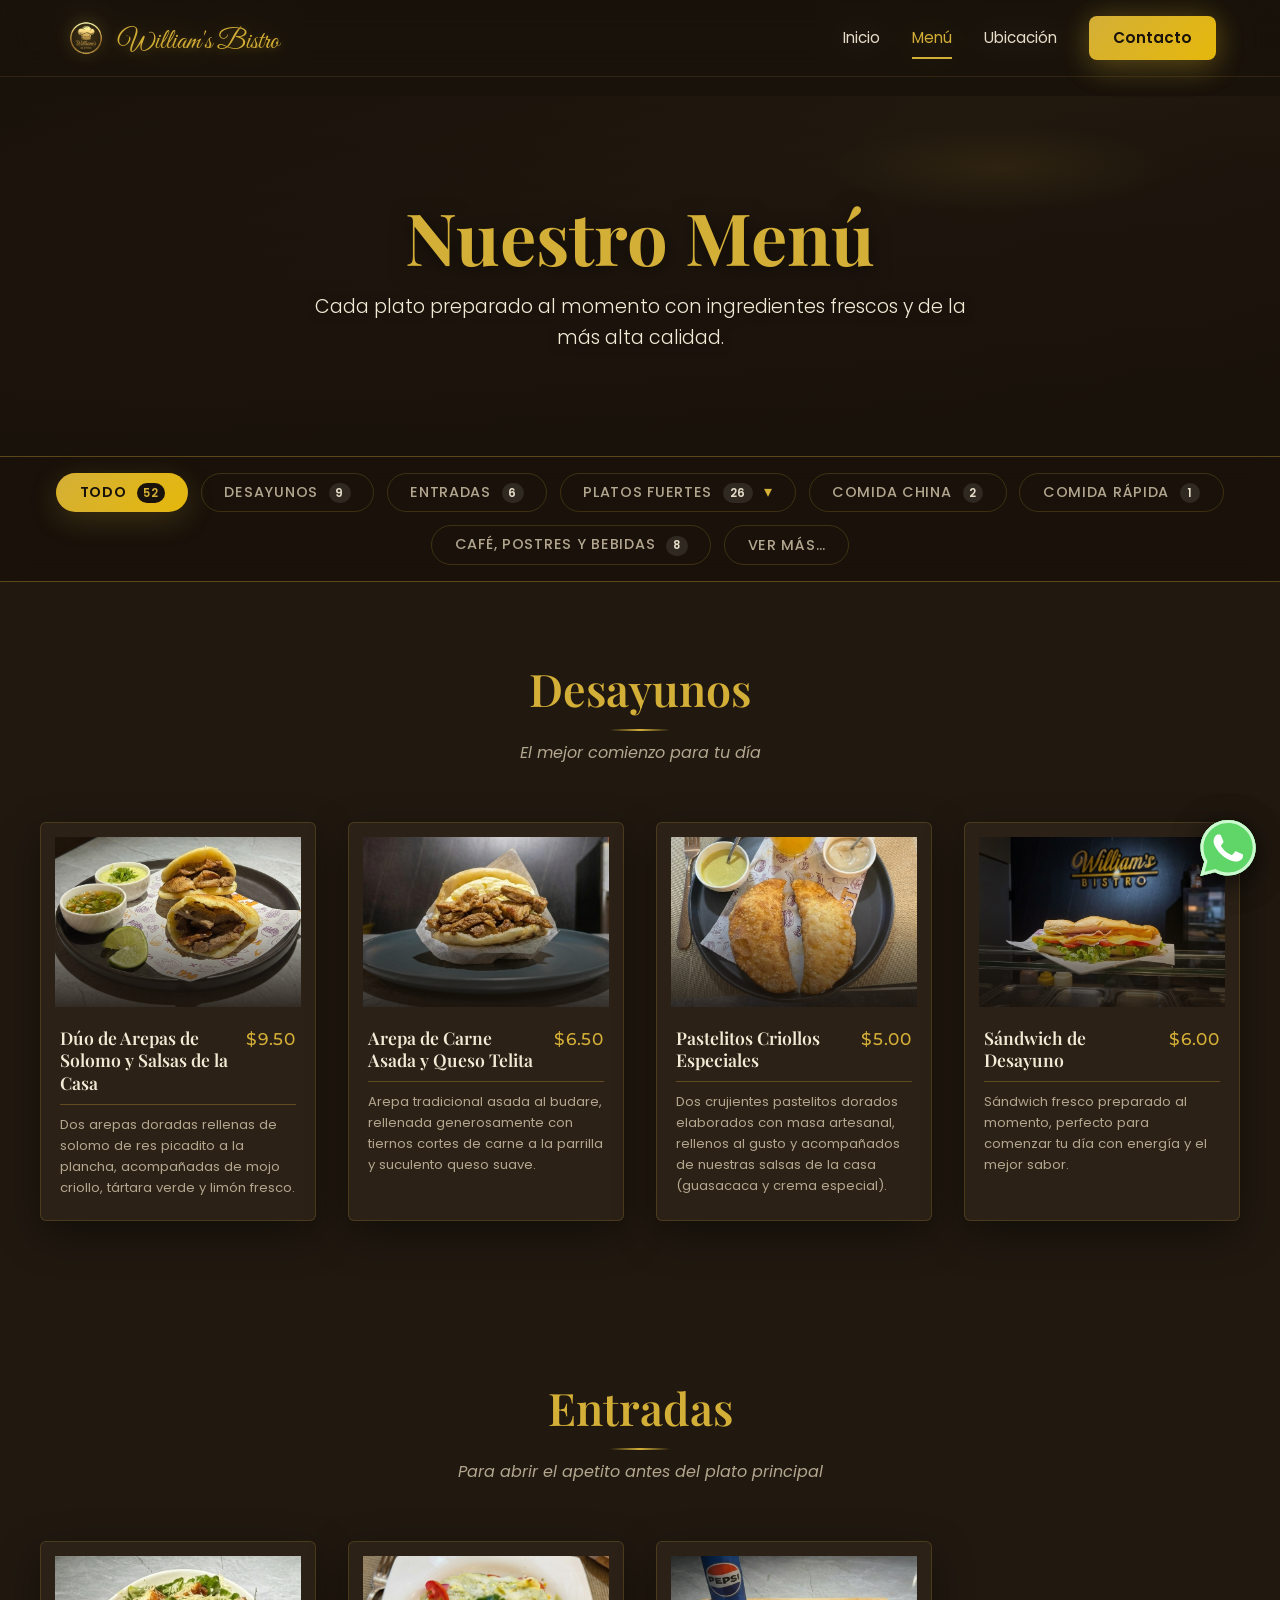
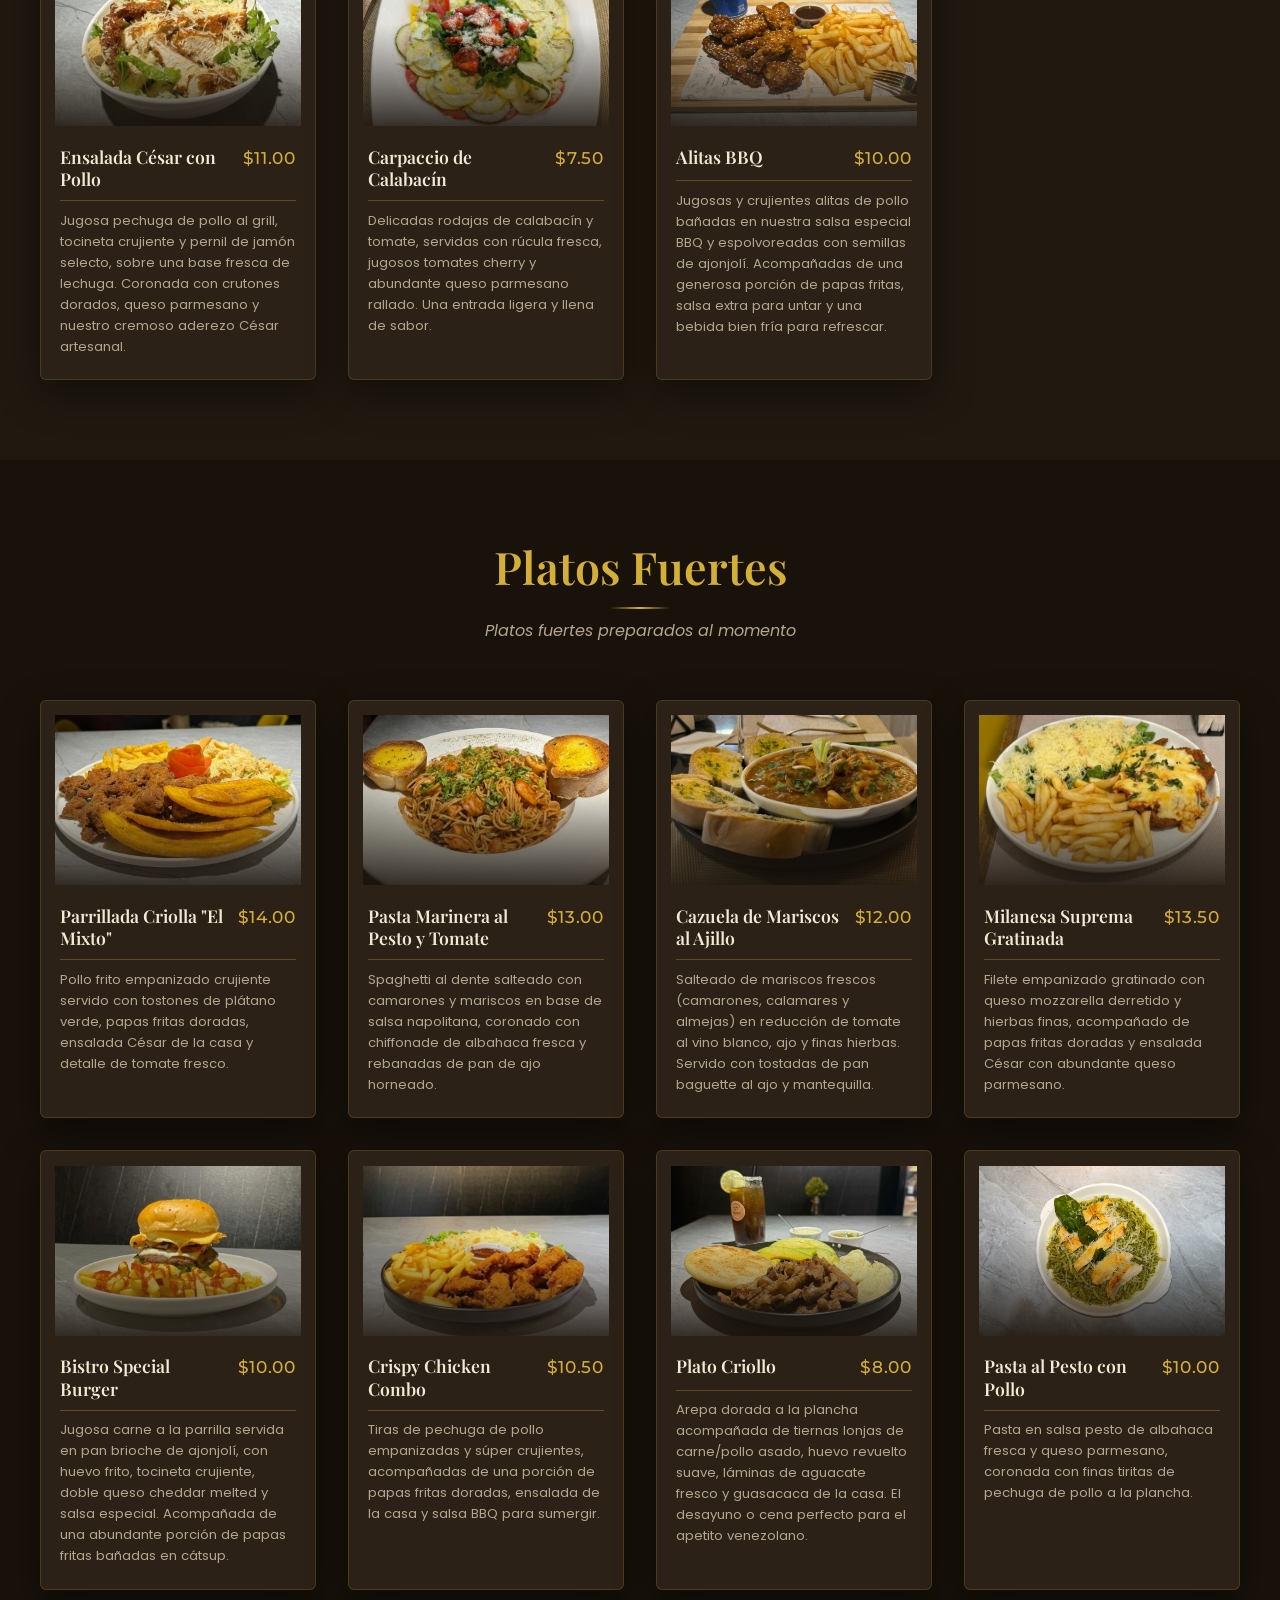
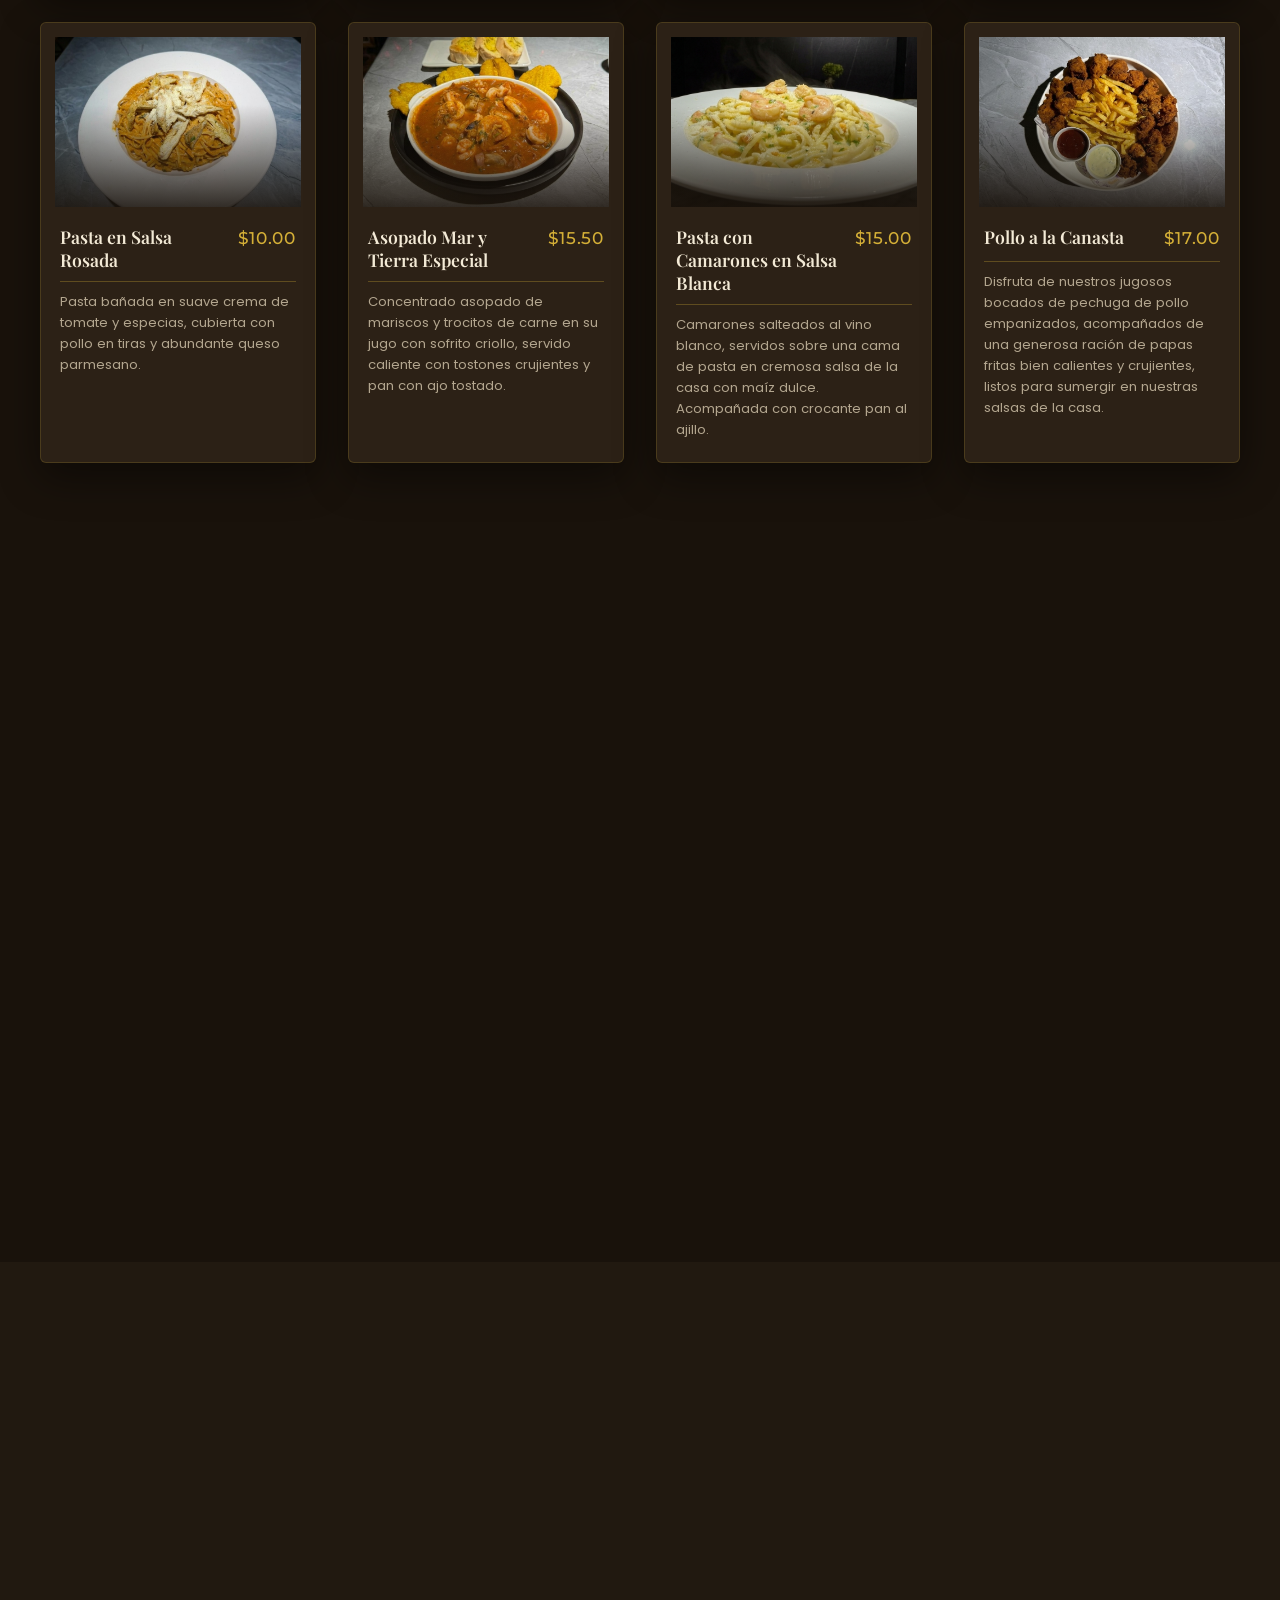
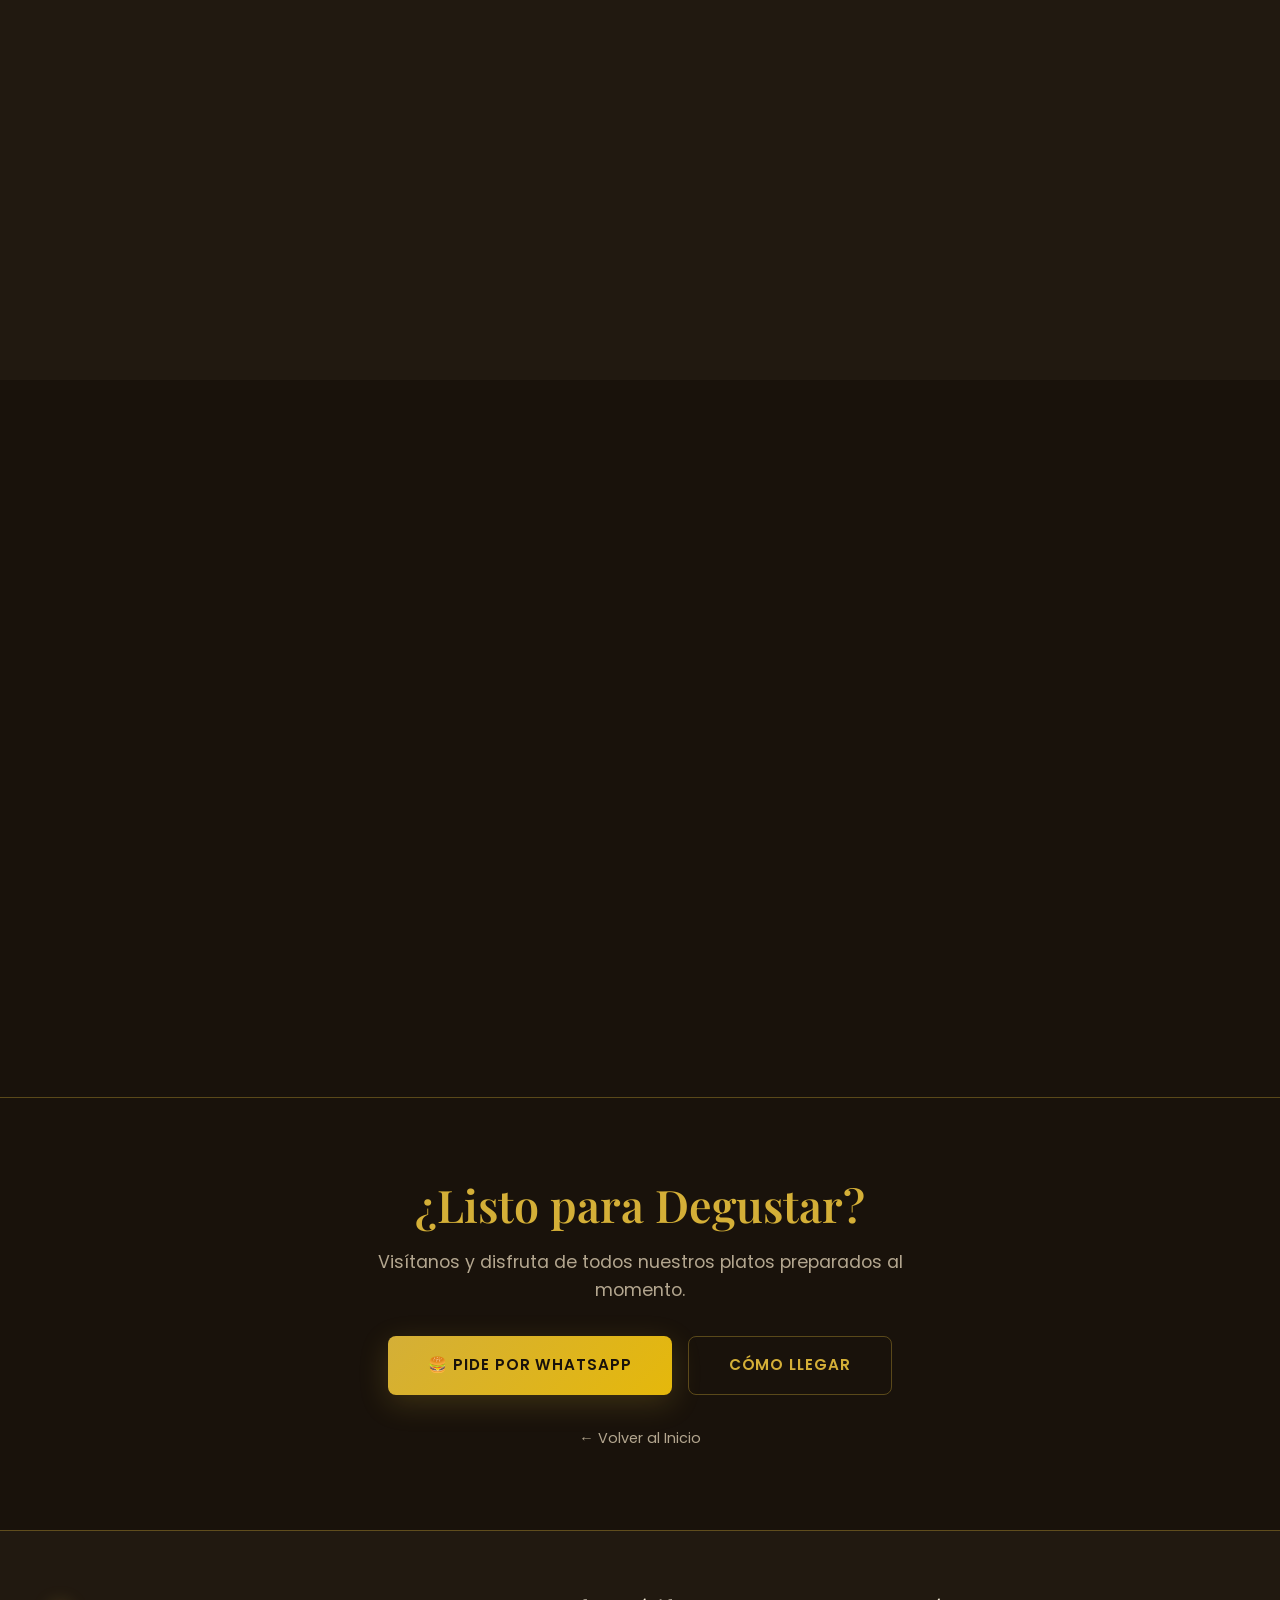
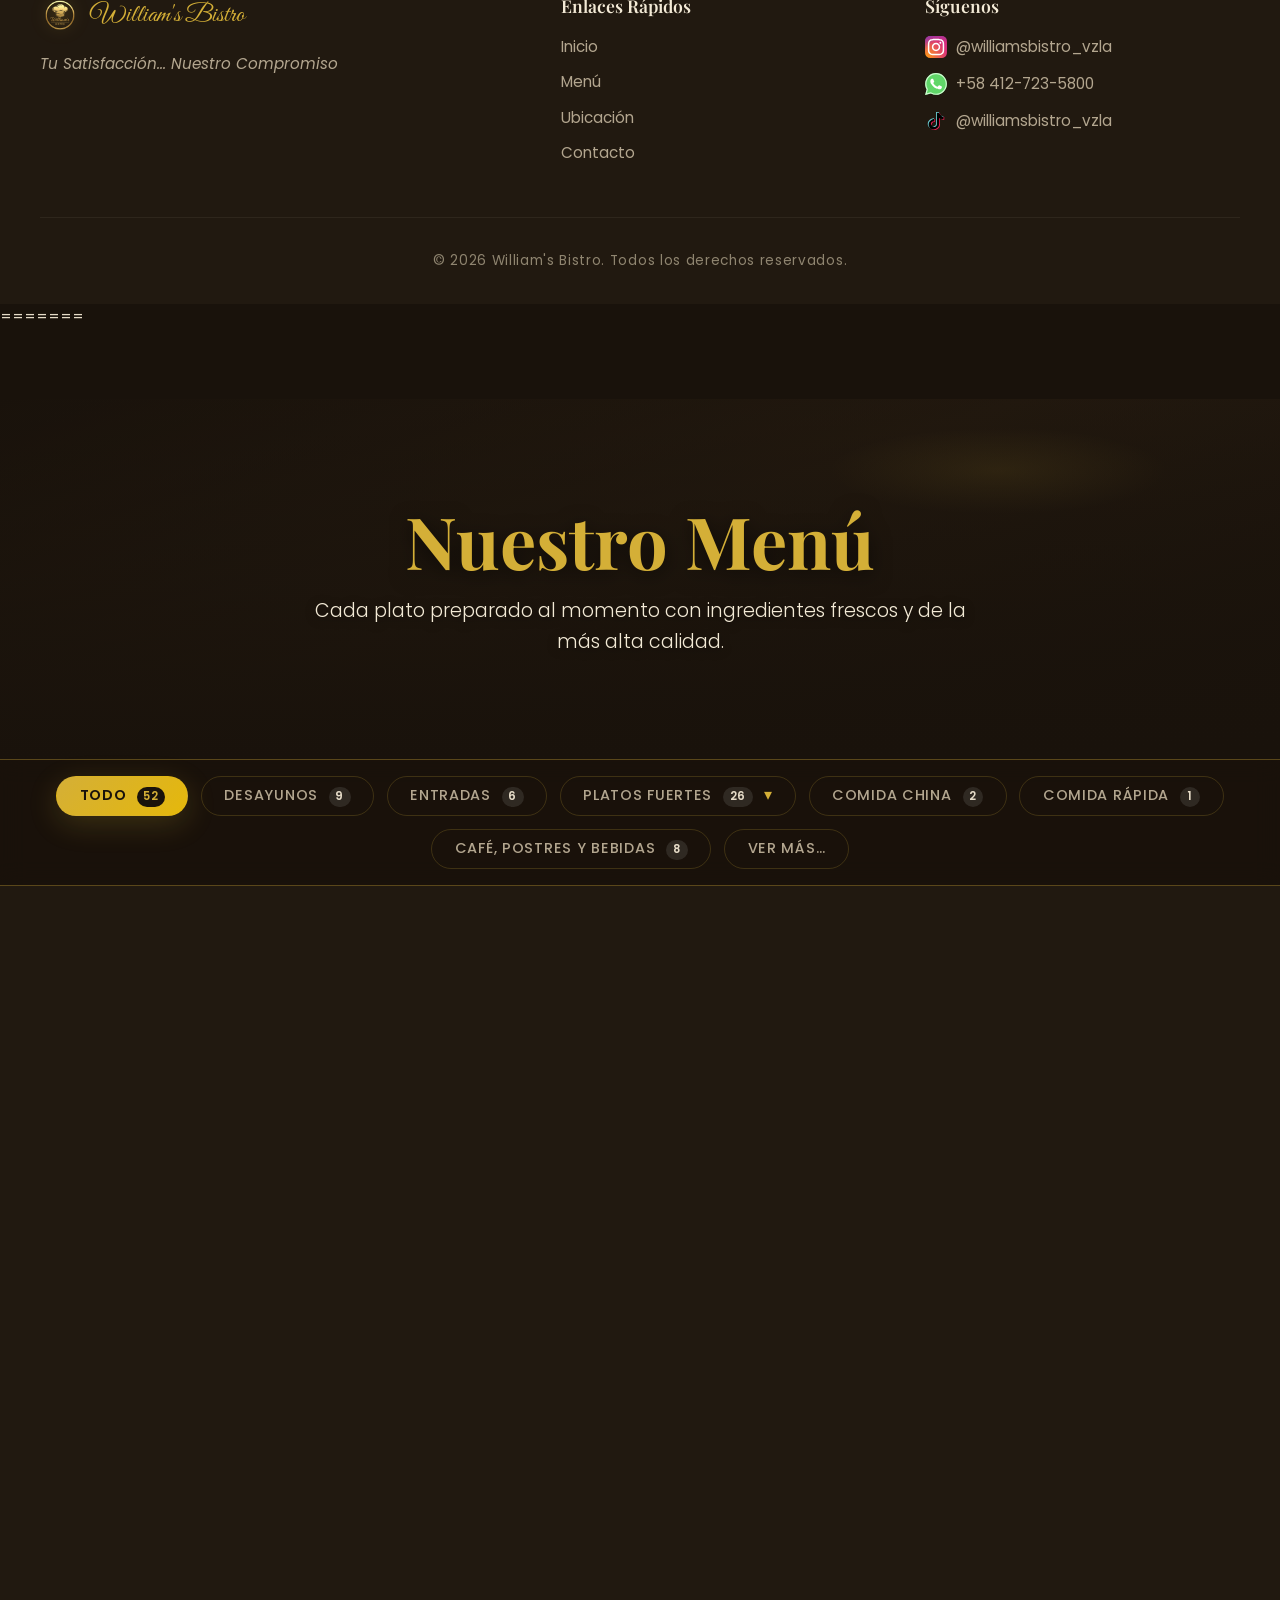
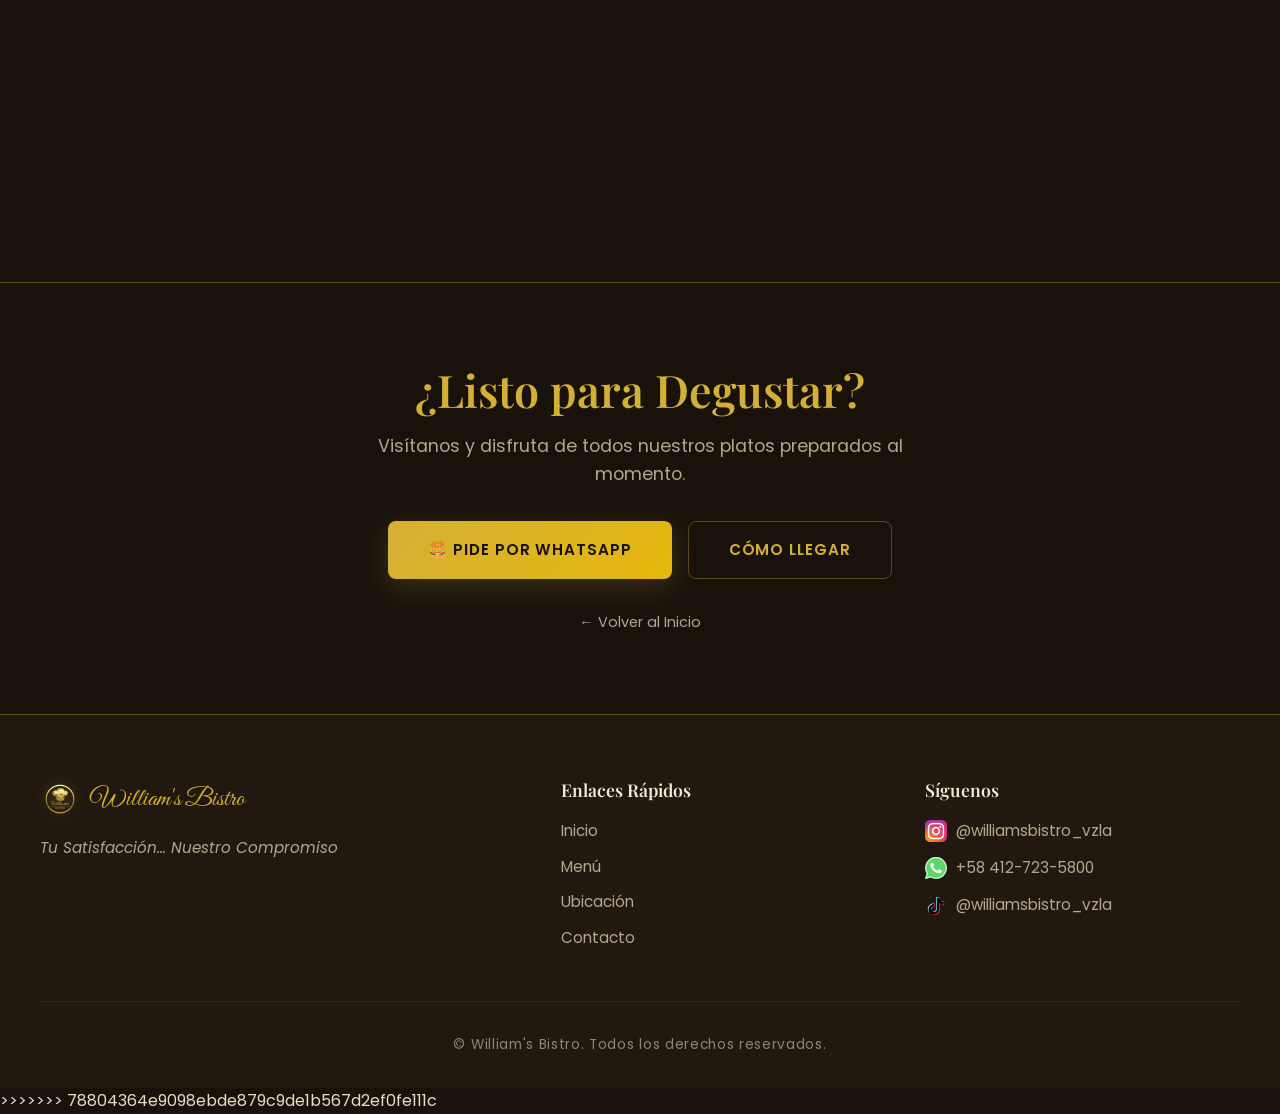
==== commit 0f66851a: "Merge remote changes, keep our cleanup (remove duplicates, fix counters and image paths)" ====
--- a/menu.html
+++ b/menu.html
@@ -1,3 +1,4 @@
+<<<<<<< HEAD
 <!doctype html>
 <html lang="es">
   <head>
@@ -1083,3 +1084,1131 @@
     <script src="js/precios.js" defer></script>
   </body>
 </html>
+=======
+<!doctype html>
+<html lang="es">
+  <head>
+    <meta charset="UTF-8" />
+    <meta name="viewport" content="width=device-width, initial-scale=1.0" />
+    <meta
+      name="description"
+      content="Desayunos gourmet, sándwiches artesanales y jugos naturales en Maturín. Preparados al momento, desde $5.50. Pide por WhatsApp."
+    />
+    <link
+      rel="icon"
+      type="image/png"
+      sizes="32x32"
+      href="./assets/favicon-32.png"
+    />
+    <link
+      rel="icon"
+      type="image/png"
+      sizes="64x64"
+      href="./assets/favicon-64.png"
+    />
+    <link
+      rel="apple-touch-icon"
+      sizes="180x180"
+      href="./assets/favicon-180.png"
+    />
+    <title>William's Bistro</title>
+    <!-- ======================= SEO — Open Graph / Twitter / Canonical ======================= -->
+    <meta property="og:type" content="restaurant" />
+    <meta property="og:site_name" content="William's Bistro" />
+    <meta
+      property="og:title"
+      content="William's Bistro | Una experiencia gastronómica de alto nivel en Maturín."
+    />
+    <meta
+      property="og:description"
+      content="Desde sándwiches gourmet y almuerzos completos hasta refrescantes jugos naturales preparados al momento y con ingredientes frescos. Pide por WhatsApp."
+    />
+    <meta
+      property="og:image"
+      content="https://williams-bistro.netlify.app/assets/barra2_blur.webp"
+    />
+    <meta
+      property="og:image:alt"
+      content="Interior de William's Bistro en Maturín"
+    />
+    <meta
+      property="og:url"
+      content="https://williams-bistro.netlify.app/menu.html"
+    />
+    <meta property="og:locale" content="es_VE" />
+    <meta name="twitter:card" content="summary_large_image" />
+    <meta
+      name="twitter:title"
+      content="William's Bistro | Una experiencia gastronómica de alto nivel en Maturín."
+    />
+    <meta
+      name="twitter:description"
+      content="Desde sándwiches gourmet y almuerzos completos hasta refrescantes jugos naturales preparados al momento y con ingredientes frescos. Pide por WhatsApp."
+    />
+    <meta
+      name="twitter:image"
+      content="https://williams-bistro.netlify.app/assets/barra2_blur.webp"
+    />
+    <link
+      rel="canonical"
+      href="https://williams-bistro.netlify.app/menu.html"
+    />
+    <!-- Preloads -->
+    <link rel="preload" href="css/styles.css" as="style" />
+    <link rel="preload" href="css/menu.css" as="style" />
+    <link rel="preconnect" href="https://fonts.googleapis.com" />
+    <link rel="preconnect" href="https://fonts.gstatic.com" crossorigin />
+    <link
+      href="https://fonts.googleapis.com/css2?family=Great+Vibes&family=Playfair+Display:ital,wght@0,400;0,600;0,700;1,400&family=Poppins:wght@300;400;500;600;700&family=Montserrat:wght@400;500;600;700&display=swap"
+      rel="stylesheet"
+    />
+    <link rel="stylesheet" href="css/styles.css" />
+    <link rel="stylesheet" href="css/menu.css" />
+    <!-- AOS CSS cargado de forma no bloqueante -->
+    <link
+      rel="stylesheet"
+      href="https://unpkg.com/aos@2.3.4/dist/aos.css"
+      media="print"
+      onload="this.media = 'all'"
+    />
+  </head>
+  <body>
+    <!-- ======================= NAVBAR ======================= -->
+    <header class="navbar" id="navbar">
+      <div class="navbar__container">
+        <a href="index.html" class="navbar__logo">
+          <img
+            src="./assets/logo_sin_fondo.webp"
+            alt="Logo de William's Bistro"
+            class="navbar__logo-icon"
+          />
+          <span class="navbar__logo-text">William's Bistro</span>
+        </a>
+
+        <button
+          class="navbar__toggle"
+          id="navToggle"
+          aria-label="Abrir menú"
+          aria-expanded="false"
+        >
+          <span></span>
+          <span></span>
+          <span></span>
+        </button>
+
+        <nav class="navbar__links" id="navLinks">
+          <a href="index.html" class="navbar__link">Inicio</a>
+          <a href="menu.html" class="navbar__link active-link">Menú</a>
+          <a href="index.html#ubicacion" class="navbar__link">Ubicación</a>
+          <a href="index.html#contacto" class="navbar__link navbar__link--cta"
+            >Contacto</a
+          >
+        </nav>
+      </div>
+    </header>
+
+    <!-- ======================= MENU HERO ======================= -->
+    <section class="menu-hero" id="menu-top">
+      <div class="menu-hero__overlay"></div>
+      <div class="menu-hero__content">
+        <h1 class="menu-hero__title">Nuestro Menú</h1>
+        <p class="menu-hero__subtitle">
+          Cada plato preparado al momento con ingredientes frescos y de la más
+          alta calidad.
+        </p>
+      </div>
+    </section>
+
+    <!-- ======================= FILTROS ======================= -->
+    <div class="menu-filters" id="menuFilters">
+      <button class="menu-filters__btn active" data-filter="all">
+        Todo <span class="menu-filters__count">14</span>
+      </button>
+      <button class="menu-filters__btn" data-filter="desayunos">
+        Desayunos <span class="menu-filters__count">4</span>
+      </button>
+      <button class="menu-filters__btn" data-filter="entradas">
+        Entradas <span class="menu-filters__count">0</span>
+      </button>
+      <div class="menu-filters__dropdown">
+        <button class="menu-filters__btn" data-filter="almuerzos">
+          Platos Fuertes <span class="menu-filters__count">9</span>
+          <span class="menu-filters__caret" aria-hidden="true">▾</span>
+        </button>
+        <div class="menu-filters__menu" id="platosFuertesMenu">
+          <button class="menu-filters__item" data-filter="pastas">Pastas</button>
+          <button class="menu-filters__item" data-filter="aves_res">Aves y Res</button>
+          <button class="menu-filters__item" data-filter="parrillas">Parrillas</button>
+          <button class="menu-filters__item" data-filter="platos_tradicionales">Platos Tradicionales</button>
+          <button class="menu-filters__item" data-filter="pescados_mariscos">Pescados y Mariscos</button>
+          <button class="menu-filters__item" data-filter="pollo_broaster">Pollo Broaster</button>
+          <button class="menu-filters__item" data-filter="platos_habibi">Platos Habibi</button>
+        </div>
+      </div>
+      <button class="menu-filters__btn" data-filter="comida_china">
+        Comida China <span class="menu-filters__count">0</span>
+      </button>
+      <button class="menu-filters__btn" data-filter="comida_rapida">
+        Comida Rápida <span class="menu-filters__count">0</span>
+      </button>
+      <button class="menu-filters__btn" data-filter="jugos">
+        Café, Postres y Bebidas <span class="menu-filters__count">3</span>
+      </button>
+      <button
+        type="button"
+        class="menu-filters__btn"
+        id="pdfMenuBtn"
+        aria-haspopup="dialog"
+        aria-controls="pdfModal"
+      >
+        Ver más…
+      </button>
+    </div>
+
+    <!-- ======================= SECCIÓN DESAYUNOS ======================= -->
+    <section
+      class="menu-section menu-section--alt"
+      id="desayunos"
+      data-category="desayunos"
+    >
+      <div class="menu-section__header">
+        <h2 class="menu-section__title">Desayunos</h2>
+        <p class="menu-section__desc">El mejor comienzo para tu día</p>
+      </div>
+      <div class="menu-section__grid">
+        <article class="dish" data-category="desayunos" data-dish="Arepa_Carne_Asada_Queso_Telita">
+          <div class="dish__image">
+            <img
+              src="./assets/arepas2.png"
+              alt="Dúo de Arepas de Solomo & Salsas de la Casa"
+              loading="lazy"
+              width="300"
+              height="200"
+            />
+          </div>
+          <div class="dish__body">
+            <div class="dish__head">
+              <h3 class="dish__name">Dúo de Arepas de Solomo y Salsas de la Casa</h3>
+              <span class="dish__price" data-usd="9.50">$9.50</span>
+            </div>
+            <p class="dish__desc">
+              Dos arepas doradas rellenas de solomo de res picadito a la
+              plancha, acompañadas de mojo criollo, tártara verde y limón
+              fresco.
+            </p>
+          </div>
+        </article>
+        <article class="dish" data-category="desayunos" data-dish="Duo_Arepas_Solomo">
+          <div class="dish__image">
+            <img
+              src="./assets/arepa3.jpg"
+              alt="Arepa de Carne Asada y Queso Telita"
+              loading="lazy"
+              width="300"
+              height="200"
+            />
+          </div>
+          <div class="dish__body">
+            <div class="dish__head">
+              <h3 class="dish__name">Arepa de Carne Asada y Queso Telita</h3>
+              <span class="dish__price" data-usd="6.50">$6.50</span>
+            </div>
+            <p class="dish__desc">
+              Arepa tradicional asada al budare, rellenada generosamente con
+              tiernos cortes de carne a la parrilla y suculento queso suave.
+            </p>
+          </div>
+        </article>
+        <article class="dish" data-category="desayunos" data-dish="Empanadas_Criollas">
+          <div class="dish__image">
+            <img
+              src="./assets/pastelitos.jpg"
+              alt="Pastelitos Criollos Especiales"
+              loading="lazy"
+              width="300"
+              height="200"
+            />
+          </div>
+          <div class="dish__body">
+            <div class="dish__head">
+              <h3 class="dish__name">Pastelitos Criollos Especiales</h3>
+              <span class="dish__price" data-usd="5.00">$5.00</span>
+            </div>
+            <p class="dish__desc">
+              Dos crujientes pastelitos dorados elaborados con masa
+              artesanal, rellenos al gusto y acompañados de nuestras salsas de
+              la casa (guasacaca y crema especial).
+            </p>
+          </div>
+        </article>
+        <article class="dish" data-category="desayunos" data-dish="Tostadas_Carne_Molida">
+          <div class="dish__image">
+            <img
+              src="./assets/tostadas_ternera.jpg"
+              alt="Tostadas de Carne Molida y Queso"
+              loading="lazy"
+              width="300"
+              height="200"
+            />
+          </div>
+          <div class="dish__body">
+            <div class="dish__head">
+              <h3 class="dish__name">Tostadas de Carne Molida y Queso</h3>
+              <span class="dish__price" data-usd="7.00">$7.00</span>
+            </div>
+            <p class="dish__desc">
+              Crocantes tortillas de maíz cubiertas con jugosa carne molida
+              sazonada, queso fundido, un toque de palta/aguacate y una
+              generosa lluvia de queso blanco rallado.
+            </p>
+          </div>
+        </article>
+        <article class="dish" data-category="desayunos" data-dish="Sandwich_Desayuno">
+          <div class="dish__image">
+            <img
+              src="./assets/Sandwich.jpg"
+              alt="Sándwich de Desayuno"
+              loading="lazy"
+              width="300"
+              height="200"
+            />
+          </div>
+          <div class="dish__body">
+            <div class="dish__head">
+              <h3 class="dish__name">Sándwich de Desayuno</h3>
+              <span class="dish__price" data-usd="6.00">$6.00</span>
+            </div>
+            <p class="dish__desc">
+              Sándwich fresco preparado al momento, perfecto para comenzar tu
+              día con energía y el mejor sabor.
+            </p>
+          </div>
+        </article>
+      </div>
+    </section>
+
+    <!-- ======================= SECCIÓN ENTRADAS ======================= -->
+    <section class="menu-section menu-section--alt" id="entradas" data-category="entradas">
+      <div class="menu-section__header">
+        <h2 class="menu-section__title">Entradas</h2>
+        <p class="menu-section__desc">
+          Para abrir el apetito antes del plato principal
+        </p>
+      </div>
+      <div class="menu-section__grid">
+        <article class="dish" data-category="entradas" data-dish="Ensalada_Cesar" data-subcategory="entradas">
+          <div class="dish__image">
+            <img
+              src="./assets/ensalada_cesar.jpeg"
+              alt="Ensalada César"
+              loading="lazy"
+              width="300"
+              height="200"
+            />
+          </div>
+          <div class="dish__body">
+            <div class="dish__head">
+              <h3 class="dish__name">Ensalada César con Pollo</h3>
+              <span class="dish__price" data-usd="11.00">$11.00</span>
+            </div>
+            <p class="dish__desc">JugosaJugosa pechuga de pollo al grill, tocineta crujiente y pernil de jamón selecto, sobre una base fresca de lechuga. Coronada con crutones dorados, queso parmesano y nuestro cremoso aderezo César artesanal.</p>
+          </div>
+        </article>
+        <article class="dish" data-category="entradas" data-dish="Carpaccio" data-subcategory="entradas">
+          <div class="dish__image">
+            <img
+              src="./assets/carpaccio.jpeg"
+              alt="Carpaccio"
+              loading="lazy"
+              width="300"
+              height="200"
+            />
+          </div>
+          <div class="dish__body">
+            <div class="dish__head">
+              <h3 class="dish__name">Carpaccio de Calabacín</h3>
+              <span class="dish__price" data-usd="7.50">$7.50</span>
+            </div>
+            <p class="dish__desc">Delicadas rodajas de calabacín y tomate, servidas con rúcula fresca, jugosos tomates cherry y abundante queso parmesano rallado. Una entrada ligera y llena de sabor.</p>
+          </div>
+        </article>
+        <article class="dish" data-category="entradas" data-dish="Alitas_BBQ">
+          <div class="dish__image">
+            <img
+              src="./assets/plato5.jpg"
+              alt="Alitas BBQ"
+              loading="lazy"
+              width="300"
+              height="200"
+            />
+          </div>
+          <div class="dish__body">
+            <div class="dish__head">
+              <h3 class="dish__name">Alitas BBQ</h3>
+              <span class="dish__price" data-usd="10.00">$10.00</span>
+            </div>
+            <p class="dish__desc">
+              Jugosas y crujientes alitas de pollo bañadas en nuestra salsa
+              especial BBQ y espolvoreadas con semillas de ajonjolí. Acompañadas
+              de una generosa porción de papas fritas, salsa extra para untar y
+              una bebida bien fría para refrescar.
+            </p>
+          </div>
+        </article>
+      </div>
+    </section>
+
+    <!-- ======================= SECCIÓN PLATOS FUERTES ======================= -->
+    <section class="menu-section" id="almuerzos" data-category="almuerzos">
+      <div class="menu-section__header">
+        <h2 class="menu-section__title">Platos Fuertes</h2>
+        <p class="menu-section__desc">
+          Platos fuertes preparados al momento
+        </p>
+      </div>
+      <div class="menu-section__grid">
+        <article
+          class="dish"
+          data-category="almuerzos"
+          data-subcategory="pastas"
+          data-dish="Pasta_Carbonara_con_Camarones"
+        >
+          <div class="dish__image">
+            <img
+              src="./assets/pasta1.jpg"
+              alt="Pasta Carbonara con Camarones"
+              loading="lazy"
+              width="300"
+              height="200"
+            />
+          </div>
+          <div class="dish__body">
+            <div class="dish__head">
+              <h3 class="dish__name">Pasta Carbonara con Camarones</h3>
+              <span class="dish__price" data-usd="11.00">$11.00</span>
+            </div>
+            <p class="dish__desc">
+              Pasta en una cremosa salsa de la casa, acompañada de jugosos
+              camarones salteados, crujientes trozos de tocineta y terminada con
+              queso parmesano y hierbas frescas.
+            </p>
+          </div>
+        </article>
+        <article class="dish" data-category="almuerzos" data-subcategory="pollo_broaster" data-dish="Cazuela_Mariscos_Ajillo">
+          <div class="dish__image">
+            <img
+              src="./assets/almuerzo1.jpg"
+              alt="Parrillada Criolla El Mixto"
+              loading="lazy"
+              width="300"
+              height="200"
+            />
+          </div>
+          <div class="dish__body">
+            <div class="dish__head">
+              <h3 class="dish__name">Parrillada Criolla "El Mixto"</h3>
+              <span class="dish__price" data-usd="14.00">$14.00</span>
+            </div>
+            <p class="dish__desc">
+              Pollo frito empanizado crujiente servido con tostones de plátano
+              verde, papas fritas doradas, ensalada César de la casa y detalle
+              de tomate fresco.
+            </p>
+          </div>
+        </article>
+
+        <article class="dish" data-category="almuerzos" data-subcategory="pastas" data-dish="Parrillada_Criolla_Mixto">
+          <div class="dish__image">
+            <img
+              src="./assets/almuerzo2.jpg"
+              alt="Pasta Marinera al Pesto y Tomate"
+              loading="lazy"
+              width="300"
+              height="200"
+            />
+          </div>
+          <div class="dish__body">
+            <div class="dish__head">
+              <h3 class="dish__name">Pasta Marinera al Pesto y Tomate</h3>
+              <span class="dish__price" data-usd="13.00">$13.00</span>
+            </div>
+            <p class="dish__desc">
+              Spaghetti al dente salteado con camarones y mariscos en base de
+              salsa napolitana, coronado con chiffonade de albahaca fresca y
+              rebanadas de pan de ajo horneado.
+            </p>
+          </div>
+        </article>
+
+        <article class="dish" data-category="almuerzos" data-dish="Milanesa_Suprema_Gratinada">
+          <div class="dish__image">
+            <img
+              src="./assets/almuerzo4.jpg"
+              alt="Cazuela de Mariscos al Ajillo"
+              loading="lazy"
+              width="300"
+              height="200"
+            />
+          </div>
+          <div class="dish__body">
+            <div class="dish__head">
+              <h3 class="dish__name">Cazuela de Mariscos al Ajillo</h3>
+              <span class="dish__price" data-usd="12.00">$12.00</span>
+            </div>
+            <p class="dish__desc">
+              Salteado de mariscos frescos (camarones, calamares y almejas) en
+              reducción de tomate al vino blanco, ajo y finas hierbas. Servido
+              con tostadas de pan baguette al ajo y mantequilla.
+            </p>
+          </div>
+        </article>
+
+        <article class="dish" data-category="almuerzos" data-dish="Salteado_Oriental">
+          <div class="dish__image">
+            <img
+              src="./assets/almuerzo5.jpg"
+              alt="Milanesa Suprema Gratinada"
+              loading="lazy"
+              width="300"
+              height="200"
+            />
+          </div>
+          <div class="dish__body">
+            <div class="dish__head">
+              <h3 class="dish__name">Milanesa Suprema Gratinada</h3>
+              <span class="dish__price" data-usd="13.50">$13.50</span>
+            </div>
+            <p class="dish__desc">
+              Filete empanizado gratinado con queso mozzarella derretido y
+              hierbas finas, acompañado de papas fritas doradas y ensalada César
+              con abundante queso parmesano.
+            </p>
+          </div>
+        </article>
+
+        <article class="dish" data-category="almuerzos" data-subcategory="pastas" data-dish="Pasta_Marinera_Pesto">
+          <div class="dish__image">
+            <img
+              src="./assets/carnesalteada.jpg"
+              alt="Salteado Oriental de Pollo o Cerdo y Vegetales"
+              loading="lazy"
+              width="300"
+              height="200"
+            />
+          </div>
+          <div class="dish__body">
+            <div class="dish__head">
+              <h3 class="dish__name">Salteado Oriental de Pollo / Cerdo y Vegetales</h3>
+              <span class="dish__price" data-usd="11.00">$11.00</span>
+            </div>
+            <p class="dish__desc">
+              Tiras jugosas de proteína salteadas al wok a alta temperatura con
+              cebollas, pimentón verde y salsa de soya reducida.
+            </p>
+          </div>
+        </article>
+
+        <article
+          class="dish"
+          data-category="almuerzos"
+          data-dish="Bistro_Special_Burger"
+        >
+          <div class="dish__image">
+            <img
+              src="./assets/hamburguesa1.jpg"
+              alt="Bistro Special Burger"
+              loading="lazy"
+              width="300"
+              height="200"
+            />
+          </div>
+          <div class="dish__body">
+            <div class="dish__head">
+              <h3 class="dish__name">Bistro Special Burger</h3>
+              <span class="dish__price" data-usd="10.00">$10.00</span>
+            </div>
+            <p class="dish__desc">
+              Jugosa carne a la parrilla servida en pan brioche de ajonjolí, con
+              huevo frito, tocineta crujiente, doble queso cheddar melted y
+              salsa especial. Acompañada de una abundante porción de papas
+              fritas bañadas en cátsup.
+            </p>
+          </div>
+        </article>
+
+        <article
+          class="dish"
+          data-category="almuerzos"
+          data-subcategory="pollo_broaster"
+          data-dish="Crispy_Chicken_Combo"
+        >
+          <div class="dish__image">
+            <img
+              src="./assets/plato4.jpg"
+              alt="Crispy Chicken Combo"
+              loading="lazy"
+              width="300"
+              height="200"
+            />
+          </div>
+          <div class="dish__body">
+            <div class="dish__head">
+              <h3 class="dish__name">Crispy Chicken Combo</h3>
+              <span class="dish__price" data-usd="10.50">$10.50</span>
+            </div>
+            <p class="dish__desc">
+              Tiras de pechuga de pollo empanizadas y súper crujientes,
+              acompañadas de una porción de papas fritas doradas, ensalada de la
+              casa y salsa BBQ para sumergir.
+            </p>
+          </div>
+        </article>
+
+        <article class="dish" data-category="almuerzos" data-dish="Arepa_Con_Todo">
+          <div class="dish__image">
+            <img
+              src="./assets/arepacontodo.jpg"
+              alt="Arepa con Todo"
+              loading="lazy"
+              width="300"
+              height="200"
+            />
+          </div>
+          <div class="dish__body">
+            <div class="dish__head">
+              <h3 class="dish__name">Plato Criollo</h3>
+              <span class="dish__price" data-usd="8.00">$8.00</span>
+            </div>
+            <p class="dish__desc">Arepa dorada a la plancha acompañada de tiernas lonjas de carne/pollo asado, huevo revuelto suave, láminas de aguacate fresco y guasacaca de la casa. El desayuno o cena perfecto para el apetito venezolano.</p>
+          </div>
+        </article>
+
+        <article class="dish" data-category="almuerzos" data-subcategory="pastas" data-dish="Pasta_Bistro">
+          <div class="dish__image">
+            <img
+              src="./assets/pasta pesto.jpg"
+              alt="Pasta Bistro"
+              loading="lazy"
+              width="300"
+              height="200"
+            />
+          </div>
+          <div class="dish__body">
+            <div class="dish__head">
+              <h3 class="dish__name">Pasta al Pesto con Pollo</h3>
+              <span class="dish__price" data-usd="10.00">$10.00</span>
+            </div>
+            <p class="dish__desc">Pasta en salsa pesto de albahaca fresca y queso parmesano, coronada con finas tiritas de pechuga de pollo a la plancha.</p>
+          </div>
+        </article>
+
+        <article class="dish" data-category="almuerzos" data-subcategory="pastas" data-dish="Pasta_Con_Pollo">
+          <div class="dish__image">
+            <img
+              src="./assets/pastapollo.jpg"
+              alt="Pasta con Pollo"
+              loading="lazy"
+              width="300"
+              height="200"
+            />
+          </div>
+          <div class="dish__body">
+            <div class="dish__head">
+              <h3 class="dish__name">Pasta en Salsa Rosada</h3>
+              <span class="dish__price" data-usd="10.00">$10.00</span>
+            </div>
+            <p class="dish__desc">Pasta bañada en suave crema de tomate y especias, cubierta con pollo en tiras y abundante queso parmesano.</p>
+          </div>
+        </article>
+
+        <article class="dish" data-category="almuerzos" data-dish="Asopado_Mariscos">
+          <div class="dish__image">
+            <img
+              src="./assets/asopado.jpg"
+              alt="Asopado de Mariscos"
+              loading="lazy"
+              width="300"
+              height="200"
+            />
+          </div>
+          <div class="dish__body">
+            <div class="dish__head">
+              <h3 class="dish__name">Asopado Mar y Tierra Especial</h3>
+              <span class="dish__price">$15.50</span>
+            </div>
+            <p class="dish__desc">Concentrado asopado de mariscos y trocitos de carne en su jugo con sofrito criollo, servido caliente con tostones crujientes y pan con ajo tostado.</p>
+          </div>
+        </article>
+        <article class="dish" data-category="almuerzos" data-subcategory="pastas" data-dish="Pasta_Con_Camarones">
+          <div class="dish__image">
+            <img
+              src="./assets/pasta_con_camarones.jpeg"
+              alt="Pasta con Camarones"
+              loading="lazy"
+              width="300"
+              height="200"
+            />
+          </div>
+          <div class="dish__body">
+            <div class="dish__head">
+              <h3 class="dish__name">Pasta con Camarones en Salsa Blanca</h3>
+              <span class="dish__price" data-usd="15.00">$15.00</span>
+            </div>
+            <p class="dish__desc">Camarones salteados al vino blanco, servidos sobre una cama de pasta en cremosa salsa de la casa con maíz dulce. Acompañada con crocante pan al ajillo.</p>
+          </div>
+        </article>
+        <article class="dish" data-category="almuerzos" data-subcategory="pollo_broaster" data-dish="Pollo_Canasta">
+          <div class="dish__image">
+            <img
+              src="./assets/pollo canasta.jpg"
+              alt="Pollo Canasta"
+              loading="lazy"
+              width="300"
+              height="200"
+            />
+          </div>
+          <div class="dish__body">
+            <div class="dish__head">
+              <h3 class="dish__name">Pollo a la Canasta</h3>
+              <span class="dish__price" data-usd="17.00">$17.00</span>
+            </div>
+            <p class="dish__desc">
+              Disfruta de nuestros jugosos bocados de pechuga de pollo empanizados, acompañados de una generosa ración de papas fritas bien calientes y crujientes, listos para sumergir en nuestras salsas de la casa.
+            </p>
+          </div>
+        </article>
+      </div>
+    </section>
+
+    <!-- ======================= SECCIÓN COMIDA CHINA ======================= -->
+    <section class="menu-section" id="comida_china" data-category="comida_china">
+      <div class="menu-section__header">
+        <h2 class="menu-section__title">Comida China</h2>
+        <p class="menu-section__desc">
+          Sabores orientales preparados al wok
+        </p>
+      </div>
+      <div class="menu-section__grid">
+        <article class="dish" data-category="comida_china" data-dish="Arroz_Chino" data-subcategory="comida_china">
+          <div class="dish__image">
+            <img
+              src="./assets/arroz_chino.jpeg"
+              alt="Arroz Chino"
+              loading="lazy"
+              width="300"
+              height="200"
+            />
+          </div>
+          <div class="dish__body">
+            <div class="dish__head">
+              <h3 class="dish__name">Arroz Chino</h3>
+              <span class="dish__price" data-usd="10.00">$10.00</span>
+            </div>
+            <p class="dish__desc">Delicioso arroz chino estilo, servido con brochetas mixtas de pollo y carne al grill, papas fritas doradas y ensalada fresca. Una combinación perfecta y abundante.</p>
+          </div>
+        </article>
+      </div>
+    </section>
+
+    <!-- ======================= SECCIÓN COMIDA RÁPIDA ======================= -->
+    <section class="menu-section menu-section--alt" id="comida_rapida" data-category="comida_rapida">
+      <div class="menu-section__header">
+        <h2 class="menu-section__title">Comida Rápida</h2>
+        <p class="menu-section__desc">
+          Clásicos irresistibles para un antojo veloz
+        </p>
+      </div>
+      <div class="menu-section__grid">
+      </div>
+    </section>
+
+    <!-- ======================= SECCIÓN CAFÉ, POSTRES Y BEBIDAS ======================= -->
+    <section class="menu-section" id="cafe_postres_bebidas" data-category="jugos">
+      <div class="menu-section__header">
+        <h2 class="menu-section__title">Café, Postres y Bebidas</h2>
+        <p class="menu-section__desc">
+          Frutas frescas exprimidas al momento y el dulce final perfecto
+        </p>
+      </div>
+      <div class="menu-section__grid">
+        <article class="dish" data-category="jugos" data-dish="Copa_Mousse_Chocolate">
+          <div class="dish__image">
+            <img
+              src="./assets/postre1.jpg"
+              alt="Copa Mousse de Chocolate y Cream"
+              loading="lazy"
+              width="300"
+              height="200"
+            />
+          </div>
+          <div class="dish__body">
+            <div class="dish__head">
+              <h3 class="dish__name">Copa Mousse de Chocolate y Cream</h3>
+              <span class="dish__price" data-usd="5.50">$5.50</span>
+            </div>
+            <p class="dish__desc">
+              Cremoso mousse de chocolate amargo servido en copa de cóctel,
+              decorado con sirope de cacao, crema batida y crumble de galleta
+              crujiente.
+            </p>
+          </div>
+        </article>
+
+        <article class="dish" data-category="jugos" data-dish="Brownie_Solo">
+          <div class="dish__image">
+            <img
+              src="./assets/browniesolo.jpg"
+              alt="Brownie de Chocolate"
+              loading="lazy"
+              width="300"
+              height="200"
+            />
+          </div>
+          <div class="dish__body">
+            <div class="dish__head">
+              <h3 class="dish__name">Brownie de Chocolate</h3>
+              <span class="dish__price" data-usd="4.00">$4.00</span>
+            </div>
+            <p class="dish__desc">Bizcocho denso y húmedo de chocolate oscuro cargado con chispas de chocolate fundidas, servido tibio.</p>
+          </div>
+        </article>
+
+        <article class="dish" data-category="jugos" data-dish="Brownie_Oreo">
+          <div class="dish__image">
+            <img
+              src="./assets/brownieOreo.jpg"
+              alt="Brownie con Oreo"
+              loading="lazy"
+              width="300"
+              height="200"
+            />
+          </div>
+          <div class="dish__body">
+            <div class="dish__head">
+              <h3 class="dish__name">Brownie con Oreo</h3>
+              <span class="dish__price" data-usd="7.00">$7.00</span>
+            </div>
+            <p class="dish__desc">Base de brownie meloso cubierto con fudge de chocolate caliente, trozos crujientes de galleta Oreo y galleta entera superior.</p>
+          </div>
+        </article>
+
+        <article class="dish" data-category="jugos" data-dish="Mocachino">
+          <div class="dish__image">
+            <img
+              src="./assets/Mocacchino.jpg"
+              alt="Mocachino"
+              loading="lazy"
+              width="300"
+              height="200"
+            />
+          </div>
+          <div class="dish__body">
+            <div class="dish__head">
+              <h3 class="dish__name">Moccaccino</h3>
+              <span class="dish__price" data-usd="3.00">$3.00</span>
+            </div>
+            <p class="dish__desc">
+              Deliciosa mezcla de espresso, leche vaporizada y chocolate,
+              coronada con crema batida y un toque de cacao.
+            </p>
+          </div>
+        </article>
+      </div>
+    </section>
+
+    <!-- ======================= CTA BACK ======================= -->
+    <section class="menu-cta">
+      <div class="menu-cta__content">
+        <h2 class="menu-cta__title">¿Listo para Degustar?</h2>
+        <p class="menu-cta__text">
+          Visítanos y disfruta de todos nuestros platos preparados al momento.
+        </p>
+        <div class="menu-cta__actions">
+          <a
+            href="https://wa.me/584127235800?text=Hola%2C%20quiero%20hacer%20un%20pedido%20en%20William%27s%20Bistro"
+            target="_blank"
+            rel="noopener"
+            class="btn btn--primary"
+            >🍔 PIDE POR WHATSAPP</a
+          >
+          <a href="index.html#ubicacion" class="btn btn--outline"
+            >CÓMO LLEGAR</a
+          >
+        </div>
+        <a href="index.html" class="menu-cta__back">← Volver al Inicio</a>
+      </div>
+    </section>
+
+    <!-- ======================= MODAL MENÚ PDF ======================= -->
+    <div class="pdf-modal" id="pdfModal" aria-hidden="true">
+      <div class="pdf-modal__content">
+        <iframe
+          src="https://drive.google.com/file/d/1Wzeb_TMjCLl0vRnB_A__vwbbPZ2srRQx/preview?usp=sharing"
+          width="100%"
+          height="100%"
+          allow="autoplay"
+          style="border: none"
+          title="Menú de William's Bistro en PDF"
+          loading="lazy"
+        ></iframe>
+      </div>
+    </div>
+
+    <!-- ======================= FOOTER ======================= -->
+    <footer class="footer" id="footer">
+      <div class="footer__container">
+        <div class="footer__brand">
+          <a href="index.html" class="footer__logo">
+            <img
+              src="./assets/logo_sin_fondo.webp"
+              alt="Logo de William's Bistro"
+              class="footer__logo-icon"
+              loading="lazy"
+              width="40"
+              height="40"
+            />
+            <span class="footer__logo-text">William's Bistro</span>
+          </a>
+          <p class="footer__tagline">Tu Satisfacción... Nuestro Compromiso</p>
+        </div>
+
+        <div class="footer__links">
+          <h4>Enlaces Rápidos</h4>
+          <a href="index.html">Inicio</a>
+          <a href="menu.html">Menú</a>
+          <a href="index.html#ubicacion">Ubicación</a>
+          <a href="index.html#contacto">Contacto</a>
+        </div>
+
+        <div class="footer__social">
+          <h4>Síguenos</h4>
+          <div class="footer__social-icons">
+            <a
+              href="https://www.instagram.com/williamsbistro_vzla"
+              target="_blank"
+              rel="noopener"
+              class="footer__social-icon"
+              aria-label="Instagram"
+            >
+              <svg
+                width="22"
+                height="22"
+                viewBox="0 0 3364.7 3364.7"
+                xmlns="http://www.w3.org/2000/svg"
+                aria-hidden="true"
+              >
+                <defs>
+                  <radialGradient
+                    id="ig-rg-a"
+                    cx="217.76"
+                    cy="3290.99"
+                    r="4271.92"
+                    gradientUnits="userSpaceOnUse"
+                  >
+                    <stop offset=".09" stop-color="#fa8f21" />
+                    <stop offset=".78" stop-color="#d82d7e" />
+                  </radialGradient>
+                  <radialGradient
+                    id="ig-rg-b"
+                    cx="2330.61"
+                    cy="3182.95"
+                    r="3759.33"
+                    gradientUnits="userSpaceOnUse"
+                  >
+                    <stop offset=".64" stop-color="#8c3aaa" stop-opacity="0" />
+                    <stop offset="1" stop-color="#8c3aaa" />
+                  </radialGradient>
+                </defs>
+                <path
+                  d="M853.2,3352.8c-200.1-9.1-308.8-42.4-381.1-70.6-95.8-37.3-164.1-81.7-236-153.5S119.7,2988.6,82.6,2892.8c-28.2-72.3-61.5-181-70.6-381.1C2,2295.4,0,2230.5,0,1682.5s2.2-612.8,11.9-829.3C21,653.1,54.5,544.6,82.5,472.1,119.8,376.3,164.3,308,236,236c71.8-71.8,140.1-116.4,236-153.5C544.3,54.3,653,21,853.1,11.9,1069.5,2,1134.5,0,1682.3,0c548,0,612.8,2.2,829.3,11.9,200.1,9.1,308.6,42.6,381.1,70.6,95.8,37.1,164.1,81.7,236,153.5s116.2,140.2,153.5,236c28.2,72.3,61.5,181,70.6,381.1,9.9,216.5,11.9,281.3,11.9,829.3,0,547.8-2,612.8-11.9,829.3-9.1,200.1-42.6,308.8-70.6,381.1-37.3,95.8-81.7,164.1-153.5,235.9s-140.2,116.2-236,153.5c-72.3,28.2-181,61.5-381.1,70.6-216.3,9.9-281.3,11.9-829.3,11.9-547.8,0-612.8-1.9-829.1-11.9"
+                  fill="url(#ig-rg-a)"
+                />
+                <path
+                  d="M853.2,3352.8c-200.1-9.1-308.8-42.4-381.1-70.6-95.8-37.3-164.1-81.7-236-153.5S119.7,2988.6,82.6,2892.8c-28.2-72.3-61.5-181-70.6-381.1C2,2295.4,0,2230.5,0,1682.5s2.2-612.8,11.9-829.3C21,653.1,54.5,544.6,82.5,472.1,119.8,376.3,164.3,308,236,236c71.8-71.8,140.1-116.4,236-153.5C544.3,54.3,653,21,853.1,11.9,1069.5,2,1134.5,0,1682.3,0c548,0,612.8,2.2,829.3,11.9,200.1,9.1,308.6,42.6,381.1,70.6,95.8,37.1,164.1,81.7,236,153.5s116.2,140.2,153.5,236c28.2,72.3,61.5,181,70.6,381.1,9.9,216.5,11.9,281.3,11.9,829.3,0,547.8-2,612.8-11.9,829.3-9.1,200.1-42.6,308.8-70.6,381.1-37.3,95.8-81.7,164.1-153.5,235.9s-140.2,116.2-236,153.5c-72.3,28.2-181,61.5-381.1,70.6-216.3,9.9-281.3,11.9-829.3,11.9-547.8,0-612.8-1.9-829.1-11.9"
+                  fill="url(#ig-rg-b)"
+                />
+                <path
+                  d="M1269.25,1689.52c0-230.11,186.49-416.7,416.6-416.7s416.7,186.59,416.7,416.7-186.59,416.7-416.7,416.7-416.6-186.59-416.6-416.7m-225.26,0c0,354.5,287.36,641.86,641.86,641.86s641.86-287.36,641.86-641.86-287.36-641.86-641.86-641.86S1044,1335,1044,1689.52m1159.13-667.31a150,150,0,1,0,150.06-149.94h-0.06a150.07,150.07,0,0,0-150,149.94M1180.85,2707c-121.87-5.55-188.11-25.85-232.13-43-58.36-22.72-100-49.78-143.78-93.5s-70.88-85.32-93.5-143.68c-17.16-44-37.46-110.26-43-232.13-6.06-131.76-7.27-171.34-7.27-505.15s1.31-373.28,7.27-505.15c5.55-121.87,26-188,43-232.13,22.72-58.36,49.78-100,93.5-143.78s85.32-70.88,143.78-93.5c44-17.16,110.26-37.46,232.13-43,131.76-6.06,171.34-7.27,505-7.27S2059.13,666,2191,672c121.87,5.55,188,26,232.13,43,58.36,22.62,100,49.78,143.78,93.5s70.78,85.42,93.5,143.78c17.16,44,37.46,110.26,43,232.13,6.06,131.87,7.27,171.34,7.27,505.15s-1.21,373.28-7.27,505.15c-5.55,121.87-25.95,188.11-43,232.13-22.72,58.36-49.78,100-93.5,143.68s-85.42,70.78-143.78,93.5c-44,17.16-110.26,37.46-232.13,43-131.76,6.06-171.34,7.27-505.15,7.27s-373.28-1.21-505-7.27M1170.5,447.09c-133.07,6.06-224,27.16-303.41,58.06-82.19,31.91-151.86,74.72-221.43,144.18S533.39,788.47,501.48,870.76c-30.9,79.46-52,170.34-58.06,303.41-6.16,133.28-7.57,175.89-7.57,515.35s1.41,382.07,7.57,515.35c6.06,133.08,27.16,223.95,58.06,303.41,31.91,82.19,74.62,152,144.18,221.43s139.14,112.18,221.43,144.18c79.56,30.9,170.34,52,303.41,58.06,133.35,6.06,175.89,7.57,515.35,7.57s382.07-1.41,515.35-7.57c133.08-6.06,223.95-27.16,303.41-58.06,82.19-32,151.86-74.72,221.43-144.18s112.18-139.24,144.18-221.43c30.9-79.46,52.1-170.34,58.06-303.41,6.06-133.38,7.47-175.89,7.47-515.35s-1.41-382.07-7.47-515.35c-6.06-133.08-27.16-224-58.06-303.41-32-82.19-74.72-151.86-144.18-221.43S2586.8,537.06,2504.71,505.15c-79.56-30.9-170.44-52.1-303.41-58.06C2068,441,2025.41,439.52,1686,439.52s-382.1,1.41-515.45,7.57"
+                  fill="#ffffff"
+                />
+              </svg>
+              <span>@williamsbistro_vzla</span>
+            </a>
+            <a
+              href="https://wa.me/584127235800?text=Hola%2C%20quiero%20hacer%20un%20pedido%20en%20William%27s%20Bistro"
+              target="_blank"
+              rel="noopener"
+              class="footer__social-icon"
+              aria-label="WhatsApp"
+            >
+              <svg
+                xmlns="http://www.w3.org/2000/svg"
+                width="22"
+                height="22"
+                viewBox="0 0 92 93"
+                fill="none"
+                aria-hidden="true"
+              >
+                <mask id="path-1-inside-1_footer_wa" fill="white">
+                  <path
+                    d="M0.383437 46.081C0.381204 54.2018 2.48974 62.1312 6.49907 69.1203L0 93L24.2839 86.5923C31.0005 90.2719 38.5259 92.2 46.1733 92.2005H46.1934C71.4388 92.2005 91.9892 71.5273 92 46.1173C92.0048 33.8044 87.2443 22.226 78.595 13.5151C69.9471 4.805 58.4459 0.00561945 46.1915 0C20.9431 0 0.394233 20.6721 0.38381 46.081"
+                  />
+                </mask>
+                <path
+                  d="M0.383437 46.081C0.381204 54.2018 2.48974 62.1312 6.49907 69.1203L0 93L24.2839 86.5923C31.0005 90.2719 38.5259 92.2 46.1733 92.2005H46.1934C71.4388 92.2005 91.9892 71.5273 92 46.1173C92.0048 33.8044 87.2443 22.226 78.595 13.5151C69.9471 4.805 58.4459 0.00561945 46.1915 0C20.9431 0 0.394233 20.6721 0.38381 46.081"
+                  fill="url(#paint0_linear_footer_wa)"
+                />
+                <path
+                  d="M6.49907 69.1203L11.3236 70.4334L11.8684 68.4317L10.8361 66.6324L6.49907 69.1203ZM0 93L-4.82451 91.687L-7.09905 100.044L1.27567 97.8345L0 93ZM24.2839 86.5923L26.6861 82.2072L24.9368 81.2489L23.0082 81.7578L24.2839 86.5923ZM46.1733 92.2005L46.1729 97.2005H46.1733V92.2005ZM92 46.1173L97 46.1194V46.1193L92 46.1173ZM78.595 13.5151L75.0467 17.038L75.0469 17.0381L78.595 13.5151ZM46.1915 0L46.1938 -5H46.1915V0ZM-4.61656 46.0796C-4.61904 55.069 -2.28434 63.8574 2.16203 71.6083L10.8361 66.6324C7.26381 60.4051 5.38144 53.3346 5.38344 46.0823L-4.61656 46.0796ZM1.67456 67.8073L-4.82451 91.687L4.82451 94.313L11.3236 70.4334L1.67456 67.8073ZM1.27567 97.8345L25.5595 91.4269L23.0082 81.7578L-1.27567 88.1655L1.27567 97.8345ZM21.8816 90.9774C29.3334 95.0598 37.6847 97.1999 46.1729 97.2005L46.1737 87.2005C39.3671 87.2 32.6676 85.484 26.6861 82.2072L21.8816 90.9774ZM46.1733 97.2005H46.1934V87.2005H46.1733V97.2005ZM46.1934 97.2005C74.2297 97.2005 96.988 74.2597 97 46.1194L87 46.1152C86.9904 68.795 68.648 87.2005 46.1934 87.2005V97.2005ZM97 46.1193C97.0053 32.4903 91.726 19.6434 82.143 9.99218L75.0469 17.0381C82.7625 24.8087 87.0043 35.1184 87 46.1153L97 46.1193ZM82.1432 9.99233C72.5596 0.339718 59.7831 -4.99377 46.1938 -5L46.1892 5C57.1087 5.00501 67.3347 9.27029 75.0467 17.038L82.1432 9.99233ZM46.1915 -5C18.1525 -5 -4.60465 17.9395 -4.61619 46.0789L5.38381 46.083C5.39311 23.4047 23.7337 5 46.1915 5V-5Z"
+                  fill="#E2FFE4"
+                  fill-opacity="0.84"
+                  mask="url(#path-1-inside-1_footer_wa)"
+                />
+                <path
+                  d="M34.4576 26.0905C33.5544 24.1027 32.6039 24.0626 31.745 24.0278C31.0417 23.9978 30.2377 24 29.4344 24C28.6304 24 27.3241 24.2995 26.2199 25.4934C25.1146 26.6883 22 29.576 22 35.4493C22 41.3226 26.3202 46.999 26.9225 47.7963C27.5255 48.5921 35.2627 61.0305 47.5166 65.8156C57.7007 69.7922 59.7732 69.0013 61.9835 68.8019C64.1941 68.6032 69.1166 65.9149 70.1208 63.1273C71.1258 60.3401 71.1258 57.9509 70.8245 57.4516C70.5232 56.9542 69.7192 56.6555 68.5135 56.0587C67.3079 55.462 61.3804 52.5735 60.2755 52.1751C59.1702 51.777 58.3666 51.5784 57.5625 52.7737C56.7585 53.9672 54.4499 56.6555 53.7462 57.4516C53.0432 58.2496 52.3395 58.3489 51.1343 57.7518C49.9279 57.1529 46.0453 55.8938 41.4389 51.8272C37.8549 48.6629 35.4353 44.7553 34.732 43.5599C34.0287 42.3665 34.6567 41.7195 35.2612 41.1246C35.8029 40.5898 36.4672 39.7306 37.0706 39.0338C37.6717 38.3366 37.8723 37.8392 38.2743 37.0431C38.6767 36.2462 38.4753 35.549 38.1744 34.9519C37.8723 34.3548 35.5296 28.4508 34.4576 26.0905Z"
+                  fill="white"
+                />
+                <defs>
+                  <linearGradient
+                    id="paint0_linear_footer_wa"
+                    x1="4600"
+                    y1="9300"
+                    x2="4600"
+                    y2="0"
+                    gradientUnits="userSpaceOnUse"
+                  >
+                    <stop stop-color="#1FAF38" />
+                    <stop offset="1" stop-color="#60D669" />
+                  </linearGradient>
+                </defs>
+              </svg>
+              <span>+58 412-723-5800</span>
+            </a>
+            <a
+              href="https://www.tiktok.com/@williamsbistro_vzla"
+              target="_blank"
+              rel="noopener"
+              class="footer__social-icon"
+              aria-label="TikTok"
+            >
+              <svg
+                width="22"
+                height="22"
+                viewBox="0 0 32 32"
+                fill="none"
+                xmlns="http://www.w3.org/2000/svg"
+                aria-hidden="true"
+              >
+                <path
+                  d="M8.45095 19.7926C8.60723 18.4987 9.1379 17.7743 10.1379 17.0317C11.5688 16.0259 13.3561 16.5948 13.3561 16.5948V13.2197C13.7907 13.2085 14.2254 13.2343 14.6551 13.2966V17.6401C14.6551 17.6401 12.8683 17.0712 11.4375 18.0775C10.438 18.8196 9.90623 19.5446 9.7505 20.8385C9.74562 21.5411 9.87747 22.4595 10.4847 23.2536C10.3345 23.1766 10.1815 23.0889 10.0256 22.9905C8.68807 22.0923 8.44444 20.7449 8.45095 19.7926ZM22.0352 6.97898C21.0509 5.90039 20.6786 4.81139 20.5441 4.04639H21.7823C21.7823 4.04639 21.5354 6.05224 23.3347 8.02482L23.3597 8.05134C22.8747 7.7463 22.43 7.38624 22.0352 6.97898ZM28 10.0369V14.293C28 14.293 26.42 14.2312 25.2507 13.9337C23.6179 13.5176 22.5685 12.8795 22.5685 12.8795C22.5685 12.8795 21.8436 12.4245 21.785 12.3928V21.1817C21.785 21.6711 21.651 22.8932 21.2424 23.9125C20.709 25.246 19.8859 26.1212 19.7345 26.3001C19.7345 26.3001 18.7334 27.4832 16.9672 28.28C15.3752 28.9987 13.9774 28.9805 13.5596 28.9987C13.5596 28.9987 11.1434 29.0944 8.96915 27.6814C8.49898 27.3699 8.06011 27.0172 7.6582 26.6277L7.66906 26.6355C9.84383 28.0485 12.2595 27.9528 12.2595 27.9528C12.6779 27.9346 14.0756 27.9528 15.6671 27.2341C17.4317 26.4374 18.4344 25.2543 18.4344 25.2543C18.5842 25.0754 19.4111 24.2001 19.9423 22.8662C20.3498 21.8474 20.4849 20.6247 20.4849 20.1354V11.3475C20.5435 11.3797 21.2679 11.8347 21.2679 11.8347C21.2679 11.8347 22.3179 12.4734 23.9506 12.8889C25.1204 13.1864 26.7 13.2483 26.7 13.2483V9.91314C27.2404 10.0343 27.7011 10.0671 28 10.0369Z"
+                  fill="#EE1D52"
+                />
+                <path
+                  d="M26.7009 9.91314V13.2472C26.7009 13.2472 25.1213 13.1853 23.9515 12.8879C22.3188 12.4718 21.2688 11.8337 21.2688 11.8337C21.2688 11.8337 20.5444 11.3787 20.4858 11.3464V20.1364C20.4858 20.6258 20.3518 21.8484 19.9432 22.8672C19.4098 24.2012 18.5867 25.0764 18.4353 25.2553C18.4353 25.2553 17.4337 26.4384 15.668 27.2352C14.0765 27.9539 12.6788 27.9357 12.2604 27.9539C12.2604 27.9539 9.84473 28.0496 7.66995 26.6366L7.6591 26.6288C7.42949 26.4064 7.21336 26.1717 7.01177 25.9257C6.31777 25.0795 5.89237 24.0789 5.78547 23.7934C5.78529 23.7922 5.78529 23.791 5.78547 23.7898C5.61347 23.2937 5.25209 22.1022 5.30147 20.9482C5.38883 18.9122 6.10507 17.6625 6.29444 17.3494C6.79597 16.4957 7.44828 15.7318 8.22233 15.0919C8.90538 14.5396 9.6796 14.1002 10.5132 13.7917C11.4144 13.4295 12.3794 13.2353 13.3565 13.2197V16.5948C13.3565 16.5948 11.5691 16.028 10.1388 17.0317C9.13879 17.7743 8.60812 18.4987 8.45185 19.7926C8.44534 20.7449 8.68897 22.0923 10.0254 22.991C10.1813 23.0898 10.3343 23.1775 10.4845 23.2541C10.7179 23.5576 11.0021 23.8221 11.3255 24.0368C12.631 24.8632 13.7249 24.9209 15.1238 24.3842C16.0565 24.0254 16.7586 23.2167 17.0842 22.3206C17.2888 21.7611 17.2861 21.1978 17.2861 20.6154V4.04639H20.5417C20.6763 4.81139 21.0485 5.90039 22.0328 6.97898C22.4276 7.38624 22.8724 7.7463 23.3573 8.05134C23.5006 8.19955 24.2331 8.93231 25.1734 9.38216C25.6596 9.61469 26.1722 9.79285 26.7009 9.91314Z"
+                  fill="#000000"
+                />
+                <path
+                  d="M4.48926 22.7568V22.7594L4.57004 22.9784C4.56076 22.9529 4.53074 22.8754 4.48926 22.7568Z"
+                  fill="#69C9D0"
+                />
+                <path
+                  d="M10.5128 13.7916C9.67919 14.1002 8.90498 14.5396 8.22192 15.0918C7.44763 15.7332 6.79548 16.4987 6.29458 17.354C6.10521 17.6661 5.38897 18.9168 5.30161 20.9528C5.25223 22.1068 5.61361 23.2983 5.78561 23.7944C5.78543 23.7956 5.78543 23.7968 5.78561 23.798C5.89413 24.081 6.31791 25.0815 7.01191 25.9303C7.2135 26.1763 7.42963 26.4111 7.65924 26.6334C6.92357 26.1457 6.26746 25.5562 5.71236 24.8839C5.02433 24.0451 4.60001 23.0549 4.48932 22.7626C4.48919 22.7605 4.48919 22.7584 4.48932 22.7564V22.7527C4.31677 22.2571 3.95431 21.0651 4.00477 19.9096C4.09213 17.8736 4.80838 16.6239 4.99775 16.3108C5.4985 15.4553 6.15067 14.6898 6.92509 14.0486C7.608 13.4961 8.38225 13.0567 9.21598 12.7484C9.73602 12.5416 10.2778 12.3891 10.8319 12.2934C11.6669 12.1537 12.5198 12.1415 13.3588 12.2575V13.2196C12.3808 13.2349 11.4148 13.4291 10.5128 13.7916Z"
+                  fill="#69C9D0"
+                />
+                <path
+                  d="M20.5438 4.04635H17.2881V20.6159C17.2881 21.1983 17.2881 21.76 17.0863 22.3211C16.7575 23.2167 16.058 24.0253 15.1258 24.3842C13.7265 24.923 12.6326 24.8632 11.3276 24.0368C11.0036 23.823 10.7187 23.5594 10.4844 23.2567C11.5962 23.8251 12.5913 23.8152 13.8241 23.341C14.7558 22.9821 15.4563 22.1734 15.784 21.2774C15.9891 20.7178 15.9864 20.1546 15.9864 19.5726V3H20.4819C20.4819 3 20.4315 3.41188 20.5438 4.04635ZM26.7002 8.99104V9.9131C26.1725 9.79263 25.6609 9.61447 25.1755 9.38213C24.2352 8.93228 23.5026 8.19952 23.3594 8.0513C23.5256 8.1559 23.6981 8.25106 23.8759 8.33629C25.0192 8.88339 26.1451 9.04669 26.7002 8.99104Z"
+                  fill="#69C9D0"
+                />
+              </svg>
+              <span>@williamsbistro_vzla</span>
+            </a>
+          </div>
+        </div>
+      </div>
+
+      <div class="footer__bottom">
+        <p class="footer__copy">
+          &copy; <span id="currentYear"></span> William's Bistro. Todos los
+          derechos reservados.
+        </p>
+      </div>
+    </footer>
+
+    <!-- Botón flotante de WhatsApp -->
+    <a
+      href="https://wa.me/584127235800?text=Hola%2C%20quiero%20hacer%20un%20pedido%20en%20William%27s%20Bistro"
+      target="_blank"
+      rel="noopener"
+      class="whatsapp-float"
+      aria-label="Pedir por WhatsApp"
+    >
+      <svg
+        xmlns="http://www.w3.org/2000/svg"
+        width="92"
+        height="93"
+        viewBox="0 0 92 93"
+        fill="none"
+        aria-hidden="true"
+      >
+        <mask id="path-1-inside-1_715_13545" fill="white">
+          <path
+            d="M0.383437 46.081C0.381204 54.2018 2.48974 62.1312 6.49907 69.1203L0 93L24.2839 86.5923C31.0005 90.2719 38.5259 92.2 46.1733 92.2005H46.1934C71.4388 92.2005 91.9892 71.5273 92 46.1173C92.0048 33.8044 87.2443 22.226 78.595 13.5151C69.9471 4.805 58.4459 0.00561945 46.1915 0C20.9431 0 0.394233 20.6721 0.38381 46.081"
+          />
+        </mask>
+        <path
+          d="M0.383437 46.081C0.381204 54.2018 2.48974 62.1312 6.49907 69.1203L0 93L24.2839 86.5923C31.0005 90.2719 38.5259 92.2 46.1733 92.2005H46.1934C71.4388 92.2005 91.9892 71.5273 92 46.1173C92.0048 33.8044 87.2443 22.226 78.595 13.5151C69.9471 4.805 58.4459 0.00561945 46.1915 0C20.9431 0 0.394233 20.6721 0.38381 46.081"
+          fill="url(#paint0_linear_715_13545)"
+        />
+        <path
+          d="M6.49907 69.1203L11.3236 70.4334L11.8684 68.4317L10.8361 66.6324L6.49907 69.1203ZM0 93L-4.82451 91.687L-7.09905 100.044L1.27567 97.8345L0 93ZM24.2839 86.5923L26.6861 82.2072L24.9368 81.2489L23.0082 81.7578L24.2839 86.5923ZM46.1733 92.2005L46.1729 97.2005H46.1733V92.2005ZM92 46.1173L97 46.1194V46.1193L92 46.1173ZM78.595 13.5151L75.0467 17.038L75.0469 17.0381L78.595 13.5151ZM46.1915 0L46.1938 -5H46.1915V0ZM-4.61656 46.0796C-4.61904 55.069 -2.28434 63.8574 2.16203 71.6083L10.8361 66.6324C7.26381 60.4051 5.38144 53.3346 5.38344 46.0823L-4.61656 46.0796ZM1.67456 67.8073L-4.82451 91.687L4.82451 94.313L11.3236 70.4334L1.67456 67.8073ZM1.27567 97.8345L25.5595 91.4269L23.0082 81.7578L-1.27567 88.1655L1.27567 97.8345ZM21.8816 90.9774C29.3334 95.0598 37.6847 97.1999 46.1729 97.2005L46.1737 87.2005C39.3671 87.2 32.6676 85.484 26.6861 82.2072L21.8816 90.9774ZM46.1733 97.2005H46.1934V87.2005H46.1733V97.2005ZM46.1934 97.2005C74.2297 97.2005 96.988 74.2597 97 46.1194L87 46.1152C86.9904 68.795 68.648 87.2005 46.1934 87.2005V97.2005ZM97 46.1193C97.0053 32.4903 91.726 19.6434 82.143 9.99218L75.0469 17.0381C82.7625 24.8087 87.0043 35.1184 87 46.1153L97 46.1193ZM82.1432 9.99233C72.5596 0.339718 59.7831 -4.99377 46.1938 -5L46.1892 5C57.1087 5.00501 67.3347 9.27029 75.0467 17.038L82.1432 9.99233ZM46.1915 -5C18.1525 -5 -4.60465 17.9395 -4.61619 46.0789L5.38381 46.083C5.39311 23.4047 23.7337 5 46.1915 5V-5Z"
+          fill="#E2FFE4"
+          fill-opacity="0.84"
+          mask="url(#path-1-inside-1_715_13545)"
+        />
+        <path
+          d="M34.4576 26.0905C33.5544 24.1027 32.6039 24.0626 31.745 24.0278C31.0417 23.9978 30.2377 24 29.4344 24C28.6304 24 27.3241 24.2995 26.2199 25.4934C25.1146 26.6883 22 29.576 22 35.4493C22 41.3226 26.3202 46.999 26.9225 47.7963C27.5255 48.5921 35.2627 61.0305 47.5166 65.8156C57.7007 69.7922 59.7732 69.0013 61.9835 68.8019C64.1941 68.6032 69.1166 65.9149 70.1208 63.1273C71.1258 60.3401 71.1258 57.9509 70.8245 57.4516C70.5232 56.9542 69.7192 56.6555 68.5135 56.0587C67.3079 55.462 61.3804 52.5735 60.2755 52.1751C59.1702 51.777 58.3666 51.5784 57.5625 52.7737C56.7585 53.9672 54.4499 56.6555 53.7462 57.4516C53.0432 58.2496 52.3395 58.3489 51.1343 57.7518C49.9279 57.1529 46.0453 55.8938 41.4389 51.8272C37.8549 48.6629 35.4353 44.7553 34.732 43.5599C34.0287 42.3665 34.6567 41.7195 35.2612 41.1246C35.8029 40.5898 36.4672 39.7306 37.0706 39.0338C37.6717 38.3366 37.8723 37.8392 38.2743 37.0431C38.6767 36.2462 38.4753 35.549 38.1744 34.9519C37.8723 34.3548 35.5296 28.4508 34.4576 26.0905Z"
+          fill="white"
+        />
+        <defs>
+          <linearGradient
+            id="paint0_linear_715_13545"
+            x1="4600"
+            y1="9300"
+            x2="4600"
+            y2="0"
+            gradientUnits="userSpaceOnUse"
+          >
+            <stop stop-color="#1FAF38" />
+            <stop offset="1" stop-color="#60D669" />
+          </linearGradient>
+        </defs>
+      </svg>
+    </a>
+
+    <!-- ======================= MODAL IMAGEN (vista grande) ======================= -->
+    <div class="img-modal" id="imgModal" aria-hidden="true">
+      <div class="img-modal__content" role="dialog" aria-modal="true" aria-label="Vista ampliada del plato">
+        <button
+          type="button"
+          class="img-modal__close"
+          id="imgModalClose"
+          aria-label="Cerrar imagen"
+        >
+          &times;
+        </button>
+        <figure class="img-modal__figure">
+          <img id="imgModalImg" src="" alt="" />
+          <figcaption class="img-modal__caption" id="imgModalCaption"></figcaption>
+        </figure>
+      </div>
+    </div>
+
+    <!-- AOS Animation Library -->
+    <script src="https://unpkg.com/aos@2.3.4/dist/aos.js" defer></script>
+    <script src="js/scripts.js" defer></script>
+    <script src="js/menu.js" defer></script>
+    <!-- Precarga de precios dinámicos -->
+    <script src="js/precios.js" defer></script>
+  </body>
+</html>
+>>>>>>> 78804364e9098ebde879c9de1b567d2ef0fe111c
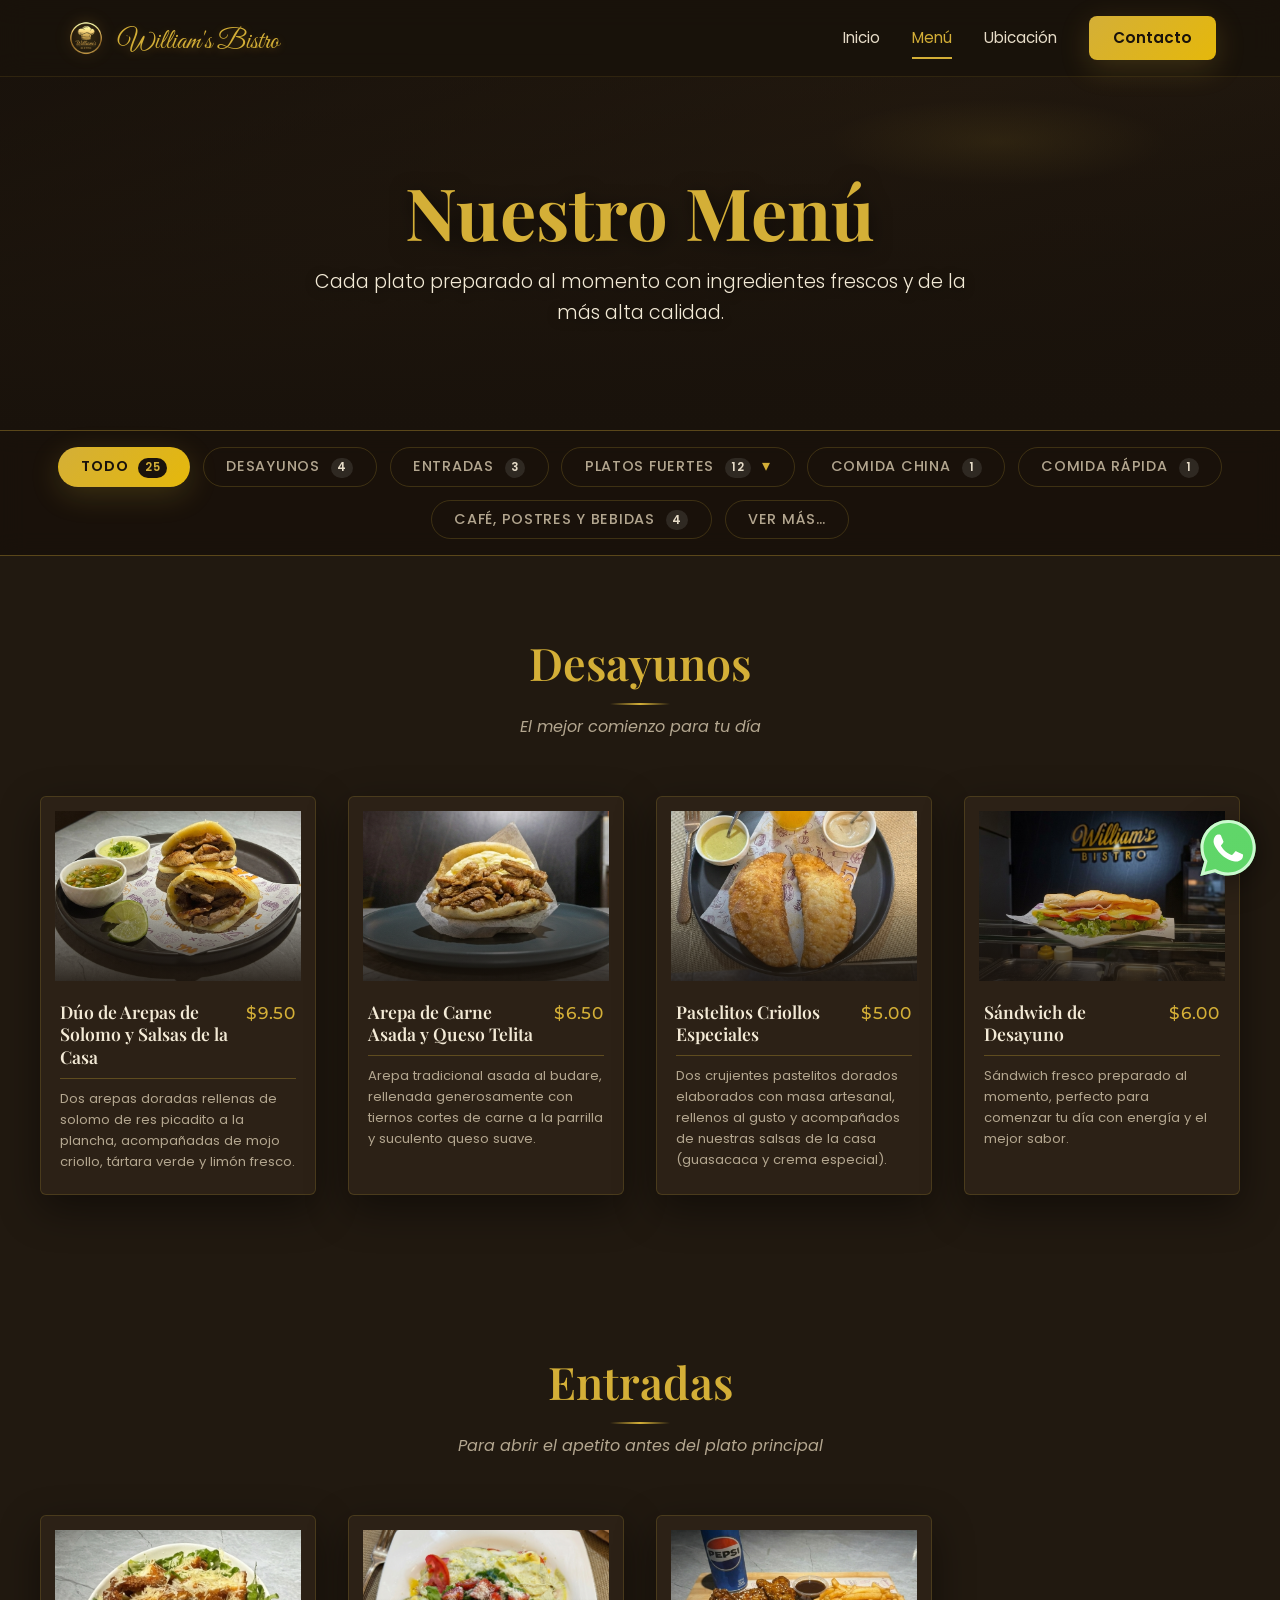
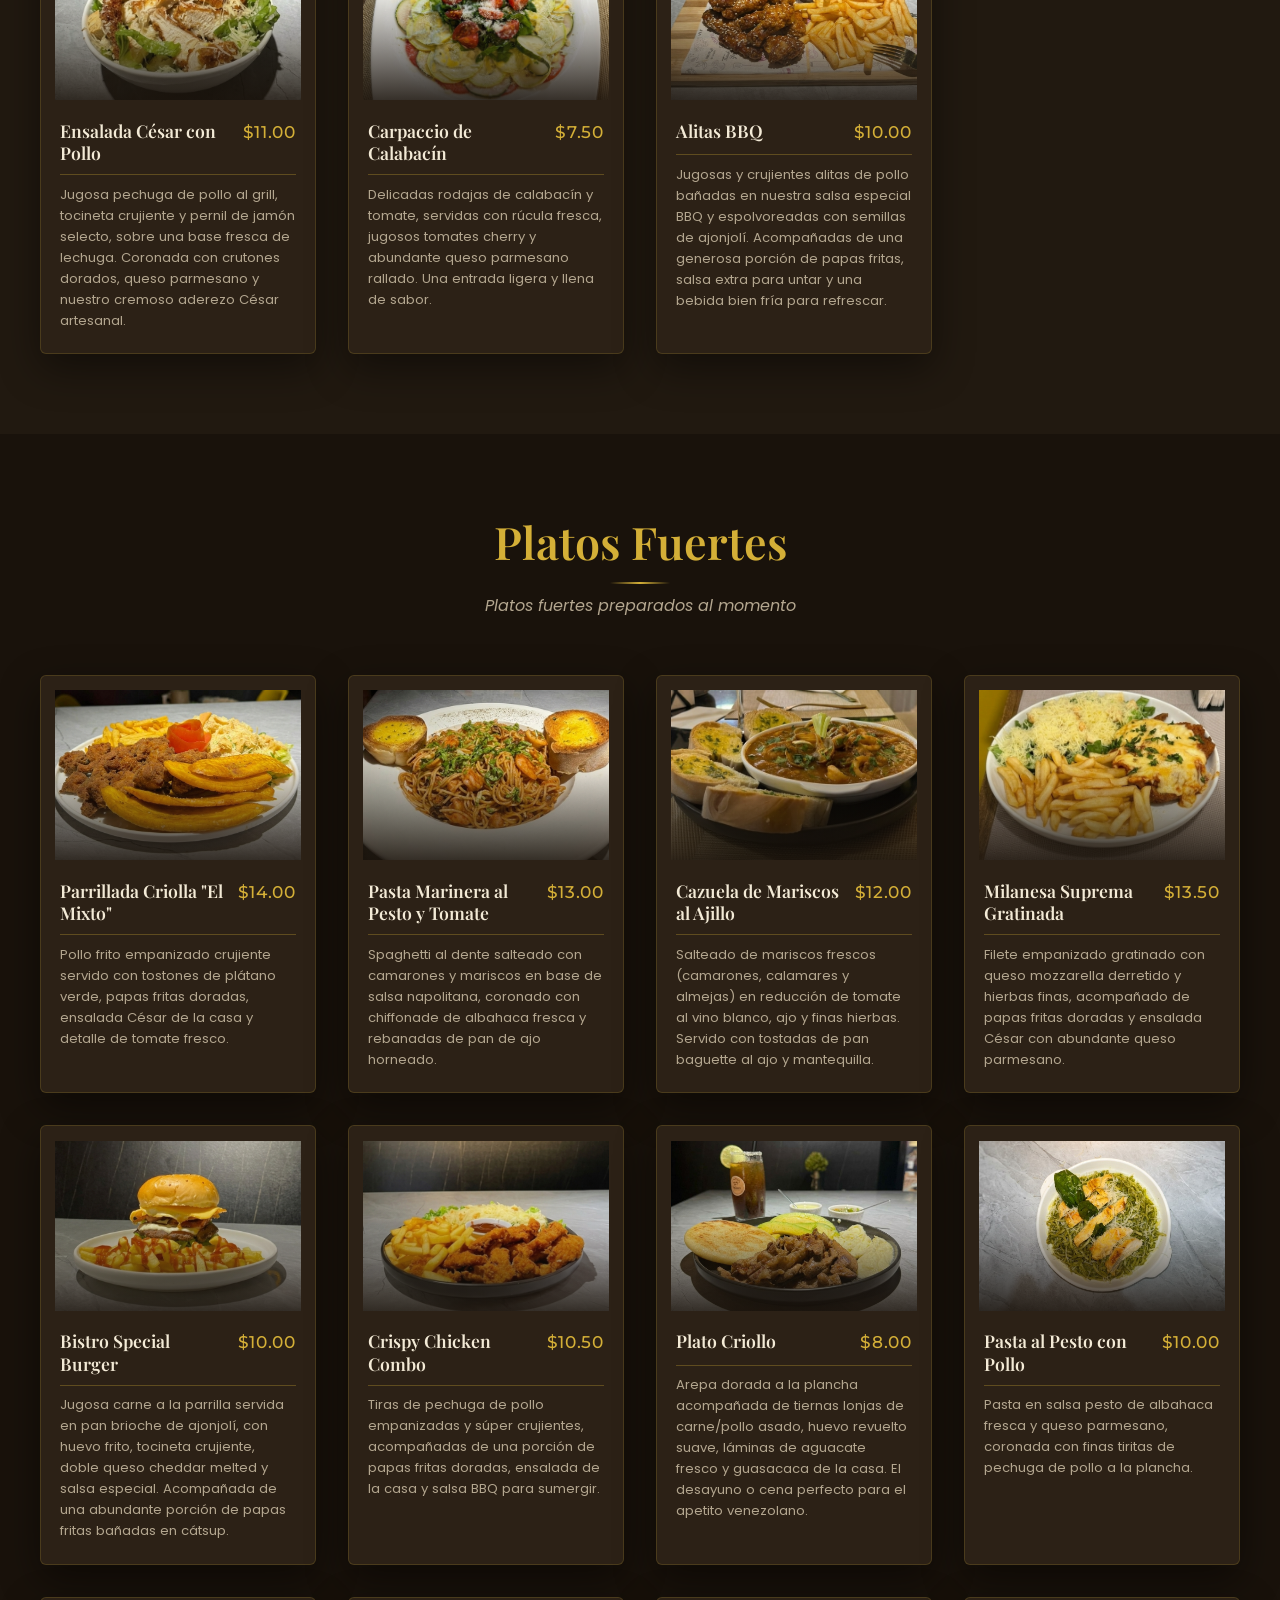
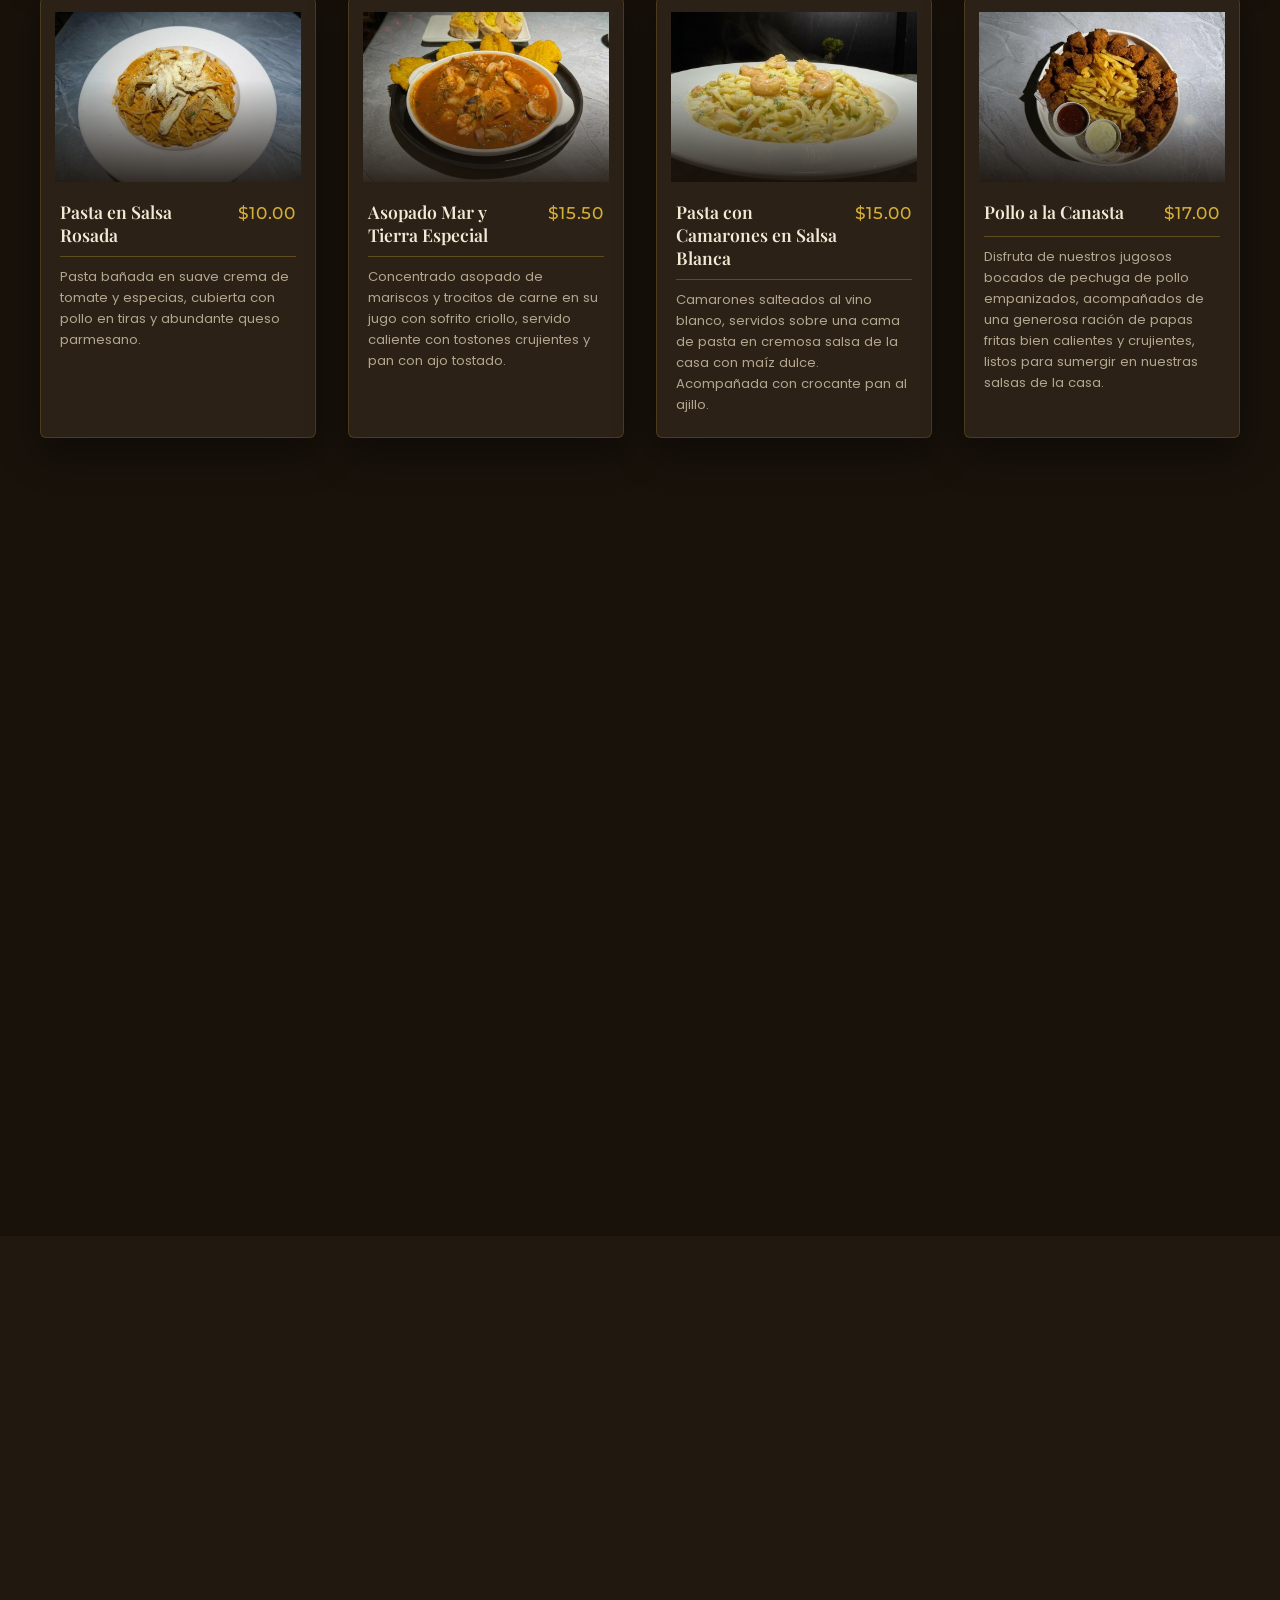
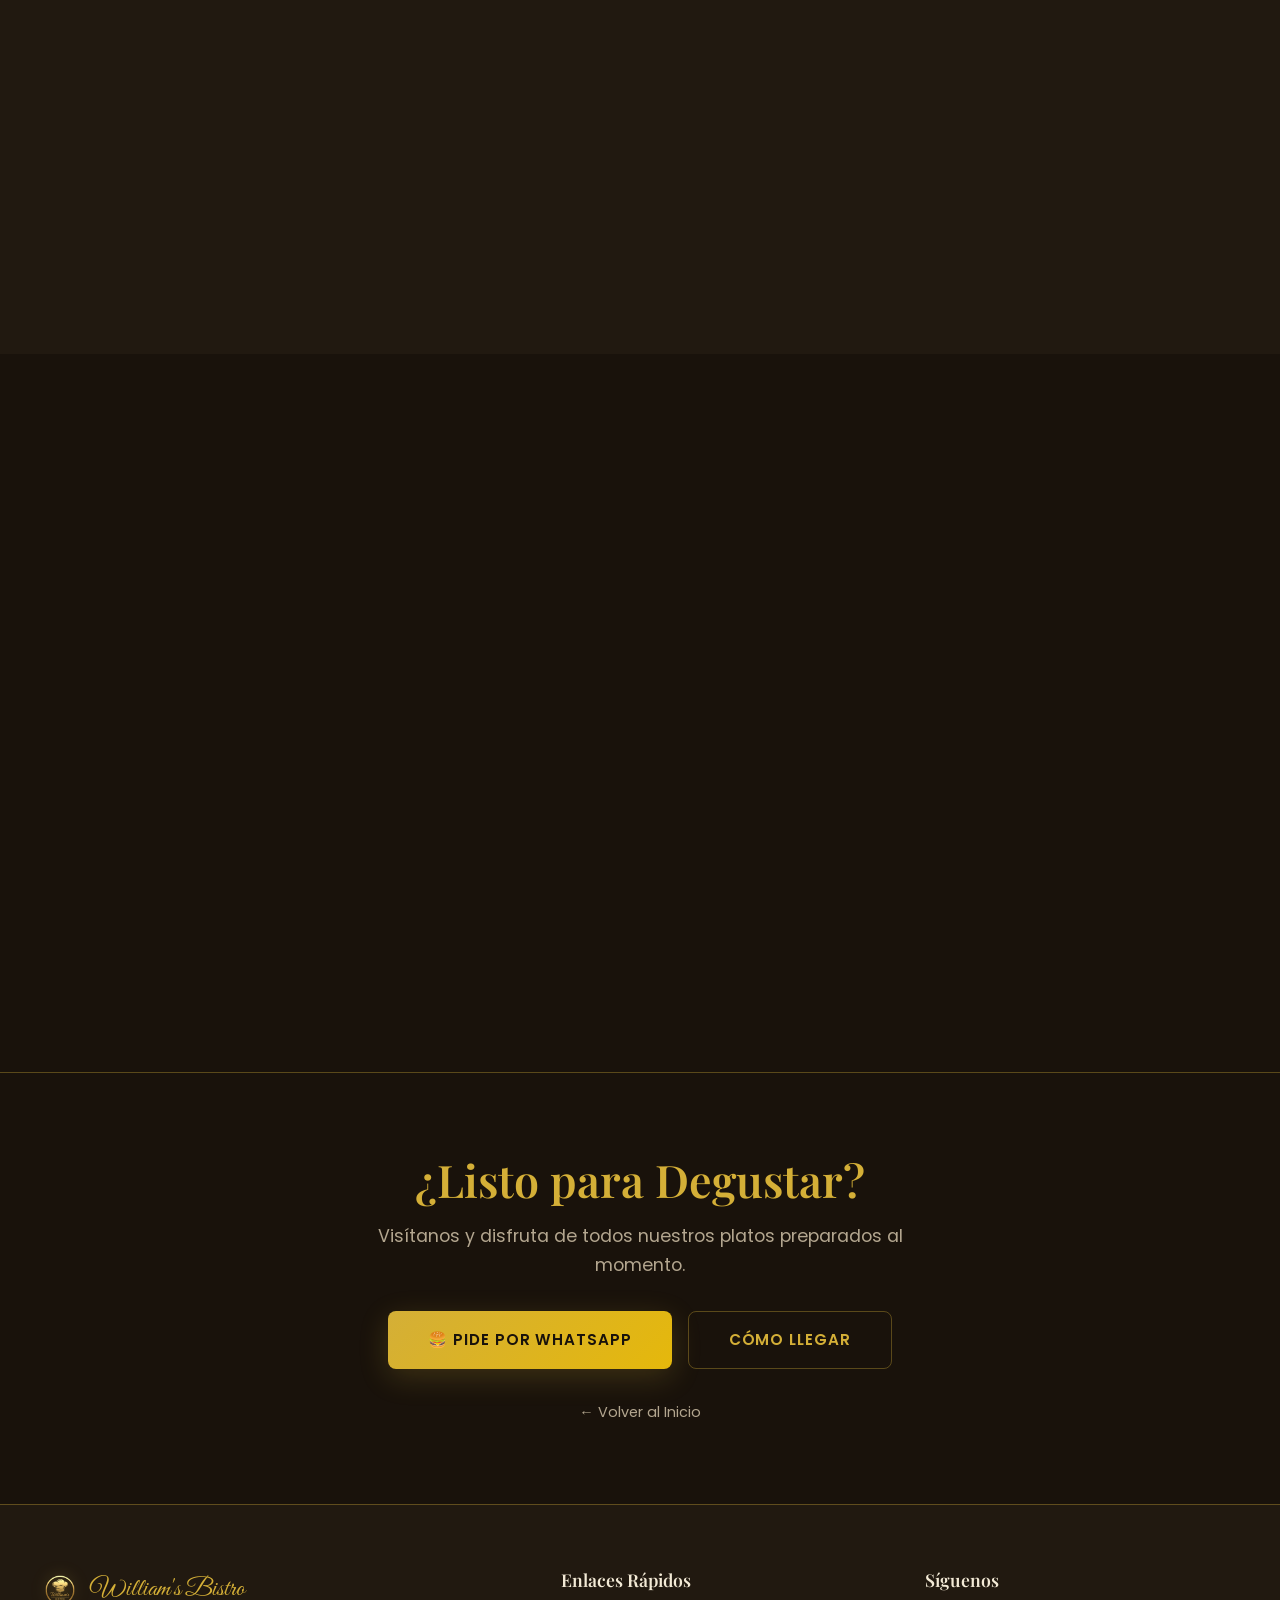
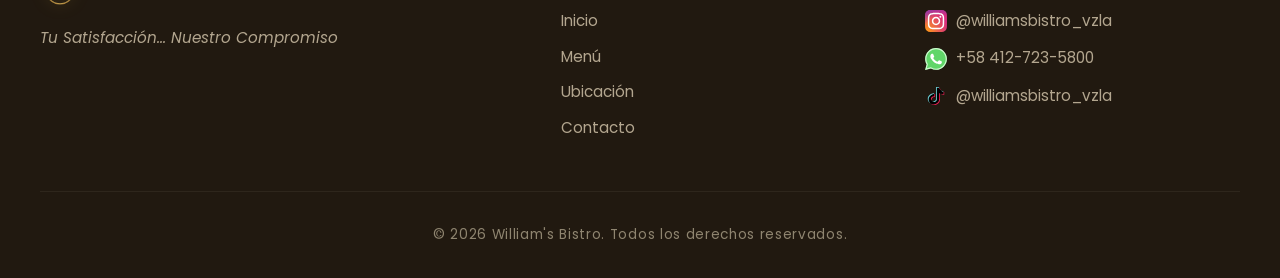
==== commit 71ea9764: "Corregir contadores de platos y funcionalidad del dropdown en el menú" ====
--- a/menu.html
+++ b/menu.html
@@ -1,4 +1,3 @@
-<<<<<<< HEAD
 <!doctype html>
 <html lang="es">
   <head>
@@ -53,7 +52,7 @@
     <meta name="twitter:card" content="summary_large_image" />
     <meta
       name="twitter:title"
-      content="William's Bistro | Una experiencia gastronómica de alto nivel en Matur��n."
+      content="William's Bistro | Una experiencia gastronómica de alto nivel en Maturín."
     />
     <meta
       name="twitter:description"
@@ -1083,1132 +1082,4 @@
     <!-- Precarga de precios dinámicos -->
     <script src="js/precios.js" defer></script>
   </body>
-</html>
-=======
-<!doctype html>
-<html lang="es">
-  <head>
-    <meta charset="UTF-8" />
-    <meta name="viewport" content="width=device-width, initial-scale=1.0" />
-    <meta
-      name="description"
-      content="Desayunos gourmet, sándwiches artesanales y jugos naturales en Maturín. Preparados al momento, desde $5.50. Pide por WhatsApp."
-    />
-    <link
-      rel="icon"
-      type="image/png"
-      sizes="32x32"
-      href="./assets/favicon-32.png"
-    />
-    <link
-      rel="icon"
-      type="image/png"
-      sizes="64x64"
-      href="./assets/favicon-64.png"
-    />
-    <link
-      rel="apple-touch-icon"
-      sizes="180x180"
-      href="./assets/favicon-180.png"
-    />
-    <title>William's Bistro</title>
-    <!-- ======================= SEO — Open Graph / Twitter / Canonical ======================= -->
-    <meta property="og:type" content="restaurant" />
-    <meta property="og:site_name" content="William's Bistro" />
-    <meta
-      property="og:title"
-      content="William's Bistro | Una experiencia gastronómica de alto nivel en Maturín."
-    />
-    <meta
-      property="og:description"
-      content="Desde sándwiches gourmet y almuerzos completos hasta refrescantes jugos naturales preparados al momento y con ingredientes frescos. Pide por WhatsApp."
-    />
-    <meta
-      property="og:image"
-      content="https://williams-bistro.netlify.app/assets/barra2_blur.webp"
-    />
-    <meta
-      property="og:image:alt"
-      content="Interior de William's Bistro en Maturín"
-    />
-    <meta
-      property="og:url"
-      content="https://williams-bistro.netlify.app/menu.html"
-    />
-    <meta property="og:locale" content="es_VE" />
-    <meta name="twitter:card" content="summary_large_image" />
-    <meta
-      name="twitter:title"
-      content="William's Bistro | Una experiencia gastronómica de alto nivel en Maturín."
-    />
-    <meta
-      name="twitter:description"
-      content="Desde sándwiches gourmet y almuerzos completos hasta refrescantes jugos naturales preparados al momento y con ingredientes frescos. Pide por WhatsApp."
-    />
-    <meta
-      name="twitter:image"
-      content="https://williams-bistro.netlify.app/assets/barra2_blur.webp"
-    />
-    <link
-      rel="canonical"
-      href="https://williams-bistro.netlify.app/menu.html"
-    />
-    <!-- Preloads -->
-    <link rel="preload" href="css/styles.css" as="style" />
-    <link rel="preload" href="css/menu.css" as="style" />
-    <link rel="preconnect" href="https://fonts.googleapis.com" />
-    <link rel="preconnect" href="https://fonts.gstatic.com" crossorigin />
-    <link
-      href="https://fonts.googleapis.com/css2?family=Great+Vibes&family=Playfair+Display:ital,wght@0,400;0,600;0,700;1,400&family=Poppins:wght@300;400;500;600;700&family=Montserrat:wght@400;500;600;700&display=swap"
-      rel="stylesheet"
-    />
-    <link rel="stylesheet" href="css/styles.css" />
-    <link rel="stylesheet" href="css/menu.css" />
-    <!-- AOS CSS cargado de forma no bloqueante -->
-    <link
-      rel="stylesheet"
-      href="https://unpkg.com/aos@2.3.4/dist/aos.css"
-      media="print"
-      onload="this.media = 'all'"
-    />
-  </head>
-  <body>
-    <!-- ======================= NAVBAR ======================= -->
-    <header class="navbar" id="navbar">
-      <div class="navbar__container">
-        <a href="index.html" class="navbar__logo">
-          <img
-            src="./assets/logo_sin_fondo.webp"
-            alt="Logo de William's Bistro"
-            class="navbar__logo-icon"
-          />
-          <span class="navbar__logo-text">William's Bistro</span>
-        </a>
-
-        <button
-          class="navbar__toggle"
-          id="navToggle"
-          aria-label="Abrir menú"
-          aria-expanded="false"
-        >
-          <span></span>
-          <span></span>
-          <span></span>
-        </button>
-
-        <nav class="navbar__links" id="navLinks">
-          <a href="index.html" class="navbar__link">Inicio</a>
-          <a href="menu.html" class="navbar__link active-link">Menú</a>
-          <a href="index.html#ubicacion" class="navbar__link">Ubicación</a>
-          <a href="index.html#contacto" class="navbar__link navbar__link--cta"
-            >Contacto</a
-          >
-        </nav>
-      </div>
-    </header>
-
-    <!-- ======================= MENU HERO ======================= -->
-    <section class="menu-hero" id="menu-top">
-      <div class="menu-hero__overlay"></div>
-      <div class="menu-hero__content">
-        <h1 class="menu-hero__title">Nuestro Menú</h1>
-        <p class="menu-hero__subtitle">
-          Cada plato preparado al momento con ingredientes frescos y de la más
-          alta calidad.
-        </p>
-      </div>
-    </section>
-
-    <!-- ======================= FILTROS ======================= -->
-    <div class="menu-filters" id="menuFilters">
-      <button class="menu-filters__btn active" data-filter="all">
-        Todo <span class="menu-filters__count">14</span>
-      </button>
-      <button class="menu-filters__btn" data-filter="desayunos">
-        Desayunos <span class="menu-filters__count">4</span>
-      </button>
-      <button class="menu-filters__btn" data-filter="entradas">
-        Entradas <span class="menu-filters__count">0</span>
-      </button>
-      <div class="menu-filters__dropdown">
-        <button class="menu-filters__btn" data-filter="almuerzos">
-          Platos Fuertes <span class="menu-filters__count">9</span>
-          <span class="menu-filters__caret" aria-hidden="true">▾</span>
-        </button>
-        <div class="menu-filters__menu" id="platosFuertesMenu">
-          <button class="menu-filters__item" data-filter="pastas">Pastas</button>
-          <button class="menu-filters__item" data-filter="aves_res">Aves y Res</button>
-          <button class="menu-filters__item" data-filter="parrillas">Parrillas</button>
-          <button class="menu-filters__item" data-filter="platos_tradicionales">Platos Tradicionales</button>
-          <button class="menu-filters__item" data-filter="pescados_mariscos">Pescados y Mariscos</button>
-          <button class="menu-filters__item" data-filter="pollo_broaster">Pollo Broaster</button>
-          <button class="menu-filters__item" data-filter="platos_habibi">Platos Habibi</button>
-        </div>
-      </div>
-      <button class="menu-filters__btn" data-filter="comida_china">
-        Comida China <span class="menu-filters__count">0</span>
-      </button>
-      <button class="menu-filters__btn" data-filter="comida_rapida">
-        Comida Rápida <span class="menu-filters__count">0</span>
-      </button>
-      <button class="menu-filters__btn" data-filter="jugos">
-        Café, Postres y Bebidas <span class="menu-filters__count">3</span>
-      </button>
-      <button
-        type="button"
-        class="menu-filters__btn"
-        id="pdfMenuBtn"
-        aria-haspopup="dialog"
-        aria-controls="pdfModal"
-      >
-        Ver más…
-      </button>
-    </div>
-
-    <!-- ======================= SECCIÓN DESAYUNOS ======================= -->
-    <section
-      class="menu-section menu-section--alt"
-      id="desayunos"
-      data-category="desayunos"
-    >
-      <div class="menu-section__header">
-        <h2 class="menu-section__title">Desayunos</h2>
-        <p class="menu-section__desc">El mejor comienzo para tu día</p>
-      </div>
-      <div class="menu-section__grid">
-        <article class="dish" data-category="desayunos" data-dish="Arepa_Carne_Asada_Queso_Telita">
-          <div class="dish__image">
-            <img
-              src="./assets/arepas2.png"
-              alt="Dúo de Arepas de Solomo & Salsas de la Casa"
-              loading="lazy"
-              width="300"
-              height="200"
-            />
-          </div>
-          <div class="dish__body">
-            <div class="dish__head">
-              <h3 class="dish__name">Dúo de Arepas de Solomo y Salsas de la Casa</h3>
-              <span class="dish__price" data-usd="9.50">$9.50</span>
-            </div>
-            <p class="dish__desc">
-              Dos arepas doradas rellenas de solomo de res picadito a la
-              plancha, acompañadas de mojo criollo, tártara verde y limón
-              fresco.
-            </p>
-          </div>
-        </article>
-        <article class="dish" data-category="desayunos" data-dish="Duo_Arepas_Solomo">
-          <div class="dish__image">
-            <img
-              src="./assets/arepa3.jpg"
-              alt="Arepa de Carne Asada y Queso Telita"
-              loading="lazy"
-              width="300"
-              height="200"
-            />
-          </div>
-          <div class="dish__body">
-            <div class="dish__head">
-              <h3 class="dish__name">Arepa de Carne Asada y Queso Telita</h3>
-              <span class="dish__price" data-usd="6.50">$6.50</span>
-            </div>
-            <p class="dish__desc">
-              Arepa tradicional asada al budare, rellenada generosamente con
-              tiernos cortes de carne a la parrilla y suculento queso suave.
-            </p>
-          </div>
-        </article>
-        <article class="dish" data-category="desayunos" data-dish="Empanadas_Criollas">
-          <div class="dish__image">
-            <img
-              src="./assets/pastelitos.jpg"
-              alt="Pastelitos Criollos Especiales"
-              loading="lazy"
-              width="300"
-              height="200"
-            />
-          </div>
-          <div class="dish__body">
-            <div class="dish__head">
-              <h3 class="dish__name">Pastelitos Criollos Especiales</h3>
-              <span class="dish__price" data-usd="5.00">$5.00</span>
-            </div>
-            <p class="dish__desc">
-              Dos crujientes pastelitos dorados elaborados con masa
-              artesanal, rellenos al gusto y acompañados de nuestras salsas de
-              la casa (guasacaca y crema especial).
-            </p>
-          </div>
-        </article>
-        <article class="dish" data-category="desayunos" data-dish="Tostadas_Carne_Molida">
-          <div class="dish__image">
-            <img
-              src="./assets/tostadas_ternera.jpg"
-              alt="Tostadas de Carne Molida y Queso"
-              loading="lazy"
-              width="300"
-              height="200"
-            />
-          </div>
-          <div class="dish__body">
-            <div class="dish__head">
-              <h3 class="dish__name">Tostadas de Carne Molida y Queso</h3>
-              <span class="dish__price" data-usd="7.00">$7.00</span>
-            </div>
-            <p class="dish__desc">
-              Crocantes tortillas de maíz cubiertas con jugosa carne molida
-              sazonada, queso fundido, un toque de palta/aguacate y una
-              generosa lluvia de queso blanco rallado.
-            </p>
-          </div>
-        </article>
-        <article class="dish" data-category="desayunos" data-dish="Sandwich_Desayuno">
-          <div class="dish__image">
-            <img
-              src="./assets/Sandwich.jpg"
-              alt="Sándwich de Desayuno"
-              loading="lazy"
-              width="300"
-              height="200"
-            />
-          </div>
-          <div class="dish__body">
-            <div class="dish__head">
-              <h3 class="dish__name">Sándwich de Desayuno</h3>
-              <span class="dish__price" data-usd="6.00">$6.00</span>
-            </div>
-            <p class="dish__desc">
-              Sándwich fresco preparado al momento, perfecto para comenzar tu
-              día con energía y el mejor sabor.
-            </p>
-          </div>
-        </article>
-      </div>
-    </section>
-
-    <!-- ======================= SECCIÓN ENTRADAS ======================= -->
-    <section class="menu-section menu-section--alt" id="entradas" data-category="entradas">
-      <div class="menu-section__header">
-        <h2 class="menu-section__title">Entradas</h2>
-        <p class="menu-section__desc">
-          Para abrir el apetito antes del plato principal
-        </p>
-      </div>
-      <div class="menu-section__grid">
-        <article class="dish" data-category="entradas" data-dish="Ensalada_Cesar" data-subcategory="entradas">
-          <div class="dish__image">
-            <img
-              src="./assets/ensalada_cesar.jpeg"
-              alt="Ensalada César"
-              loading="lazy"
-              width="300"
-              height="200"
-            />
-          </div>
-          <div class="dish__body">
-            <div class="dish__head">
-              <h3 class="dish__name">Ensalada César con Pollo</h3>
-              <span class="dish__price" data-usd="11.00">$11.00</span>
-            </div>
-            <p class="dish__desc">JugosaJugosa pechuga de pollo al grill, tocineta crujiente y pernil de jamón selecto, sobre una base fresca de lechuga. Coronada con crutones dorados, queso parmesano y nuestro cremoso aderezo César artesanal.</p>
-          </div>
-        </article>
-        <article class="dish" data-category="entradas" data-dish="Carpaccio" data-subcategory="entradas">
-          <div class="dish__image">
-            <img
-              src="./assets/carpaccio.jpeg"
-              alt="Carpaccio"
-              loading="lazy"
-              width="300"
-              height="200"
-            />
-          </div>
-          <div class="dish__body">
-            <div class="dish__head">
-              <h3 class="dish__name">Carpaccio de Calabacín</h3>
-              <span class="dish__price" data-usd="7.50">$7.50</span>
-            </div>
-            <p class="dish__desc">Delicadas rodajas de calabacín y tomate, servidas con rúcula fresca, jugosos tomates cherry y abundante queso parmesano rallado. Una entrada ligera y llena de sabor.</p>
-          </div>
-        </article>
-        <article class="dish" data-category="entradas" data-dish="Alitas_BBQ">
-          <div class="dish__image">
-            <img
-              src="./assets/plato5.jpg"
-              alt="Alitas BBQ"
-              loading="lazy"
-              width="300"
-              height="200"
-            />
-          </div>
-          <div class="dish__body">
-            <div class="dish__head">
-              <h3 class="dish__name">Alitas BBQ</h3>
-              <span class="dish__price" data-usd="10.00">$10.00</span>
-            </div>
-            <p class="dish__desc">
-              Jugosas y crujientes alitas de pollo bañadas en nuestra salsa
-              especial BBQ y espolvoreadas con semillas de ajonjolí. Acompañadas
-              de una generosa porción de papas fritas, salsa extra para untar y
-              una bebida bien fría para refrescar.
-            </p>
-          </div>
-        </article>
-      </div>
-    </section>
-
-    <!-- ======================= SECCIÓN PLATOS FUERTES ======================= -->
-    <section class="menu-section" id="almuerzos" data-category="almuerzos">
-      <div class="menu-section__header">
-        <h2 class="menu-section__title">Platos Fuertes</h2>
-        <p class="menu-section__desc">
-          Platos fuertes preparados al momento
-        </p>
-      </div>
-      <div class="menu-section__grid">
-        <article
-          class="dish"
-          data-category="almuerzos"
-          data-subcategory="pastas"
-          data-dish="Pasta_Carbonara_con_Camarones"
-        >
-          <div class="dish__image">
-            <img
-              src="./assets/pasta1.jpg"
-              alt="Pasta Carbonara con Camarones"
-              loading="lazy"
-              width="300"
-              height="200"
-            />
-          </div>
-          <div class="dish__body">
-            <div class="dish__head">
-              <h3 class="dish__name">Pasta Carbonara con Camarones</h3>
-              <span class="dish__price" data-usd="11.00">$11.00</span>
-            </div>
-            <p class="dish__desc">
-              Pasta en una cremosa salsa de la casa, acompañada de jugosos
-              camarones salteados, crujientes trozos de tocineta y terminada con
-              queso parmesano y hierbas frescas.
-            </p>
-          </div>
-        </article>
-        <article class="dish" data-category="almuerzos" data-subcategory="pollo_broaster" data-dish="Cazuela_Mariscos_Ajillo">
-          <div class="dish__image">
-            <img
-              src="./assets/almuerzo1.jpg"
-              alt="Parrillada Criolla El Mixto"
-              loading="lazy"
-              width="300"
-              height="200"
-            />
-          </div>
-          <div class="dish__body">
-            <div class="dish__head">
-              <h3 class="dish__name">Parrillada Criolla "El Mixto"</h3>
-              <span class="dish__price" data-usd="14.00">$14.00</span>
-            </div>
-            <p class="dish__desc">
-              Pollo frito empanizado crujiente servido con tostones de plátano
-              verde, papas fritas doradas, ensalada César de la casa y detalle
-              de tomate fresco.
-            </p>
-          </div>
-        </article>
-
-        <article class="dish" data-category="almuerzos" data-subcategory="pastas" data-dish="Parrillada_Criolla_Mixto">
-          <div class="dish__image">
-            <img
-              src="./assets/almuerzo2.jpg"
-              alt="Pasta Marinera al Pesto y Tomate"
-              loading="lazy"
-              width="300"
-              height="200"
-            />
-          </div>
-          <div class="dish__body">
-            <div class="dish__head">
-              <h3 class="dish__name">Pasta Marinera al Pesto y Tomate</h3>
-              <span class="dish__price" data-usd="13.00">$13.00</span>
-            </div>
-            <p class="dish__desc">
-              Spaghetti al dente salteado con camarones y mariscos en base de
-              salsa napolitana, coronado con chiffonade de albahaca fresca y
-              rebanadas de pan de ajo horneado.
-            </p>
-          </div>
-        </article>
-
-        <article class="dish" data-category="almuerzos" data-dish="Milanesa_Suprema_Gratinada">
-          <div class="dish__image">
-            <img
-              src="./assets/almuerzo4.jpg"
-              alt="Cazuela de Mariscos al Ajillo"
-              loading="lazy"
-              width="300"
-              height="200"
-            />
-          </div>
-          <div class="dish__body">
-            <div class="dish__head">
-              <h3 class="dish__name">Cazuela de Mariscos al Ajillo</h3>
-              <span class="dish__price" data-usd="12.00">$12.00</span>
-            </div>
-            <p class="dish__desc">
-              Salteado de mariscos frescos (camarones, calamares y almejas) en
-              reducción de tomate al vino blanco, ajo y finas hierbas. Servido
-              con tostadas de pan baguette al ajo y mantequilla.
-            </p>
-          </div>
-        </article>
-
-        <article class="dish" data-category="almuerzos" data-dish="Salteado_Oriental">
-          <div class="dish__image">
-            <img
-              src="./assets/almuerzo5.jpg"
-              alt="Milanesa Suprema Gratinada"
-              loading="lazy"
-              width="300"
-              height="200"
-            />
-          </div>
-          <div class="dish__body">
-            <div class="dish__head">
-              <h3 class="dish__name">Milanesa Suprema Gratinada</h3>
-              <span class="dish__price" data-usd="13.50">$13.50</span>
-            </div>
-            <p class="dish__desc">
-              Filete empanizado gratinado con queso mozzarella derretido y
-              hierbas finas, acompañado de papas fritas doradas y ensalada César
-              con abundante queso parmesano.
-            </p>
-          </div>
-        </article>
-
-        <article class="dish" data-category="almuerzos" data-subcategory="pastas" data-dish="Pasta_Marinera_Pesto">
-          <div class="dish__image">
-            <img
-              src="./assets/carnesalteada.jpg"
-              alt="Salteado Oriental de Pollo o Cerdo y Vegetales"
-              loading="lazy"
-              width="300"
-              height="200"
-            />
-          </div>
-          <div class="dish__body">
-            <div class="dish__head">
-              <h3 class="dish__name">Salteado Oriental de Pollo / Cerdo y Vegetales</h3>
-              <span class="dish__price" data-usd="11.00">$11.00</span>
-            </div>
-            <p class="dish__desc">
-              Tiras jugosas de proteína salteadas al wok a alta temperatura con
-              cebollas, pimentón verde y salsa de soya reducida.
-            </p>
-          </div>
-        </article>
-
-        <article
-          class="dish"
-          data-category="almuerzos"
-          data-dish="Bistro_Special_Burger"
-        >
-          <div class="dish__image">
-            <img
-              src="./assets/hamburguesa1.jpg"
-              alt="Bistro Special Burger"
-              loading="lazy"
-              width="300"
-              height="200"
-            />
-          </div>
-          <div class="dish__body">
-            <div class="dish__head">
-              <h3 class="dish__name">Bistro Special Burger</h3>
-              <span class="dish__price" data-usd="10.00">$10.00</span>
-            </div>
-            <p class="dish__desc">
-              Jugosa carne a la parrilla servida en pan brioche de ajonjolí, con
-              huevo frito, tocineta crujiente, doble queso cheddar melted y
-              salsa especial. Acompañada de una abundante porción de papas
-              fritas bañadas en cátsup.
-            </p>
-          </div>
-        </article>
-
-        <article
-          class="dish"
-          data-category="almuerzos"
-          data-subcategory="pollo_broaster"
-          data-dish="Crispy_Chicken_Combo"
-        >
-          <div class="dish__image">
-            <img
-              src="./assets/plato4.jpg"
-              alt="Crispy Chicken Combo"
-              loading="lazy"
-              width="300"
-              height="200"
-            />
-          </div>
-          <div class="dish__body">
-            <div class="dish__head">
-              <h3 class="dish__name">Crispy Chicken Combo</h3>
-              <span class="dish__price" data-usd="10.50">$10.50</span>
-            </div>
-            <p class="dish__desc">
-              Tiras de pechuga de pollo empanizadas y súper crujientes,
-              acompañadas de una porción de papas fritas doradas, ensalada de la
-              casa y salsa BBQ para sumergir.
-            </p>
-          </div>
-        </article>
-
-        <article class="dish" data-category="almuerzos" data-dish="Arepa_Con_Todo">
-          <div class="dish__image">
-            <img
-              src="./assets/arepacontodo.jpg"
-              alt="Arepa con Todo"
-              loading="lazy"
-              width="300"
-              height="200"
-            />
-          </div>
-          <div class="dish__body">
-            <div class="dish__head">
-              <h3 class="dish__name">Plato Criollo</h3>
-              <span class="dish__price" data-usd="8.00">$8.00</span>
-            </div>
-            <p class="dish__desc">Arepa dorada a la plancha acompañada de tiernas lonjas de carne/pollo asado, huevo revuelto suave, láminas de aguacate fresco y guasacaca de la casa. El desayuno o cena perfecto para el apetito venezolano.</p>
-          </div>
-        </article>
-
-        <article class="dish" data-category="almuerzos" data-subcategory="pastas" data-dish="Pasta_Bistro">
-          <div class="dish__image">
-            <img
-              src="./assets/pasta pesto.jpg"
-              alt="Pasta Bistro"
-              loading="lazy"
-              width="300"
-              height="200"
-            />
-          </div>
-          <div class="dish__body">
-            <div class="dish__head">
-              <h3 class="dish__name">Pasta al Pesto con Pollo</h3>
-              <span class="dish__price" data-usd="10.00">$10.00</span>
-            </div>
-            <p class="dish__desc">Pasta en salsa pesto de albahaca fresca y queso parmesano, coronada con finas tiritas de pechuga de pollo a la plancha.</p>
-          </div>
-        </article>
-
-        <article class="dish" data-category="almuerzos" data-subcategory="pastas" data-dish="Pasta_Con_Pollo">
-          <div class="dish__image">
-            <img
-              src="./assets/pastapollo.jpg"
-              alt="Pasta con Pollo"
-              loading="lazy"
-              width="300"
-              height="200"
-            />
-          </div>
-          <div class="dish__body">
-            <div class="dish__head">
-              <h3 class="dish__name">Pasta en Salsa Rosada</h3>
-              <span class="dish__price" data-usd="10.00">$10.00</span>
-            </div>
-            <p class="dish__desc">Pasta bañada en suave crema de tomate y especias, cubierta con pollo en tiras y abundante queso parmesano.</p>
-          </div>
-        </article>
-
-        <article class="dish" data-category="almuerzos" data-dish="Asopado_Mariscos">
-          <div class="dish__image">
-            <img
-              src="./assets/asopado.jpg"
-              alt="Asopado de Mariscos"
-              loading="lazy"
-              width="300"
-              height="200"
-            />
-          </div>
-          <div class="dish__body">
-            <div class="dish__head">
-              <h3 class="dish__name">Asopado Mar y Tierra Especial</h3>
-              <span class="dish__price">$15.50</span>
-            </div>
-            <p class="dish__desc">Concentrado asopado de mariscos y trocitos de carne en su jugo con sofrito criollo, servido caliente con tostones crujientes y pan con ajo tostado.</p>
-          </div>
-        </article>
-        <article class="dish" data-category="almuerzos" data-subcategory="pastas" data-dish="Pasta_Con_Camarones">
-          <div class="dish__image">
-            <img
-              src="./assets/pasta_con_camarones.jpeg"
-              alt="Pasta con Camarones"
-              loading="lazy"
-              width="300"
-              height="200"
-            />
-          </div>
-          <div class="dish__body">
-            <div class="dish__head">
-              <h3 class="dish__name">Pasta con Camarones en Salsa Blanca</h3>
-              <span class="dish__price" data-usd="15.00">$15.00</span>
-            </div>
-            <p class="dish__desc">Camarones salteados al vino blanco, servidos sobre una cama de pasta en cremosa salsa de la casa con maíz dulce. Acompañada con crocante pan al ajillo.</p>
-          </div>
-        </article>
-        <article class="dish" data-category="almuerzos" data-subcategory="pollo_broaster" data-dish="Pollo_Canasta">
-          <div class="dish__image">
-            <img
-              src="./assets/pollo canasta.jpg"
-              alt="Pollo Canasta"
-              loading="lazy"
-              width="300"
-              height="200"
-            />
-          </div>
-          <div class="dish__body">
-            <div class="dish__head">
-              <h3 class="dish__name">Pollo a la Canasta</h3>
-              <span class="dish__price" data-usd="17.00">$17.00</span>
-            </div>
-            <p class="dish__desc">
-              Disfruta de nuestros jugosos bocados de pechuga de pollo empanizados, acompañados de una generosa ración de papas fritas bien calientes y crujientes, listos para sumergir en nuestras salsas de la casa.
-            </p>
-          </div>
-        </article>
-      </div>
-    </section>
-
-    <!-- ======================= SECCIÓN COMIDA CHINA ======================= -->
-    <section class="menu-section" id="comida_china" data-category="comida_china">
-      <div class="menu-section__header">
-        <h2 class="menu-section__title">Comida China</h2>
-        <p class="menu-section__desc">
-          Sabores orientales preparados al wok
-        </p>
-      </div>
-      <div class="menu-section__grid">
-        <article class="dish" data-category="comida_china" data-dish="Arroz_Chino" data-subcategory="comida_china">
-          <div class="dish__image">
-            <img
-              src="./assets/arroz_chino.jpeg"
-              alt="Arroz Chino"
-              loading="lazy"
-              width="300"
-              height="200"
-            />
-          </div>
-          <div class="dish__body">
-            <div class="dish__head">
-              <h3 class="dish__name">Arroz Chino</h3>
-              <span class="dish__price" data-usd="10.00">$10.00</span>
-            </div>
-            <p class="dish__desc">Delicioso arroz chino estilo, servido con brochetas mixtas de pollo y carne al grill, papas fritas doradas y ensalada fresca. Una combinación perfecta y abundante.</p>
-          </div>
-        </article>
-      </div>
-    </section>
-
-    <!-- ======================= SECCIÓN COMIDA RÁPIDA ======================= -->
-    <section class="menu-section menu-section--alt" id="comida_rapida" data-category="comida_rapida">
-      <div class="menu-section__header">
-        <h2 class="menu-section__title">Comida Rápida</h2>
-        <p class="menu-section__desc">
-          Clásicos irresistibles para un antojo veloz
-        </p>
-      </div>
-      <div class="menu-section__grid">
-      </div>
-    </section>
-
-    <!-- ======================= SECCIÓN CAFÉ, POSTRES Y BEBIDAS ======================= -->
-    <section class="menu-section" id="cafe_postres_bebidas" data-category="jugos">
-      <div class="menu-section__header">
-        <h2 class="menu-section__title">Café, Postres y Bebidas</h2>
-        <p class="menu-section__desc">
-          Frutas frescas exprimidas al momento y el dulce final perfecto
-        </p>
-      </div>
-      <div class="menu-section__grid">
-        <article class="dish" data-category="jugos" data-dish="Copa_Mousse_Chocolate">
-          <div class="dish__image">
-            <img
-              src="./assets/postre1.jpg"
-              alt="Copa Mousse de Chocolate y Cream"
-              loading="lazy"
-              width="300"
-              height="200"
-            />
-          </div>
-          <div class="dish__body">
-            <div class="dish__head">
-              <h3 class="dish__name">Copa Mousse de Chocolate y Cream</h3>
-              <span class="dish__price" data-usd="5.50">$5.50</span>
-            </div>
-            <p class="dish__desc">
-              Cremoso mousse de chocolate amargo servido en copa de cóctel,
-              decorado con sirope de cacao, crema batida y crumble de galleta
-              crujiente.
-            </p>
-          </div>
-        </article>
-
-        <article class="dish" data-category="jugos" data-dish="Brownie_Solo">
-          <div class="dish__image">
-            <img
-              src="./assets/browniesolo.jpg"
-              alt="Brownie de Chocolate"
-              loading="lazy"
-              width="300"
-              height="200"
-            />
-          </div>
-          <div class="dish__body">
-            <div class="dish__head">
-              <h3 class="dish__name">Brownie de Chocolate</h3>
-              <span class="dish__price" data-usd="4.00">$4.00</span>
-            </div>
-            <p class="dish__desc">Bizcocho denso y húmedo de chocolate oscuro cargado con chispas de chocolate fundidas, servido tibio.</p>
-          </div>
-        </article>
-
-        <article class="dish" data-category="jugos" data-dish="Brownie_Oreo">
-          <div class="dish__image">
-            <img
-              src="./assets/brownieOreo.jpg"
-              alt="Brownie con Oreo"
-              loading="lazy"
-              width="300"
-              height="200"
-            />
-          </div>
-          <div class="dish__body">
-            <div class="dish__head">
-              <h3 class="dish__name">Brownie con Oreo</h3>
-              <span class="dish__price" data-usd="7.00">$7.00</span>
-            </div>
-            <p class="dish__desc">Base de brownie meloso cubierto con fudge de chocolate caliente, trozos crujientes de galleta Oreo y galleta entera superior.</p>
-          </div>
-        </article>
-
-        <article class="dish" data-category="jugos" data-dish="Mocachino">
-          <div class="dish__image">
-            <img
-              src="./assets/Mocacchino.jpg"
-              alt="Mocachino"
-              loading="lazy"
-              width="300"
-              height="200"
-            />
-          </div>
-          <div class="dish__body">
-            <div class="dish__head">
-              <h3 class="dish__name">Moccaccino</h3>
-              <span class="dish__price" data-usd="3.00">$3.00</span>
-            </div>
-            <p class="dish__desc">
-              Deliciosa mezcla de espresso, leche vaporizada y chocolate,
-              coronada con crema batida y un toque de cacao.
-            </p>
-          </div>
-        </article>
-      </div>
-    </section>
-
-    <!-- ======================= CTA BACK ======================= -->
-    <section class="menu-cta">
-      <div class="menu-cta__content">
-        <h2 class="menu-cta__title">¿Listo para Degustar?</h2>
-        <p class="menu-cta__text">
-          Visítanos y disfruta de todos nuestros platos preparados al momento.
-        </p>
-        <div class="menu-cta__actions">
-          <a
-            href="https://wa.me/584127235800?text=Hola%2C%20quiero%20hacer%20un%20pedido%20en%20William%27s%20Bistro"
-            target="_blank"
-            rel="noopener"
-            class="btn btn--primary"
-            >🍔 PIDE POR WHATSAPP</a
-          >
-          <a href="index.html#ubicacion" class="btn btn--outline"
-            >CÓMO LLEGAR</a
-          >
-        </div>
-        <a href="index.html" class="menu-cta__back">← Volver al Inicio</a>
-      </div>
-    </section>
-
-    <!-- ======================= MODAL MENÚ PDF ======================= -->
-    <div class="pdf-modal" id="pdfModal" aria-hidden="true">
-      <div class="pdf-modal__content">
-        <iframe
-          src="https://drive.google.com/file/d/1Wzeb_TMjCLl0vRnB_A__vwbbPZ2srRQx/preview?usp=sharing"
-          width="100%"
-          height="100%"
-          allow="autoplay"
-          style="border: none"
-          title="Menú de William's Bistro en PDF"
-          loading="lazy"
-        ></iframe>
-      </div>
-    </div>
-
-    <!-- ======================= FOOTER ======================= -->
-    <footer class="footer" id="footer">
-      <div class="footer__container">
-        <div class="footer__brand">
-          <a href="index.html" class="footer__logo">
-            <img
-              src="./assets/logo_sin_fondo.webp"
-              alt="Logo de William's Bistro"
-              class="footer__logo-icon"
-              loading="lazy"
-              width="40"
-              height="40"
-            />
-            <span class="footer__logo-text">William's Bistro</span>
-          </a>
-          <p class="footer__tagline">Tu Satisfacción... Nuestro Compromiso</p>
-        </div>
-
-        <div class="footer__links">
-          <h4>Enlaces Rápidos</h4>
-          <a href="index.html">Inicio</a>
-          <a href="menu.html">Menú</a>
-          <a href="index.html#ubicacion">Ubicación</a>
-          <a href="index.html#contacto">Contacto</a>
-        </div>
-
-        <div class="footer__social">
-          <h4>Síguenos</h4>
-          <div class="footer__social-icons">
-            <a
-              href="https://www.instagram.com/williamsbistro_vzla"
-              target="_blank"
-              rel="noopener"
-              class="footer__social-icon"
-              aria-label="Instagram"
-            >
-              <svg
-                width="22"
-                height="22"
-                viewBox="0 0 3364.7 3364.7"
-                xmlns="http://www.w3.org/2000/svg"
-                aria-hidden="true"
-              >
-                <defs>
-                  <radialGradient
-                    id="ig-rg-a"
-                    cx="217.76"
-                    cy="3290.99"
-                    r="4271.92"
-                    gradientUnits="userSpaceOnUse"
-                  >
-                    <stop offset=".09" stop-color="#fa8f21" />
-                    <stop offset=".78" stop-color="#d82d7e" />
-                  </radialGradient>
-                  <radialGradient
-                    id="ig-rg-b"
-                    cx="2330.61"
-                    cy="3182.95"
-                    r="3759.33"
-                    gradientUnits="userSpaceOnUse"
-                  >
-                    <stop offset=".64" stop-color="#8c3aaa" stop-opacity="0" />
-                    <stop offset="1" stop-color="#8c3aaa" />
-                  </radialGradient>
-                </defs>
-                <path
-                  d="M853.2,3352.8c-200.1-9.1-308.8-42.4-381.1-70.6-95.8-37.3-164.1-81.7-236-153.5S119.7,2988.6,82.6,2892.8c-28.2-72.3-61.5-181-70.6-381.1C2,2295.4,0,2230.5,0,1682.5s2.2-612.8,11.9-829.3C21,653.1,54.5,544.6,82.5,472.1,119.8,376.3,164.3,308,236,236c71.8-71.8,140.1-116.4,236-153.5C544.3,54.3,653,21,853.1,11.9,1069.5,2,1134.5,0,1682.3,0c548,0,612.8,2.2,829.3,11.9,200.1,9.1,308.6,42.6,381.1,70.6,95.8,37.1,164.1,81.7,236,153.5s116.2,140.2,153.5,236c28.2,72.3,61.5,181,70.6,381.1,9.9,216.5,11.9,281.3,11.9,829.3,0,547.8-2,612.8-11.9,829.3-9.1,200.1-42.6,308.8-70.6,381.1-37.3,95.8-81.7,164.1-153.5,235.9s-140.2,116.2-236,153.5c-72.3,28.2-181,61.5-381.1,70.6-216.3,9.9-281.3,11.9-829.3,11.9-547.8,0-612.8-1.9-829.1-11.9"
-                  fill="url(#ig-rg-a)"
-                />
-                <path
-                  d="M853.2,3352.8c-200.1-9.1-308.8-42.4-381.1-70.6-95.8-37.3-164.1-81.7-236-153.5S119.7,2988.6,82.6,2892.8c-28.2-72.3-61.5-181-70.6-381.1C2,2295.4,0,2230.5,0,1682.5s2.2-612.8,11.9-829.3C21,653.1,54.5,544.6,82.5,472.1,119.8,376.3,164.3,308,236,236c71.8-71.8,140.1-116.4,236-153.5C544.3,54.3,653,21,853.1,11.9,1069.5,2,1134.5,0,1682.3,0c548,0,612.8,2.2,829.3,11.9,200.1,9.1,308.6,42.6,381.1,70.6,95.8,37.1,164.1,81.7,236,153.5s116.2,140.2,153.5,236c28.2,72.3,61.5,181,70.6,381.1,9.9,216.5,11.9,281.3,11.9,829.3,0,547.8-2,612.8-11.9,829.3-9.1,200.1-42.6,308.8-70.6,381.1-37.3,95.8-81.7,164.1-153.5,235.9s-140.2,116.2-236,153.5c-72.3,28.2-181,61.5-381.1,70.6-216.3,9.9-281.3,11.9-829.3,11.9-547.8,0-612.8-1.9-829.1-11.9"
-                  fill="url(#ig-rg-b)"
-                />
-                <path
-                  d="M1269.25,1689.52c0-230.11,186.49-416.7,416.6-416.7s416.7,186.59,416.7,416.7-186.59,416.7-416.7,416.7-416.6-186.59-416.6-416.7m-225.26,0c0,354.5,287.36,641.86,641.86,641.86s641.86-287.36,641.86-641.86-287.36-641.86-641.86-641.86S1044,1335,1044,1689.52m1159.13-667.31a150,150,0,1,0,150.06-149.94h-0.06a150.07,150.07,0,0,0-150,149.94M1180.85,2707c-121.87-5.55-188.11-25.85-232.13-43-58.36-22.72-100-49.78-143.78-93.5s-70.88-85.32-93.5-143.68c-17.16-44-37.46-110.26-43-232.13-6.06-131.76-7.27-171.34-7.27-505.15s1.31-373.28,7.27-505.15c5.55-121.87,26-188,43-232.13,22.72-58.36,49.78-100,93.5-143.78s85.32-70.88,143.78-93.5c44-17.16,110.26-37.46,232.13-43,131.76-6.06,171.34-7.27,505-7.27S2059.13,666,2191,672c121.87,5.55,188,26,232.13,43,58.36,22.62,100,49.78,143.78,93.5s70.78,85.42,93.5,143.78c17.16,44,37.46,110.26,43,232.13,6.06,131.87,7.27,171.34,7.27,505.15s-1.21,373.28-7.27,505.15c-5.55,121.87-25.95,188.11-43,232.13-22.72,58.36-49.78,100-93.5,143.68s-85.42,70.78-143.78,93.5c-44,17.16-110.26,37.46-232.13,43-131.76,6.06-171.34,7.27-505.15,7.27s-373.28-1.21-505-7.27M1170.5,447.09c-133.07,6.06-224,27.16-303.41,58.06-82.19,31.91-151.86,74.72-221.43,144.18S533.39,788.47,501.48,870.76c-30.9,79.46-52,170.34-58.06,303.41-6.16,133.28-7.57,175.89-7.57,515.35s1.41,382.07,7.57,515.35c6.06,133.08,27.16,223.95,58.06,303.41,31.91,82.19,74.62,152,144.18,221.43s139.14,112.18,221.43,144.18c79.56,30.9,170.34,52,303.41,58.06,133.35,6.06,175.89,7.57,515.35,7.57s382.07-1.41,515.35-7.57c133.08-6.06,223.95-27.16,303.41-58.06,82.19-32,151.86-74.72,221.43-144.18s112.18-139.24,144.18-221.43c30.9-79.46,52.1-170.34,58.06-303.41,6.06-133.38,7.47-175.89,7.47-515.35s-1.41-382.07-7.47-515.35c-6.06-133.08-27.16-224-58.06-303.41-32-82.19-74.72-151.86-144.18-221.43S2586.8,537.06,2504.71,505.15c-79.56-30.9-170.44-52.1-303.41-58.06C2068,441,2025.41,439.52,1686,439.52s-382.1,1.41-515.45,7.57"
-                  fill="#ffffff"
-                />
-              </svg>
-              <span>@williamsbistro_vzla</span>
-            </a>
-            <a
-              href="https://wa.me/584127235800?text=Hola%2C%20quiero%20hacer%20un%20pedido%20en%20William%27s%20Bistro"
-              target="_blank"
-              rel="noopener"
-              class="footer__social-icon"
-              aria-label="WhatsApp"
-            >
-              <svg
-                xmlns="http://www.w3.org/2000/svg"
-                width="22"
-                height="22"
-                viewBox="0 0 92 93"
-                fill="none"
-                aria-hidden="true"
-              >
-                <mask id="path-1-inside-1_footer_wa" fill="white">
-                  <path
-                    d="M0.383437 46.081C0.381204 54.2018 2.48974 62.1312 6.49907 69.1203L0 93L24.2839 86.5923C31.0005 90.2719 38.5259 92.2 46.1733 92.2005H46.1934C71.4388 92.2005 91.9892 71.5273 92 46.1173C92.0048 33.8044 87.2443 22.226 78.595 13.5151C69.9471 4.805 58.4459 0.00561945 46.1915 0C20.9431 0 0.394233 20.6721 0.38381 46.081"
-                  />
-                </mask>
-                <path
-                  d="M0.383437 46.081C0.381204 54.2018 2.48974 62.1312 6.49907 69.1203L0 93L24.2839 86.5923C31.0005 90.2719 38.5259 92.2 46.1733 92.2005H46.1934C71.4388 92.2005 91.9892 71.5273 92 46.1173C92.0048 33.8044 87.2443 22.226 78.595 13.5151C69.9471 4.805 58.4459 0.00561945 46.1915 0C20.9431 0 0.394233 20.6721 0.38381 46.081"
-                  fill="url(#paint0_linear_footer_wa)"
-                />
-                <path
-                  d="M6.49907 69.1203L11.3236 70.4334L11.8684 68.4317L10.8361 66.6324L6.49907 69.1203ZM0 93L-4.82451 91.687L-7.09905 100.044L1.27567 97.8345L0 93ZM24.2839 86.5923L26.6861 82.2072L24.9368 81.2489L23.0082 81.7578L24.2839 86.5923ZM46.1733 92.2005L46.1729 97.2005H46.1733V92.2005ZM92 46.1173L97 46.1194V46.1193L92 46.1173ZM78.595 13.5151L75.0467 17.038L75.0469 17.0381L78.595 13.5151ZM46.1915 0L46.1938 -5H46.1915V0ZM-4.61656 46.0796C-4.61904 55.069 -2.28434 63.8574 2.16203 71.6083L10.8361 66.6324C7.26381 60.4051 5.38144 53.3346 5.38344 46.0823L-4.61656 46.0796ZM1.67456 67.8073L-4.82451 91.687L4.82451 94.313L11.3236 70.4334L1.67456 67.8073ZM1.27567 97.8345L25.5595 91.4269L23.0082 81.7578L-1.27567 88.1655L1.27567 97.8345ZM21.8816 90.9774C29.3334 95.0598 37.6847 97.1999 46.1729 97.2005L46.1737 87.2005C39.3671 87.2 32.6676 85.484 26.6861 82.2072L21.8816 90.9774ZM46.1733 97.2005H46.1934V87.2005H46.1733V97.2005ZM46.1934 97.2005C74.2297 97.2005 96.988 74.2597 97 46.1194L87 46.1152C86.9904 68.795 68.648 87.2005 46.1934 87.2005V97.2005ZM97 46.1193C97.0053 32.4903 91.726 19.6434 82.143 9.99218L75.0469 17.0381C82.7625 24.8087 87.0043 35.1184 87 46.1153L97 46.1193ZM82.1432 9.99233C72.5596 0.339718 59.7831 -4.99377 46.1938 -5L46.1892 5C57.1087 5.00501 67.3347 9.27029 75.0467 17.038L82.1432 9.99233ZM46.1915 -5C18.1525 -5 -4.60465 17.9395 -4.61619 46.0789L5.38381 46.083C5.39311 23.4047 23.7337 5 46.1915 5V-5Z"
-                  fill="#E2FFE4"
-                  fill-opacity="0.84"
-                  mask="url(#path-1-inside-1_footer_wa)"
-                />
-                <path
-                  d="M34.4576 26.0905C33.5544 24.1027 32.6039 24.0626 31.745 24.0278C31.0417 23.9978 30.2377 24 29.4344 24C28.6304 24 27.3241 24.2995 26.2199 25.4934C25.1146 26.6883 22 29.576 22 35.4493C22 41.3226 26.3202 46.999 26.9225 47.7963C27.5255 48.5921 35.2627 61.0305 47.5166 65.8156C57.7007 69.7922 59.7732 69.0013 61.9835 68.8019C64.1941 68.6032 69.1166 65.9149 70.1208 63.1273C71.1258 60.3401 71.1258 57.9509 70.8245 57.4516C70.5232 56.9542 69.7192 56.6555 68.5135 56.0587C67.3079 55.462 61.3804 52.5735 60.2755 52.1751C59.1702 51.777 58.3666 51.5784 57.5625 52.7737C56.7585 53.9672 54.4499 56.6555 53.7462 57.4516C53.0432 58.2496 52.3395 58.3489 51.1343 57.7518C49.9279 57.1529 46.0453 55.8938 41.4389 51.8272C37.8549 48.6629 35.4353 44.7553 34.732 43.5599C34.0287 42.3665 34.6567 41.7195 35.2612 41.1246C35.8029 40.5898 36.4672 39.7306 37.0706 39.0338C37.6717 38.3366 37.8723 37.8392 38.2743 37.0431C38.6767 36.2462 38.4753 35.549 38.1744 34.9519C37.8723 34.3548 35.5296 28.4508 34.4576 26.0905Z"
-                  fill="white"
-                />
-                <defs>
-                  <linearGradient
-                    id="paint0_linear_footer_wa"
-                    x1="4600"
-                    y1="9300"
-                    x2="4600"
-                    y2="0"
-                    gradientUnits="userSpaceOnUse"
-                  >
-                    <stop stop-color="#1FAF38" />
-                    <stop offset="1" stop-color="#60D669" />
-                  </linearGradient>
-                </defs>
-              </svg>
-              <span>+58 412-723-5800</span>
-            </a>
-            <a
-              href="https://www.tiktok.com/@williamsbistro_vzla"
-              target="_blank"
-              rel="noopener"
-              class="footer__social-icon"
-              aria-label="TikTok"
-            >
-              <svg
-                width="22"
-                height="22"
-                viewBox="0 0 32 32"
-                fill="none"
-                xmlns="http://www.w3.org/2000/svg"
-                aria-hidden="true"
-              >
-                <path
-                  d="M8.45095 19.7926C8.60723 18.4987 9.1379 17.7743 10.1379 17.0317C11.5688 16.0259 13.3561 16.5948 13.3561 16.5948V13.2197C13.7907 13.2085 14.2254 13.2343 14.6551 13.2966V17.6401C14.6551 17.6401 12.8683 17.0712 11.4375 18.0775C10.438 18.8196 9.90623 19.5446 9.7505 20.8385C9.74562 21.5411 9.87747 22.4595 10.4847 23.2536C10.3345 23.1766 10.1815 23.0889 10.0256 22.9905C8.68807 22.0923 8.44444 20.7449 8.45095 19.7926ZM22.0352 6.97898C21.0509 5.90039 20.6786 4.81139 20.5441 4.04639H21.7823C21.7823 4.04639 21.5354 6.05224 23.3347 8.02482L23.3597 8.05134C22.8747 7.7463 22.43 7.38624 22.0352 6.97898ZM28 10.0369V14.293C28 14.293 26.42 14.2312 25.2507 13.9337C23.6179 13.5176 22.5685 12.8795 22.5685 12.8795C22.5685 12.8795 21.8436 12.4245 21.785 12.3928V21.1817C21.785 21.6711 21.651 22.8932 21.2424 23.9125C20.709 25.246 19.8859 26.1212 19.7345 26.3001C19.7345 26.3001 18.7334 27.4832 16.9672 28.28C15.3752 28.9987 13.9774 28.9805 13.5596 28.9987C13.5596 28.9987 11.1434 29.0944 8.96915 27.6814C8.49898 27.3699 8.06011 27.0172 7.6582 26.6277L7.66906 26.6355C9.84383 28.0485 12.2595 27.9528 12.2595 27.9528C12.6779 27.9346 14.0756 27.9528 15.6671 27.2341C17.4317 26.4374 18.4344 25.2543 18.4344 25.2543C18.5842 25.0754 19.4111 24.2001 19.9423 22.8662C20.3498 21.8474 20.4849 20.6247 20.4849 20.1354V11.3475C20.5435 11.3797 21.2679 11.8347 21.2679 11.8347C21.2679 11.8347 22.3179 12.4734 23.9506 12.8889C25.1204 13.1864 26.7 13.2483 26.7 13.2483V9.91314C27.2404 10.0343 27.7011 10.0671 28 10.0369Z"
-                  fill="#EE1D52"
-                />
-                <path
-                  d="M26.7009 9.91314V13.2472C26.7009 13.2472 25.1213 13.1853 23.9515 12.8879C22.3188 12.4718 21.2688 11.8337 21.2688 11.8337C21.2688 11.8337 20.5444 11.3787 20.4858 11.3464V20.1364C20.4858 20.6258 20.3518 21.8484 19.9432 22.8672C19.4098 24.2012 18.5867 25.0764 18.4353 25.2553C18.4353 25.2553 17.4337 26.4384 15.668 27.2352C14.0765 27.9539 12.6788 27.9357 12.2604 27.9539C12.2604 27.9539 9.84473 28.0496 7.66995 26.6366L7.6591 26.6288C7.42949 26.4064 7.21336 26.1717 7.01177 25.9257C6.31777 25.0795 5.89237 24.0789 5.78547 23.7934C5.78529 23.7922 5.78529 23.791 5.78547 23.7898C5.61347 23.2937 5.25209 22.1022 5.30147 20.9482C5.38883 18.9122 6.10507 17.6625 6.29444 17.3494C6.79597 16.4957 7.44828 15.7318 8.22233 15.0919C8.90538 14.5396 9.6796 14.1002 10.5132 13.7917C11.4144 13.4295 12.3794 13.2353 13.3565 13.2197V16.5948C13.3565 16.5948 11.5691 16.028 10.1388 17.0317C9.13879 17.7743 8.60812 18.4987 8.45185 19.7926C8.44534 20.7449 8.68897 22.0923 10.0254 22.991C10.1813 23.0898 10.3343 23.1775 10.4845 23.2541C10.7179 23.5576 11.0021 23.8221 11.3255 24.0368C12.631 24.8632 13.7249 24.9209 15.1238 24.3842C16.0565 24.0254 16.7586 23.2167 17.0842 22.3206C17.2888 21.7611 17.2861 21.1978 17.2861 20.6154V4.04639H20.5417C20.6763 4.81139 21.0485 5.90039 22.0328 6.97898C22.4276 7.38624 22.8724 7.7463 23.3573 8.05134C23.5006 8.19955 24.2331 8.93231 25.1734 9.38216C25.6596 9.61469 26.1722 9.79285 26.7009 9.91314Z"
-                  fill="#000000"
-                />
-                <path
-                  d="M4.48926 22.7568V22.7594L4.57004 22.9784C4.56076 22.9529 4.53074 22.8754 4.48926 22.7568Z"
-                  fill="#69C9D0"
-                />
-                <path
-                  d="M10.5128 13.7916C9.67919 14.1002 8.90498 14.5396 8.22192 15.0918C7.44763 15.7332 6.79548 16.4987 6.29458 17.354C6.10521 17.6661 5.38897 18.9168 5.30161 20.9528C5.25223 22.1068 5.61361 23.2983 5.78561 23.7944C5.78543 23.7956 5.78543 23.7968 5.78561 23.798C5.89413 24.081 6.31791 25.0815 7.01191 25.9303C7.2135 26.1763 7.42963 26.4111 7.65924 26.6334C6.92357 26.1457 6.26746 25.5562 5.71236 24.8839C5.02433 24.0451 4.60001 23.0549 4.48932 22.7626C4.48919 22.7605 4.48919 22.7584 4.48932 22.7564V22.7527C4.31677 22.2571 3.95431 21.0651 4.00477 19.9096C4.09213 17.8736 4.80838 16.6239 4.99775 16.3108C5.4985 15.4553 6.15067 14.6898 6.92509 14.0486C7.608 13.4961 8.38225 13.0567 9.21598 12.7484C9.73602 12.5416 10.2778 12.3891 10.8319 12.2934C11.6669 12.1537 12.5198 12.1415 13.3588 12.2575V13.2196C12.3808 13.2349 11.4148 13.4291 10.5128 13.7916Z"
-                  fill="#69C9D0"
-                />
-                <path
-                  d="M20.5438 4.04635H17.2881V20.6159C17.2881 21.1983 17.2881 21.76 17.0863 22.3211C16.7575 23.2167 16.058 24.0253 15.1258 24.3842C13.7265 24.923 12.6326 24.8632 11.3276 24.0368C11.0036 23.823 10.7187 23.5594 10.4844 23.2567C11.5962 23.8251 12.5913 23.8152 13.8241 23.341C14.7558 22.9821 15.4563 22.1734 15.784 21.2774C15.9891 20.7178 15.9864 20.1546 15.9864 19.5726V3H20.4819C20.4819 3 20.4315 3.41188 20.5438 4.04635ZM26.7002 8.99104V9.9131C26.1725 9.79263 25.6609 9.61447 25.1755 9.38213C24.2352 8.93228 23.5026 8.19952 23.3594 8.0513C23.5256 8.1559 23.6981 8.25106 23.8759 8.33629C25.0192 8.88339 26.1451 9.04669 26.7002 8.99104Z"
-                  fill="#69C9D0"
-                />
-              </svg>
-              <span>@williamsbistro_vzla</span>
-            </a>
-          </div>
-        </div>
-      </div>
-
-      <div class="footer__bottom">
-        <p class="footer__copy">
-          &copy; <span id="currentYear"></span> William's Bistro. Todos los
-          derechos reservados.
-        </p>
-      </div>
-    </footer>
-
-    <!-- Botón flotante de WhatsApp -->
-    <a
-      href="https://wa.me/584127235800?text=Hola%2C%20quiero%20hacer%20un%20pedido%20en%20William%27s%20Bistro"
-      target="_blank"
-      rel="noopener"
-      class="whatsapp-float"
-      aria-label="Pedir por WhatsApp"
-    >
-      <svg
-        xmlns="http://www.w3.org/2000/svg"
-        width="92"
-        height="93"
-        viewBox="0 0 92 93"
-        fill="none"
-        aria-hidden="true"
-      >
-        <mask id="path-1-inside-1_715_13545" fill="white">
-          <path
-            d="M0.383437 46.081C0.381204 54.2018 2.48974 62.1312 6.49907 69.1203L0 93L24.2839 86.5923C31.0005 90.2719 38.5259 92.2 46.1733 92.2005H46.1934C71.4388 92.2005 91.9892 71.5273 92 46.1173C92.0048 33.8044 87.2443 22.226 78.595 13.5151C69.9471 4.805 58.4459 0.00561945 46.1915 0C20.9431 0 0.394233 20.6721 0.38381 46.081"
-          />
-        </mask>
-        <path
-          d="M0.383437 46.081C0.381204 54.2018 2.48974 62.1312 6.49907 69.1203L0 93L24.2839 86.5923C31.0005 90.2719 38.5259 92.2 46.1733 92.2005H46.1934C71.4388 92.2005 91.9892 71.5273 92 46.1173C92.0048 33.8044 87.2443 22.226 78.595 13.5151C69.9471 4.805 58.4459 0.00561945 46.1915 0C20.9431 0 0.394233 20.6721 0.38381 46.081"
-          fill="url(#paint0_linear_715_13545)"
-        />
-        <path
-          d="M6.49907 69.1203L11.3236 70.4334L11.8684 68.4317L10.8361 66.6324L6.49907 69.1203ZM0 93L-4.82451 91.687L-7.09905 100.044L1.27567 97.8345L0 93ZM24.2839 86.5923L26.6861 82.2072L24.9368 81.2489L23.0082 81.7578L24.2839 86.5923ZM46.1733 92.2005L46.1729 97.2005H46.1733V92.2005ZM92 46.1173L97 46.1194V46.1193L92 46.1173ZM78.595 13.5151L75.0467 17.038L75.0469 17.0381L78.595 13.5151ZM46.1915 0L46.1938 -5H46.1915V0ZM-4.61656 46.0796C-4.61904 55.069 -2.28434 63.8574 2.16203 71.6083L10.8361 66.6324C7.26381 60.4051 5.38144 53.3346 5.38344 46.0823L-4.61656 46.0796ZM1.67456 67.8073L-4.82451 91.687L4.82451 94.313L11.3236 70.4334L1.67456 67.8073ZM1.27567 97.8345L25.5595 91.4269L23.0082 81.7578L-1.27567 88.1655L1.27567 97.8345ZM21.8816 90.9774C29.3334 95.0598 37.6847 97.1999 46.1729 97.2005L46.1737 87.2005C39.3671 87.2 32.6676 85.484 26.6861 82.2072L21.8816 90.9774ZM46.1733 97.2005H46.1934V87.2005H46.1733V97.2005ZM46.1934 97.2005C74.2297 97.2005 96.988 74.2597 97 46.1194L87 46.1152C86.9904 68.795 68.648 87.2005 46.1934 87.2005V97.2005ZM97 46.1193C97.0053 32.4903 91.726 19.6434 82.143 9.99218L75.0469 17.0381C82.7625 24.8087 87.0043 35.1184 87 46.1153L97 46.1193ZM82.1432 9.99233C72.5596 0.339718 59.7831 -4.99377 46.1938 -5L46.1892 5C57.1087 5.00501 67.3347 9.27029 75.0467 17.038L82.1432 9.99233ZM46.1915 -5C18.1525 -5 -4.60465 17.9395 -4.61619 46.0789L5.38381 46.083C5.39311 23.4047 23.7337 5 46.1915 5V-5Z"
-          fill="#E2FFE4"
-          fill-opacity="0.84"
-          mask="url(#path-1-inside-1_715_13545)"
-        />
-        <path
-          d="M34.4576 26.0905C33.5544 24.1027 32.6039 24.0626 31.745 24.0278C31.0417 23.9978 30.2377 24 29.4344 24C28.6304 24 27.3241 24.2995 26.2199 25.4934C25.1146 26.6883 22 29.576 22 35.4493C22 41.3226 26.3202 46.999 26.9225 47.7963C27.5255 48.5921 35.2627 61.0305 47.5166 65.8156C57.7007 69.7922 59.7732 69.0013 61.9835 68.8019C64.1941 68.6032 69.1166 65.9149 70.1208 63.1273C71.1258 60.3401 71.1258 57.9509 70.8245 57.4516C70.5232 56.9542 69.7192 56.6555 68.5135 56.0587C67.3079 55.462 61.3804 52.5735 60.2755 52.1751C59.1702 51.777 58.3666 51.5784 57.5625 52.7737C56.7585 53.9672 54.4499 56.6555 53.7462 57.4516C53.0432 58.2496 52.3395 58.3489 51.1343 57.7518C49.9279 57.1529 46.0453 55.8938 41.4389 51.8272C37.8549 48.6629 35.4353 44.7553 34.732 43.5599C34.0287 42.3665 34.6567 41.7195 35.2612 41.1246C35.8029 40.5898 36.4672 39.7306 37.0706 39.0338C37.6717 38.3366 37.8723 37.8392 38.2743 37.0431C38.6767 36.2462 38.4753 35.549 38.1744 34.9519C37.8723 34.3548 35.5296 28.4508 34.4576 26.0905Z"
-          fill="white"
-        />
-        <defs>
-          <linearGradient
-            id="paint0_linear_715_13545"
-            x1="4600"
-            y1="9300"
-            x2="4600"
-            y2="0"
-            gradientUnits="userSpaceOnUse"
-          >
-            <stop stop-color="#1FAF38" />
-            <stop offset="1" stop-color="#60D669" />
-          </linearGradient>
-        </defs>
-      </svg>
-    </a>
-
-    <!-- ======================= MODAL IMAGEN (vista grande) ======================= -->
-    <div class="img-modal" id="imgModal" aria-hidden="true">
-      <div class="img-modal__content" role="dialog" aria-modal="true" aria-label="Vista ampliada del plato">
-        <button
-          type="button"
-          class="img-modal__close"
-          id="imgModalClose"
-          aria-label="Cerrar imagen"
-        >
-          &times;
-        </button>
-        <figure class="img-modal__figure">
-          <img id="imgModalImg" src="" alt="" />
-          <figcaption class="img-modal__caption" id="imgModalCaption"></figcaption>
-        </figure>
-      </div>
-    </div>
-
-    <!-- AOS Animation Library -->
-    <script src="https://unpkg.com/aos@2.3.4/dist/aos.js" defer></script>
-    <script src="js/scripts.js" defer></script>
-    <script src="js/menu.js" defer></script>
-    <!-- Precarga de precios dinámicos -->
-    <script src="js/precios.js" defer></script>
-  </body>
-</html>
->>>>>>> 78804364e9098ebde879c9de1b567d2ef0fe111c
+</html>
